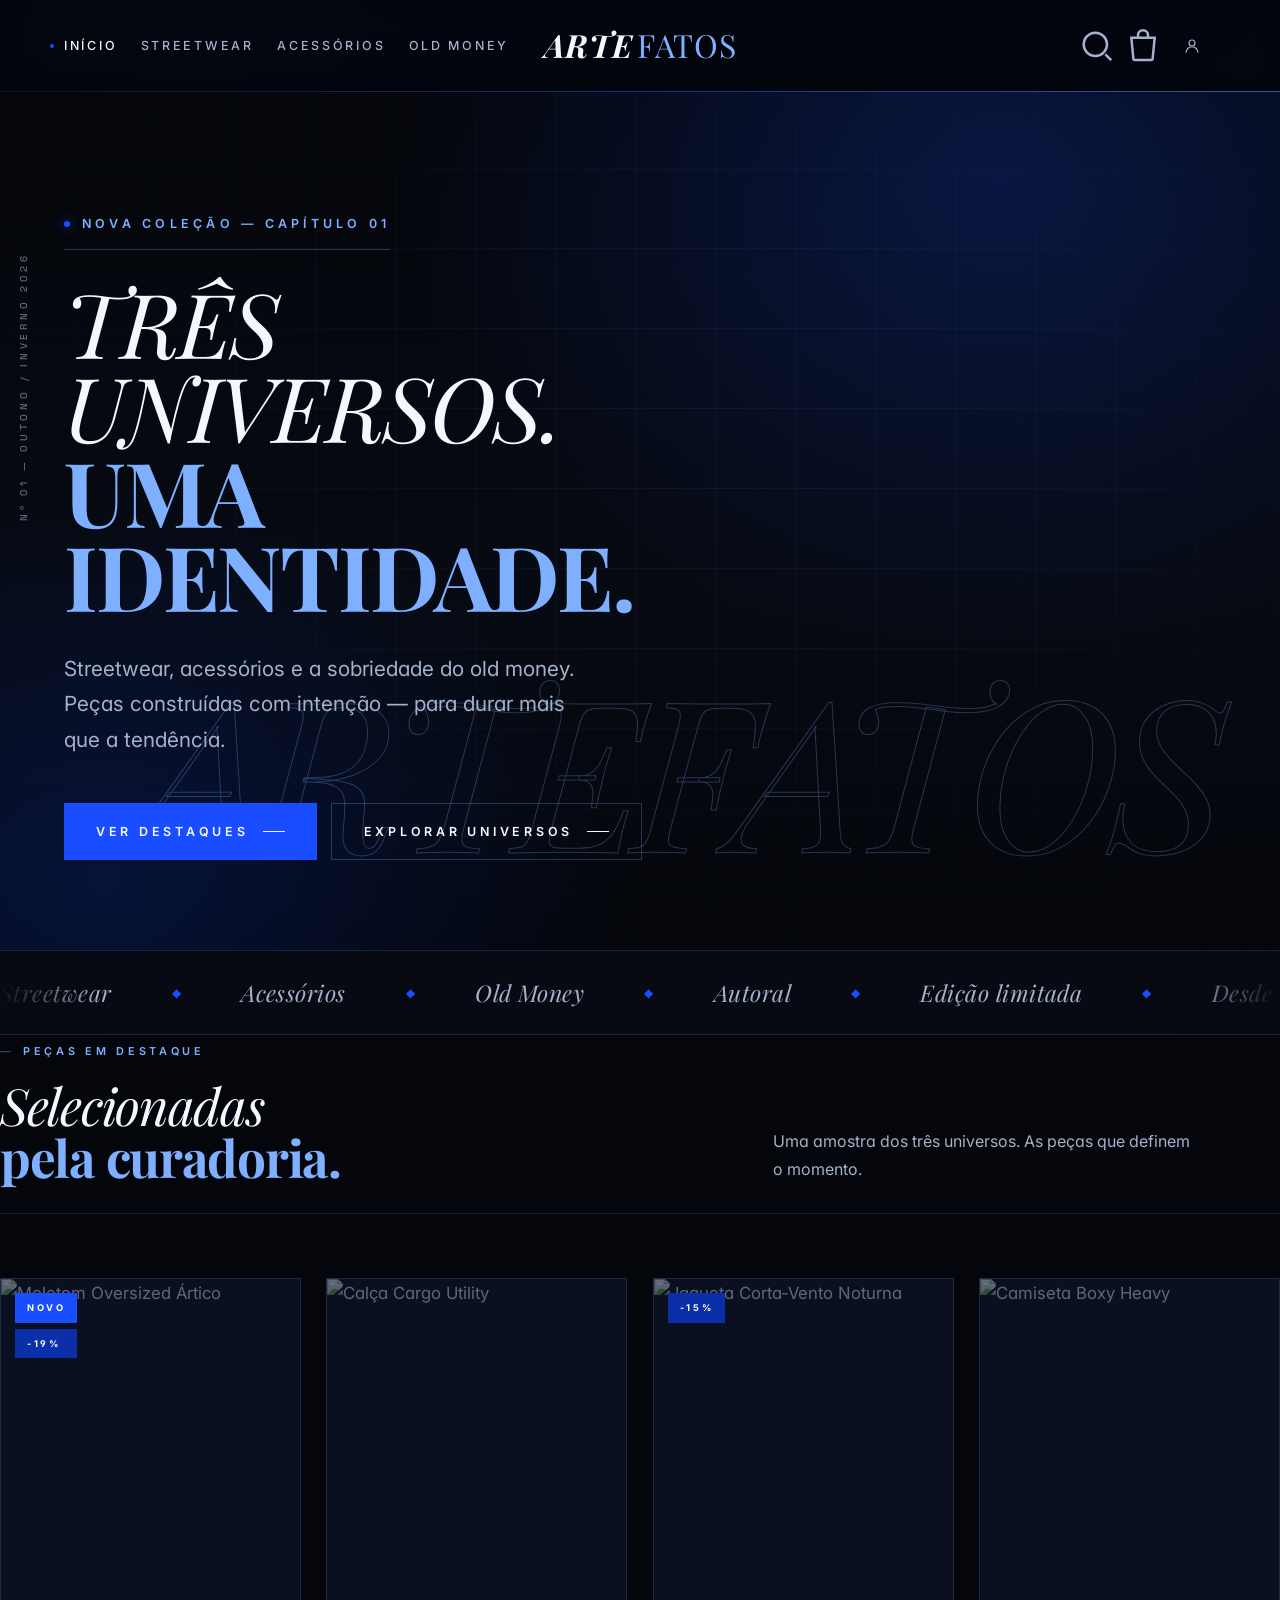
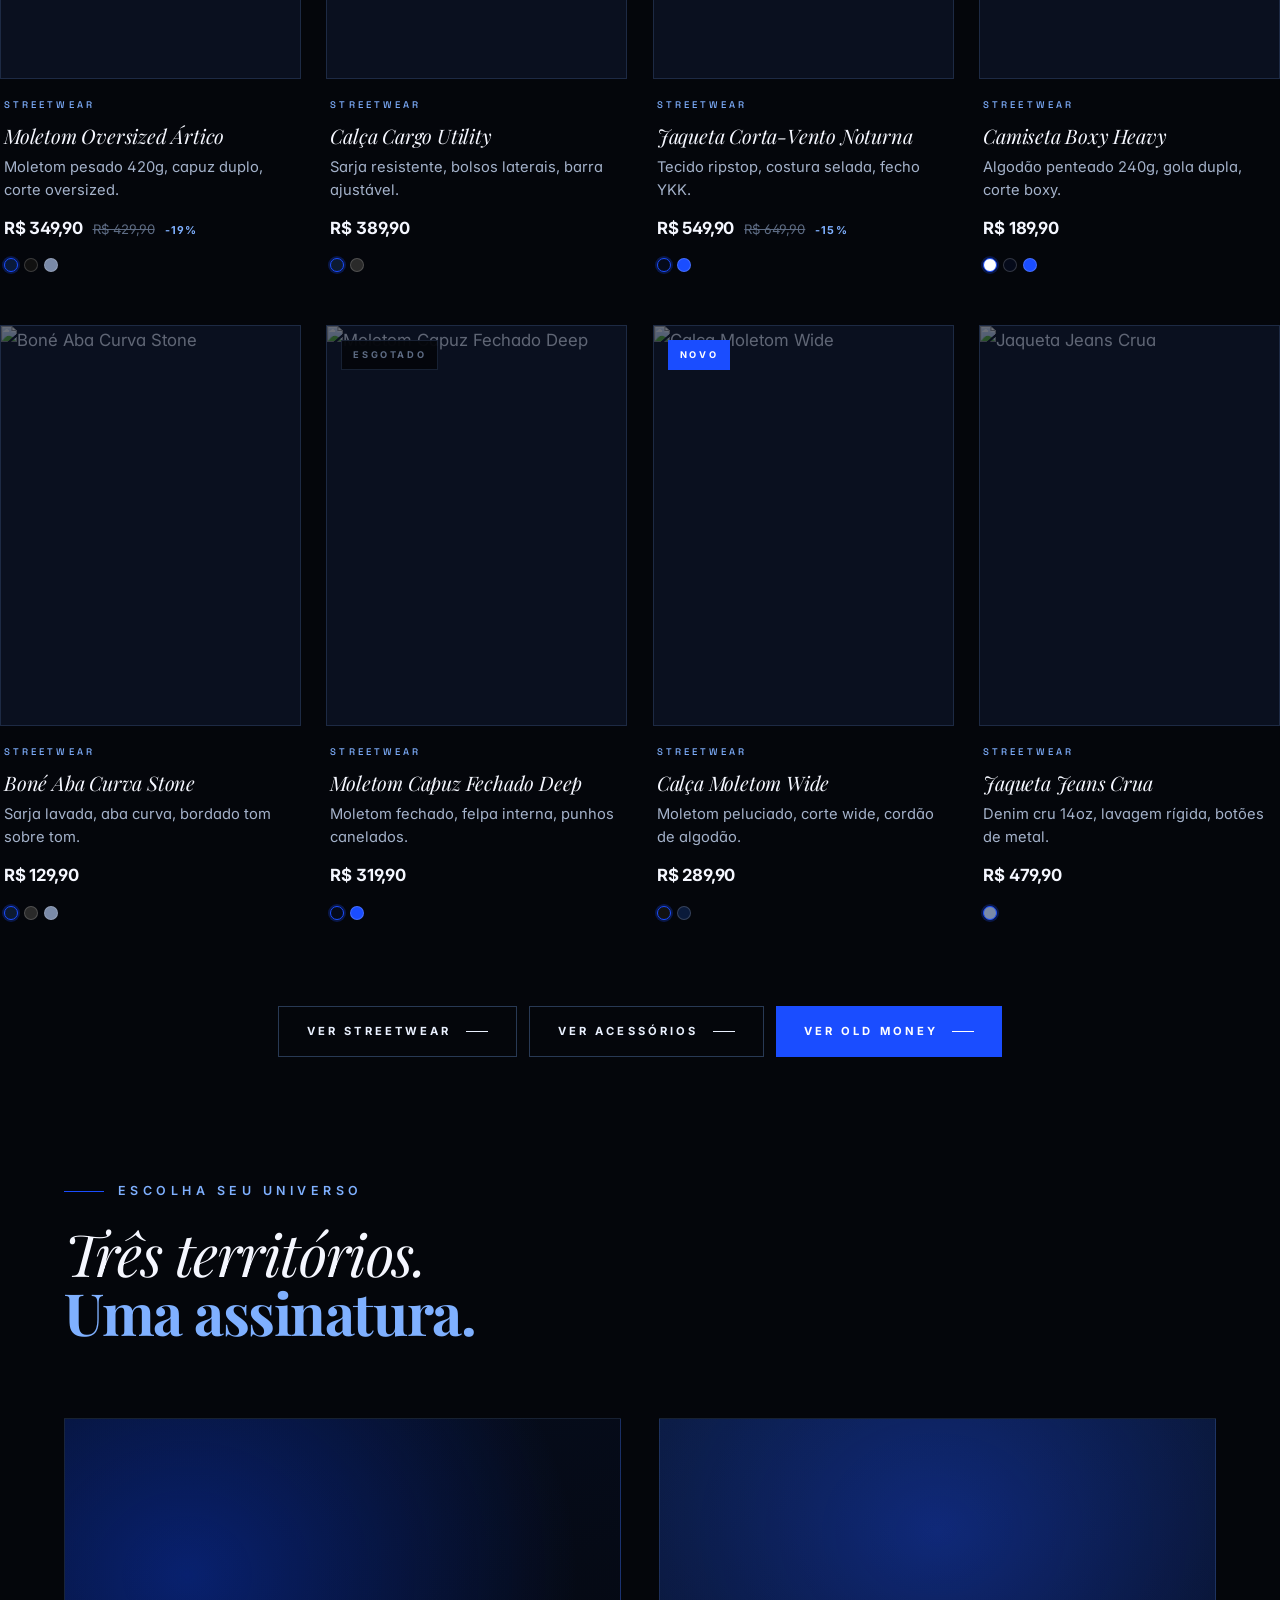
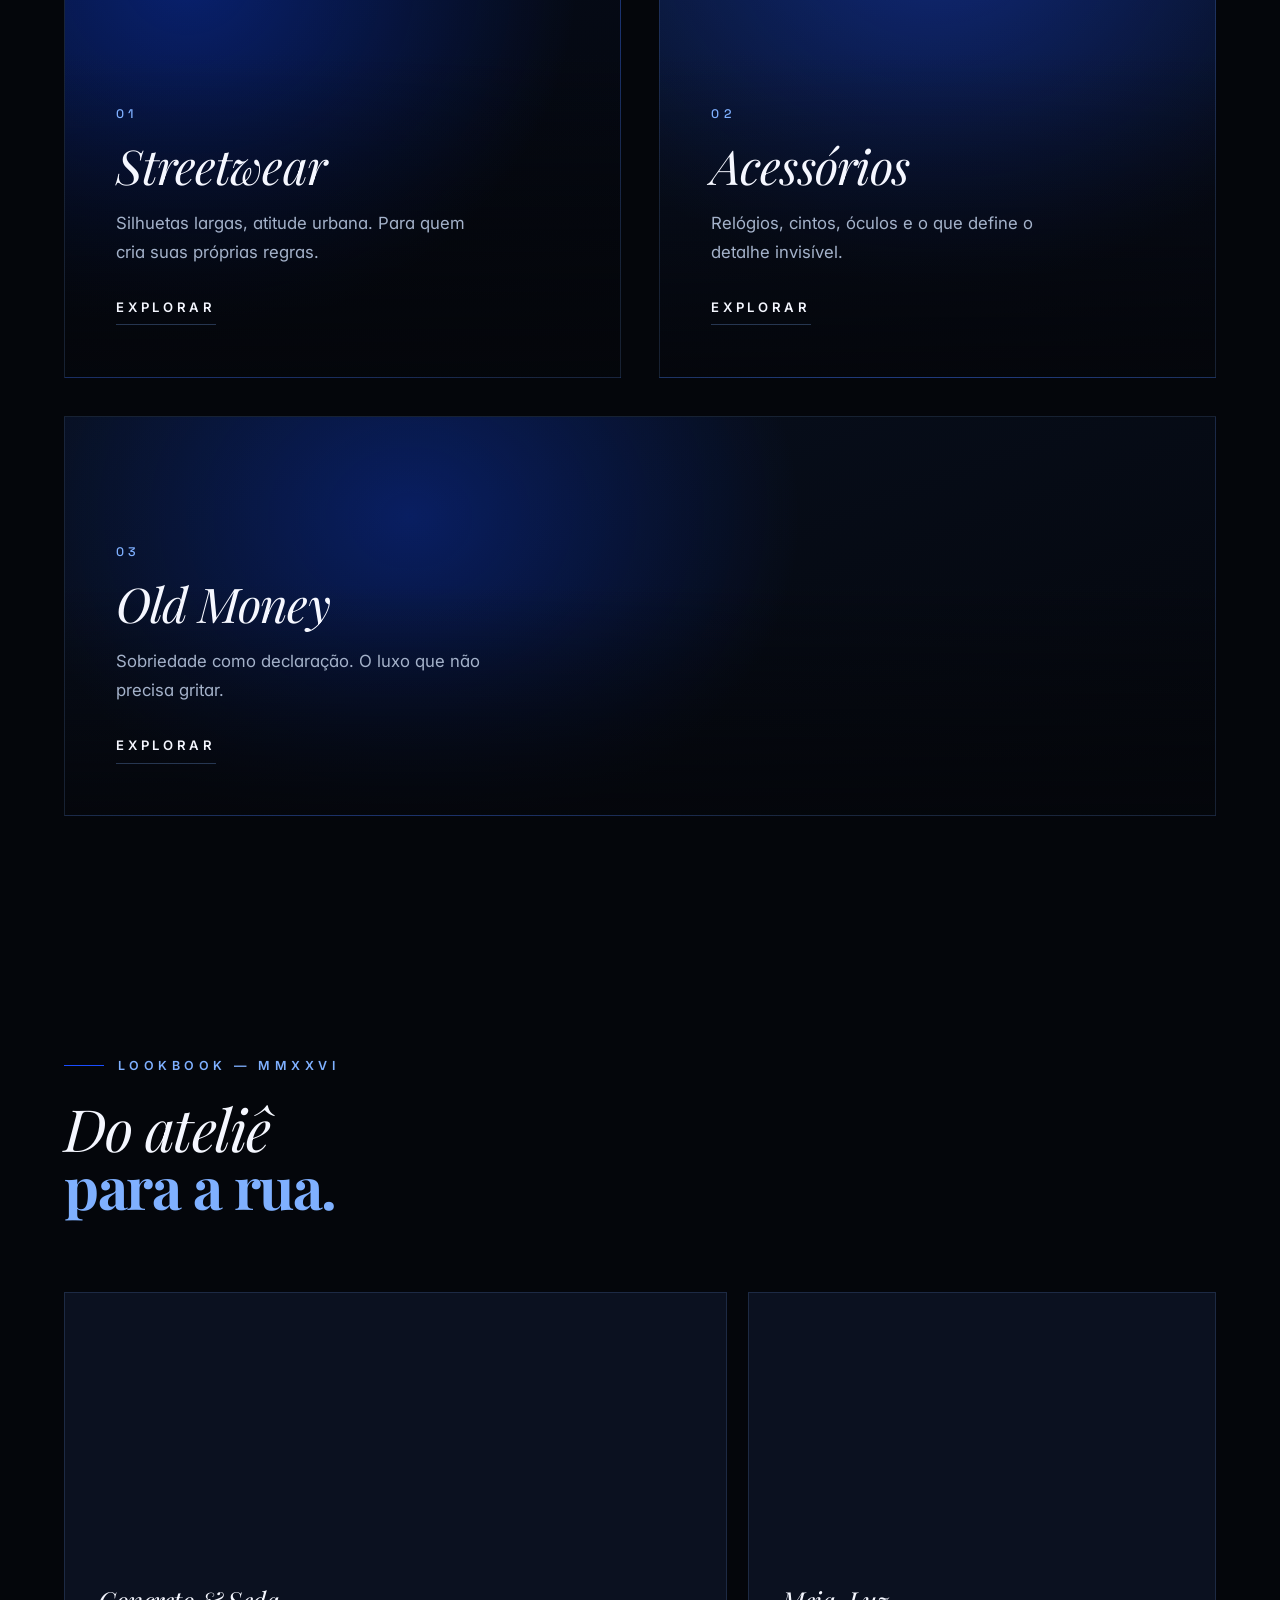
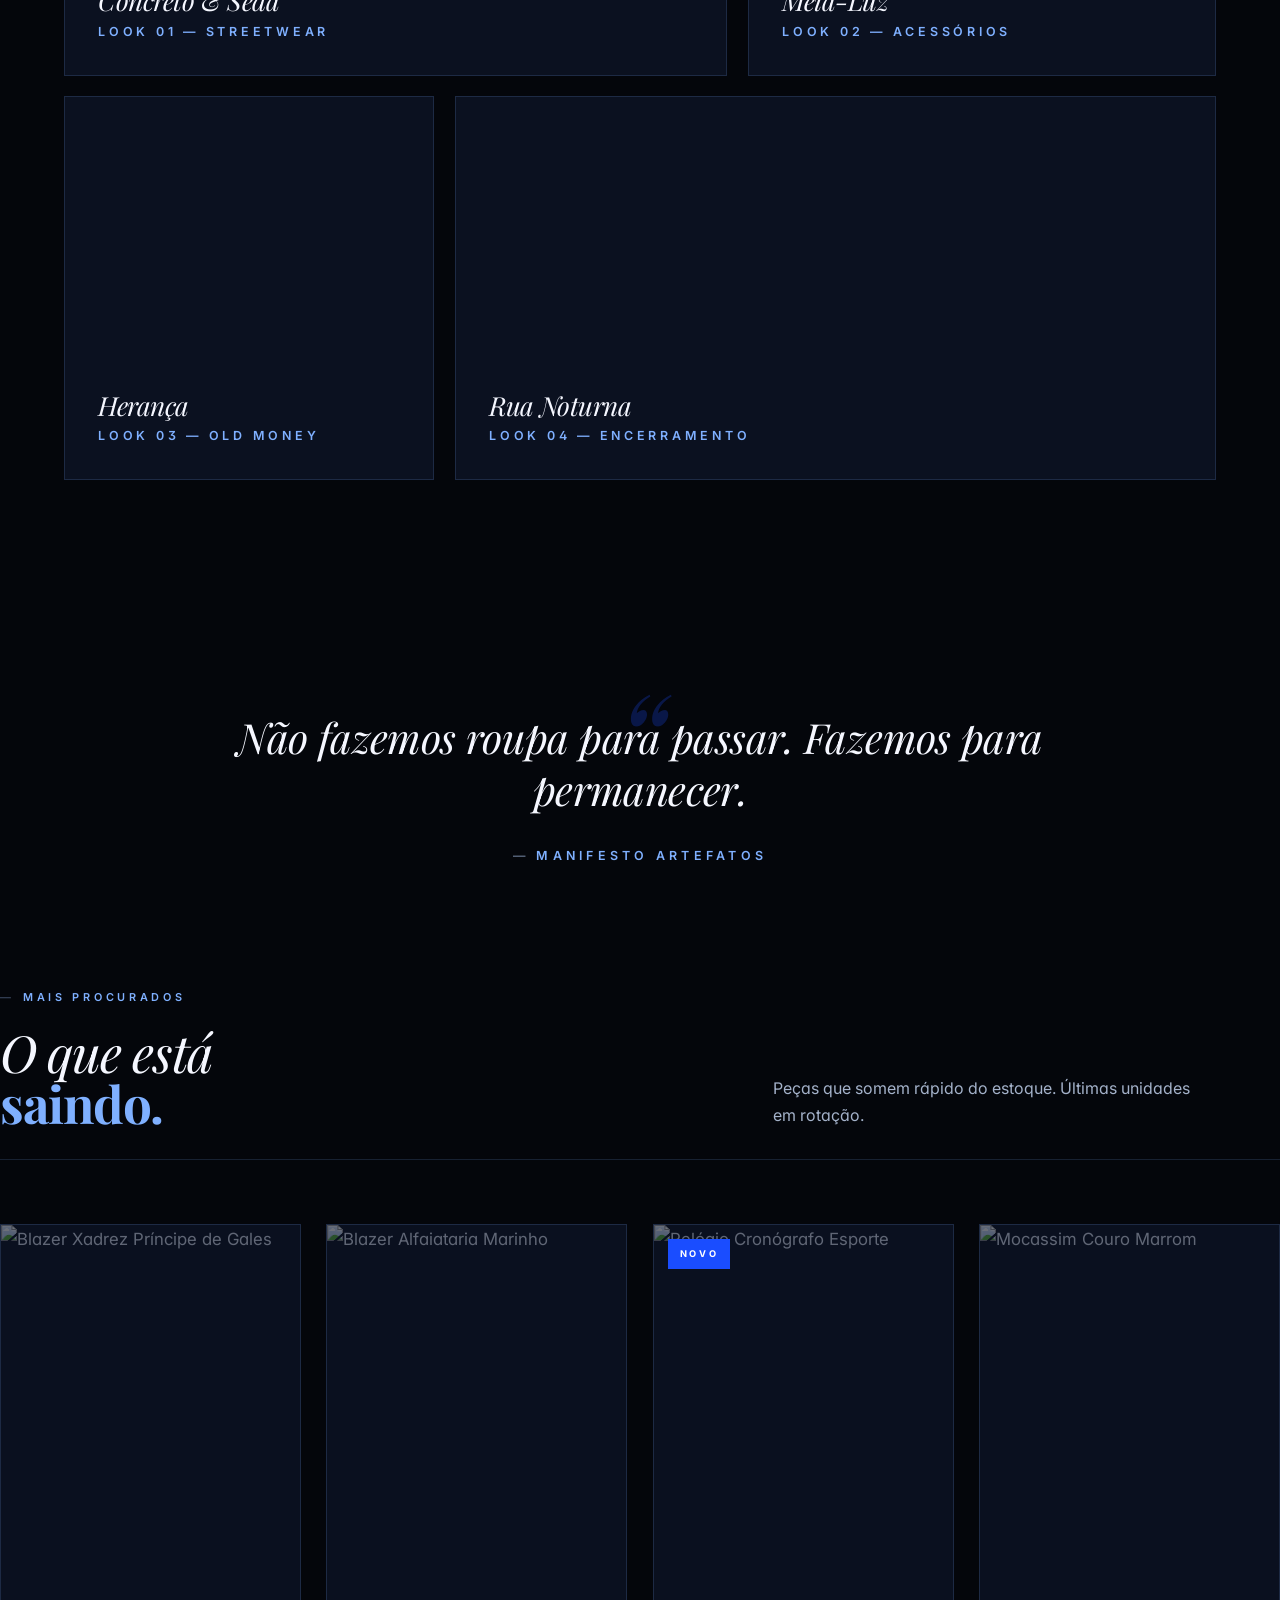
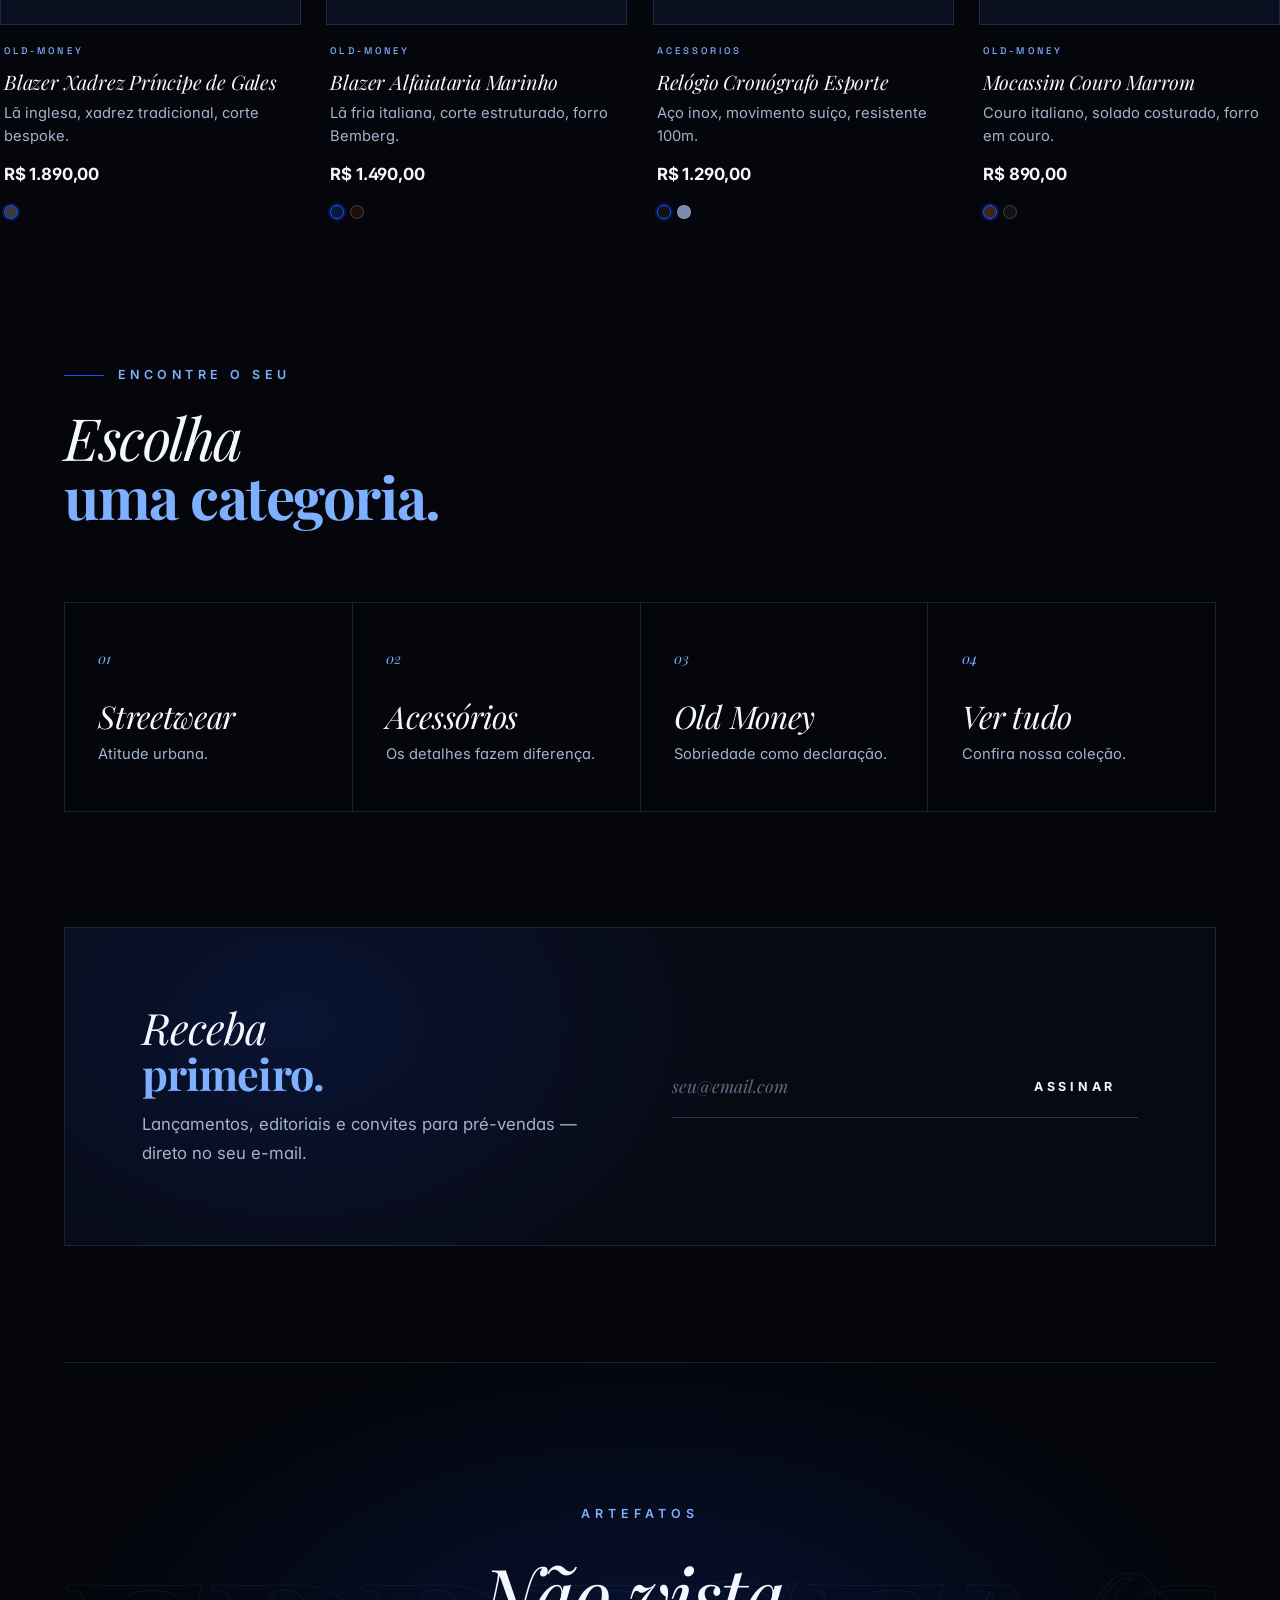
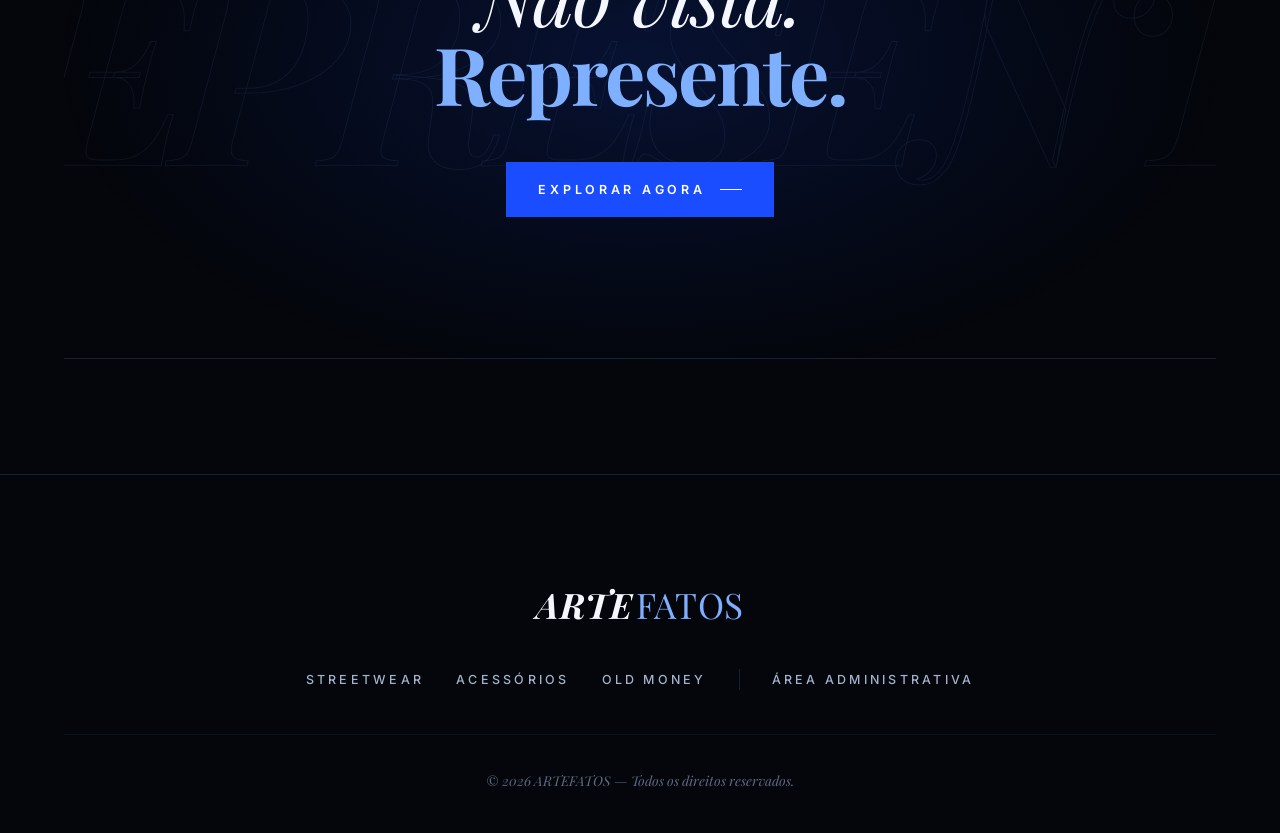
==== index.html @ ce5fb35c "Primeira versão do site" ====
<!DOCTYPE html>
<html lang="pt-BR">

<head>

    <meta charset="UTF-8">
    <meta name="viewport" content="width=device-width, initial-scale=1.0">

    <title>ARTEFATOS — Streetwear · Acessórios · Old Money</title>
    <meta name="description" content="ARTEFATOS. Três universos: streetwear urbano, acessórios que definem e a sobriedade do old money.">
    <meta name="keywords" content="streetwear, moda masculina, old money, acessórios, tênis, roupas, artefatos">
    <meta name="author" content="ARTEFATOS">
    <meta name="theme-color" content="#05070c">
    <meta name="robots" content="index, follow">

    <meta property="og:type" content="website">
    <meta property="og:title" content="ARTEFATOS — Streetwear · Acessórios · Old Money">
    <meta property="og:description" content="Três universos. Uma identidade.">
    <meta property="og:url" content="https://artefatoos.netlify.app/">
    <meta property="og:image" content="https://images.unsplash.com/photo-1490481651871-ab68de25d43d?w=1200&h=630&fit=crop">
    <meta property="og:image:width" content="1200">
    <meta property="og:image:height" content="630">
    <meta property="og:site_name" content="ARTEFATOS">
    <meta property="og:locale" content="pt_BR">

    <meta name="twitter:card" content="summary_large_image">
    <meta name="twitter:title" content="ARTEFATOS — Streetwear · Acessórios · Old Money">
    <meta name="twitter:description" content="Moda autoral para quem veste o que pensa.">
    <meta name="twitter:image" content="https://images.unsplash.com/photo-1490481651871-ab68de25d43d?w=1200&h=630&fit=crop">

    <link rel="icon" href="data:image/svg+xml,<svg xmlns='http://www.w3.org/2000/svg' viewBox='0 0 100 100'><rect width='100' height='100' fill='%231a4dff'/><text y='.9em' x='50%25' text-anchor='middle' font-size='70' font-family='Georgia,serif' font-style='italic' font-weight='700' fill='white'>A</text></svg>">

    <link rel="canonical" href="https://artefatoos.netlify.app/">

    <link rel="preconnect" href="https://fonts.googleapis.com">
    <link rel="preconnect" href="https://fonts.gstatic.com" crossorigin>

    <link
        href="https://fonts.googleapis.com/css2?family=Playfair+Display:ital,wght@0,400;0,500;0,700;0,900;1,400;1,700;1,900&family=Inter:wght@300;400;500;600;700;800;900&family=Space+Grotesk:wght@400;500;600;700&display=swap"
        rel="stylesheet"
    >

    <link rel="stylesheet" href="css/style.css">
    <link rel="stylesheet" href="css/produtos.css">
    <link rel="stylesheet" href="css/cliente.css">

</head>


<body>


<a href="#main" class="skip-link">Pular para o conteúdo</a>



<!-- HEADER -->
<header class="header" id="header">

    <nav class="nav" id="nav" aria-label="Navegação principal">

        <button class="nav-close" onclick="fecharMenu()" aria-label="Fechar menu">
            <svg viewBox="0 0 24 24" fill="none" stroke="currentColor" stroke-width="1.5" aria-hidden="true">
                <path d="M6 6l12 12M18 6L6 18"/>
            </svg>
        </button>

        <a href="index.html" class="active">Início</a>
        <a href="streetwear.html">Streetwear</a>
        <a href="acessorios.html">Acessórios</a>
        <a href="old-money.html">Old Money</a>

    </nav>


    <a href="index.html" class="logo" aria-label="ARTEFATOS — Página inicial">
        ARTE<span>FATOS</span>
    </a>


    <div class="header-actions">

        <button class="search-button" onclick="abrirBusca()" aria-label="Pesquisar">
            <svg viewBox="0 0 24 24" fill="none" stroke="currentColor" stroke-width="1.5" aria-hidden="true">
                <circle cx="11" cy="11" r="7"/>
                <path d="M20.5 20.5l-3.5-3.5"/>
            </svg>
        </button>


        <a href="carrinho.html" class="cart-button" aria-label="Abrir carrinho">
            <svg viewBox="0 0 24 24" fill="none" stroke="currentColor" stroke-width="1.5" aria-hidden="true">
                <path d="M5 7h14l-1.2 12.5a1 1 0 0 1-1 .9H7.2a1 1 0 0 1-1-.9L5 7z"/>
                <path d="M9 7V5.5A3 3 0 0 1 15 5.5V7"/>
            </svg>

            <span id="cart-count">0</span>
        </a>
  

        <a href="login.html" class="conta-button" aria-label="Minha conta" id="contaHeaderBtn">
    <svg viewBox="0 0 24 24" fill="none" stroke="currentColor" stroke-width="1.5" aria-hidden="true">
        <circle cx="12" cy="8" r="4"/>
        <path d="M4 21c0-4.4 3.6-8 8-8s8 3.6 8 8"/>
    </svg>
    <span class="conta-nome" id="contaNomeHeader"></span>
</a>


        <button class="menu-button" onclick="abrirMenu()" aria-label="Abrir menu">
            <svg viewBox="0 0 24 24" fill="none" stroke="currentColor" stroke-width="1.5" aria-hidden="true">
                <path d="M4 7h16M4 12h16M4 17h16"/>
            </svg>
        </button>

    </div>

</header>



<!-- BUSCA -->
<div class="search-overlay" id="searchOverlay" role="dialog" aria-modal="true" aria-label="Busca de produtos">

    <div class="search-box">

        <button class="close-search" onclick="fecharBusca()" aria-label="Fechar busca">
            <svg viewBox="0 0 24 24" fill="none" stroke="currentColor" stroke-width="1.5" aria-hidden="true">
                <path d="M6 6l12 12M18 6L6 18"/>
            </svg>
        </button>

        <p>O que você está procurando?</p>

        <input
            type="text"
            id="searchInput"
            placeholder="Moletom, relógio, mocassim..."
            autocomplete="off"
            spellcheck="false"
        >

        <button onclick="pesquisarProduto()">Buscar</button>

    </div>

</div>



<!-- MAIN -->
<main id="main">


    <section class="hero">

        <div class="hero-content">

            <p class="hero-small">
                NOVA COLEÇÃO — CAPÍTULO 01
            </p>

            <h1>
                TRÊS UNIVERSOS.
                <br>
                <span>UMA IDENTIDADE.</span>
            </h1>

            <p class="hero-description">
                Streetwear, acessórios e a sobriedade
                do old money. Peças construídas com
                intenção — para durar mais que a tendência.
            </p>

            <div class="hero-buttons">

                <a href="#destaques" class="btn-primary">
                    Ver destaques
                </a>

                <a href="#categorias" class="btn-secondary">
                    Explorar universos
                </a>

            </div>

        </div>

        <div class="hero-decoration" aria-hidden="true">
            <span>ARTEFATOS</span>
        </div>

    </section>



    <div class="ticker" aria-hidden="true">

        <div class="ticker-track">

            <span>Streetwear</span>
            <span>Acessórios</span>
            <span>Old Money</span>
            <span>Autoral</span>
            <span>Edição limitada</span>
            <span>Desde 2018</span>

            <span>Streetwear</span>
            <span>Acessórios</span>
            <span>Old Money</span>
            <span>Autoral</span>
            <span>Edição limitada</span>
            <span>Desde 2018</span>

        </div>

    </div>



    <section class="products" id="destaques">

        <header class="section-head">

            <div class="section-head-left">

                <span class="section-kicker">
                    <span>—</span>
                    PEÇAS EM DESTAQUE
                </span>

                <h2 class="section-title">
                    Selecionadas
                    <span>pela curadoria.</span>
                </h2>

            </div>

            <div class="section-head-right">

                <p>
                    Uma amostra dos três universos.
                    As peças que definem o momento.
                </p>

            </div>

        </header>

        <div
            class="products-grid"
            id="products-grid"
            data-limit="8"
            aria-live="polite"
        ></div>


        <div class="products-cta">

            <a href="streetwear.html" class="btn-secondary">
                Ver streetwear
            </a>

            <a href="acessorios.html" class="btn-secondary">
                Ver acessórios
            </a>

            <a href="old-money.html" class="btn-primary">
                Ver old money
            </a>

        </div>

    </section>



    <section class="categories" id="categorias">

        <div class="section-title">

            <p>ESCOLHA SEU UNIVERSO</p>

            <h2>
                Três territórios.
                <span>Uma assinatura.</span>
            </h2>

        </div>


        <div class="category-grid category-grid--three">

            <a href="streetwear.html" class="category-card street-card">

                <div class="category-content">

                    <span>01</span>

                    <h3>Streetwear</h3>

                    <p>
                        Silhuetas largas, atitude urbana.
                        Para quem cria suas próprias regras.
                    </p>

                    <strong>Explorar</strong>

                </div>

            </a>

            <a href="acessorios.html" class="category-card access-card">

                <div class="category-content">

                    <span>02</span>

                    <h3>Acessórios</h3>

                    <p>
                        Relógios, cintos, óculos e o que
                        define o detalhe invisível.
                    </p>

                    <strong>Explorar</strong>

                </div>

            </a>

            <a href="old-money.html" class="category-card old-card">

                <div class="category-content">

                    <span>03</span>

                    <h3>Old Money</h3>

                    <p>
                        Sobriedade como declaração.
                        O luxo que não precisa gritar.
                    </p>

                    <strong>Explorar</strong>

                </div>

            </a>

        </div>

    </section>



    <section class="lookbook" id="lookbook" aria-labelledby="lookbook-title">

        <div class="section-title">

            <p>LOOKBOOK — MMXXVI</p>

            <h2 id="lookbook-title">
                Do ateliê
                <span>para a rua.</span>
            </h2>

        </div>


        <div class="lookbook-grid">

            <article class="lookbook-item span-7">
                <h4>Concreto & Seda</h4>
                <small>LOOK 01 — STREETWEAR</small>
            </article>

            <article class="lookbook-item span-5">
                <h4>Meia-Luz</h4>
                <small>LOOK 02 — ACESSÓRIOS</small>
            </article>

            <article class="lookbook-item span-4">
                <h4>Herança</h4>
                <small>LOOK 03 — OLD MONEY</small>
            </article>

            <article class="lookbook-item span-8">
                <h4>Rua Noturna</h4>
                <small>LOOK 04 — ENCERRAMENTO</small>
            </article>

        </div>

    </section>



    <section class="pull-quote">

        <blockquote>
            Não fazemos roupa para passar.
            Fazemos para permanecer.
        </blockquote>

        <cite>Manifesto ARTEFATOS</cite>

    </section>



    <section class="products products-alt">

        <header class="section-head">

            <div class="section-head-left">

                <span class="section-kicker">
                    <span>—</span>
                    MAIS PROCURADOS
                </span>

                <h2 class="section-title">
                    O que está
                    <span>saindo.</span>
                </h2>

            </div>

            <div class="section-head-right">

                <p>
                    Peças que somem rápido do estoque.
                    Últimas unidades em rotação.
                </p>

            </div>

        </header>

        <div
            class="products-grid"
            id="products-grid-procurados"
            data-limit="4"
            data-ordem="preco-desc"
            aria-live="polite"
        ></div>

    </section>



    <section class="quick-categories">

        <div class="section-title">

            <p>ENCONTRE O SEU</p>

            <h2>
                Escolha
                <span>uma categoria.</span>
            </h2>

        </div>


        <div class="quick-grid">

            <a href="streetwear.html" class="quick-card">
                <span>01</span>
                <h3>Streetwear</h3>
                <p>Atitude urbana.</p>
            </a>

            <a href="acessorios.html" class="quick-card">
                <span>02</span>
                <h3>Acessórios</h3>
                <p>Os detalhes fazem diferença.</p>
            </a>

            <a href="old-money.html" class="quick-card">
                <span>03</span>
                <h3>Old Money</h3>
                <p>Sobriedade como declaração.</p>
            </a>

            <a href="#destaques" class="quick-card">
                <span>04</span>
                <h3>Ver tudo</h3>
                <p>Confira nossa coleção.</p>
            </a>

        </div>

    </section>



    <section class="newsletter">

        <div>

            <h3>
                Receba
                <span>primeiro.</span>
            </h3>

            <p>
                Lançamentos, editoriais e convites para
                pré-vendas — direto no seu e-mail.
            </p>

        </div>


        <form class="newsletter-form" id="newsletterForm">

            <input type="email" placeholder="seu@email.com" aria-label="Seu e-mail" required>

            <button type="submit">Assinar</button>

        </form>

    </section>



    <section class="final-cta">

        <div>

            <p>ARTEFATOS</p>

            <h2>
                Não vista.
                <span>Represente.</span>
            </h2>

            <a href="#destaques" class="btn-primary">
                Explorar agora
            </a>

        </div>

    </section>


</main>



<!-- FOOTER -->
<footer class="footer">

    <div class="footer-logo">
        ARTE<span>FATOS</span>
    </div>

    <nav class="footer-links" aria-label="Rodapé">
        <a href="streetwear.html">Streetwear</a>
        <a href="acessorios.html">Acessórios</a>
        <a href="old-money.html">Old Money</a>

        <a href="admin.html" class="admin-link">
            Área administrativa
        </a>
    </nav>

    <p>
        © 2026 ARTEFATOS — Todos os direitos reservados.
    </p>

</footer>



<script src="https://www.gstatic.com/firebasejs/10.7.0/firebase-app-compat.js"></script>
<script src="https://www.gstatic.com/firebasejs/10.7.0/firebase-firestore-compat.js"></script>
<script src="https://www.gstatic.com/firebasejs/10.7.0/firebase-auth-compat.js"></script>

<script src="js/firebase-config.js"></script>
<script src="js/firebase-service.js"></script>
<script src="js/products.js"></script>
<script src="js/cart.js"></script>
<script src="js/script.js"></script>

</body>

</html>
---- css/style.css ----
/* =========================================================
   ██████╗ ARTEFATOS — CSS COMPLETO
   ██╔══██╗  Moda editorial · Azul profundo & Preto
   ██████╔╝  Playfair Display + Inter + Space Grotesk
   ██╔══██╗  Versão 6.0 — limpo e sem conflitos
   ██████╔╝
   ╚═════╝
   ========================================================= */


/* =========================================================
   01. DESIGN TOKENS
   ========================================================= */
:root {

    --ink-0:      #04060b;
    --ink-1:      #070a12;
    --ink-2:      #0b1120;
    --ink-3:      #101a2e;
    --ink-4:      #17233d;

    --blue-0:     #0a2fa8;
    --blue-1:     #1a4dff;
    --blue-2:     #4d7cff;
    --blue-3:     #7fb0ff;
    --blue-4:     #b8d4ff;

    --paper-0:    #f5f7ff;
    --paper-1:    #e0e6f5;
    --paper-2:    #a4b2ca;
    --paper-3:    #5d6b83;
    --paper-4:    #38455c;

    --line-0:     rgba(127, 176, 255, .08);
    --line-1:     rgba(127, 176, 255, .16);
    --line-2:     rgba(127, 176, 255, .28);
    --line-3:     rgba(127, 176, 255, .45);
    --line-4:     rgba(127, 176, 255, .75);

    --halo-soft:  0 0 80px rgba(26, 77, 255, .18);
    --halo-mid:   0 0 60px rgba(26, 77, 255, .30);
    --halo-hard:  0 0 40px rgba(26, 77, 255, .50);

    --ff-display: 'Playfair Display', 'Times New Roman', Georgia, serif;
    --ff-sans:    'Inter', system-ui, -apple-system, 'Segoe UI', sans-serif;
    --ff-mono:    'Space Grotesk', 'JetBrains Mono', ui-monospace, monospace;

    --fs-nano:    clamp(0.60rem, 0.55rem + 0.20vw, 0.70rem);
    --fs-micro:   clamp(0.68rem, 0.62rem + 0.25vw, 0.78rem);
    --fs-label:   clamp(0.72rem, 0.66rem + 0.28vw, 0.82rem);
    --fs-small:   clamp(0.82rem, 0.76rem + 0.30vw, 0.92rem);
    --fs-body:    clamp(0.95rem, 0.88rem + 0.35vw, 1.05rem);
    --fs-lead:    clamp(1.10rem, 0.98rem + 0.50vw, 1.30rem);
    --fs-h4:      clamp(1.15rem, 1.00rem + 0.80vw, 1.50rem);
    --fs-h3:      clamp(1.50rem, 1.20rem + 1.40vw, 2.40rem);
    --fs-h2:      clamp(2.00rem, 1.40rem + 2.80vw, 4.00rem);
    --fs-h1:      clamp(2.60rem, 1.60rem + 5.00vw, 6.20rem);
    --fs-mega:    clamp(3.40rem, 1.60rem + 8.00vw, 9.00rem);
    --fs-giga:    clamp(5.00rem, 2.00rem + 14.0vw, 18.0rem);

    --gutter:     clamp(20px, 5vw, 96px);
    --gutter-y:   clamp(60px, 9vw, 140px);
    --header-h:   clamp(70px, 8vw, 92px);

    --space-1:    4px;
    --space-2:    8px;
    --space-3:    12px;
    --space-4:    16px;
    --space-5:    24px;
    --space-6:    32px;
    --space-7:    48px;
    --space-8:    64px;
    --space-9:    96px;

    --radius-0:    0px;
    --radius-1:    2px;
    --radius-pill: 999px;

    --ease-soft:    cubic-bezier(.22, 1, .36, 1);
    --ease-reveal:  cubic-bezier(.65, .05, .36, 1);
    --ease-back:    cubic-bezier(.34, 1.56, .64, 1);
    --ease-swift:   cubic-bezier(.16, 1, .30, 1);

    --t-fast:   .25s;
    --t-mid:    .45s;
    --t-slow:   .75s;
    --t-lazy:   1.20s;
}


/* =========================================================
   02. RESET & BASE
   ========================================================= */
*, *::before, *::after {
    margin: 0;
    padding: 0;
    box-sizing: border-box;
}

html {
    scroll-behavior: smooth;
    -webkit-text-size-adjust: 100%;
    text-size-adjust: 100%;
}

body {
    background: var(--ink-0);
    color: var(--paper-1);
    font-family: var(--ff-sans);
    font-size: var(--fs-body);
    font-weight: 400;
    line-height: 1.7;
    padding-top: var(--header-h);
    overflow-x: hidden;
    -webkit-font-smoothing: antialiased;
    -moz-osx-font-smoothing: grayscale;
    text-rendering: optimizeLegibility;
    font-feature-settings: "ss01" 1, "cv11" 1, "kern" 1, "liga" 1;
}

body::before {
    content: "";
    position: fixed;
    inset: 0;
    background:
        radial-gradient(1200px 800px at 15% -10%, rgba(26, 77, 255, .10), transparent 60%),
        radial-gradient(900px 700px at 105% 15%, rgba(10, 47, 168, .14), transparent 65%),
        radial-gradient(1100px 900px at 50% 120%, rgba(26, 77, 255, .07), transparent 70%);
    pointer-events: none;
    z-index: 0;
}

body::after {
    content: "";
    position: fixed;
    inset: 0;
    background-image: url("data:image/svg+xml;utf8,<svg xmlns='http://www.w3.org/2000/svg' width='160' height='160' viewBox='0 0 160 160'><filter id='n'><feTurbulence type='fractalNoise' baseFrequency='0.85' numOctaves='2' stitchTiles='stitch'/><feColorMatrix values='0 0 0 0 0.5 0 0 0 0 0.6 0 0 0 0 1 0 0 0 0.035 0'/></filter><rect width='160' height='160' filter='url(%23n)'/></svg>");
    opacity: .55;
    mix-blend-mode: overlay;
    pointer-events: none;
    z-index: 1;
}

body > * {
    position: relative;
    z-index: 2;
}

a { color: inherit; text-decoration: none; }

button {
    font-family: inherit;
    cursor: pointer;
    border: none;
    background: none;
    color: inherit;
}

img, picture, video, svg { max-width: 100%; display: block; }

input, textarea, select { font: inherit; color: inherit; }

ul, ol { list-style: none; }

::selection { background: var(--blue-1); color: #fff; }
::-moz-selection { background: var(--blue-1); color: #fff; }

::-webkit-scrollbar { width: 10px; height: 10px; }
::-webkit-scrollbar-track { background: var(--ink-0); border-left: 1px solid var(--line-0); }
::-webkit-scrollbar-thumb {
    background: linear-gradient(180deg, var(--blue-1), var(--blue-0));
    border: 2px solid var(--ink-0);
}
::-webkit-scrollbar-thumb:hover {
    background: linear-gradient(180deg, var(--blue-2), var(--blue-1));
}


/* =========================================================
   03. TIPOGRAFIA
   ========================================================= */
h1, h2, h3, h4, h5, h6 {
    font-family: var(--ff-display);
    font-weight: 400;
    line-height: 1;
    letter-spacing: -.02em;
    color: var(--paper-0);
}

h1 { font-size: var(--fs-h1); font-style: italic; }
h2 { font-size: var(--fs-h2); }
h3 { font-size: var(--fs-h3); }
h4 { font-size: var(--fs-h4); }

p { font-size: var(--fs-body); line-height: 1.75; color: var(--paper-2); }

strong, b { font-weight: 700; color: var(--paper-0); }

em, i { font-family: var(--ff-display); font-style: italic; }

code, kbd, samp { font-family: var(--ff-mono); font-size: .9em; }


/* =========================================================
   04. UTILITÁRIOS
   ========================================================= */
.skip-link {
    position: absolute;
    top: -100px;
    left: 20px;
    padding: 12px 20px;
    background: var(--blue-1);
    color: #fff;
    font-size: .8rem;
    font-weight: 600;
    letter-spacing: .2em;
    text-transform: uppercase;
    z-index: 9999;
    transition: top .3s var(--ease-soft);
}
.skip-link:focus { top: 20px; }

.reveal {
    opacity: 0;
    transform: translateY(48px);
    transition: opacity 1s var(--ease-reveal), transform 1s var(--ease-reveal);
}
.reveal.visible { opacity: 1; transform: translateY(0); }

.reveal-left {
    opacity: 0;
    transform: translateX(-60px);
    transition: all 1s var(--ease-reveal);
}
.reveal-left.visible { opacity: 1; transform: translateX(0); }

.reveal-right {
    opacity: 0;
    transform: translateX(60px);
    transition: all 1s var(--ease-reveal);
}
.reveal-right.visible { opacity: 1; transform: translateX(0); }

.reveal-mask { overflow: hidden; display: inline-block; vertical-align: bottom; }
.reveal-mask > span { display: inline-block; transform: translateY(105%); transition: transform 1.1s var(--ease-reveal); }
.reveal-mask.visible > span { transform: translateY(0); }

.reveal-delay-1 { transition-delay: .1s; }
.reveal-delay-2 { transition-delay: .2s; }
.reveal-delay-3 { transition-delay: .3s; }
.reveal-delay-4 { transition-delay: .4s; }
.reveal-delay-5 { transition-delay: .5s; }

.container { width: 100%; max-width: 1500px; margin: 0 auto; padding: 0 var(--gutter); }
.container-narrow { width: 100%; max-width: 900px; margin: 0 auto; padding: 0 var(--gutter); }

.divider-marker {
    display: flex;
    align-items: center;
    gap: 20px;
    padding: 0 var(--gutter);
    margin: var(--gutter-y) 0;
    color: var(--paper-3);
}
.divider-marker::before, .divider-marker::after {
    content: "";
    flex: 1;
    height: 1px;
    background: var(--line-1);
}
.divider-marker span {
    font-family: var(--ff-display);
    font-style: italic;
    font-size: .9rem;
    letter-spacing: .12em;
}

.link-underline { position: relative; display: inline-block; }
.link-underline::after {
    content: "";
    position: absolute;
    left: 0; bottom: -4px;
    width: 100%; height: 1px;
    background: currentColor;
    transform: scaleX(0);
    transform-origin: right;
    transition: transform .5s var(--ease-soft);
}
.link-underline:hover::after { transform: scaleX(1); transform-origin: left; }


/* =========================================================
   05. LOADER
   ========================================================= */
.loader {
    position: fixed;
    inset: 0;
    display: grid;
    place-items: center;
    background: var(--ink-0);
    z-index: 9998;
    transition: opacity .8s var(--ease-soft), visibility .8s var(--ease-soft);
}
.loader.done { opacity: 0; visibility: hidden; }
.loader-inner { text-align: center; }
.loader-brand {
    display: inline-flex;
    gap: 3px;
    font-family: var(--ff-display);
    font-style: italic;
    font-size: clamp(2rem, 5vw, 3rem);
    font-weight: 700;
    color: var(--paper-0);
    margin-bottom: 30px;
}
.loader-letter { opacity: 0; transform: translateY(20px); animation: loaderLetter .5s var(--ease-back) forwards; }
.loader-letter:nth-child(1) { animation-delay: .05s; }
.loader-letter:nth-child(2) { animation-delay: .10s; }
.loader-letter:nth-child(3) { animation-delay: .15s; }
.loader-letter:nth-child(4) { animation-delay: .20s; }
.loader-letter:nth-child(5) { animation-delay: .25s; }
.loader-letter:nth-child(6) { animation-delay: .30s; }
.loader-letter:nth-child(7) { animation-delay: .35s; }
.loader-letter:nth-child(8) { animation-delay: .40s; }
.loader-letter:nth-child(9) { animation-delay: .45s; }
@keyframes loaderLetter { to { opacity: 1; transform: translateY(0); } }
.loader-line { width: 200px; height: 1px; background: var(--line-1); margin: 0 auto 20px; overflow: hidden; }
.loader-line span { display: block; width: 0; height: 100%; background: var(--blue-1); animation: loaderLine 2s var(--ease-soft) forwards; }
@keyframes loaderLine { to { width: 100%; } }
.loader-meta {
    font-family: var(--ff-mono);
    font-size: .7rem;
    font-weight: 500;
    letter-spacing: .3em;
    color: var(--paper-3);
    text-transform: uppercase;
}


/* =========================================================
   06. CURSOR / HALO
   ========================================================= */
.cursor-halo {
    position: fixed;
    top: 0; left: 0;
    width: 360px; height: 360px;
    border-radius: 50%;
    background: radial-gradient(circle, rgba(26, 77, 255, .12), transparent 65%);
    pointer-events: none;
    transform: translate(-50%, -50%);
    mix-blend-mode: screen;
    z-index: 3;
    transition: opacity .4s var(--ease-soft);
}


/* =========================================================
   07. HEADER
   ========================================================= */
.header {
    position: fixed;
    top: 0; left: 0;
    width: 100%;
    height: var(--header-h);
    display: grid;
    grid-template-columns: 1fr auto 1fr;
    align-items: center;
    gap: 24px;
    padding: 0 var(--gutter);
    background: rgba(4, 6, 11, .82);
    backdrop-filter: blur(22px) saturate(140%);
    -webkit-backdrop-filter: blur(22px) saturate(140%);
    border-bottom: 1px solid var(--line-0);
    z-index: 200;
    transition: height .5s var(--ease-soft), background .5s var(--ease-soft), border-color .5s var(--ease-soft);
}

.header::after {
    content: "";
    position: absolute;
    left: 0; bottom: -1px;
    width: 100%; height: 1px;
    background: linear-gradient(90deg, transparent 0%, var(--blue-1) 25%, var(--blue-3) 50%, var(--blue-1) 75%, transparent 100%);
    background-size: 220% 100%;
    opacity: .5;
    animation: headerEnergy 8s linear infinite;
    pointer-events: none;
}

@keyframes headerEnergy { to { background-position: 220% 0; } }

.header.scrolled {
    height: 68px;
    background: rgba(4, 6, 11, .94);
    border-bottom-color: var(--line-1);
    box-shadow: 0 1px 0 rgba(127, 176, 255, .06), 0 20px 60px rgba(0, 0, 0, .55);
}

.logo {
    grid-column: 2;
    display: inline-flex;
    align-items: baseline;
    gap: 2px;
    font-family: var(--ff-display);
    font-size: clamp(1.5rem, 1rem + 1.4vw, 2rem);
    font-weight: 700;
    font-style: italic;
    letter-spacing: .02em;
    color: var(--paper-0);
    text-align: center;
    white-space: nowrap;
    transition: letter-spacing .6s var(--ease-soft), transform .5s var(--ease-soft);
}

.logo span {
    font-style: normal;
    font-weight: 400;
    color: var(--blue-3);
    padding-left: 3px;
    transition: color .4s var(--ease-soft);
}

.logo:hover { letter-spacing: .04em; transform: translateY(-1px); }
.logo:hover span { color: var(--blue-2); }

.nav {
    grid-column: 1;
    grid-row: 1;
    display: flex;
    align-items: center;
    gap: clamp(12px, 1.8vw, 28px);
}

.nav a {
    position: relative;
    display: inline-block;
    font-family: var(--ff-sans);
    font-size: var(--fs-micro);
    font-weight: 500;
    letter-spacing: .22em;
    text-transform: uppercase;
    color: var(--paper-2);
    padding: 8px 0;
    transition: color .35s var(--ease-soft), letter-spacing .5s var(--ease-soft);
}

.nav a::before {
    content: "";
    position: absolute;
    left: -14px; top: 50%;
    width: 4px; height: 4px;
    background: var(--blue-1);
    border-radius: 50%;
    transform: translateY(-50%) scale(0);
    transition: transform .5s var(--ease-back);
}

.nav a:hover { color: var(--paper-0); letter-spacing: .26em; }
.nav a:hover::before { transform: translateY(-50%) scale(1); }
.nav a.active { color: var(--paper-0); }
.nav a.active::before { transform: translateY(-50%) scale(1); }
.nav .nav-close { display: none; }

.header-actions {
    grid-column: 3;
    grid-row: 1;
    display: flex;
    align-items: center;
    justify-content: flex-end;
    gap: 4px;
}

.search-button,
.cart-button,
.menu-button {
    position: relative;
    width: 42px; height: 42px;
    display: grid;
    place-items: center;
    font-size: 1rem;
    color: var(--paper-2);
    border: 1px solid transparent;
    border-radius: 50%;
    transition: color .35s var(--ease-soft), background .35s var(--ease-soft), border-color .35s var(--ease-soft), transform .4s var(--ease-back);
}

.search-button:hover,
.cart-button:hover,
.menu-button:hover {
    color: var(--paper-0);
    background: rgba(127, 176, 255, .06);
    border-color: var(--line-2);
    transform: translateY(-2px);
}

#cart-count {
    position: absolute;
    top: 3px; right: 3px;
    min-width: 17px; height: 17px;
    display: grid;
    place-items: center;
    padding: 0 5px;
    font-family: var(--ff-mono);
    font-size: .58rem;
    font-weight: 700;
    letter-spacing: 0;
    color: #fff;
    background: var(--blue-1);
    border-radius: var(--radius-pill);
    box-shadow: 0 0 0 2px var(--ink-0);
    transition: transform .4s var(--ease-back);
}
#cart-count.bump { animation: cartBump .5s var(--ease-back); }
@keyframes cartBump {
    0%   { transform: scale(1); }
    40%  { transform: scale(1.4); }
    100% { transform: scale(1); }
}

.menu-button { display: none; }


/* =========================================================
   07.B BOTÃO DE CONTA — header
   ========================================================= */
.conta-wrap {
    position: relative;
    display: inline-block;
}

.conta-button {
    position: relative;   /* ← ADICIONADO: pra bolinha verde funcionar */
    display: flex;
    align-items: center;
    gap: 8px;
    height: 42px;
    padding: 0 14px;
    color: #a4b2ca;
    border: 1px solid transparent;
    border-radius: 99px;
    text-decoration: none;
    transition: all .35s cubic-bezier(.22, 1, .36, 1);
    white-space: nowrap;
}

.conta-button:hover {
    color: #f5f7ff;
    background: rgba(127, 176, 255, .06);
    border-color: rgba(127, 176, 255, .28);
}

.conta-button svg {
    width: 18px;
    height: 18px;
    flex-shrink: 0;
}

.conta-nome {
    display: none;
    font-family: var(--ff-sans);
    font-size: .78rem;
    font-weight: 600;
    letter-spacing: .04em;
    max-width: 100px;
    overflow: hidden;
    text-overflow: ellipsis;
    white-space: nowrap;
}

/* ↓↓↓ AQUI ESTÁ O FIX — antes era .conta-wrap.logado ↓↓↓ */
.conta-button.logado .conta-nome { display: inline; }

.conta-button.logado {
    color: #10b981;
    border-color: rgba(16, 185, 129, .3);
    background: rgba(16, 185, 129, .08);
}

.conta-button.logado:hover {
    color: #34d399;
    border-color: #10b981;
    background: rgba(16, 185, 129, .14);
}

.conta-button.logado::after {
    content: "";
    position: absolute;
    top: 4px;
    right: 4px;
    width: 8px;
    height: 8px;
    background: #10b981;
    border-radius: 50%;
    border: 2px solid #04060b;
    box-shadow: 0 0 8px #10b981;
}

/* --------- Dropdown da conta --------- */
.conta-dropdown {
    position: absolute;
    top: calc(100% + 12px);
    right: 0;
    min-width: 280px;
    padding: 6px;
    background: #070a12;
    border: 1px solid rgba(127, 176, 255, .28);
    border-radius: 12px;
    box-shadow:
        0 30px 80px rgba(0, 0, 0, .6),
        0 0 40px rgba(26, 77, 255, .1);
    opacity: 0;
    visibility: hidden;
    transform: translateY(-8px);
    transition: all .3s cubic-bezier(.22, 1, .36, 1);
    z-index: 300;
    pointer-events: none;
}

.conta-wrap.aberto .conta-dropdown {
    opacity: 1;
    visibility: visible;
    transform: translateY(0);
    pointer-events: auto;
}

.conta-dropdown-head {
    display: flex;
    align-items: center;
    gap: 12px;
    padding: 14px 12px;
    border-bottom: 1px solid rgba(127, 176, 255, .16);
    margin-bottom: 6px;
}

.conta-avatar {
    width: 42px;
    height: 42px;
    display: grid;
    place-items: center;
    background: linear-gradient(135deg, #1a4dff, #0a2fa8);
    color: #fff;
    font-family: var(--ff-display);
    font-size: 1.15rem;
    font-weight: 700;
    font-style: italic;
    border-radius: 50%;
    flex-shrink: 0;
    box-shadow: 0 4px 12px rgba(26, 77, 255, .35);
}

.conta-dropdown-head > div { min-width: 0; flex: 1; }

.conta-dropdown-head strong {
    display: block;
    font-family: var(--ff-sans);
    font-size: .88rem;
    font-weight: 600;
    color: #f5f7ff;
    margin-bottom: 2px;
    overflow: hidden;
    text-overflow: ellipsis;
    white-space: nowrap;
}

.conta-dropdown-head small {
    display: block;
    font-family: var(--ff-sans);
    font-size: .72rem;
    color: #5d6b83;
    overflow: hidden;
    text-overflow: ellipsis;
    white-space: nowrap;
}

.conta-dropdown ul { padding: 4px; list-style: none; margin: 0; }

.conta-dropdown ul li a {
    display: flex;
    align-items: center;
    gap: 10px;
    padding: 10px 12px;
    font-family: var(--ff-sans);
    font-size: .84rem;
    font-weight: 500;
    color: #a4b2ca;
    text-decoration: none;
    border-radius: 6px;
    transition: all .25s cubic-bezier(.22, 1, .36, 1);
}

.conta-dropdown ul li a:hover {
    color: #f5f7ff;
    background: #0b1120;
}

.conta-dropdown ul li a svg {
    width: 15px;
    height: 15px;
    color: #7fb0ff;
    flex-shrink: 0;
}

.conta-dropdown-foot {
    padding: 4px;
    border-top: 1px solid rgba(127, 176, 255, .16);
    margin-top: 6px;
}

.conta-dropdown-foot button {
    display: flex;
    align-items: center;
    gap: 10px;
    width: 100%;
    padding: 10px 12px;
    font-family: var(--ff-sans);
    font-size: .84rem;
    font-weight: 500;
    color: #ff6b6b;
    border-radius: 6px;
    transition: all .25s cubic-bezier(.22, 1, .36, 1);
    text-align: left;
    background: transparent;
    border: none;
    cursor: pointer;
}

.conta-dropdown-foot button:hover {
    background: rgba(239, 68, 68, .08);
    color: #ff8585;
}

.conta-dropdown-foot button svg {
    width: 15px;
    height: 15px;
    flex-shrink: 0;
}


/* =========================================================
   08. MENU MOBILE + BACKDROP
   ========================================================= */
.nav-backdrop {
    position: fixed;
    inset: 0;
    background: rgba(4, 6, 11, .72);
    backdrop-filter: blur(8px);
    -webkit-backdrop-filter: blur(8px);
    opacity: 0;
    visibility: hidden;
    z-index: 190;
    transition: opacity .5s var(--ease-soft), visibility .5s var(--ease-soft);
}
.nav-backdrop.active { opacity: 1; visibility: visible; }


/* =========================================================
   09. OVERLAY DE BUSCA
   ========================================================= */
.search-overlay {
    position: fixed;
    inset: 0;
    display: flex;
    align-items: center;
    justify-content: center;
    padding: var(--gutter);
    background: rgba(4, 6, 11, .94);
    backdrop-filter: blur(28px) saturate(140%);
    -webkit-backdrop-filter: blur(28px) saturate(140%);
    opacity: 0;
    visibility: hidden;
    z-index: 400;
    transition: opacity .55s var(--ease-soft), visibility .55s var(--ease-soft);
}
.search-overlay.open { opacity: 1; visibility: visible; }

.search-overlay::before {
    content: "BUSCAR";
    position: absolute;
    top: 50%; left: 50%;
    transform: translate(-50%, -50%);
    font-family: var(--ff-display);
    font-style: italic;
    font-weight: 700;
    font-size: clamp(8rem, 26vw, 32rem);
    line-height: .8;
    letter-spacing: -.05em;
    color: transparent;
    -webkit-text-stroke: 1px var(--line-0);
    pointer-events: none;
    user-select: none;
    opacity: .5;
}

.search-box {
    position: relative;
    width: min(760px, 100%);
    padding: clamp(32px, 5vw, 60px) 0;
    border-top: 1px solid var(--line-1);
    border-bottom: 1px solid var(--line-1);
    transform: translateY(24px);
    opacity: 0;
    transition: transform .7s var(--ease-soft) .05s, opacity .7s var(--ease-soft) .05s;
}
.search-overlay.open .search-box { transform: translateY(0); opacity: 1; }

.close-search {
    position: absolute;
    top: -68px; right: 0;
    width: 46px; height: 46px;
    display: grid;
    place-items: center;
    font-size: 1.5rem;
    line-height: 1;
    color: var(--paper-2);
    border: 1px solid var(--line-1);
    border-radius: 50%;
    transition: all .4s var(--ease-soft);
}
.close-search:hover {
    color: var(--paper-0);
    border-color: var(--blue-1);
    background: rgba(26, 77, 255, .1);
    transform: rotate(90deg);
}

.search-box p {
    font-family: var(--ff-display);
    font-size: clamp(1.4rem, 1rem + 1.4vw, 2rem);
    font-style: italic;
    font-weight: 400;
    color: var(--paper-2);
    margin-bottom: 30px;
}

.search-box input {
    width: 100%;
    padding: 16px 0;
    font-family: var(--ff-display);
    font-size: clamp(1.6rem, 1rem + 2.4vw, 2.6rem);
    font-style: italic;
    color: var(--paper-0);
    background: transparent;
    border: none;
    border-bottom: 1px solid var(--line-2);
    outline: none;
    transition: border-color .4s var(--ease-soft);
}
.search-box input::placeholder { color: var(--paper-3); font-style: italic; }
.search-box input:focus { border-bottom-color: var(--blue-1); }

.search-box > button:last-child {
    margin-top: 30px;
    padding: 12px 0;
    font-family: var(--ff-sans);
    font-size: var(--fs-label);
    font-weight: 600;
    letter-spacing: .3em;
    text-transform: uppercase;
    color: var(--paper-2);
    border-bottom: 1px solid transparent;
    transition: color .35s var(--ease-soft), border-color .35s var(--ease-soft), padding-left .35s var(--ease-soft);
}
.search-box > button:last-child:hover {
    color: var(--paper-0);
    border-bottom-color: var(--blue-1);
    padding-left: 12px;
}


/* =========================================================
   10. HERO
   ========================================================= */
.hero {
    position: relative;
    min-height: calc(100vh - var(--header-h));
    display: grid;
    grid-template-columns: minmax(0, 1.3fr) minmax(0, 1fr);
    align-items: end;
    gap: clamp(30px, 5vw, 80px);
    padding: clamp(60px, 9vw, 120px) var(--gutter) clamp(50px, 7vw, 100px);
    overflow: hidden;
    background:
        radial-gradient(1000px 800px at 78% 10%, rgba(26, 77, 255, .22), transparent 60%),
        radial-gradient(800px 600px at 8% 92%, rgba(10, 47, 168, .28), transparent 65%),
        linear-gradient(180deg, var(--ink-0) 0%, var(--ink-1) 60%, var(--ink-0) 100%);
}

.hero::before {
    content: "";
    position: absolute;
    inset: -4px;
    background-image:
        linear-gradient(var(--line-0) 1px, transparent 1px),
        linear-gradient(90deg, var(--line-0) 1px, transparent 1px);
    background-size: 80px 80px;
    -webkit-mask-image: radial-gradient(ellipse at 55% 40%, #000 0%, transparent 80%);
    mask-image: radial-gradient(ellipse at 55% 40%, #000 0%, transparent 80%);
    opacity: .9;
    animation: heroGridDrift 40s linear infinite;
    pointer-events: none;
}
@keyframes heroGridDrift { to { background-position: 80px 80px; } }

.hero::after {
    content: "Nº 01 — OUTONO / INVERNO 2026";
    position: absolute;
    left: 24px; top: 50%;
    transform: translateY(-50%) rotate(-90deg);
    transform-origin: left center;
    font-family: var(--ff-mono);
    font-size: .62rem;
    font-weight: 500;
    letter-spacing: .38em;
    text-transform: uppercase;
    color: var(--paper-3);
    white-space: nowrap;
    pointer-events: none;
}

.hero-content {
    position: relative;
    z-index: 3;
    max-width: 880px;
    animation: heroRise 1.1s var(--ease-soft) both;
}

@keyframes heroRise {
    from { opacity: 0; transform: translateY(40px); }
    to   { opacity: 1; transform: translateY(0); }
}

.hero-small {
    display: inline-flex;
    align-items: center;
    gap: 12px;
    font-family: var(--ff-sans);
    font-size: var(--fs-micro);
    font-weight: 600;
    letter-spacing: .34em;
    text-transform: uppercase;
    color: var(--blue-3);
    padding-bottom: 14px;
    margin-bottom: 30px;
    border-bottom: 1px solid var(--line-2);
    animation: heroRise 1.1s .1s var(--ease-soft) both;
}
.hero-small::before {
    content: "";
    width: 6px; height: 6px;
    background: var(--blue-1);
    border-radius: 50%;
    box-shadow: 0 0 12px var(--blue-1);
}

.hero h1 {
    font-family: var(--ff-display);
    font-size: var(--fs-h1);
    font-weight: 400;
    font-style: italic;
    line-height: .94;
    letter-spacing: -.025em;
    margin-bottom: 34px;
    color: var(--paper-0);
    animation: heroRise 1.1s .2s var(--ease-soft) both;
}
.hero h1 span { display: block; font-style: normal; font-weight: 700; color: var(--blue-3); }

.hero-description {
    max-width: 520px;
    font-family: var(--ff-sans);
    font-size: var(--fs-lead);
    line-height: 1.7;
    color: var(--paper-2);
    margin-bottom: 46px;
    animation: heroRise 1.1s .3s var(--ease-soft) both;
}

.hero-buttons {
    display: flex;
    flex-wrap: wrap;
    gap: 14px;
    animation: heroRise 1.1s .4s var(--ease-soft) both;
}

.btn-primary,
.btn-secondary {
    position: relative;
    display: inline-flex;
    align-items: center;
    gap: 14px;
    padding: 17px 32px;
    font-family: var(--ff-sans);
    font-size: var(--fs-micro);
    font-weight: 600;
    letter-spacing: .3em;
    text-transform: uppercase;
    border-radius: var(--radius-0);
    overflow: hidden;
    transition: color .4s var(--ease-soft), background .4s var(--ease-soft), border-color .4s var(--ease-soft), transform .5s var(--ease-back);
}

.btn-primary::after,
.btn-secondary::after {
    content: "";
    display: inline-block;
    width: 22px;
    height: 1px;
    background: currentColor;
    transition: width .5s var(--ease-soft);
}

.btn-primary { color: var(--paper-0); background: var(--blue-1); }
.btn-primary:hover { background: var(--blue-0); transform: translateY(-2px); }
.btn-primary:hover::after { width: 44px; }

.btn-secondary { color: var(--paper-0); background: transparent; border: 1px solid var(--line-2); }
.btn-secondary:hover { border-color: var(--blue-1); background: rgba(26, 77, 255, .08); transform: translateY(-2px); }
.btn-secondary:hover::after { width: 44px; }

.btn-block { width: 100%; justify-content: center; }

.hero-decoration {
    position: relative;
    z-index: 2;
    display: flex;
    align-items: flex-end;
    justify-content: flex-end;
    padding-bottom: 12px;
}
.hero-decoration span {
    font-family: var(--ff-display);
    font-size: var(--fs-giga);
    font-weight: 400;
    font-style: italic;
    line-height: .78;
    letter-spacing: -.05em;
    color: transparent;
    -webkit-text-stroke: 1px var(--line-2);
    user-select: none;
    pointer-events: none;
    animation: heroRise 1.3s .5s var(--ease-soft) both;
}


/* =========================================================
   11. TICKER
   ========================================================= */
.ticker {
    position: relative;
    display: flex;
    align-items: center;
    padding: 22px 0;
    background: var(--ink-1);
    border-top: 1px solid var(--line-1);
    border-bottom: 1px solid var(--line-1);
    overflow: hidden;
}
.ticker::before, .ticker::after {
    content: "";
    position: absolute;
    top: 0; bottom: 0;
    width: 100px;
    z-index: 2;
    pointer-events: none;
}
.ticker::before { left: 0; background: linear-gradient(90deg, var(--ink-1), transparent); }
.ticker::after { right: 0; background: linear-gradient(270deg, var(--ink-1), transparent); }

.ticker-track {
    display: flex;
    align-items: center;
    gap: 60px;
    white-space: nowrap;
    animation: tickerSlide 34s linear infinite;
}
.ticker:hover .ticker-track { animation-play-state: paused; }
.ticker-track > * {
    font-family: var(--ff-display);
    font-size: clamp(1rem, .8rem + .8vw, 1.5rem);
    font-style: italic;
    letter-spacing: .02em;
    color: var(--paper-2);
    display: inline-flex;
    align-items: center;
    gap: 60px;
}
.ticker-track > *::after {
    content: "◆";
    font-style: normal;
    font-size: .5em;
    color: var(--blue-1);
}
@keyframes tickerSlide { to { transform: translateX(-50%); } }


/* =========================================================
   12. TÍTULOS DE SEÇÃO
   ========================================================= */
.section-title { max-width: 1000px; margin: 0 0 clamp(48px, 6vw, 84px); }
.section-title > p {
    display: inline-flex;
    align-items: center;
    gap: 14px;
    font-family: var(--ff-sans);
    font-size: var(--fs-micro);
    font-weight: 600;
    letter-spacing: .36em;
    text-transform: uppercase;
    color: var(--blue-3);
    margin-bottom: 22px;
}
.section-title > p::before {
    content: "";
    width: 40px;
    height: 1px;
    background: var(--blue-1);
}
.section-title h2 {
    font-family: var(--ff-display);
    font-size: var(--fs-h2);
    font-weight: 400;
    font-style: italic;
    line-height: 1;
    letter-spacing: -.025em;
    color: var(--paper-0);
}
.section-title h2 span { display: block; font-style: normal; font-weight: 700; color: var(--blue-3); }


/* =========================================================
   13. CATEGORIAS PRINCIPAIS
   ========================================================= */
.categories { padding: var(--gutter-y) var(--gutter); position: relative; }

.category-grid {
    display: grid;
    grid-template-columns: repeat(3, 1fr);
    gap: clamp(20px, 3vw, 44px);
    max-width: 1500px;
    margin: 0 auto;
}

.category-card {
    position: relative;
    display: flex;
    flex-direction: column;
    justify-content: flex-end;
    min-height: clamp(400px, 46vw, 560px);
    padding: clamp(32px, 4vw, 56px);
    border: 1px solid var(--line-1);
    overflow: hidden;
    isolation: isolate;
    transition: border-color .6s var(--ease-soft), transform .8s var(--ease-soft);
}

.street-card {
    background:
        linear-gradient(180deg, transparent 42%, rgba(4, 6, 11, .92) 100%),
        radial-gradient(600px 550px at 22% 28%, rgba(10, 47, 168, .6), transparent 65%),
        linear-gradient(160deg, #060d1e 0%, #04060b 100%);
}
.access-card {
    background:
        linear-gradient(180deg, transparent 42%, rgba(4, 6, 11, .92) 100%),
        radial-gradient(650px 550px at 50% 20%, rgba(26, 77, 255, .38), transparent 65%),
        linear-gradient(160deg, #0a1730 0%, #05070f 100%);
}
.old-card {
    background:
        linear-gradient(180deg, transparent 42%, rgba(4, 6, 11, .92) 100%),
        radial-gradient(600px 500px at 30% 25%, rgba(10, 47, 168, .5), transparent 65%),
        linear-gradient(160deg, #081020 0%, #04060b 100%);
}

.category-card::before {
    content: "";
    position: absolute;
    inset: 0;
    background-image:
        repeating-linear-gradient(45deg, transparent 0, transparent 10px, rgba(127, 176, 255, .035) 10px, rgba(127, 176, 255, .035) 11px);
    opacity: 0;
    transition: opacity .6s var(--ease-soft);
    pointer-events: none;
    z-index: 1;
}

.category-card:hover { border-color: var(--line-3); transform: translateY(-6px); }
.category-card:hover::before { opacity: 1; }

.category-content { position: relative; z-index: 2; transition: transform .7s var(--ease-soft); }
.category-card:hover .category-content { transform: translateY(-10px); }

.category-content > span {
    display: inline-block;
    font-family: var(--ff-mono);
    font-size: var(--fs-micro);
    font-weight: 500;
    letter-spacing: .34em;
    text-transform: uppercase;
    color: var(--blue-3);
    margin-bottom: 16px;
}

.category-content h3 {
    font-family: var(--ff-display);
    font-size: clamp(1.8rem, 1.4rem + 2vw, 3rem);
    font-weight: 400;
    font-style: italic;
    line-height: 1;
    letter-spacing: -.02em;
    margin-bottom: 20px;
    color: var(--paper-0);
}

.category-content p {
    max-width: 380px;
    font-size: var(--fs-body);
    line-height: 1.7;
    color: var(--paper-2);
    margin-bottom: 26px;
}

.category-content strong {
    display: inline-flex;
    align-items: center;
    gap: 12px;
    font-size: var(--fs-label);
    font-weight: 600;
    letter-spacing: .28em;
    text-transform: uppercase;
    color: var(--paper-0);
    padding-bottom: 6px;
    border-bottom: 1px solid var(--line-2);
    transition: color .4s var(--ease-soft), border-color .4s var(--ease-soft), gap .5s var(--ease-soft);
}
.category-card:hover .category-content strong {
    color: var(--blue-3);
    border-bottom-color: var(--blue-1);
    gap: 22px;
}


/* =========================================================
   14. LOOKBOOK
   ========================================================= */
.lookbook { padding: var(--gutter-y) var(--gutter); }

.lookbook-grid {
    display: grid;
    grid-template-columns: repeat(12, 1fr);
    gap: clamp(14px, 1.6vw, 24px);
    max-width: 1500px;
    margin: 0 auto;
}

.lookbook-item {
    position: relative;
    display: flex;
    flex-direction: column;
    justify-content: flex-end;
    min-height: clamp(260px, 30vw, 420px);
    padding: clamp(22px, 2.6vw, 36px);
    overflow: hidden;
    border: 1px solid var(--line-1);
    background: var(--ink-2);
    transition: border-color .6s var(--ease-soft), transform .8s var(--ease-soft);
}
.lookbook-item:hover { border-color: var(--line-3); transform: translateY(-4px); }

.lookbook-item.span-3  { grid-column: span 3; }
.lookbook-item.span-4  { grid-column: span 4; }
.lookbook-item.span-5  { grid-column: span 5; }
.lookbook-item.span-6  { grid-column: span 6; }
.lookbook-item.span-7  { grid-column: span 7; }
.lookbook-item.span-8  { grid-column: span 8; }
.lookbook-item.span-12 { grid-column: span 12; }

.lookbook-item h4 {
    font-family: var(--ff-display);
    font-size: clamp(1.2rem, 1rem + .8vw, 1.7rem);
    font-style: italic;
    color: var(--paper-0);
    margin-bottom: 6px;
}
.lookbook-item small {
    font-family: var(--ff-sans);
    font-size: var(--fs-micro);
    font-weight: 600;
    letter-spacing: .3em;
    text-transform: uppercase;
    color: var(--blue-3);
}


/* =========================================================
   15. PULL-QUOTE
   ========================================================= */
.pull-quote {
    position: relative;
    max-width: 1100px;
    margin: var(--gutter-y) auto;
    padding: 0 var(--gutter);
    text-align: center;
}
.pull-quote::before {
    content: "\201C";
    position: absolute;
    top: -40px; left: 50%;
    transform: translateX(-50%);
    font-family: var(--ff-display);
    font-size: 8rem;
    font-style: italic;
    line-height: 1;
    color: var(--blue-1);
    opacity: .25;
}
.pull-quote blockquote {
    font-family: var(--ff-display);
    font-size: clamp(1.5rem, 1rem + 2vw, 3rem);
    font-style: italic;
    font-weight: 400;
    line-height: 1.25;
    letter-spacing: -.015em;
    color: var(--paper-0);
    margin-bottom: 30px;
}
.pull-quote cite {
    display: block;
    font-family: var(--ff-sans);
    font-size: var(--fs-micro);
    font-weight: 600;
    letter-spacing: .34em;
    text-transform: uppercase;
    font-style: normal;
    color: var(--blue-3);
}
.pull-quote cite::before { content: "— "; color: var(--paper-3); }


/* =========================================================
   16. CATEGORIAS RÁPIDAS
   ========================================================= */
.quick-categories { padding: var(--gutter-y) var(--gutter); }

.quick-grid {
    display: grid;
    grid-template-columns: repeat(auto-fit, minmax(240px, 1fr));
    max-width: 1500px;
    margin: 0 auto;
    border-top: 1px solid var(--line-1);
    border-left: 1px solid var(--line-1);
}

.quick-card {
    position: relative;
    padding: clamp(30px, 3.4vw, 48px) clamp(24px, 2.6vw, 40px);
    border-right: 1px solid var(--line-1);
    border-bottom: 1px solid var(--line-1);
    background: transparent;
    overflow: hidden;
    transition: background .5s var(--ease-soft);
}
.quick-card::before {
    content: "";
    position: absolute;
    left: 0; top: 0;
    width: 100%; height: 2px;
    background: var(--blue-1);
    transform: scaleX(0);
    transform-origin: left;
    transition: transform .7s var(--ease-soft);
}
.quick-card:hover { background: rgba(26, 77, 255, .05); }
.quick-card:hover::before { transform: scaleX(1); }
.quick-card span {
    display: block;
    font-family: var(--ff-display);
    font-size: .9rem;
    font-style: italic;
    font-weight: 400;
    color: var(--blue-3);
    margin-bottom: 30px;
    transition: transform .5s var(--ease-soft);
}
.quick-card:hover span { transform: translateX(6px); }
.quick-card h3 {
    font-family: var(--ff-display);
    font-size: clamp(1.4rem, 1rem + 1.2vw, 2rem);
    font-weight: 400;
    font-style: italic;
    letter-spacing: -.01em;
    margin-bottom: 10px;
    color: var(--paper-0);
    transition: color .4s var(--ease-soft);
}
.quick-card:hover h3 { color: var(--blue-3); }
.quick-card p { font-size: var(--fs-small); color: var(--paper-2); }


/* =========================================================
   17. GRID DE PRODUTOS
   ========================================================= */
.products-grid {
    display: grid;
    grid-template-columns: repeat(auto-fill, minmax(280px, 1fr));
    gap: clamp(20px, 2.4vw, 40px) clamp(16px, 2vw, 28px);
    max-width: 1500px;
    margin: 0 auto;
}

.product-card {
    position: relative;
    display: flex;
    flex-direction: column;
    background: transparent;
    border: none;
    overflow: hidden;
    isolation: isolate;
    transition: transform .7s var(--ease-soft);
    animation: productIn .7s var(--ease-soft) both;
}
.product-card:hover { transform: translateY(-4px); }

.product-card:nth-child(1)  { animation-delay: .00s; }
.product-card:nth-child(2)  { animation-delay: .05s; }
.product-card:nth-child(3)  { animation-delay: .10s; }
.product-card:nth-child(4)  { animation-delay: .15s; }
.product-card:nth-child(5)  { animation-delay: .20s; }
.product-card:nth-child(6)  { animation-delay: .25s; }
.product-card:nth-child(7)  { animation-delay: .30s; }
.product-card:nth-child(8)  { animation-delay: .35s; }
.product-card:nth-child(9)  { animation-delay: .40s; }
.product-card:nth-child(10) { animation-delay: .45s; }

@keyframes productIn {
    from { opacity: 0; transform: translateY(24px); }
    to   { opacity: 1; transform: translateY(0); }
}

.product-media {
    position: relative;
    aspect-ratio: 3 / 4;
    overflow: hidden;
    background: var(--ink-2);
    border: 1px solid var(--line-1);
    transition: border-color .5s var(--ease-soft);
}
.product-card:hover .product-media { border-color: var(--line-3); }

.product-media img,
.product-media .product-img {
    position: absolute;
    inset: 0;
    width: 100%; height: 100%;
    object-fit: cover;
    transition: opacity .6s var(--ease-soft), transform 1.2s var(--ease-soft);
}
.product-media .product-img--alt { opacity: 0; transform: scale(1.05); }
.product-card:hover .product-img--alt { opacity: 1; transform: scale(1); }
.product-card:hover .product-img--main { opacity: 0; transform: scale(1.04); }

.product-media::after {
    content: "";
    position: absolute;
    left: 0; right: 0; bottom: 0;
    height: 45%;
    background: linear-gradient(180deg, transparent, rgba(4, 6, 11, .65));
    opacity: 0;
    transition: opacity .5s var(--ease-soft);
    pointer-events: none;
    z-index: 1;
}
.product-card:hover .product-media::after { opacity: 1; }

.product-badges {
    position: absolute;
    top: 14px; left: 14px;
    display: flex;
    flex-direction: column;
    gap: 6px;
    z-index: 3;
}

.product-badge {
    display: inline-flex;
    align-items: center;
    gap: 6px;
    padding: 6px 11px;
    font-family: var(--ff-sans);
    font-size: .58rem;
    font-weight: 700;
    letter-spacing: .28em;
    text-transform: uppercase;
    color: var(--paper-0);
    background: rgba(4, 6, 11, .78);
    backdrop-filter: blur(10px);
    -webkit-backdrop-filter: blur(10px);
    border: 1px solid var(--line-2);
    border-radius: 0;
}
.product-badge--new { color: #fff; background: var(--blue-1); border-color: transparent; }
.product-badge--sale { color: #fff; background: var(--blue-0); border-color: transparent; }
.product-badge--out { color: var(--paper-3); background: rgba(4, 6, 11, .9); border-color: var(--line-1); }

.product-wish {
    position: absolute;
    top: 12px; right: 12px;
    width: 38px; height: 38px;
    display: grid;
    place-items: center;
    color: var(--paper-2);
    background: rgba(4, 6, 11, .6);
    backdrop-filter: blur(10px);
    -webkit-backdrop-filter: blur(10px);
    border: 1px solid var(--line-1);
    border-radius: 50%;
    cursor: pointer;
    opacity: 0;
    transform: translateY(-4px);
    transition: opacity .4s var(--ease-soft), transform .4s var(--ease-soft), color .3s var(--ease-soft), border-color .3s var(--ease-soft);
    z-index: 3;
}
.product-card:hover .product-wish { opacity: 1; transform: translateY(0); }
.product-wish:hover { color: var(--blue-3); border-color: var(--blue-2); }
.product-wish.active { color: var(--blue-1); border-color: var(--blue-1); }
.product-wish svg { width: 16px; height: 16px; }

/* -------- Container dos 2 botões de ação -------- */
.product-actions {
    position: absolute;
    left: 14px;
    right: 14px;
    bottom: 14px;
    display: grid;
    grid-template-columns: 1fr 1fr;
    gap: 6px;
    opacity: 0;
    transform: translateY(8px);
    transition: opacity .4s var(--ease-soft), transform .4s var(--ease-soft);
    z-index: 3;
}
.product-card:hover .product-actions {
    opacity: 1;
    transform: translateY(0);
}

.product-quick-add,
.product-buy-now {
    display: inline-flex;
    align-items: center;
    justify-content: center;
    gap: 6px;
    padding: 12px 10px;
    font-family: var(--ff-sans);
    font-size: .62rem;
    font-weight: 700;
    letter-spacing: .22em;
    text-transform: uppercase;
    border: none;
    cursor: pointer;
    white-space: nowrap;
    transition: background .3s var(--ease-soft), border-color .3s var(--ease-soft), color .3s var(--ease-soft);
}

.product-quick-add {
    color: var(--paper-0);
    background: rgba(4, 6, 11, .78);
    border: 1px solid rgba(127, 176, 255, .35);
    backdrop-filter: blur(8px);
    -webkit-backdrop-filter: blur(8px);
}
.product-quick-add:hover:not(:disabled) {
    background: rgba(127, 176, 255, .15);
    border-color: rgba(127, 176, 255, .7);
}
.product-quick-add:disabled,
.product-buy-now:disabled {
    opacity: .5;
    cursor: not-allowed;
}

.product-buy-now {
    color: #fff;
    background: var(--blue-1);
    border: 1px solid var(--blue-1);
}
.product-buy-now:hover:not(:disabled) {
    background: var(--blue-0);
    border-color: var(--blue-0);
}

.product-quick-add svg,
.product-buy-now svg {
    width: 13px;
    height: 13px;
}

.product-info {
    display: flex;
    flex-direction: column;
    gap: 8px;
    padding: 18px 4px 4px;
}

.product-cat {
    font-family: var(--ff-mono);
    font-size: .6rem;
    font-weight: 500;
    letter-spacing: .32em;
    text-transform: uppercase;
    color: var(--blue-3);
    margin-bottom: 2px;
}

.product-name {
    font-family: var(--ff-display);
    font-size: clamp(1rem, .9rem + .5vw, 1.25rem);
    font-weight: 400;
    font-style: italic;
    letter-spacing: -.01em;
    line-height: 1.25;
    color: var(--paper-0);
    transition: color .35s var(--ease-soft);
}
.product-card:hover .product-name { color: var(--blue-3); }
.product-name a { color: inherit; }

.product-desc {
    font-family: var(--ff-sans);
    font-size: var(--fs-small);
    line-height: 1.55;
    color: var(--paper-2);
    display: -webkit-box;
    -webkit-line-clamp: 2;
    -webkit-box-orient: vertical;
    overflow: hidden;
}

.product-price {
    display: flex;
    align-items: baseline;
    gap: 10px;
    margin-top: 4px;
}
.product-price strong {
    font-family: var(--ff-sans);
    font-size: 1.05rem;
    font-weight: 700;
    letter-spacing: -.01em;
    color: var(--paper-0);
}
.product-price s {
    font-family: var(--ff-sans);
    font-size: .82rem;
    font-weight: 400;
    color: var(--paper-3);
    text-decoration-thickness: 1px;
    text-underline-offset: 3px;
}
.product-price em {
    font-family: var(--ff-sans);
    font-size: .68rem;
    font-weight: 700;
    letter-spacing: .1em;
    text-transform: uppercase;
    font-style: normal;
    color: var(--blue-3);
}

.product-colors {
    display: flex;
    align-items: center;
    gap: 6px;
    margin-top: 8px;
}
.product-color {
    width: 14px; height: 14px;
    border-radius: 50%;
    border: 1px solid rgba(255, 255, 255, .18);
    cursor: pointer;
    transition: transform .3s var(--ease-soft), border-color .3s;
}
.product-color:hover { transform: scale(1.15); border-color: var(--blue-3); }
.product-color.active { border-color: var(--blue-1); box-shadow: 0 0 0 2px rgba(26, 77, 255, .25); }

.product-sizes {
    display: flex;
    gap: 4px;
    margin-top: 10px;
    opacity: 0;
    max-height: 0;
    overflow: hidden;
    transition: opacity .4s var(--ease-soft), max-height .4s var(--ease-soft), margin-top .4s var(--ease-soft);
}
.product-card:hover .product-sizes { opacity: 1; max-height: 40px; }

.product-size {
    width: 30px; height: 30px;
    display: grid;
    place-items: center;
    font-family: var(--ff-sans);
    font-size: .65rem;
    font-weight: 600;
    letter-spacing: .05em;
    color: var(--paper-2);
    background: transparent;
    border: 1px solid var(--line-1);
    cursor: pointer;
    transition: color .3s var(--ease-soft), border-color .3s var(--ease-soft), background .3s var(--ease-soft);
}
.product-size:hover { color: var(--paper-0); border-color: var(--line-3); }
.product-size.active { color: #fff; background: var(--blue-1); border-color: var(--blue-1); }

.product-skeleton {
    aspect-ratio: 3 / 4;
    background: linear-gradient(100deg, var(--ink-2) 0%, var(--ink-3) 50%, var(--ink-2) 100%);
    background-size: 200% 100%;
    animation: skeleton 1.6s linear infinite;
}
@keyframes skeleton { to { background-position: -200% 0; } }


/* =========================================================
   18. PÁGINA DE CATEGORIA
   ========================================================= */
.breadcrumb {
    display: flex;
    align-items: center;
    gap: 12px;
    padding: 22px var(--gutter) 0;
    font-family: var(--ff-sans);
    font-size: var(--fs-micro);
    font-weight: 500;
    letter-spacing: .22em;
    text-transform: uppercase;
    color: var(--paper-3);
}
.breadcrumb a { color: var(--paper-2); transition: color .35s var(--ease-soft); }
.breadcrumb a:hover { color: var(--blue-3); }
.breadcrumb span[aria-hidden] { color: var(--paper-4); }
.breadcrumb [aria-current] { color: var(--blue-3); }

.category-hero {
    position: relative;
    display: grid;
    grid-template-columns: minmax(0, 1.4fr) minmax(0, 1fr);
    align-items: end;
    gap: clamp(30px, 5vw, 80px);
    padding: clamp(70px, 10vw, 130px) var(--gutter) clamp(50px, 7vw, 90px);
    overflow: hidden;
    border-bottom: 1px solid var(--line-1);
}

.category-hero--street {
    background:
        radial-gradient(900px 700px at 78% 15%, rgba(26, 77, 255, .26), transparent 62%),
        radial-gradient(700px 500px at 8% 90%, rgba(10, 47, 168, .32), transparent 65%),
        linear-gradient(180deg, var(--ink-0) 0%, var(--ink-1) 100%);
}
.category-hero--access {
    background:
        radial-gradient(900px 700px at 78% 15%, rgba(26, 77, 255, .22), transparent 62%),
        radial-gradient(700px 500px at 8% 90%, rgba(10, 47, 168, .28), transparent 65%),
        linear-gradient(180deg, var(--ink-0) 0%, var(--ink-2) 100%);
}
.category-hero--old {
    background:
        radial-gradient(900px 700px at 78% 15%, rgba(10, 47, 168, .3), transparent 62%),
        radial-gradient(700px 500px at 8% 90%, rgba(26, 77, 255, .1), transparent 65%),
        linear-gradient(180deg, var(--ink-0) 0%, #06090f 100%);
}

.category-hero::before {
    content: "";
    position: absolute;
    inset: 0;
    background-image:
        linear-gradient(var(--line-0) 1px, transparent 1px),
        linear-gradient(90deg, var(--line-0) 1px, transparent 1px);
    background-size: 72px 72px;
    -webkit-mask-image: radial-gradient(ellipse at 55% 50%, #000, transparent 78%);
    mask-image: radial-gradient(ellipse at 55% 50%, #000, transparent 78%);
    pointer-events: none;
    opacity: .8;
}

.category-hero-mark {
    position: absolute;
    right: -2vw; bottom: -1vw;
    font-family: var(--ff-display);
    font-style: italic;
    font-weight: 900;
    font-size: clamp(7rem, 22vw, 22rem);
    line-height: .8;
    letter-spacing: -.06em;
    color: transparent;
    -webkit-text-stroke: 1px rgba(127, 176, 255, .1);
    user-select: none;
    pointer-events: none;
    white-space: nowrap;
}

.category-hero-content {
    position: relative;
    z-index: 2;
    max-width: 900px;
    animation: heroRise .9s var(--ease-soft) both;
}

.category-label {
    display: inline-flex;
    align-items: center;
    gap: 14px;
    font-family: var(--ff-sans);
    font-size: var(--fs-micro);
    font-weight: 600;
    letter-spacing: .34em;
    text-transform: uppercase;
    color: var(--blue-3);
    padding-bottom: 14px;
    margin-bottom: 28px;
    border-bottom: 1px solid var(--line-2);
}
.category-label span {
    font-family: var(--ff-display);
    font-style: italic;
    font-size: 1.1em;
    letter-spacing: 0;
    color: var(--blue-2);
}

.category-hero h1 {
    font-family: var(--ff-display);
    font-size: clamp(2.4rem, 1.4rem + 5vw, 5.6rem);
    font-weight: 400;
    font-style: italic;
    line-height: .96;
    letter-spacing: -.03em;
    color: var(--paper-0);
    margin-bottom: 30px;
}
.category-hero h1 em { display: block; font-style: normal; font-weight: 700; color: var(--blue-3); }
.category-hero p { max-width: 520px; font-size: var(--fs-lead); line-height: 1.7; color: var(--paper-2); }

.category-hero-meta {
    position: relative;
    z-index: 2;
    display: grid;
    grid-template-columns: repeat(3, 1fr);
    gap: clamp(16px, 2vw, 32px);
    padding-top: 28px;
    border-top: 1px solid var(--line-1);
    animation: heroRise .9s .2s var(--ease-soft) both;
}
.category-hero-meta > div { display: flex; flex-direction: column; gap: 6px; }
.category-hero-meta span {
    font-family: var(--ff-mono);
    font-size: var(--fs-nano);
    font-weight: 500;
    letter-spacing: .32em;
    text-transform: uppercase;
    color: var(--paper-3);
}
.category-hero-meta strong {
    font-family: var(--ff-display);
    font-size: clamp(1rem, .8rem + .8vw, 1.5rem);
    font-style: italic;
    font-weight: 400;
    letter-spacing: -.01em;
    color: var(--paper-0);
}

.category-products { padding: clamp(60px, 8vw, 110px) var(--gutter) var(--gutter-y); }

.category-heading {
    display: flex;
    flex-wrap: wrap;
    align-items: flex-end;
    justify-content: space-between;
    gap: 24px;
    margin-bottom: clamp(36px, 5vw, 60px);
    padding-bottom: 26px;
    border-bottom: 1px solid var(--line-1);
}
.category-heading .section-kicker {
    display: inline-flex;
    align-items: center;
    gap: 12px;
    font-family: var(--ff-sans);
    font-size: var(--fs-micro);
    font-weight: 600;
    letter-spacing: .34em;
    text-transform: uppercase;
    color: var(--blue-3);
    margin-bottom: 16px;
}
.category-heading .section-kicker span { color: var(--paper-4); letter-spacing: 0; }
.category-heading h2 {
    font-family: var(--ff-display);
    font-size: clamp(1.8rem, 1.2rem + 3vw, 3.6rem);
    font-weight: 400;
    font-style: italic;
    line-height: 1;
    letter-spacing: -.025em;
    color: var(--paper-0);
}
.category-heading h2 em { font-style: normal; font-weight: 700; color: var(--blue-3); }

.category-toolbar { display: flex; align-items: center; gap: 24px; }

.category-result-count {
    font-family: var(--ff-mono);
    font-size: var(--fs-micro);
    font-weight: 500;
    letter-spacing: .22em;
    text-transform: uppercase;
    color: var(--paper-3);
}

.category-sort {
    position: relative;
    display: inline-flex;
    align-items: center;
    gap: 10px;
    padding: 12px 0;
    border-bottom: 1px solid var(--line-1);
    transition: border-color .35s var(--ease-soft);
}
.category-sort:hover { border-bottom-color: var(--line-3); }
.category-sort > span {
    font-family: var(--ff-sans);
    font-size: var(--fs-micro);
    font-weight: 600;
    letter-spacing: .24em;
    text-transform: uppercase;
    color: var(--paper-3);
}
.category-sort select {
    appearance: none;
    -webkit-appearance: none;
    padding: 0 26px 0 0;
    font-family: var(--ff-sans);
    font-size: var(--fs-micro);
    font-weight: 600;
    letter-spacing: .18em;
    text-transform: uppercase;
    color: var(--paper-0);
    background: transparent;
    border: none;
    cursor: pointer;
    outline: none;
}
.category-sort select option { background: var(--ink-1); color: var(--paper-0); }
.category-sort svg {
    position: absolute;
    right: 0; top: 50%;
    transform: translateY(-50%);
    width: 14px; height: 14px;
    color: var(--paper-3);
    pointer-events: none;
    transition: color .35s var(--ease-soft);
}
.category-sort:hover svg { color: var(--blue-3); }


/* =========================================================
   19. EMPTY STATE
   ========================================================= */
.no-products {
    display: none;
    flex-direction: column;
    align-items: center;
    justify-content: center;
    gap: 18px;
    padding: clamp(60px, 10vw, 140px) 24px;
    text-align: center;
}
.no-products.show { display: flex; }
.no-products-mark {
    display: block;
    font-family: var(--ff-display);
    font-size: clamp(4rem, 8vw, 7rem);
    font-style: italic;
    color: var(--line-2);
    line-height: 1;
    margin-bottom: 10px;
}
.no-products h3 {
    font-family: var(--ff-display);
    font-size: clamp(1.4rem, 1rem + 1.6vw, 2.2rem);
    font-weight: 400;
    font-style: italic;
    line-height: 1.1;
    color: var(--paper-0);
}
.no-products h3 em { font-style: normal; font-weight: 700; color: var(--blue-3); }
.no-products p { max-width: 420px; font-size: var(--fs-body); color: var(--paper-2); margin-bottom: 10px; }
.no-products .btn-secondary { margin-top: 6px; }


/* =========================================================
   20. NEWSLETTER
   ========================================================= */
.newsletter {
    position: relative;
    display: grid;
    grid-template-columns: 1fr 1fr;
    gap: clamp(30px, 5vw, 80px);
    align-items: center;
    margin: 0 var(--gutter) var(--gutter-y);
    padding: clamp(40px, 6vw, 80px);
    border: 1px solid var(--line-1);
    background:
        radial-gradient(700px 500px at 20% 30%, rgba(26, 77, 255, .14), transparent 65%),
        var(--ink-1);
}
.newsletter h3 {
    font-family: var(--ff-display);
    font-size: clamp(1.6rem, 1.1rem + 2vw, 2.8rem);
    font-style: italic;
    font-weight: 400;
    line-height: 1.05;
    color: var(--paper-0);
    margin-bottom: 14px;
}
.newsletter h3 span { display: block; font-style: normal; font-weight: 700; color: var(--blue-3); }
.newsletter p { font-size: var(--fs-body); color: var(--paper-2); }

.newsletter-form {
    display: flex;
    align-items: stretch;
    gap: 0;
    border-bottom: 1px solid var(--line-2);
}
.newsletter-form input {
    flex: 1;
    padding: 16px 0;
    font-family: var(--ff-display);
    font-size: 1.1rem;
    font-style: italic;
    color: var(--paper-0);
    background: transparent;
    border: none;
    outline: none;
}
.newsletter-form input::placeholder { color: var(--paper-3); font-style: italic; }
.newsletter-form button {
    padding: 0 22px;
    font-family: var(--ff-sans);
    font-size: var(--fs-micro);
    font-weight: 700;
    letter-spacing: .3em;
    text-transform: uppercase;
    color: var(--paper-0);
    transition: color .35s var(--ease-soft);
}
.newsletter-form button:hover { color: var(--blue-3); }


/* =========================================================
   21. CTA FINAL
   ========================================================= */
.final-cta {
    position: relative;
    margin: 0 var(--gutter) var(--gutter-y);
    padding: clamp(80px, 11vw, 160px) clamp(30px, 6vw, 90px);
    text-align: center;
    border-top: 1px solid var(--line-1);
    border-bottom: 1px solid var(--line-1);
    overflow: hidden;
    background:
        radial-gradient(900px 500px at 50% 50%, rgba(26, 77, 255, .16), transparent 65%);
}
.final-cta::before {
    content: "REPRESENTE";
    position: absolute;
    top: 50%; left: 50%;
    transform: translate(-50%, -50%);
    font-family: var(--ff-display);
    font-style: italic;
    font-weight: 700;
    font-size: clamp(6rem, 20vw, 20rem);
    line-height: .8;
    letter-spacing: -.06em;
    color: transparent;
    -webkit-text-stroke: 1px var(--line-0);
    pointer-events: none;
    user-select: none;
    white-space: nowrap;
}
.final-cta > div { position: relative; z-index: 2; }
.final-cta p {
    font-family: var(--ff-sans);
    font-size: var(--fs-micro);
    font-weight: 600;
    letter-spacing: .4em;
    text-transform: uppercase;
    color: var(--blue-3);
    margin-bottom: 30px;
}
.final-cta h2 {
    font-family: var(--ff-display);
    font-size: clamp(2.2rem, 1.2rem + 5vw, 5rem);
    font-style: italic;
    font-weight: 400;
    line-height: .98;
    letter-spacing: -.025em;
    color: var(--paper-0);
    margin-bottom: 50px;
}
.final-cta h2 span { display: block; font-style: normal; font-weight: 700; color: var(--blue-3); }
.final-cta .btn-primary { background: var(--blue-1); color: #fff; }
.final-cta .btn-primary:hover { background: var(--blue-0); }


/* =========================================================
   22. FOOTER
   ========================================================= */
.footer {
    position: relative;
    padding: clamp(60px, 8vw, 100px) var(--gutter) 40px;
    border-top: 1px solid var(--line-1);
    background: var(--ink-0);
    text-align: center;
}
.footer-logo {
    display: inline-flex;
    align-items: baseline;
    gap: 3px;
    font-family: var(--ff-display);
    font-size: clamp(1.6rem, 1rem + 1.6vw, 2.2rem);
    font-weight: 700;
    font-style: italic;
    letter-spacing: .02em;
    color: var(--paper-0);
    margin-bottom: 34px;
    transition: letter-spacing .6s var(--ease-soft);
}
.footer-logo span { font-style: normal; font-weight: 400; color: var(--blue-3); }
.footer-logo:hover { letter-spacing: .04em; }

.footer-links {
    display: flex;
    flex-wrap: wrap;
    justify-content: center;
    align-items: center;
    gap: 12px 32px;
    margin-bottom: 44px;
}
.footer-links a {
    position: relative;
    font-family: var(--ff-sans);
    font-size: var(--fs-micro);
    font-weight: 500;
    letter-spacing: .26em;
    text-transform: uppercase;
    color: var(--paper-2);
    transition: color .35s var(--ease-soft);
}
.footer-links a:hover { color: var(--paper-0); }
.admin-link { padding-left: 32px; border-left: 1px solid var(--line-1); }
.admin-link:hover { color: var(--blue-3) !important; }

.footer > p {
    font-family: var(--ff-display);
    font-size: .85rem;
    font-style: italic;
    color: var(--paper-3);
    padding-top: 34px;
    border-top: 1px solid var(--line-0);
}


/* =========================================================
   23. ADMIN
   ========================================================= */
.admin-wrap { max-width: 1100px; margin: 0 auto; padding: 60px var(--gutter) 120px; }

.admin-head {
    margin-bottom: 50px;
    padding-bottom: 30px;
    border-bottom: 1px solid var(--line-1);
}
.admin-head h1 {
    font-family: var(--ff-display);
    font-size: clamp(2rem, 4vw, 3rem);
    font-style: italic;
    font-weight: 400;
    color: var(--paper-0);
    margin-bottom: 10px;
}
.admin-head p { color: var(--paper-2); max-width: 520px; }

.admin-form {
    display: grid;
    grid-template-columns: 1fr 1fr;
    gap: 24px;
    padding: 40px;
    border: 1px solid var(--line-1);
    background: var(--ink-1);
    margin-bottom: 60px;
}

.field { display: flex; flex-direction: column; gap: 8px; }
.field--full { grid-column: span 2; }
.field label {
    font-family: var(--ff-sans);
    font-size: .68rem;
    font-weight: 600;
    letter-spacing: .26em;
    text-transform: uppercase;
    color: var(--blue-3);
}
.field input, .field textarea, .field select {
    padding: 14px 16px;
    font-family: var(--ff-sans);
    font-size: .92rem;
    color: var(--paper-0);
    background: var(--ink-0);
    border: 1px solid var(--line-1);
    outline: none;
    transition: border-color .3s var(--ease-soft);
}
.field input:focus, .field textarea:focus, .field select:focus { border-color: var(--blue-1); }
.field textarea { min-height: 100px; resize: vertical; }

.admin-form button {
    grid-column: span 2;
    padding: 18px;
    font-family: var(--ff-sans);
    font-size: .72rem;
    font-weight: 700;
    letter-spacing: .3em;
    text-transform: uppercase;
    color: #fff;
    background: var(--blue-1);
    border: none;
    cursor: pointer;
    transition: background .3s var(--ease-soft);
}
.admin-form button:hover { background: var(--blue-0); }

.admin-list { display: flex; flex-direction: column; gap: 16px; }

.admin-item {
    display: grid;
    grid-template-columns: 80px 1fr auto;
    gap: 20px;
    align-items: center;
    padding: 18px;
    border: 1px solid var(--line-1);
    background: var(--ink-1);
}
.admin-item img { width: 80px; height: 100px; object-fit: cover; border: 1px solid var(--line-1); }
.admin-item h4 {
    font-family: var(--ff-display);
    font-style: italic;
    font-weight: 400;
    color: var(--paper-0);
    margin-bottom: 4px;
}
.admin-item small { font-family: var(--ff-mono); font-size: .7rem; letter-spacing: .12em; color: var(--paper-3); }
.admin-item button {
    padding: 10px 18px;
    font-size: .68rem;
    letter-spacing: .2em;
    text-transform: uppercase;
    color: var(--paper-2);
    border: 1px solid var(--line-1);
    background: transparent;
    cursor: pointer;
    transition: all .3s var(--ease-soft);
}
.admin-item button:hover { color: #ff6b6b; border-color: #ff6b6b; }

.admin-msg {
    margin-top: 24px;
    padding: 14px 20px;
    font-size: .85rem;
    display: none;
}
.admin-msg.show { display: block; animation: fadeUp .4s var(--ease-soft); }
.admin-msg.ok {
    background: rgba(26, 77, 255, .12);
    border: 1px solid var(--blue-1);
    color: var(--blue-3);
}


/* =========================================================
   24. TOAST
   ========================================================= */
.toast-stack {
    position: fixed;
    left: 50%;
    bottom: 30px;
    transform: translateX(-50%);
    display: flex;
    flex-direction: column;
    gap: 10px;
    z-index: 9999;
    pointer-events: none;
}

.toast {
    display: inline-flex;
    align-items: center;
    gap: 12px;
    padding: 14px 22px;
    background: var(--ink-3);
    border: 1px solid var(--line-2);
    border-left: 3px solid var(--blue-1);
    font-family: var(--ff-sans);
    font-size: .82rem;
    font-weight: 500;
    color: var(--paper-0);
    box-shadow: 0 20px 60px rgba(0, 0, 0, .6), 0 0 40px rgba(26, 77, 255, .2);
    animation: toastIn .4s var(--ease-back);
    transition: opacity .3s, transform .3s;
    pointer-events: auto;
}
.toast.success { border-left-color: #10b981; }
.toast.error   { border-left-color: #ef4444; }
.toast.warn    { border-left-color: #f59e0b; }
.toast svg { width: 16px; height: 16px; flex-shrink: 0; }

@keyframes toastIn {
    from { opacity: 0; transform: translateY(20px); }
    to   { opacity: 1; transform: translateY(0); }
}


/* =========================================================
   25. ANIMAÇÕES
   ========================================================= */
@keyframes fadeUp {
    from { opacity: 0; transform: translateY(24px); }
    to   { opacity: 1; transform: translateY(0); }
}
@keyframes fadeIn {
    from { opacity: 0; }
    to   { opacity: 1; }
}
@keyframes slowZoom {
    from { transform: scale(1); }
    to   { transform: scale(1.06); }
}
.bg-zoom { animation: slowZoom 12s ease-in-out infinite alternate; }


/* =========================================================
   26. CARRINHO — PÁGINA
   ========================================================= */
.cart-page {
    --_ink-0:      var(--ink-0,     #04060b);
    --_ink-1:      var(--ink-1,     #070a12);
    --_ink-2:      var(--ink-2,     #0b1120);
    --_blue-0:     var(--blue-0,    #0a2fa8);
    --_blue-1:     var(--blue-1,    #1a4dff);
    --_blue-2:     var(--blue-2,    #4d7cff);
    --_blue-3:     var(--blue-3,    #7fb0ff);
    --_paper-0:    var(--paper-0,   #f5f7ff);
    --_paper-1:    var(--paper-1,   #e0e6f5);
    --_paper-2:    var(--paper-2,   #a4b2ca);
    --_paper-3:    var(--paper-3,   #5d6b83);
    --_paper-4:    var(--paper-4,   #38455c);
    --_line-0:     var(--line-0,    rgba(127, 176, 255, .08));
    --_line-1:     var(--line-1,    rgba(127, 176, 255, .16));
    --_line-2:     var(--line-2,    rgba(127, 176, 255, .28));
    --_line-3:     var(--line-3,    rgba(127, 176, 255, .45));
    --_ff-display: var(--ff-display, 'Playfair Display', 'Times New Roman', Georgia, serif);
    --_ff-sans:    var(--ff-sans,    'Inter', system-ui, -apple-system, sans-serif);
    --_ff-mono:    var(--ff-mono,    'Space Grotesk', ui-monospace, monospace);
    --_ease:       var(--ease-soft,  cubic-bezier(.22, 1, .36, 1));

    box-sizing: border-box;
    width: 100%;
    max-width: 100%;
    padding: 40px clamp(20px, 5vw, 80px) 100px;
    font-family: var(--_ff-sans);
    font-size: 16px;
    line-height: 1.6;
    color: var(--_paper-1);
    background: var(--_ink-0);
}

.cart-page *, .cart-page *::before, .cart-page *::after { box-sizing: border-box; }

.cart-page .breadcrumb {
    display: flex;
    align-items: center;
    gap: 10px;
    margin-bottom: 40px;
    font-family: var(--_ff-sans);
    font-size: 11px;
    font-weight: 500;
    letter-spacing: .22em;
    text-transform: uppercase;
    color: var(--_paper-3);
}
.cart-page .breadcrumb a { color: var(--_paper-2); text-decoration: none; transition: color .3s var(--_ease); }
.cart-page .breadcrumb a:hover { color: var(--_blue-3); }
.cart-page .breadcrumb span[aria-hidden] { color: var(--_paper-4); }
.cart-page .breadcrumb [aria-current] { color: var(--_blue-3); }

.cart-page .cart-heading {
    max-width: 720px;
    margin: 0 0 60px;
    padding-bottom: 32px;
    border-bottom: 1px solid var(--_line-1);
}
.cart-page .cart-heading .category-label {
    display: inline-flex;
    align-items: center;
    gap: 12px;
    margin-bottom: 20px;
    font-family: var(--_ff-sans);
    font-size: 11px;
    font-weight: 600;
    letter-spacing: .34em;
    text-transform: uppercase;
    color: var(--_blue-3);
}
.cart-page .cart-heading .category-label span { color: var(--_paper-4); }
.cart-page .cart-heading h1 {
    margin: 0 0 18px;
    font-family: var(--_ff-display);
    font-size: clamp(2rem, 1.4rem + 3vw, 3.6rem);
    font-weight: 400;
    font-style: italic;
    line-height: 1;
    letter-spacing: -.02em;
    color: var(--_paper-0);
}
.cart-page .cart-heading h1 em { display: block; font-style: normal; font-weight: 700; color: var(--_blue-3); }
.cart-page .cart-heading p { max-width: 480px; margin: 0; font-family: var(--_ff-sans); font-size: 15px; line-height: 1.7; color: var(--_paper-2); }

.cart-page .cart-layout {
    display: grid;
    grid-template-columns: minmax(0, 1.6fr) minmax(280px, 1fr);
    gap: clamp(24px, 4vw, 60px);
    align-items: start;
    width: 100%;
    max-width: 1400px;
    margin: 0 auto;
}
.cart-page .cart-items-column { min-width: 0; }

.cart-page .cart-items {
    display: flex;
    flex-direction: column;
    margin: 0;
    padding: 0;
    border-top: 1px solid var(--_line-1);
}
.cart-page .cart-items:empty { display: none; }

.cart-page .cart-item {
    display: grid;
    grid-template-columns: 100px 1fr auto;
    gap: 20px;
    align-items: center;
    padding: 22px 0;
    border-bottom: 1px solid var(--_line-1);
}
.cart-page .cart-item-media {
    width: 100px; height: 125px;
    overflow: hidden;
    background: var(--_ink-2);
    border: 1px solid var(--_line-1);
}
.cart-page .cart-item-media img { width: 100%; height: 100%; object-fit: cover; display: block; }
.cart-page .cart-item-info { display: flex; flex-direction: column; gap: 6px; min-width: 0; }
.cart-page .cart-item-cat {
    font-family: var(--_ff-mono);
    font-size: 10px;
    font-weight: 500;
    letter-spacing: .3em;
    text-transform: uppercase;
    color: var(--_blue-3);
}
.cart-page .cart-item-name {
    margin: 0;
    font-family: var(--_ff-display);
    font-size: 18px;
    font-style: italic;
    font-weight: 400;
    line-height: 1.25;
    color: var(--_paper-0);
    overflow: hidden;
    text-overflow: ellipsis;
}
.cart-page .cart-item-price { font-family: var(--_ff-sans); font-size: 14px; font-weight: 600; color: var(--_paper-2); }
.cart-page .cart-item-actions { display: flex; flex-direction: column; align-items: flex-end; gap: 10px; }
.cart-page .cart-qty { display: inline-flex; align-items: center; border: 1px solid var(--_line-1); }
.cart-page .cart-qty button {
    width: 30px; height: 30px;
    display: grid;
    place-items: center;
    padding: 0;
    font-size: 14px;
    color: var(--_paper-2);
    background: transparent;
    border: none;
    cursor: pointer;
    transition: color .3s var(--_ease), background .3s var(--_ease);
}
.cart-page .cart-qty button:hover { color: var(--_paper-0); background: rgba(26, 77, 255, .1); }
.cart-page .cart-qty span {
    min-width: 30px;
    text-align: center;
    font-family: var(--_ff-mono);
    font-size: 12px;
    font-weight: 600;
    color: var(--_paper-0);
}
.cart-page .cart-item-remove {
    padding: 0;
    font-family: var(--_ff-sans);
    font-size: 10px;
    font-weight: 600;
    letter-spacing: .22em;
    text-transform: uppercase;
    color: var(--_paper-3);
    background: transparent;
    border: none;
    cursor: pointer;
    transition: color .3s var(--_ease);
}
.cart-page .cart-item-remove:hover { color: #ff6b6b; }

.cart-page .cart-empty {
    display: flex;
    flex-direction: column;
    align-items: flex-start;
    gap: 16px;
    padding: 60px 0;
}
.cart-page .cart-empty-mark {
    font-family: var(--_ff-display);
    font-size: 80px;
    font-style: italic;
    line-height: 1;
    color: var(--_line-2);
    margin-bottom: 8px;
}
.cart-page .cart-empty h2 {
    margin: 0;
    font-family: var(--_ff-display);
    font-size: clamp(1.6rem, 1.2rem + 1.6vw, 2.4rem);
    font-style: italic;
    font-weight: 400;
    line-height: 1.1;
    color: var(--_paper-0);
}
.cart-page .cart-empty h2 em { font-style: normal; font-weight: 700; color: var(--_blue-3); }
.cart-page .cart-empty p {
    max-width: 440px;
    margin: 0;
    font-family: var(--_ff-sans);
    font-size: 15px;
    line-height: 1.7;
    color: var(--_paper-2);
}
.cart-page .cart-empty-actions { display: flex; flex-wrap: wrap; gap: 10px; margin-top: 8px; }
.cart-page .cart-empty-actions .btn-primary,
.cart-page .cart-empty-actions .btn-secondary {
    display: inline-flex;
    align-items: center;
    padding: 14px 22px;
    font-family: var(--_ff-sans);
    font-size: 11px;
    font-weight: 600;
    letter-spacing: .24em;
    text-transform: uppercase;
    text-decoration: none;
    border-radius: 0;
    transition: all .3s var(--_ease);
}
.cart-page .cart-empty-actions .btn-primary { color: #fff; background: var(--_blue-1); }
.cart-page .cart-empty-actions .btn-primary:hover { background: var(--_blue-0); }
.cart-page .cart-empty-actions .btn-secondary { color: var(--_paper-0); background: transparent; border: 1px solid var(--_line-2); }
.cart-page .cart-empty-actions .btn-secondary:hover { border-color: var(--_blue-1); background: rgba(26, 77, 255, .08); }

.cart-page .cart-summary {
    position: sticky;
    top: 110px;
    padding: 28px;
    background: linear-gradient(180deg, var(--_ink-1), var(--_ink-2));
    border: 1px solid var(--_line-1);
}
.cart-page .cart-summary-content { display: flex; flex-direction: column; }
.cart-page .cart-summary-kicker {
    display: block;
    margin-bottom: 14px;
    font-family: var(--_ff-sans);
    font-size: 11px;
    font-weight: 600;
    letter-spacing: .32em;
    text-transform: uppercase;
    color: var(--_blue-3);
}
.cart-page .cart-summary-title {
    margin: 0 0 24px;
    padding-bottom: 22px;
    font-family: var(--_ff-display);
    font-size: 22px;
    font-style: italic;
    font-weight: 400;
    line-height: 1.15;
    color: var(--_paper-0);
    border-bottom: 1px solid var(--_line-1);
}
.cart-page .cart-summary-title em { font-style: normal; font-weight: 700; color: var(--_blue-3); }
.cart-page .cart-summary-row {
    display: flex;
    justify-content: space-between;
    align-items: baseline;
    gap: 14px;
    padding: 8px 0;
    font-family: var(--_ff-sans);
    font-size: 14px;
}
.cart-page .cart-summary-row > span { color: var(--_paper-2); }
.cart-page .cart-summary-row strong { color: var(--_paper-0); font-weight: 600; text-align: right; }
.cart-page .cart-summary-row--total { padding-top: 16px; font-size: 15px; }
.cart-page .cart-summary-row--total strong {
    font-family: var(--_ff-display);
    font-size: 22px;
    font-style: italic;
    font-weight: 700;
    color: var(--_paper-0);
}
.cart-page .cart-summary-divider { height: 1px; background: var(--_line-1); margin: 12px 0; }
.cart-page .cart-summary-info {
    margin: 18px 0 22px;
    font-family: var(--_ff-sans);
    font-size: 12px;
    line-height: 1.6;
    color: var(--_paper-3);
}
.cart-page .checkout-button {
    display: flex;
    align-items: center;
    justify-content: space-between;
    gap: 14px;
    width: 100%;
    padding: 18px 24px;
    font-family: var(--_ff-sans);
    font-size: 12px;
    font-weight: 700;
    letter-spacing: .28em;
    text-transform: uppercase;
    color: #fff;
    background: var(--_blue-1);
    border: none;
    border-radius: 0;
    cursor: pointer;
    transition: background .3s var(--_ease), transform .4s var(--_ease);
    margin-bottom: 16px;
}
.cart-page .checkout-button:hover { background: var(--_blue-0); }
.cart-page .checkout-button svg { width: 18px; height: 18px; }
.cart-page .continue-shopping {
    display: inline-block;
    font-family: var(--_ff-sans);
    font-size: 11px;
    font-weight: 600;
    letter-spacing: .24em;
    text-transform: uppercase;
    color: var(--_paper-2);
    text-decoration: none;
    transition: color .3s var(--_ease);
}
.cart-page .continue-shopping:hover { color: var(--_blue-3); }

.cart-page .pull-quote { max-width: 900px; margin: 100px auto 0; padding: 0 20px; text-align: center; }
.cart-page .pull-quote blockquote {
    margin: 0 0 20px;
    font-family: var(--_ff-display);
    font-size: clamp(1.4rem, 1rem + 1.4vw, 2rem);
    font-style: italic;
    font-weight: 400;
    line-height: 1.3;
    letter-spacing: -.01em;
    color: var(--_paper-0);
}
.cart-page .pull-quote cite {
    display: block;
    font-family: var(--_ff-sans);
    font-size: 11px;
    font-weight: 600;
    letter-spacing: .3em;
    text-transform: uppercase;
    font-style: normal;
    color: var(--_blue-3);
}
.cart-page .pull-quote cite::before { content: "— "; color: var(--_paper-4); }


/* =========================================================
   27. BUSCA E CHECKOUT
   ========================================================= */
.search-main,
.checkout-main {
    padding: clamp(30px, 4vw, 60px) clamp(20px, 5vw, 96px) clamp(80px, 10vw, 140px);
    max-width: 1500px;
    margin: 0 auto;
}

.search-main .breadcrumb,
.checkout-main .breadcrumb {
    display: flex;
    align-items: center;
    flex-wrap: wrap;
    gap: 10px;
    margin-bottom: clamp(30px, 4vw, 50px);
    font-family: var(--ff-sans);
    font-size: .7rem;
    font-weight: 500;
    letter-spacing: .22em;
    text-transform: uppercase;
    color: var(--paper-3);
}
.search-main .breadcrumb a,
.checkout-main .breadcrumb a { color: var(--paper-2); transition: color .3s; }
.search-main .breadcrumb a:hover,
.checkout-main .breadcrumb a:hover { color: var(--blue-3); }
.search-main .breadcrumb span[aria-hidden],
.checkout-main .breadcrumb span[aria-hidden] { color: var(--paper-4); }
.search-main .breadcrumb [aria-current],
.checkout-main .breadcrumb [aria-current] { color: var(--blue-3); }

.search-head,
.checkout-head {
    max-width: 720px;
    margin: 0 0 clamp(40px, 5vw, 60px);
    padding-bottom: 30px;
    border-bottom: 1px solid var(--line-1);
}
.search-head .category-label,
.checkout-head .category-label {
    display: inline-flex;
    align-items: center;
    gap: 12px;
    margin-bottom: 20px;
    font-family: var(--ff-sans);
    font-size: .68rem;
    font-weight: 600;
    letter-spacing: .34em;
    text-transform: uppercase;
    color: var(--blue-3);
}
.search-head .category-label span,
.checkout-head .category-label span { color: var(--paper-4); }
.search-head h1,
.checkout-head h1 {
    margin: 0 0 18px;
    font-family: var(--ff-display);
    font-size: clamp(2rem, 1.4rem + 3vw, 3.6rem);
    font-weight: 400;
    font-style: italic;
    line-height: 1.05;
    letter-spacing: -.02em;
    color: var(--paper-0);
}
.search-head h1 em,
.checkout-head h1 em { font-style: normal; font-weight: 700; color: var(--blue-3); word-break: break-word; }
.search-head p,
.checkout-head p { max-width: 480px; margin: 0; font-family: var(--ff-sans); font-size: 1rem; line-height: 1.7; color: var(--paper-2); }

.checkout-layout {
    display: grid;
    grid-template-columns: minmax(0, 1.5fr) minmax(320px, 1fr);
    gap: clamp(30px, 4vw, 70px);
    align-items: start;
}

.checkout-form { display: flex; flex-direction: column; gap: 30px; }

.checkout-step {
    padding: 32px;
    background: linear-gradient(180deg, var(--ink-1), var(--ink-2));
    border: 1px solid var(--line-1);
}
.step-head {
    display: flex;
    align-items: flex-start;
    gap: 20px;
    padding-bottom: 24px;
    margin-bottom: 26px;
    border-bottom: 1px solid var(--line-0);
}
.step-num {
    display: grid;
    place-items: center;
    width: 42px; height: 42px;
    font-family: var(--ff-display);
    font-size: 1.05rem;
    font-style: italic;
    color: var(--blue-3);
    border: 1px solid var(--line-2);
    border-radius: 50%;
    flex-shrink: 0;
}
.step-head h2 {
    margin: 0 0 4px;
    font-family: var(--ff-display);
    font-size: 1.35rem;
    font-weight: 400;
    font-style: italic;
    line-height: 1.1;
    color: var(--paper-0);
}
.step-head p { margin: 0; font-size: .85rem; color: var(--paper-2); }

.checkout-step .field { display: flex; flex-direction: column; gap: 8px; margin-bottom: 18px; }
.checkout-step .field:last-child { margin-bottom: 0; }
.checkout-step .field-row {
    display: flex;
    flex-wrap: wrap;
    gap: 16px;
    margin-bottom: 18px;
}
.checkout-step .field-row:last-child { margin-bottom: 0; }
.checkout-step .field-row .field { flex: 1 1 180px; margin-bottom: 0; }
.checkout-step .field-row .field-grow { flex: 2 1 260px; }
.checkout-step label {
    font-family: var(--ff-sans);
    font-size: .7rem;
    font-weight: 600;
    letter-spacing: .24em;
    text-transform: uppercase;
    color: var(--blue-3);
}
.checkout-step label span { color: #ef4444; margin-left: 2px; }
.checkout-step input,
.checkout-step select {
    padding: 14px 16px;
    font-family: var(--ff-sans);
    font-size: .92rem;
    color: var(--paper-0);
    background: var(--ink-0);
    border: 1px solid var(--line-1);
    border-radius: 0;
    outline: none;
    transition: border-color .3s;
}
.checkout-step input:focus,
.checkout-step select:focus { border-color: var(--blue-1); }
.checkout-step input::placeholder { color: var(--paper-3); }

.shipping-options { display: flex; flex-direction: column; gap: 10px; }
.shipping-option {
    display: flex;
    align-items: center;
    gap: 16px;
    padding: 16px 20px;
    background: var(--ink-0);
    border: 1px solid var(--line-1);
    cursor: pointer;
    transition: all .3s;
}
.shipping-option:hover { border-color: var(--line-2); }
.shipping-option:has(input:checked) { border-color: var(--blue-1); background: rgba(26, 77, 255, .06); }
.shipping-option input[type="radio"] {
    appearance: none;
    -webkit-appearance: none;
    width: 18px; height: 18px;
    border: 2px solid var(--line-2);
    border-radius: 50%;
    background: transparent;
    cursor: pointer;
    display: grid;
    place-items: center;
    flex-shrink: 0;
    transition: all .3s;
}
.shipping-option input[type="radio"]:checked { border-color: var(--blue-1); }
.shipping-option input[type="radio"]:checked::after {
    content: "";
    width: 8px; height: 8px;
    background: var(--blue-1);
    border-radius: 50%;
}
.shipping-info { flex: 1; min-width: 0; }
.shipping-info strong { display: block; font-family: var(--ff-sans); font-size: .92rem; font-weight: 600; color: var(--paper-0); }
.shipping-info small { display: block; font-size: .78rem; color: var(--paper-2); }
.shipping-price { font-family: var(--ff-sans); font-size: .88rem; font-weight: 700; color: var(--blue-3); flex-shrink: 0; }

.payment-methods {
    display: grid;
    grid-template-columns: repeat(3, 1fr);
    gap: 10px;
    margin-bottom: 24px;
}
.payment-method {
    display: flex;
    align-items: flex-start;
    gap: 12px;
    padding: 16px;
    background: var(--ink-0);
    border: 1px solid var(--line-1);
    cursor: pointer;
    transition: all .3s;
}
.payment-method:hover { border-color: var(--line-2); }
.payment-method:has(input:checked) { border-color: var(--blue-1); background: rgba(26, 77, 255, .06); }
.payment-method input[type="radio"] {
    appearance: none;
    -webkit-appearance: none;
    width: 16px; height: 16px;
    margin-top: 2px;
    border: 2px solid var(--line-2);
    border-radius: 50%;
    cursor: pointer;
    display: grid;
    place-items: center;
    flex-shrink: 0;
    transition: all .3s;
}
.payment-method input[type="radio"]:checked { border-color: var(--blue-1); }
.payment-method input[type="radio"]:checked::after {
    content: "";
    width: 7px; height: 7px;
    background: var(--blue-1);
    border-radius: 50%;
}
.payment-method > div { min-width: 0; }
.payment-method strong { display: block; font-family: var(--ff-sans); font-size: .85rem; font-weight: 600; color: var(--paper-0); margin-bottom: 2px; }
.payment-method small { display: block; font-size: .72rem; line-height: 1.4; color: var(--paper-2); }

.payment-detail { padding: 20px; background: var(--ink-2); border: 1px dashed var(--line-2); animation: fadeIn .4s ease; }
.payment-note { margin: 0; font-family: var(--ff-sans); font-size: .88rem; line-height: 1.7; color: var(--paper-2); }

.btn-finish-mobile {
    display: none;
    width: 100%;
    padding: 18px 24px;
    font-family: var(--ff-sans);
    font-size: .78rem;
    font-weight: 700;
    letter-spacing: .28em;
    text-transform: uppercase;
    color: #fff;
    background: var(--blue-1);
    border: none;
    cursor: pointer;
    transition: background .3s;
}
.btn-finish-mobile:hover { background: var(--blue-0); }

.checkout-summary { position: sticky; top: 110px; }
.summary-content {
    padding: 28px;
    background: linear-gradient(180deg, var(--ink-1), var(--ink-2));
    border: 1px solid var(--line-1);
}
.summary-items {
    display: flex;
    flex-direction: column;
    gap: 12px;
    max-height: 300px;
    overflow-y: auto;
    padding: 4px 0 16px;
    margin-bottom: 16px;
    border-bottom: 1px solid var(--line-1);
}
.summary-item {
    display: grid;
    grid-template-columns: 50px 1fr auto;
    gap: 12px;
    align-items: center;
    padding: 6px 0;
}
.summary-item-media {
    position: relative;
    width: 50px; height: 62px;
    background: var(--ink-2);
    border: 1px solid var(--line-1);
}
.summary-item-media img { width: 100%; height: 100%; object-fit: cover; }
.summary-item-qty {
    position: absolute;
    top: -6px; right: -6px;
    min-width: 20px; height: 20px;
    display: grid;
    place-items: center;
    padding: 0 5px;
    font-family: var(--ff-mono);
    font-size: .62rem;
    font-weight: 700;
    color: #fff;
    background: var(--blue-1);
    border-radius: 99px;
}
.summary-item-info { min-width: 0; }
.summary-item-info strong {
    display: block;
    font-family: var(--ff-display);
    font-size: .92rem;
    font-style: italic;
    font-weight: 400;
    color: var(--paper-0);
    overflow: hidden;
    text-overflow: ellipsis;
    white-space: nowrap;
}
.summary-item-info small {
    display: block;
    font-family: var(--ff-mono);
    font-size: .6rem;
    font-weight: 500;
    letter-spacing: .2em;
    text-transform: uppercase;
    color: var(--paper-3);
}
.summary-item-price {
    font-family: var(--ff-sans);
    font-size: .85rem;
    font-weight: 700;
    color: var(--paper-0);
    white-space: nowrap;
}
.summary-totals { display: flex; flex-direction: column; gap: 8px; margin-bottom: 22px; }
.summary-row {
    display: flex;
    justify-content: space-between;
    align-items: baseline;
    gap: 14px;
    font-family: var(--ff-sans);
    font-size: .88rem;
}
.summary-row span { color: var(--paper-2); }
.summary-row strong { color: var(--paper-0); font-weight: 600; text-align: right; }
.summary-row--discount strong { color: #10b981; }
.summary-divider { height: 1px; background: var(--line-1); margin: 6px 0; }
.summary-row--total { padding-top: 10px; font-size: .98rem; }
.summary-row--total strong {
    font-family: var(--ff-display);
    font-size: 1.35rem;
    font-style: italic;
    font-weight: 700;
    color: var(--paper-0);
}
.summary-info {
    margin: 20px 0 0;
    font-family: var(--ff-sans);
    font-size: .72rem;
    line-height: 1.6;
    color: var(--paper-3);
    text-align: center;
}

.checkout-success {
    position: fixed;
    inset: 0;
    display: grid;
    place-items: center;
    padding: 30px;
    background: rgba(4, 6, 11, .95);
    backdrop-filter: blur(20px);
    -webkit-backdrop-filter: blur(20px);
    opacity: 0;
    visibility: hidden;
    z-index: 700;
    transition: opacity .4s, visibility .4s;
}
.checkout-success.open { opacity: 1; visibility: visible; }
.success-box {
    max-width: 480px;
    padding: 50px 40px;
    text-align: center;
    background: linear-gradient(180deg, var(--ink-1), var(--ink-2));
    border: 1px solid var(--line-2);
    transform: translateY(20px);
    transition: transform .6s cubic-bezier(.22, 1, .36, 1);
}
.checkout-success.open .success-box { transform: translateY(0); }
.success-icon {
    display: grid;
    place-items: center;
    width: 72px; height: 72px;
    margin: 0 auto 24px;
    color: #10b981;
    border: 2px solid #10b981;
    border-radius: 50%;
    animation: pulseGreen 2s ease-in-out infinite;
}
.success-icon svg { width: 32px; height: 32px; }
@keyframes pulseGreen {
    0%, 100% { box-shadow: 0 0 0 0 rgba(16, 185, 129, .4); }
    50%      { box-shadow: 0 0 0 12px rgba(16, 185, 129, 0); }
}
.success-box h2 {
    margin: 0 0 16px;
    font-family: var(--ff-display);
    font-size: clamp(1.6rem, 1.2rem + 2vw, 2.4rem);
    font-weight: 400;
    font-style: italic;
    line-height: 1.1;
    color: var(--paper-0);
}
.success-box h2 em { font-style: normal; font-weight: 700; color: #10b981; }
.success-box p {
    margin: 0 0 30px;
    font-family: var(--ff-sans);
    font-size: .92rem;
    line-height: 1.7;
    color: var(--paper-2);
}
.success-code {
    padding: 20px;
    margin-bottom: 30px;
    background: var(--ink-0);
    border: 1px dashed var(--line-2);
}
.success-code span {
    display: block;
    font-family: var(--ff-mono);
    font-size: .68rem;
    font-weight: 500;
    letter-spacing: .28em;
    text-transform: uppercase;
    color: var(--paper-3);
    margin-bottom: 8px;
}
.success-code strong {
    font-family: var(--ff-display);
    font-size: 1.6rem;
    font-style: italic;
    font-weight: 700;
    color: var(--blue-3);
}
.success-box .btn-primary {
    display: inline-flex;
    align-items: center;
    gap: 12px;
    padding: 16px 32px;
    font-family: var(--ff-sans);
    font-size: .72rem;
    font-weight: 700;
    letter-spacing: .28em;
    text-transform: uppercase;
    color: #fff;
    background: var(--blue-1);
    text-decoration: none;
    transition: background .3s;
}
.success-box .btn-primary:hover { background: var(--blue-0); }


/* =========================================================
   28. MODAL PIX
   ========================================================= */
.pix-modal {
    position: fixed;
    inset: 0;
    display: grid;
    place-items: center;
    padding: 20px;
    opacity: 0;
    visibility: hidden;
    z-index: 800;
    transition: opacity .4s, visibility .4s;
}
.pix-modal.open { opacity: 1; visibility: visible; }
.pix-backdrop {
    position: absolute;
    inset: 0;
    background: rgba(4, 6, 11, .94);
    backdrop-filter: blur(20px);
    -webkit-backdrop-filter: blur(20px);
}
.pix-dialog {
    position: relative;
    width: 100%;
    max-width: 520px;
    max-height: 92vh;
    display: flex;
    flex-direction: column;
    padding: 32px;
    background: linear-gradient(180deg, var(--ink-1), var(--ink-2));
    border: 1px solid var(--line-2);
    box-shadow: 0 30px 80px rgba(0, 0, 0, .7);
    overflow-y: auto;
    transform: translateY(20px) scale(.98);
    transition: transform .5s cubic-bezier(.22, 1, .36, 1);
}
.pix-modal.open .pix-dialog { transform: translateY(0) scale(1); }
.pix-close {
    position: absolute;
    top: 16px; right: 16px;
    width: 38px; height: 38px;
    display: grid;
    place-items: center;
    color: var(--paper-2);
    background: transparent;
    border: 1px solid var(--line-1);
    border-radius: 50%;
    cursor: pointer;
    transition: all .3s;
}
.pix-close:hover {
    color: var(--paper-0);
    border-color: var(--blue-1);
    transform: rotate(90deg);
}
.pix-close svg { width: 16px; height: 16px; }

.pix-head {
    margin-bottom: 26px;
    padding-bottom: 22px;
    border-bottom: 1px solid var(--line-1);
}
.pix-kicker {
    display: inline-flex;
    align-items: center;
    gap: 10px;
    margin-bottom: 14px;
    font-family: var(--ff-mono);
    font-size: .66rem;
    font-weight: 500;
    letter-spacing: .32em;
    text-transform: uppercase;
    color: var(--blue-3);
}
.pix-dot {
    width: 8px; height: 8px;
    background: #10b981;
    border-radius: 50%;
    box-shadow: 0 0 12px #10b981;
    animation: pixPulse 1.6s ease-in-out infinite;
}
@keyframes pixPulse {
    0%, 100% { opacity: 1; }
    50%      { opacity: .35; }
}
.pix-head h2 {
    margin: 0;
    font-family: var(--ff-display);
    font-size: clamp(1.5rem, 1.2rem + 1.4vw, 2rem);
    font-weight: 400;
    font-style: italic;
    line-height: 1.05;
    letter-spacing: -.02em;
    color: var(--paper-0);
}
.pix-head h2 em { font-style: normal; font-weight: 700; color: var(--blue-3); }

.pix-body {
    display: grid;
    grid-template-columns: auto 1fr;
    gap: 24px;
    align-items: center;
    margin-bottom: 24px;
}
.pix-qr-wrap {
    position: relative;
    width: 200px; height: 200px;
    padding: 12px;
    background: var(--paper-0);
    display: grid;
    place-items: center;
    flex-shrink: 0;
}
.pix-qr-wrap canvas { width: 100% !important; height: 100% !important; display: block; }
.pix-qr-logo {
    position: absolute;
    top: 50%; left: 50%;
    width: 34px; height: 34px;
    transform: translate(-50%, -50%);
    display: grid;
    place-items: center;
    background: var(--blue-1);
    border-radius: 50%;
    border: 3px solid var(--paper-0);
    pointer-events: none;
}
.pix-qr-logo span {
    font-family: var(--ff-display);
    font-size: 1rem;
    font-weight: 700;
    font-style: italic;
    color: #fff;
}

.pix-info { display: flex; flex-direction: column; gap: 16px; min-width: 0; }
.pix-valor-row, .pix-countdown-row {
    display: flex;
    flex-direction: column;
    gap: 4px;
    padding-bottom: 12px;
    border-bottom: 1px solid var(--line-0);
}
.pix-valor-row > span, .pix-countdown-row > span {
    font-family: var(--ff-sans);
    font-size: .68rem;
    font-weight: 600;
    letter-spacing: .24em;
    text-transform: uppercase;
    color: var(--paper-3);
}
.pix-valor-row strong {
    font-family: var(--ff-display);
    font-size: 1.5rem;
    font-style: italic;
    font-weight: 700;
    color: var(--paper-0);
}
.pix-countdown-row strong {
    font-family: var(--ff-mono);
    font-size: 1.3rem;
    font-weight: 600;
    letter-spacing: .04em;
    color: var(--blue-3);
}
.pix-aviso {
    margin: 0;
    font-family: var(--ff-sans);
    font-size: .82rem;
    line-height: 1.6;
    color: var(--paper-2);
    transition: color .3s;
}

.pix-codigo-wrap {
    padding: 18px;
    margin-bottom: 22px;
    background: var(--ink-0);
    border: 1px dashed var(--line-2);
}
.pix-codigo-wrap label {
    display: block;
    margin-bottom: 10px;
    font-family: var(--ff-sans);
    font-size: .66rem;
    font-weight: 600;
    letter-spacing: .28em;
    text-transform: uppercase;
    color: var(--blue-3);
}
.pix-codigo-wrap code {
    display: block;
    padding: 10px 0;
    font-family: var(--ff-mono);
    font-size: .72rem;
    line-height: 1.5;
    color: var(--paper-2);
    word-break: break-all;
    max-height: 60px;
    overflow: hidden;
    margin-bottom: 12px;
}
.pix-copiar {
    display: inline-flex;
    align-items: center;
    gap: 10px;
    padding: 10px 16px;
    font-family: var(--ff-sans);
    font-size: .72rem;
    font-weight: 600;
    letter-spacing: .2em;
    text-transform: uppercase;
    color: var(--paper-0);
    background: transparent;
    border: 1px solid var(--line-2);
    cursor: pointer;
    transition: all .3s;
}
.pix-copiar:hover { border-color: var(--blue-1); background: rgba(26, 77, 255, .1); }
.pix-copiar.copied { border-color: #10b981; color: #10b981; background: rgba(16, 185, 129, .08); }
.pix-copiar svg { width: 14px; height: 14px; }

.pix-foot {
    display: grid;
    grid-template-columns: 1fr auto;
    gap: 10px;
    padding-top: 20px;
    border-top: 1px solid var(--line-1);
}
.pix-confirmar {
    padding: 16px 24px;
    font-family: var(--ff-sans);
    font-size: .74rem;
    font-weight: 700;
    letter-spacing: .28em;
    text-transform: uppercase;
    color: #fff;
    background: var(--blue-1);
    border: none;
    cursor: pointer;
    transition: background .3s;
}
.pix-confirmar:hover { background: var(--blue-0); }
.pix-confirmar:disabled { background: var(--paper-4); color: var(--paper-3); cursor: wait; }
.pix-cancelar {
    padding: 16px 22px;
    font-family: var(--ff-sans);
    font-size: .72rem;
    font-weight: 600;
    letter-spacing: .2em;
    text-transform: uppercase;
    color: var(--paper-2);
    background: transparent;
    border: 1px solid var(--line-1);
    cursor: pointer;
    transition: all .3s;
}
.pix-cancelar:hover { color: var(--paper-0); border-color: var(--line-2); }


/* =========================================================
   29. RESPONSIVO GERAL
   ========================================================= */
@media (max-width: 1280px) {
    .category-grid { grid-template-columns: repeat(2, 1fr); }
    .category-grid .category-card:last-child { grid-column: span 2; min-height: 400px; }
}

@media (max-width: 1080px) {
    .header { grid-template-columns: auto 1fr auto; }
    .logo { grid-column: 2; justify-self: center; }

    .nav {
        position: fixed;
        top: 0; right: 0;
        width: min(420px, 88vw);
        height: 100vh;
        flex-direction: column;
        align-items: flex-start;
        justify-content: center;
        gap: 4px;
        padding: 100px 40px;
        background: var(--ink-1);
        border-left: 1px solid var(--line-2);
        box-shadow: -50px 0 120px rgba(0, 0, 0, .85);
        transform: translateX(105%);
        transition: transform .65s var(--ease-soft);
        z-index: 195;
    }
    .nav.open { transform: translateX(0); }

    .nav a {
        width: 100%;
        font-family: var(--ff-display);
        font-size: 1.6rem;
        font-style: italic;
        font-weight: 400;
        letter-spacing: 0;
        text-transform: none;
        color: var(--paper-0);
        padding: 18px 0;
        border-bottom: 1px solid var(--line-0);
    }
    .nav a::before { display: none; }
    .nav a:hover { letter-spacing: 0; color: var(--blue-3); }
    .nav a.active { color: var(--blue-3); }

    .menu-button { display: grid; }

    .nav .nav-close {
        display: grid;
        position: absolute;
        top: 22px; right: 24px;
        width: 40px; height: 40px;
        place-items: center;
        font-size: 1.4rem;
        color: var(--paper-2);
        border: 1px solid var(--line-1);
        border-radius: 50%;
        transition: all .4s var(--ease-soft);
    }
    .nav .nav-close:hover {
        color: var(--paper-0);
        border-color: var(--blue-1);
        transform: rotate(90deg);
    }

    .hero { grid-template-columns: 1fr; }
    .hero-decoration { display: none; }
    .hero::after { display: none; }

    .category-grid { grid-template-columns: 1fr; }
    .category-grid .category-card:last-child { grid-column: auto; }
    .category-hero { grid-template-columns: 1fr; }
    .category-hero-mark { opacity: .5; }

    .newsletter { grid-template-columns: 1fr; }
}

@media (max-width: 720px) {
    .header { padding: 0 18px; }
    .logo { font-size: 1.35rem; }
    .header.scrolled .logo { font-size: 1.15rem; }

    .search-button, .cart-button, .menu-button {
        width: 38px; height: 38px; font-size: .92rem;
    }

    .conta-button { width: 38px; height: 38px; padding: 0; justify-content: center; }
    .conta-button svg { width: 16px; height: 16px; }
    .conta-nome { display: none !important; }
    .conta-dropdown { display: none; }

    .hero { min-height: auto; padding: 60px 18px 80px; }
    .hero-buttons { flex-direction: column; align-items: stretch; }
    .hero-buttons a { justify-content: space-between; }

    .quick-grid { border-left: none; }
    .quick-card { border-left: 1px solid var(--line-1); }

    .lookbook-grid { grid-template-columns: repeat(6, 1fr); }
    .lookbook-item.span-3,
    .lookbook-item.span-4,
    .lookbook-item.span-5,
    .lookbook-item.span-6,
    .lookbook-item.span-7 { grid-column: span 6; }

    .footer-links { gap: 10px 20px; }
    .admin-link { border-left: none; padding-left: 0; }
    .pull-quote::before { font-size: 5rem; top: -20px; }

    .breadcrumb { padding: 60px var(--gutter) 0;}
    .category-hero { padding: 60px 18px 60px; }
    .category-hero-meta { grid-template-columns: 1fr; gap: 18px; padding-top: 22px; }
    .category-hero-meta > div {
        flex-direction: row;
        align-items: baseline;
        justify-content: space-between;
        gap: 12px;
        padding-bottom: 12px;
        border-bottom: 1px solid var(--line-0);
    }
    .category-heading { flex-direction: column; align-items: flex-start; }
    .category-toolbar { width: 100%; justify-content: space-between; }

    .products-grid { grid-template-columns: repeat(2, 1fr); gap: 12px 10px; }
    .product-info { padding: 12px 2px 4px; gap: 4px; }
    .product-cat { font-size: .55rem; letter-spacing: .26em; }
    .product-name { font-size: .95rem; }
    .product-desc { display: none; }
    .product-price strong { font-size: .92rem; }
    .product-price s { font-size: .72rem; }
    .product-sizes { display: none; }
    .product-wish { opacity: 1; transform: none; width: 32px; height: 32px; }

    /* Botões de ação no mobile — sempre visíveis, empilhados */
    .product-actions {
        opacity: 1;
        transform: none;
        grid-template-columns: 1fr;
        gap: 4px;
        left: 8px;
        right: 8px;
        bottom: 8px;
    }
    .product-quick-add,
    .product-buy-now {
        padding: 10px 8px;
        font-size: .58rem;
        letter-spacing: .16em;
    }
    .product-quick-add svg,
    .product-buy-now svg { width: 12px; height: 12px; }

    .admin-form { grid-template-columns: 1fr; padding: 24px; }
    .field--full, .admin-form button { grid-column: span 1; }
    .admin-item { grid-template-columns: 60px 1fr; }
}

@media (max-width: 420px) {
    .logo { font-size: 1.15rem; }
    .logo span { display: none; }
    .ticker-track > * { font-size: 1rem; }
    .final-cta::before { font-size: clamp(4rem, 28vw, 12rem); }
}

@media (min-width: 1600px) {
    body { font-size: 17px; }
    .container { max-width: 1680px; }
}


/* =========================================================
   30. ACESSIBILIDADE
   ========================================================= */
:focus-visible {
    outline: 2px solid var(--blue-2);
    outline-offset: 4px;
    transition: outline-offset .2s var(--ease-soft);
}
:focus:not(:focus-visible) { outline: none; }

@media (prefers-reduced-motion: reduce) {
    *, *::before, *::after {
        animation-duration: .001ms !important;
        animation-iteration-count: 1 !important;
        transition-duration: .001ms !important;
        scroll-behavior: auto !important;
    }
    .reveal, .reveal-left, .reveal-right { opacity: 1; transform: none; }
    .reveal-mask > span { transform: none; }
    body::after { display: none; }
}


/* =========================================================
   31. PÁGINA DO PRODUTO — botão comprar agora
   ========================================================= */
.btn-buy-now {
    display: flex;
    align-items: center;
    justify-content: center;
    gap: 12px;
    width: 100%;
    padding: 18px 28px;
    margin-top: 6px;
    font-family: var(--ff-sans);
    font-size: .78rem;
    font-weight: 700;
    letter-spacing: .28em;
    text-transform: uppercase;
    color: #fff;
    background: var(--blue-1);
    border: none;
    cursor: pointer;
    transition: background .3s var(--ease-soft), transform .3s var(--ease-soft);
}

.btn-buy-now:hover {
    background: var(--blue-0);
    transform: translateY(-1px);
}

.btn-buy-now svg {
    width: 16px;
    height: 16px;
}

.btn-buy-now[disabled] {
    background: var(--paper-4);
    color: var(--paper-3);
    cursor: not-allowed;
    transform: none;
}

/* =========================================================
   32. CHECKOUT — RESUMO (correção de contexto)
   As classes .cart-summary-kicker e .cart-summary-title
   estavam presas dentro de .cart-page e não aplicavam
   em finalizar.html, que usa .checkout-summary / .summary-content.
   Estas regras genéricas resolvem em qualquer contexto.
   ========================================================= */

.cart-summary-kicker {
    display: block;
    margin-bottom: 14px;
    font-family: var(--ff-sans);
    font-size: 11px;
    font-weight: 600;
    letter-spacing: .32em;
    text-transform: uppercase;
    color: var(--blue-3);
}

.cart-summary-title {
    margin: 0 0 24px;
    padding-bottom: 22px;
    font-family: var(--ff-display);
    font-size: 22px;
    font-style: italic;
    font-weight: 400;
    line-height: 1.15;
    color: var(--paper-0);
    border-bottom: 1px solid var(--line-1);
}

.cart-summary-title em {
    font-style: normal;
    font-weight: 700;
    color: var(--blue-3);
}

/* Mantém o override específico do carrinho caso já exista */
.cart-page .cart-summary-kicker { /* nada muda aqui */ }
.cart-page .cart-summary-title  { /* nada muda aqui */ }    

/* =========================================================
   32. CHECKOUT — RESUMO (correção de contexto)
   As classes .cart-summary-kicker e .cart-summary-title
   estavam presas dentro de .cart-page e não aplicavam
   em finalizar.html (que usa .checkout-summary / .summary-content).
   Estas regras genéricas funcionam em qualquer contexto.
   ========================================================= */

.cart-summary-kicker {
    display: block;
    margin-bottom: 14px;
    font-family: var(--ff-sans);
    font-size: 11px;
    font-weight: 600;
    letter-spacing: .32em;
    text-transform: uppercase;
    color: var(--blue-3);
}

.cart-summary-title {
    margin: 0 0 24px;
    padding-bottom: 22px;
    font-family: var(--ff-display);
    font-size: 22px;
    font-style: italic;
    font-weight: 400;
    line-height: 1.15;
    color: var(--paper-0);
    border-bottom: 1px solid var(--line-1);
}

.cart-summary-title em {
    font-style: normal;
    font-weight: 700;
    color: var(--blue-3);
}
---- css/produtos.css ----
/* =========================================================
   PRODUTOS.CSS — Só o exclusivo da página produto.html
   + seção de destaque do index
   ========================================================= */

/* =========================================================
   SEÇÃO DE DESTAQUE (section-head + section-kicker + CTA)
   ========================================================= */

.section-head {
    display: grid;
    grid-template-columns: minmax(0, 1.4fr) minmax(0, 1fr);
    gap: clamp(30px, 5vw, 80px);
    align-items: end;
    max-width: 1500px;
    margin: 0 auto clamp(40px, 5vw, 70px);
    padding-bottom: 30px;
    border-bottom: 1px solid rgba(127, 176, 255, .16);
}

.section-kicker {
    display: inline-flex;
    align-items: center;
    gap: 12px;
    margin-bottom: 20px;
    font-family: 'Inter', system-ui, sans-serif;
    font-size: .68rem;
    font-weight: 600;
    letter-spacing: .34em;
    text-transform: uppercase;
    color: #7fb0ff;
}

.section-kicker span {
    color: #38455c;
    letter-spacing: 0;
}

.section-head .section-title {
    margin: 0;
    font-family: 'Playfair Display', Georgia, serif;
    font-size: clamp(1.8rem, 1.2rem + 2.6vw, 3.2rem);
    font-weight: 400;
    font-style: italic;
    line-height: 1;
    letter-spacing: -.025em;
    color: #f5f7ff;
}

.section-head .section-title span {
    display: block;
    font-style: normal;
    font-weight: 700;
    color: #7fb0ff;
}

.section-head-right p {
    margin: 0;
    font-family: 'Inter', system-ui, sans-serif;
    font-size: 1rem;
    line-height: 1.7;
    color: #a4b2ca;
    max-width: 420px;
}

.products-cta {
    display: flex;
    flex-wrap: wrap;
    justify-content: center;
    gap: 12px;
    margin-top: clamp(40px, 5vw, 70px);
}

.products-cta .btn-primary,
.products-cta .btn-secondary {
    display: inline-flex;
    align-items: center;
    gap: 14px;
    padding: 15px 28px;
    font-family: 'Inter', system-ui, sans-serif;
    font-size: .7rem;
    font-weight: 700;
    letter-spacing: .28em;
    text-transform: uppercase;
    text-decoration: none;
    border-radius: 0;
    transition: all .4s cubic-bezier(.22, 1, .36, 1);
}

.products-cta .btn-primary {
    color: #fff;
    background: #1a4dff;
}

.products-cta .btn-primary:hover {
    background: #0a2fa8;
    transform: translateY(-2px);
}

.products-cta .btn-secondary {
    color: #eaf1ff;
    background: transparent;
    border: 1px solid rgba(127, 176, 255, .3);
}

.products-cta .btn-secondary:hover {
    border-color: #1a4dff;
    background: rgba(26, 77, 255, .08);
    transform: translateY(-2px);
}

@media (max-width: 900px) {
    .section-head {
        grid-template-columns: 1fr;
        gap: 20px;
    }
}

@media (max-width: 720px) {
    .products-cta {
        flex-direction: column;
        align-items: stretch;
    }

    .products-cta a {
        justify-content: center;
    }
}


/* =========================================================
   PÁGINA PRODUTO — INDIVIDUAL
   ========================================================= */

.product-page {
    background: #04060b;
}

.product-main {
    padding: clamp(30px, 4vw, 60px) clamp(20px, 5vw, 96px) clamp(80px, 10vw, 140px);
}

/* BREADCRUMB */
.product-page .breadcrumb {
    display: flex;
    align-items: center;
    flex-wrap: wrap;
    gap: 10px;
    margin-bottom: clamp(30px, 4vw, 50px);
    font-family: 'Inter', system-ui, sans-serif;
    font-size: .7rem;
    font-weight: 500;
    letter-spacing: .22em;
    text-transform: uppercase;
    color: #5d6b83;
}

.product-page .breadcrumb a {
    color: #a4b2ca;
    transition: color .3s;
}

.product-page .breadcrumb a:hover {
    color: #7fb0ff;
}

.product-page .breadcrumb span[aria-hidden] {
    color: #38455c;
}

.product-page .breadcrumb [aria-current] {
    color: #7fb0ff;
}

/* LAYOUT */
.product-layout {
    display: grid;
    grid-template-columns: minmax(0, 1.35fr) minmax(0, 1fr);
    gap: clamp(30px, 5vw, 80px);
    align-items: start;
    max-width: 1500px;
    margin: 0 auto clamp(60px, 8vw, 120px);
}

/* GALERIA */
.product-gallery {
    display: grid;
    grid-template-columns: 90px 1fr;
    gap: clamp(12px, 1.6vw, 20px);
    position: sticky;
    top: calc(92px + 30px);
}

.gallery-thumbs {
    display: flex;
    flex-direction: column;
    gap: 10px;
}

.gallery-thumb {
    position: relative;
    aspect-ratio: 3 / 4;
    background: #0b1120;
    border: 1px solid rgba(127, 176, 255, .16);
    overflow: hidden;
    cursor: pointer;
    transition: border-color .3s;
    padding: 0;
}

.gallery-thumb img {
    width: 100%;
    height: 100%;
    object-fit: cover;
    display: block;
}

.gallery-thumb:hover {
    border-color: rgba(127, 176, 255, .45);
}

.gallery-thumb.active {
    border-color: #1a4dff;
    box-shadow: 0 0 0 1px #1a4dff;
}

.gallery-main {
    position: relative;
    aspect-ratio: 3 / 4;
    background: #0b1120;
    border: 1px solid rgba(127, 176, 255, .16);
    overflow: hidden;
}

.gallery-main img {
    width: 100%;
    height: 100%;
    object-fit: cover;
    display: block;
    transition: opacity .3s;
}

.gallery-zoom {
    position: absolute;
    bottom: 16px;
    right: 16px;
    display: inline-flex;
    align-items: center;
    gap: 8px;
    padding: 10px 16px;
    font-family: 'Inter', system-ui, sans-serif;
    font-size: .68rem;
    font-weight: 600;
    letter-spacing: .22em;
    text-transform: uppercase;
    color: #f5f7ff;
    background: rgba(4, 6, 11, .75);
    backdrop-filter: blur(12px);
    -webkit-backdrop-filter: blur(12px);
    border: 1px solid rgba(127, 176, 255, .3);
    cursor: pointer;
    transition: all .3s;
}

.gallery-zoom:hover {
    border-color: #1a4dff;
    background: rgba(26, 77, 255, .3);
}

.gallery-zoom svg {
    width: 14px;
    height: 14px;
}

/* DETALHE */
.product-detail {
    display: flex;
    flex-direction: column;
    gap: 26px;
    padding-top: 4px;
}

.detail-cat {
    font-family: 'Space Grotesk', ui-monospace, monospace;
    font-size: .68rem;
    font-weight: 500;
    letter-spacing: .34em;
    text-transform: uppercase;
    color: #7fb0ff;
}

.detail-title {
    margin: 0;
    font-family: 'Playfair Display', Georgia, serif;
    font-size: clamp(1.6rem, 1.2rem + 1.8vw, 2.6rem);
    font-weight: 400;
    font-style: italic;
    line-height: 1.08;
    letter-spacing: -.02em;
    color: #f5f7ff;
}

.detail-price-block {
    display: flex;
    flex-wrap: wrap;
    align-items: baseline;
    gap: 12px;
    padding-bottom: 22px;
    border-bottom: 1px solid rgba(127, 176, 255, .16);
}

.detail-price {
    font-family: 'Inter', system-ui, sans-serif;
    font-size: clamp(1.4rem, 1.1rem + 1vw, 1.85rem);
    font-weight: 700;
    letter-spacing: -.02em;
    color: #f5f7ff;
}

.detail-price-old {
    font-family: 'Inter', system-ui, sans-serif;
    font-size: 1rem;
    color: #5d6b83;
    text-decoration-thickness: 1px;
}

.detail-discount {
    padding: 3px 10px;
    font-family: 'Inter', system-ui, sans-serif;
    font-size: .66rem;
    font-weight: 700;
    letter-spacing: .12em;
    text-transform: uppercase;
    color: #fff;
    background: #1a4dff;
}

.detail-discount:empty { display: none; }

.detail-desc {
    margin: 0;
    font-family: 'Inter', system-ui, sans-serif;
    font-size: 1rem;
    line-height: 1.75;
    color: #a4b2ca;
}

.detail-field {
    display: flex;
    flex-direction: column;
    gap: 12px;
}

.detail-label-row {
    display: flex;
    align-items: center;
    justify-content: space-between;
    gap: 12px;
}

.detail-label {
    display: inline-flex;
    align-items: baseline;
    gap: 8px;
    font-family: 'Inter', system-ui, sans-serif;
    font-size: .72rem;
    font-weight: 600;
    letter-spacing: .26em;
    text-transform: uppercase;
    color: #7fb0ff;
}

.detail-label-value {
    font-family: 'Playfair Display', Georgia, serif;
    font-size: .95rem;
    font-weight: 400;
    font-style: italic;
    letter-spacing: 0;
    text-transform: none;
    color: #f5f7ff;
}

.detail-guide-link {
    font-family: 'Inter', system-ui, sans-serif;
    font-size: .68rem;
    font-weight: 600;
    letter-spacing: .18em;
    text-transform: uppercase;
    color: #a4b2ca;
    background: none;
    border: none;
    border-bottom: 1px solid transparent;
    cursor: pointer;
    transition: all .3s;
}

.detail-guide-link:hover {
    color: #7fb0ff;
    border-bottom-color: #1a4dff;
}

.detail-colors {
    display: flex;
    flex-wrap: wrap;
    gap: 10px;
}

.detail-color {
    width: 34px;
    height: 34px;
    border-radius: 50%;
    border: 2px solid transparent;
    outline: 1px solid rgba(127, 176, 255, .3);
    outline-offset: 2px;
    cursor: pointer;
    transition: all .3s;
    padding: 0;
}

.detail-color:hover { outline-color: rgba(127, 176, 255, .6); }
.detail-color.active { outline: 2px solid #1a4dff; outline-offset: 2px; transform: scale(1.05); }

.detail-sizes {
    display: flex;
    flex-wrap: wrap;
    gap: 8px;
}

.detail-size {
    min-width: 56px;
    height: 50px;
    padding: 0 16px;
    display: grid;
    place-items: center;
    font-family: 'Inter', system-ui, sans-serif;
    font-size: .78rem;
    font-weight: 600;
    letter-spacing: .08em;
    text-transform: uppercase;
    color: #a4b2ca;
    background: transparent;
    border: 1px solid rgba(127, 176, 255, .2);
    cursor: pointer;
    transition: all .3s;
}

.detail-size:hover { color: #f5f7ff; border-color: rgba(127, 176, 255, .5); }
.detail-size.active { color: #fff; background: #1a4dff; border-color: #1a4dff; }

.detail-qty {
    display: inline-flex;
    align-items: center;
    border: 1px solid rgba(127, 176, 255, .2);
    width: fit-content;
}

.detail-qty button {
    width: 46px;
    height: 46px;
    display: grid;
    place-items: center;
    color: #a4b2ca;
    background: transparent;
    border: none;
    cursor: pointer;
    transition: all .3s;
}

.detail-qty button:hover { color: #f5f7ff; background: rgba(26, 77, 255, .1); }
.detail-qty button svg { width: 16px; height: 16px; }

.detail-qty span {
    min-width: 46px;
    text-align: center;
    font-family: 'Space Grotesk', ui-monospace, monospace;
    font-size: .92rem;
    font-weight: 600;
    color: #f5f7ff;
}

.detail-actions {
    display: flex;
    gap: 10px;
    margin-top: 6px;
}

.btn-add-cart {
    flex: 1;
    display: inline-flex;
    align-items: center;
    justify-content: center;
    gap: 12px;
    padding: 20px 28px;
    font-family: 'Inter', system-ui, sans-serif;
    font-size: .78rem;
    font-weight: 700;
    letter-spacing: .28em;
    text-transform: uppercase;
    color: #fff;
    background: #1a4dff;
    border: none;
    cursor: pointer;
    transition: all .3s;
}

.btn-add-cart:hover { background: #0a2fa8; transform: translateY(-1px); }
.btn-add-cart svg { width: 16px; height: 16px; }
.btn-add-cart[disabled] { background: #38455c; color: #5d6b83; cursor: not-allowed; transform: none; }

.btn-wish-large {
    width: 62px;
    height: 62px;
    display: grid;
    place-items: center;
    color: #a4b2ca;
    background: transparent;
    border: 1px solid rgba(127, 176, 255, .2);
    cursor: pointer;
    transition: all .3s;
}

.btn-wish-large:hover { color: #7fb0ff; border-color: #4d7cff; }
.btn-wish-large.active { color: #1a4dff; border-color: #1a4dff; background: rgba(26, 77, 255, .12); }
.btn-wish-large svg { width: 22px; height: 22px; }

.detail-benefits {
    display: flex;
    flex-direction: column;
    gap: 0;
    list-style: none;
    padding: 0;
    margin: 6px 0 0;
    border-top: 1px solid rgba(127, 176, 255, .16);
}

.detail-benefits li {
    display: flex;
    align-items: flex-start;
    gap: 14px;
    padding: 16px 0;
    border-bottom: 1px solid rgba(127, 176, 255, .1);
}

.detail-benefits svg {
    width: 18px;
    height: 18px;
    color: #7fb0ff;
    flex-shrink: 0;
    margin-top: 2px;
}

.detail-benefits strong {
    display: block;
    font-family: 'Inter', system-ui, sans-serif;
    font-size: .85rem;
    font-weight: 600;
    color: #f5f7ff;
    margin-bottom: 2px;
}

.detail-benefits small {
    display: block;
    font-size: .78rem;
    color: #a4b2ca;
}

.detail-accordion {
    display: flex;
    flex-direction: column;
    margin-top: 8px;
    border-top: 1px solid rgba(127, 176, 255, .16);
}

.detail-accordion details {
    border-bottom: 1px solid rgba(127, 176, 255, .1);
}

.detail-accordion summary {
    display: flex;
    align-items: center;
    justify-content: space-between;
    padding: 18px 0;
    font-family: 'Inter', system-ui, sans-serif;
    font-size: .78rem;
    font-weight: 600;
    letter-spacing: .22em;
    text-transform: uppercase;
    color: #a4b2ca;
    cursor: pointer;
    list-style: none;
    transition: color .3s;
}

.detail-accordion summary::-webkit-details-marker { display: none; }
.detail-accordion summary:hover { color: #f5f7ff; }
.detail-accordion summary svg { width: 16px; height: 16px; color: #5d6b83; transition: transform .3s; }
.detail-accordion details[open] summary { color: #f5f7ff; }
.detail-accordion details[open] summary svg { transform: rotate(180deg); color: #7fb0ff; }

.accordion-content { padding: 0 0 20px; }

.accordion-content p {
    margin: 0;
    font-family: 'Inter', system-ui, sans-serif;
    font-size: .92rem;
    line-height: 1.75;
    color: #a4b2ca;
}

/* RELACIONADOS */
.related-products {
    max-width: 1500px;
    margin: 0 auto;
    padding-top: clamp(50px, 6vw, 90px);
    border-top: 1px solid rgba(127, 176, 255, .16);
}

.related-head {
    display: flex;
    align-items: flex-end;
    justify-content: space-between;
    gap: 30px;
    margin-bottom: clamp(30px, 4vw, 50px);
}

.related-head .section-kicker {
    display: inline-flex;
    align-items: center;
    gap: 12px;
    margin-bottom: 14px;
    font-family: 'Inter', system-ui, sans-serif;
    font-size: .68rem;
    font-weight: 600;
    letter-spacing: .34em;
    text-transform: uppercase;
    color: #7fb0ff;
}

.related-head .section-kicker span { color: #38455c; }

.related-head h2 {
    margin: 0;
    font-family: 'Playfair Display', Georgia, serif;
    font-size: clamp(1.6rem, 1.2rem + 2vw, 2.8rem);
    font-weight: 400;
    font-style: italic;
    line-height: 1;
    letter-spacing: -.025em;
    color: #f5f7ff;
}

.related-head h2 span {
    display: block;
    font-style: normal;
    font-weight: 700;
    color: #7fb0ff;
}

/* ZOOM OVERLAY */
.zoom-overlay {
    position: fixed;
    inset: 0;
    display: grid;
    place-items: center;
    padding: 40px;
    background: rgba(4, 6, 11, .96);
    backdrop-filter: blur(20px);
    -webkit-backdrop-filter: blur(20px);
    opacity: 0;
    visibility: hidden;
    cursor: zoom-out;
    z-index: 500;
    transition: opacity .4s, visibility .4s;
}

.zoom-overlay.open { opacity: 1; visibility: visible; }

.zoom-overlay img {
    max-width: 100%;
    max-height: 100%;
    object-fit: contain;
    transform: scale(.95);
    transition: transform .5s cubic-bezier(.22, 1, .36, 1);
}

.zoom-overlay.open img { transform: scale(1); }

.zoom-close {
    position: absolute;
    top: 24px;
    right: 24px;
    width: 44px;
    height: 44px;
    display: grid;
    place-items: center;
    color: #a4b2ca;
    background: rgba(4, 6, 11, .6);
    border: 1px solid rgba(127, 176, 255, .3);
    border-radius: 50%;
    cursor: pointer;
    transition: all .3s;
}

.zoom-close:hover {
    color: #f5f7ff;
    border-color: #1a4dff;
    transform: rotate(90deg);
}

.zoom-close svg { width: 18px; height: 18px; }

/* RESPONSIVO */
@media (max-width: 1080px) {
    .product-layout { grid-template-columns: 1fr; gap: 40px; }
    .product-gallery { position: static; }
}

@media (max-width: 720px) {
    .product-main { padding: 24px 18px 80px; }
    .product-gallery { grid-template-columns: 1fr; }
    .gallery-thumbs { order: 2; flex-direction: row; overflow-x: auto; gap: 8px; padding-bottom: 6px; }
    .gallery-thumb { flex: 0 0 70px; aspect-ratio: 3 / 4; }
    .gallery-main { order: 1; }
    .gallery-zoom span { display: none; }
    .gallery-zoom { padding: 10px; border-radius: 50%; }
    .detail-sizes { gap: 6px; }
    .detail-size { min-width: 48px; height: 44px; padding: 0 12px; font-size: .72rem; }
    .detail-actions { flex-direction: column-reverse; }
    .btn-wish-large { width: 100%; height: 52px; }
    .btn-add-cart { padding: 18px; }
    .related-head { flex-direction: column; align-items: flex-start; gap: 16px; }
}


/* =========================================================
   ⭐ AVALIAÇÕES — SEÇÃO COMPLETA (produto.html)
   ========================================================= */

/* ---- CONTAINER ---- */
.reviews-section {
    max-width: 1000px;
    margin: 0 auto;
    padding: clamp(50px, 6vw, 90px) clamp(20px, 5vw, 40px) 0;
    border-top: 1px solid rgba(127, 176, 255, .16);
}

/* ---- HEAD ---- */
.reviews-head {
    display: flex;
    align-items: flex-end;
    justify-content: space-between;
    gap: 30px;
    flex-wrap: wrap;
    padding-bottom: 30px;
    margin-bottom: 40px;
    border-bottom: 1px solid rgba(127, 176, 255, .16);
}

.reviews-head-left .section-kicker {
    display: inline-flex;
    align-items: center;
    gap: 12px;
    margin-bottom: 14px;
    font-family: 'Inter', system-ui, sans-serif;
    font-size: .68rem;
    font-weight: 600;
    letter-spacing: .34em;
    text-transform: uppercase;
    color: #7fb0ff;
}
.reviews-head-left .section-kicker span { color: #38455c; }

.reviews-head h2 {
    margin: 0;
    font-family: 'Playfair Display', Georgia, serif;
    font-size: clamp(1.5rem, 1.1rem + 1.8vw, 2.4rem);
    font-weight: 400;
    font-style: italic;
    line-height: 1.05;
    letter-spacing: -.02em;
    color: #f5f7ff;
}

.reviews-head h2 em {
    font-style: italic;
    font-weight: 400;
    color: #7fb0ff;
}

/* ---- RESUMO (média + total) ---- */
.reviews-summary {
    display: flex;
    align-items: center;
    gap: 20px;
}

.reviews-summary-nota {
    font-family: 'Playfair Display', Georgia, serif;
    font-size: clamp(2.4rem, 1.8rem + 2vw, 3.6rem);
    font-style: italic;
    font-weight: 700;
    line-height: 1;
    color: #f5f7ff;
    letter-spacing: -.03em;
}

.reviews-summary-info {
    display: flex;
    flex-direction: column;
    gap: 6px;
}

.reviews-summary-total {
    font-family: 'Inter', system-ui, sans-serif;
    font-size: .72rem;
    font-weight: 600;
    letter-spacing: .22em;
    text-transform: uppercase;
    color: #7fb0ff;
}

/* ---- ESTRELAS ---- */
.estrelas {
    display: inline-flex;
    align-items: center;
    gap: 3px;
    line-height: 1;
}

.estrela {
    width: 16px;
    height: 16px;
    color: #2d3748;
    flex-shrink: 0;
    transition: color .2s;
}

.estrela.cheia { color: #f59e0b; }
.estrela.meia  { color: #f59e0b; opacity: .55; }
.estrela-media { width: 18px; height: 18px; }

/* ---- FORM (escrever avaliação) ---- */
.review-form-wrap {
    padding: clamp(22px, 3vw, 32px);
    margin-bottom: 40px;
    background: linear-gradient(180deg, #070a12, #0b1120);
    border: 1px solid rgba(127, 176, 255, .16);
    border-radius: 4px;
}

.review-form-title {
    margin: 0 0 22px;
    font-family: 'Playfair Display', Georgia, serif;
    font-size: 1.4rem;
    font-style: italic;
    font-weight: 400;
    color: #f5f7ff;
}

.review-form-title em {
    font-style: italic;
    font-weight: 400;
    color: #7fb0ff;
}

.review-stars-pick {
    display: flex;
    gap: 6px;
    margin-bottom: 18px;
}

.review-star-pick {
    width: 34px;
    height: 34px;
    padding: 0;
    display: grid;
    place-items: center;
    background: none;
    border: none;
    cursor: pointer;
    color: #2d3748;
    transition: color .2s, transform .2s;
}

.review-star-pick svg {
    width: 100%;
    height: 100%;
    display: block;
}

.review-star-pick:hover,
.review-star-pick.hover,
.review-star-pick.active {
    color: #f59e0b;
    transform: scale(1.08);
}

#reviewTexto {
    width: 100%;
    min-height: 90px;
    padding: 14px 16px;
    background: #04060b;
    color: #f5f7ff;
    border: 1px solid rgba(127, 176, 255, .16);
    border-radius: 6px;
    font-family: 'Inter', system-ui, sans-serif;
    font-size: .92rem;
    line-height: 1.6;
    resize: vertical;
    outline: none;
    transition: border-color .3s;
}

#reviewTexto::placeholder { color: #38455c; }
#reviewTexto:focus { border-color: #1a4dff; background: #070a12; }

.review-form-actions {
    display: flex;
    align-items: center;
    justify-content: space-between;
    gap: 20px;
    margin-top: 18px;
    flex-wrap: wrap;
}

.review-form-actions .btn-primary {
    display: inline-flex;
    align-items: center;
    gap: 12px;
    padding: 14px 26px;
    font-family: 'Inter', system-ui, sans-serif;
    font-size: .72rem;
    font-weight: 700;
    letter-spacing: .24em;
    text-transform: uppercase;
    color: #fff;
    background: #1a4dff;
    border: none;
    cursor: pointer;
    transition: background .3s, transform .3s;
}

.review-form-actions .btn-primary:hover:not(:disabled) {
    background: #0a2fa8;
    transform: translateY(-1px);
}

.review-form-actions .btn-primary:disabled {
    opacity: .5;
    cursor: wait;
}

/* ---- MENSAGEM LOGIN ---- */
.review-login-msg {
    padding: 16px 20px;
    margin-bottom: 30px;
    background: rgba(26, 77, 255, .08);
    border: 1px dashed rgba(127, 176, 255, .28);
    color: #a4b2ca;
    font-family: 'Inter', system-ui, sans-serif;
    font-size: .88rem;
    text-align: center;
    border-radius: 4px;
}

.review-login-msg a {
    color: #7fb0ff;
    text-decoration: underline;
    text-underline-offset: 3px;
    transition: color .3s;
}

.review-login-msg a:hover { color: #4d7cff; }

/* ---- LISTA DE CARDS ---- */
.reviews-list {
    display: flex;
    flex-direction: column;
    gap: 14px;
}

.review-card {
    padding: 20px 22px;
    background: #070a12;
    border: 1px solid rgba(127, 176, 255, .16);
    border-radius: 4px;
    transition: border-color .3s;
}

.review-card:hover { border-color: rgba(127, 176, 255, .28); }

.review-card--minha {
    border-color: rgba(26, 77, 255, .5);
    background: linear-gradient(180deg, rgba(26, 77, 255, .06), rgba(26, 77, 255, .02));
}

.review-head {
    display: grid;
    grid-template-columns: 42px 1fr auto auto;
    gap: 14px;
    align-items: center;
    margin-bottom: 12px;
}

.review-avatar {
    width: 42px;
    height: 42px;
    display: grid;
    place-items: center;
    background: linear-gradient(135deg, #1a4dff, #0a2fa8);
    color: #fff;
    font-family: 'Playfair Display', Georgia, serif;
    font-style: italic;
    font-weight: 700;
    font-size: 1.1rem;
    border-radius: 50%;
    flex-shrink: 0;
    box-shadow: 0 4px 12px rgba(26, 77, 255, .3);
}

.review-info {
    display: flex;
    flex-direction: column;
    gap: 2px;
    min-width: 0;
}

.review-name {
    color: #f5f7ff;
    font-family: 'Inter', system-ui, sans-serif;
    font-weight: 600;
    font-size: .92rem;
    overflow: hidden;
    text-overflow: ellipsis;
    white-space: nowrap;
}

.review-tag {
    font-style: normal;
    font-size: .62rem;
    font-weight: 700;
    letter-spacing: .14em;
    text-transform: uppercase;
    padding: 2px 8px;
    margin-left: 6px;
    background: #1a4dff;
    color: #fff;
    border-radius: 99px;
    vertical-align: middle;
}

.review-date {
    color: #5d6b83;
    font-family: 'Inter', system-ui, sans-serif;
    font-size: .74rem;
}

.review-comentario {
    margin: 0;
    color: #a4b2ca;
    font-family: 'Inter', system-ui, sans-serif;
    font-size: .92rem;
    line-height: 1.7;
}

.review-delete {
    width: 30px;
    height: 30px;
    display: grid;
    place-items: center;
    background: transparent;
    border: 1px solid rgba(239, 68, 68, .3);
    border-radius: 50%;
    cursor: pointer;
    color: #ef4444;
    padding: 0;
    transition: all .25s;
}

.review-delete:hover {
    background: rgba(239, 68, 68, .12);
    border-color: #ef4444;
    transform: scale(1.05);
}

.review-delete svg {
    width: 14px;
    height: 14px;
    display: block;
}

/* ---- EMPTY ---- */
.reviews-empty {
    padding: 50px 20px;
    text-align: center;
    border: 1px dashed rgba(127, 176, 255, .16);
    border-radius: 4px;
}

.reviews-empty-mark {
    font-family: 'Playfair Display', Georgia, serif;
    font-style: italic;
    font-size: 3rem;
    line-height: 1;
    color: rgba(127, 176, 255, .3);
    margin-bottom: 12px;
}

.reviews-empty p {
    margin: 0;
    font-family: 'Inter', system-ui, sans-serif;
    font-size: .9rem;
    color: #a4b2ca;
}

/* ---- RATING NO HEADER DO PRODUTO ---- */
.product-rating {
    display: flex;
    align-items: center;
    gap: 10px;
    margin: 6px 0 12px;
}

.product-rating .estrelas { gap: 2px; }

.product-rating-nota {
    font-family: 'Inter', system-ui, sans-serif;
    font-size: .82rem;
    font-weight: 500;
    letter-spacing: .06em;
    color: #7fb0ff;
}

/* ---- RESPONSIVO ---- */
@media (max-width: 720px) {

    .reviews-head {
        flex-direction: column;
        align-items: flex-start;
        gap: 20px;
    }

    .reviews-summary { gap: 14px; }

    .reviews-summary-nota { font-size: 2.4rem; }

    .review-head {
        grid-template-columns: 38px 1fr auto;
        gap: 10px;
    }

    .review-head .estrelas { grid-column: 2 / -1; }

    .review-avatar { width: 38px; height: 38px; font-size: 1rem; }

    .review-form-actions { flex-direction: column; align-items: stretch; }
    .review-form-actions .btn-primary { width: 100%; justify-content: center; }

    .review-star-pick { width: 30px; height: 30px; }
}
---- css/cliente.css ----
/* =========================================================
   CLIENTE.CSS — Conta do cliente + Login/Cadastro
   v2 — com sidebar da conta + carrinho + auth
   ========================================================= */


/* =========================================================
   00. TOKENS LOCAIS
   ========================================================= */
:root {
    --_ink-0:      var(--ink-0,      #04060b);
    --_ink-1:      var(--ink-1,      #070a12);
    --_ink-2:      var(--ink-2,      #0b1120);
    --_blue-0:     var(--blue-0,     #0a2fa8);
    --_blue-1:     var(--blue-1,     #1a4dff);
    --_blue-2:     var(--blue-2,     #4d7cff);
    --_blue-3:     var(--blue-3,     #7fb0ff);
    --_paper-0:    var(--paper-0,    #f5f7ff);
    --_paper-1:    var(--paper-1,    #e0e6f5);
    --_paper-2:    var(--paper-2,    #a4b2ca);
    --_paper-3:    var(--paper-3,    #5d6b83);
    --_paper-4:    var(--paper-4,    #38455c);
    --_line-0:     var(--line-0,     rgba(127, 176, 255, .08));
    --_line-1:     var(--line-1,     rgba(127, 176, 255, .16));
    --_line-2:     var(--line-2,     rgba(127, 176, 255, .28));
    --_line-3:     var(--line-3,     rgba(127, 176, 255, .45));
    --_ff-display: var(--ff-display, 'Playfair Display', Georgia, serif);
    --_ff-sans:    var(--ff-sans,    'Inter', system-ui, sans-serif);
    --_ff-mono:    var(--ff-mono,    'Space Grotesk', ui-monospace, monospace);
    --_ease:       var(--ease-soft,  cubic-bezier(.22, 1, .36, 1));
}


/* =========================================================
   01. BASE DA PÁGINA CLIENTE
   ========================================================= */
body.cliente-page {
    background: var(--_ink-0);
    color: var(--_paper-1);
}

.cliente-main {
    min-height: calc(100vh - 90px);
    padding: clamp(30px, 5vw, 70px) clamp(20px, 5vw, 80px) clamp(60px, 8vw, 120px);
    max-width: 1400px;
    margin: 0 auto;
    width: 100%;
    box-sizing: border-box;
}

.cliente-main *,
.cliente-main *::before,
.cliente-main *::after {
    box-sizing: border-box;
}


/* =========================================================
   02. LOGIN / CADASTRO
   ========================================================= */
.auth-wrap {
    display: grid;
    grid-template-columns: minmax(0, 1fr) minmax(0, 1.05fr);
    gap: clamp(30px, 5vw, 80px);
    align-items: center;
    max-width: 1200px;
    margin: 0 auto;
}

.auth-form-wrap {
    width: 100%;
    max-width: 460px;
    margin: 0 auto;
}

.auth-kicker {
    display: inline-flex;
    align-items: center;
    gap: 12px;
    font-family: var(--_ff-sans);
    font-size: .68rem;
    font-weight: 600;
    letter-spacing: .34em;
    text-transform: uppercase;
    color: var(--_blue-3);
    margin-bottom: 22px;
}
.auth-kicker span { color: var(--_paper-4); letter-spacing: 0; }

.auth-title {
    font-family: var(--_ff-display);
    font-size: clamp(2rem, 1.4rem + 2.6vw, 3.2rem);
    font-style: italic;
    font-weight: 400;
    line-height: 1;
    letter-spacing: -.025em;
    color: var(--_paper-0);
    margin: 0 0 16px;
}
.auth-title em { display: block; font-style: normal; font-weight: 700; color: var(--_blue-3); }

.auth-sub {
    font-family: var(--_ff-sans);
    font-size: .95rem;
    line-height: 1.7;
    color: var(--_paper-2);
    margin: 0 0 32px;
    max-width: 400px;
}

.auth-tabs {
    display: flex;
    gap: 4px;
    padding: 4px;
    background: var(--_ink-1);
    border: 1px solid var(--_line-1);
    border-radius: 99px;
    margin-bottom: 30px;
}

.auth-tab {
    flex: 1;
    padding: 12px 20px;
    font-family: var(--_ff-sans);
    font-size: .76rem;
    font-weight: 600;
    letter-spacing: .12em;
    text-transform: uppercase;
    color: var(--_paper-2);
    background: transparent;
    border: none;
    border-radius: 99px;
    cursor: pointer;
    transition: all .25s var(--_ease);
}
.auth-tab:hover { color: var(--_paper-0); background: var(--_ink-2); }
.auth-tab.active {
    color: #fff;
    background: var(--_blue-1);
    box-shadow: 0 4px 12px rgba(26, 77, 255, .3);
}

.auth-form { display: flex; flex-direction: column; gap: 16px; }

.auth-field { display: flex; flex-direction: column; gap: 8px; }

.auth-field label {
    font-family: var(--_ff-sans);
    font-size: .68rem;
    font-weight: 600;
    letter-spacing: .22em;
    text-transform: uppercase;
    color: var(--_blue-3);
}

.auth-field input {
    padding: 15px 18px;
    font-family: var(--_ff-sans);
    font-size: .95rem;
    color: var(--_paper-0);
    background: var(--_ink-1);
    border: 1px solid var(--_line-1);
    border-radius: 8px;
    outline: none;
    transition: border-color .3s var(--_ease), background .3s var(--_ease);
}
.auth-field input::placeholder { color: var(--_paper-4); }
.auth-field input:focus { border-color: var(--_blue-1); background: var(--_ink-2); }

.auth-erro {
    font-family: var(--_ff-sans);
    font-size: .82rem;
    color: #ff8585;
    min-height: 16px;
    margin: -4px 0 0;
}

.auth-form .btn-primary {
    display: inline-flex;
    align-items: center;
    justify-content: space-between;
    gap: 14px;
    width: 100%;
    padding: 18px 26px;
    font-family: var(--_ff-sans);
    font-size: .76rem;
    font-weight: 700;
    letter-spacing: .28em;
    text-transform: uppercase;
    color: #fff;
    background: var(--_blue-1);
    border: none;
    border-radius: 0;
    cursor: pointer;
    transition: background .3s var(--_ease);
    margin-top: 6px;
}
.auth-form .btn-primary:hover { background: var(--_blue-0); }
.auth-form .btn-primary svg { width: 16px; height: 16px; }
.auth-form .btn-primary:disabled { opacity: .65; cursor: wait; }

.auth-forgot {
    display: block;
    text-align: center;
    font-family: var(--_ff-sans);
    font-size: .82rem;
    color: var(--_paper-2);
    text-decoration: none;
    padding: 6px 0;
    transition: color .3s var(--_ease);
}
.auth-forgot:hover { color: var(--_blue-3); }

.auth-terms {
    font-family: var(--_ff-sans);
    font-size: .76rem;
    line-height: 1.6;
    color: var(--_paper-3);
    text-align: center;
    margin: 8px 0 0;
}
.auth-terms a { color: var(--_blue-3); text-decoration: none; }

.auth-visual {
    position: relative;
    min-height: 560px;
    padding: 60px 50px;
    background:
        radial-gradient(700px 500px at 30% 20%, rgba(26, 77, 255, .22), transparent 65%),
        radial-gradient(600px 500px at 80% 90%, rgba(10, 47, 168, .25), transparent 65%),
        linear-gradient(160deg, var(--_ink-1) 0%, var(--_ink-0) 100%);
    border: 1px solid var(--_line-1);
    overflow: hidden;
    display: flex;
    align-items: center;
    border-radius: 4px;
}

.auth-visual::before {
    content: "";
    position: absolute;
    inset: 0;
    background-image:
        linear-gradient(var(--_line-0) 1px, transparent 1px),
        linear-gradient(90deg, var(--_line-0) 1px, transparent 1px);
    background-size: 60px 60px;
    -webkit-mask-image: radial-gradient(ellipse at 50% 50%, #000, transparent 80%);
    mask-image: radial-gradient(ellipse at 50% 50%, #000, transparent 80%);
    pointer-events: none;
}

.auth-visual-content { position: relative; z-index: 2; width: 100%; }

.auth-visual-mark {
    position: absolute;
    top: -6px;
    right: -14px;
    font-family: var(--_ff-display);
    font-size: 2.6rem;
    font-style: italic;
    font-weight: 700;
    letter-spacing: -.02em;
    color: transparent;
    -webkit-text-stroke: 1px var(--_line-2);
    pointer-events: none;
    user-select: none;
}

.auth-visual-text h2 {
    font-family: var(--_ff-display);
    font-size: clamp(1.8rem, 1.3rem + 2vw, 2.8rem);
    font-style: italic;
    font-weight: 400;
    line-height: 1.05;
    letter-spacing: -.02em;
    color: var(--_paper-0);
    margin: 0 0 36px;
}
.auth-visual-text h2 em { display: block; font-style: normal; font-weight: 700; color: var(--_blue-3); }

.auth-benefits {
    list-style: none;
    padding: 0;
    margin: 0;
    display: flex;
    flex-direction: column;
    gap: 18px;
}
.auth-benefits li {
    display: flex;
    align-items: flex-start;
    gap: 14px;
    font-family: var(--_ff-sans);
    font-size: .92rem;
    line-height: 1.5;
    color: var(--_paper-1);
}
.auth-benefits svg {
    width: 18px;
    height: 18px;
    color: var(--_blue-3);
    flex-shrink: 0;
    margin-top: 2px;
}


/* =========================================================
   03. MINHA CONTA — loading e não logado
   ========================================================= */
.conta-loading {
    display: flex;
    flex-direction: column;
    align-items: center;
    justify-content: center;
    gap: 20px;
    min-height: 60vh;
    padding: 60px 20px;
    text-align: center;
}

.conta-loading-spinner {
    width: 40px;
    height: 40px;
    border: 3px solid var(--_line-1);
    border-top-color: var(--_blue-1);
    border-radius: 50%;
    animation: spinnerConta .9s linear infinite;
}

@keyframes spinnerConta { to { transform: rotate(360deg); } }

.conta-loading p {
    font-family: var(--_ff-sans);
    font-size: .9rem;
    color: var(--_paper-2);
    margin: 0;
}

.conta-nao-logado {
    display: flex;
    flex-direction: column;
    align-items: center;
    justify-content: center;
    gap: 16px;
    min-height: 60vh;
    padding: 60px 20px;
    text-align: center;
}

.conta-nao-logado .empty-icon {
    display: grid;
    place-items: center;
    width: 76px;
    height: 76px;
    color: var(--_blue-3);
    background: rgba(26, 77, 255, .1);
    border: 1px solid var(--_line-2);
    border-radius: 50%;
    margin-bottom: 8px;
}

.conta-nao-logado .empty-icon svg { width: 30px; height: 30px; }

.conta-nao-logado h2 {
    font-family: var(--_ff-display);
    font-size: clamp(1.6rem, 1.2rem + 1.6vw, 2.4rem);
    font-style: italic;
    font-weight: 400;
    color: var(--_paper-0);
    margin: 0;
}

.conta-nao-logado p {
    font-family: var(--_ff-sans);
    font-size: .95rem;
    color: var(--_paper-2);
    max-width: 380px;
    margin: 0 0 16px;
}

.conta-nao-logado .btn-primary {
    display: inline-flex;
    align-items: center;
    gap: 12px;
    padding: 16px 32px;
    font-family: var(--_ff-sans);
    font-size: .72rem;
    font-weight: 700;
    letter-spacing: .28em;
    text-transform: uppercase;
    color: #fff;
    background: var(--_blue-1);
    text-decoration: none;
    transition: background .3s var(--_ease);
}
.conta-nao-logado .btn-primary:hover { background: var(--_blue-0); }


/* =========================================================
   04. CONTA WRAP + CABEÇALHO
   ========================================================= */
.conta-wrap {
    max-width: 1200px;
    margin: 0 auto;
    padding: 0;
}

.conta-head {
    display: flex;
    align-items: center;
    justify-content: space-between;
    gap: 20px;
    padding-bottom: 30px;
    margin-bottom: 30px;
    border-bottom: 1px solid var(--_line-1);
    flex-wrap: wrap;
}

.conta-head-user {
    display: flex;
    align-items: center;
    gap: 20px;
    min-width: 0;
}

.conta-avatar {
    width: 68px;
    height: 68px;
    display: grid;
    place-items: center;
    background: linear-gradient(135deg, var(--_blue-1), var(--_blue-0));
    color: #fff;
    font-family: var(--_ff-display);
    font-style: italic;
    font-size: 1.8rem;
    font-weight: 700;
    border-radius: 50%;
    flex-shrink: 0;
    box-shadow: 0 8px 24px rgba(26, 77, 255, .3);
}

.conta-head-info { min-width: 0; }

.conta-head-label {
    display: inline-block;
    font-family: var(--_ff-sans);
    font-size: .68rem;
    font-weight: 600;
    letter-spacing: .28em;
    text-transform: uppercase;
    color: var(--_blue-3);
    margin-bottom: 6px;
}

.conta-head h1 {
    font-family: var(--_ff-display);
    font-size: clamp(1.6rem, 1.2rem + 1.6vw, 2.2rem);
    font-style: italic;
    font-weight: 400;
    line-height: 1;
    color: var(--_paper-0);
    margin: 0 0 6px;
}
.conta-head h1 em { font-style: normal; font-weight: 700; color: var(--_blue-3); }

.conta-head-info > p {
    font-family: var(--_ff-mono);
    font-size: .78rem;
    color: var(--_paper-3);
    margin: 0;
    overflow: hidden;
    text-overflow: ellipsis;
}

.conta-logout {
    display: inline-flex;
    align-items: center;
    gap: 8px;
    padding: 10px 18px;
    font-family: var(--_ff-sans);
    font-size: .74rem;
    font-weight: 600;
    letter-spacing: .14em;
    text-transform: uppercase;
    color: #ff6b6b;
    background: transparent;
    border: 1px solid rgba(239, 68, 68, .25);
    border-radius: 99px;
    cursor: pointer;
    transition: all .3s var(--_ease);
    white-space: nowrap;
}
.conta-logout:hover {
    border-color: #ef4444;
    background: rgba(239, 68, 68, .08);
    color: #ff8585;
}
.conta-logout svg { width: 14px; height: 14px; }


/* =========================================================
   05. GRID: SIDEBAR + CONTEÚDO
   ========================================================= */
.conta-grid {
    display: grid;
    grid-template-columns: 260px minmax(0, 1fr);
    gap: clamp(24px, 3vw, 40px);
    align-items: start;
}

.conta-sidebar {
    position: sticky;
    top: 110px;
    display: flex;
    flex-direction: column;
    gap: 20px;
}

.conta-nav {
    display: flex;
    flex-direction: column;
    gap: 4px;
    padding: 10px;
    background: var(--_ink-1);
    border: 1px solid var(--_line-1);
    border-radius: 14px;
}

.conta-nav-item {
    display: flex;
    align-items: center;
    gap: 12px;
    padding: 12px 14px;
    font-family: var(--_ff-sans);
    font-size: .84rem;
    font-weight: 500;
    color: var(--_paper-2);
    background: transparent;
    border: none;
    border-radius: 8px;
    cursor: pointer;
    transition: all .25s var(--_ease);
    text-align: left;
    width: 100%;
}
.conta-nav-item svg {
    width: 18px;
    height: 18px;
    color: var(--_paper-3);
    flex-shrink: 0;
    transition: color .25s var(--_ease);
}
.conta-nav-item span { flex: 1; }

.conta-nav-item em {
    font-family: var(--_ff-mono);
    font-size: .66rem;
    font-style: normal;
    font-weight: 700;
    padding: 2px 8px;
    color: var(--_paper-3);
    background: var(--_ink-2);
    border-radius: 99px;
    transition: all .25s var(--_ease);
}

.conta-nav-item:hover {
    color: var(--_paper-0);
    background: var(--_ink-2);
}
.conta-nav-item:hover svg { color: var(--_blue-3); }

.conta-nav-item.active {
    color: #fff;
    background: var(--_blue-1);
    box-shadow: 0 4px 12px rgba(26, 77, 255, .3);
}
.conta-nav-item.active svg { color: #fff; }
.conta-nav-item.active em { color: var(--_blue-1); background: #fff; }


/* =========================================================
   06. SEÇÕES
   ========================================================= */
.conta-content { min-width: 0; }

.conta-section {
    display: none;
    animation: fadeUp .4s var(--_ease);
}
.conta-section.active { display: block; }

@keyframes fadeUp {
    from { opacity: 0; transform: translateY(12px); }
    to   { opacity: 1; transform: translateY(0); }
}

.conta-section-head { margin-bottom: 26px; }

.conta-section-head h2 {
    font-family: var(--_ff-display);
    font-size: clamp(1.4rem, 1.1rem + 1.4vw, 1.9rem);
    font-style: italic;
    font-weight: 400;
    color: var(--_paper-0);
    margin: 0 0 6px;
}

.conta-section-head p {
    font-size: .9rem;
    color: var(--_paper-2);
    margin: 0;
}


/* =========================================================
   07. FILTROS DE PEDIDOS
   ========================================================= */
.pedidos-filtros {
    display: flex;
    flex-wrap: wrap;
    gap: 8px;
    margin-bottom: 22px;
}

.pedido-filtro {
    display: inline-flex;
    align-items: center;
    gap: 8px;
    padding: 9px 16px;
    font-family: var(--_ff-sans);
    font-size: .74rem;
    font-weight: 600;
    color: var(--_paper-2);
    background: transparent;
    border: 1px solid var(--_line-1);
    border-radius: 99px;
    cursor: pointer;
    transition: all .25s var(--_ease);
    white-space: nowrap;
}
.pedido-filtro:hover { color: var(--_paper-0); border-color: var(--_line-3); }
.pedido-filtro.active {
    color: #fff;
    background: var(--_blue-1);
    border-color: var(--_blue-1);
}

.pedido-filtro em {
    font-family: var(--_ff-mono);
    font-size: .64rem;
    font-style: normal;
    font-weight: 700;
    padding: 1px 7px;
    background: var(--_ink-2);
    color: var(--_paper-3);
    border-radius: 99px;
    min-width: 20px;
    text-align: center;
}
.pedido-filtro.active em { background: rgba(255, 255, 255, .2); color: #fff; }


/* =========================================================
   08. CARDS DE PEDIDO + TIMELINE
   ========================================================= */
.pedidos-list {
    display: flex;
    flex-direction: column;
    gap: 16px;
}

.pedido-card {
    position: relative;
    background: var(--_ink-1);
    border: 1px solid var(--_line-1);
    border-radius: 14px;
    padding: 24px 26px;
    transition: border-color .3s var(--_ease);
}
.pedido-card:hover { border-color: var(--_line-2); }

.pedido-card--cancelado {
    border-color: rgba(239, 68, 68, .3);
    background: linear-gradient(180deg, var(--_ink-1), rgba(239, 68, 68, .03));
}

.pedido-head {
    display: flex;
    align-items: flex-start;
    justify-content: space-between;
    gap: 16px;
    padding-bottom: 18px;
    padding-right: 40px;
    margin-bottom: 20px;
    border-bottom: 1px solid var(--_line-0);
    flex-wrap: wrap;
}

.pedido-num {
    display: block;
    font-family: var(--_ff-mono);
    font-size: .88rem;
    font-weight: 700;
    color: var(--_paper-0);
    margin-bottom: 3px;
    letter-spacing: .04em;
}

.pedido-data {
    display: block;
    font-size: .74rem;
    color: var(--_paper-3);
}

.pedido-status {
    display: inline-flex;
    align-items: center;
    gap: 6px;
    padding: 6px 14px;
    font-family: var(--_ff-sans);
    font-size: .66rem;
    font-weight: 700;
    letter-spacing: .12em;
    text-transform: uppercase;
    border-radius: 99px;
    white-space: nowrap;
}
.pedido-status::before {
    content: "";
    width: 6px;
    height: 6px;
    border-radius: 50%;
    background: currentColor;
}
.pedido-status--info    { color: var(--_blue-3); background: rgba(26, 77, 255, .12); }
.pedido-status--success { color: #10b981;        background: rgba(16, 185, 129, .12); }
.pedido-status--warn    { color: #f59e0b;        background: rgba(245, 158, 11, .12); }
.pedido-status--danger  { color: #ef4444;        background: rgba(239, 68, 68, .12); }

.pedido-timeline {
    display: grid;
    grid-template-columns: repeat(4, 1fr);
    gap: 8px;
    margin: 22px 0;
    padding: 22px 0;
    border-top: 1px solid var(--_line-0);
    border-bottom: 1px solid var(--_line-0);
}

.timeline-passo {
    position: relative;
    display: flex;
    flex-direction: column;
    align-items: center;
    gap: 10px;
    text-align: center;
}

.timeline-passo::before {
    content: "";
    position: absolute;
    top: 14px;
    left: calc(-50% + 14px);
    right: calc(50% + 14px);
    height: 2px;
    background: var(--_line-1);
    transition: background .4s var(--_ease);
}
.timeline-passo:first-child::before { display: none; }
.timeline-passo.completo::before { background: var(--_blue-1); }

.timeline-icone {
    position: relative;
    width: 30px;
    height: 30px;
    display: grid;
    place-items: center;
    background: var(--_ink-2);
    border: 2px solid var(--_line-2);
    border-radius: 50%;
    color: var(--_paper-3);
    transition: all .4s var(--_ease);
    z-index: 1;
}

.timeline-passo.completo .timeline-icone {
    background: var(--_blue-1);
    border-color: var(--_blue-1);
    color: #fff;
    box-shadow: 0 0 12px rgba(26, 77, 255, .5);
}

.timeline-passo.atual .timeline-icone {
    background: #fff;
    border-color: var(--_blue-1);
    color: var(--_blue-1);
    box-shadow: 0 0 0 4px rgba(26, 77, 255, .2), 0 0 20px rgba(26, 77, 255, .4);
}

.timeline-icone svg { width: 14px; height: 14px; }

.timeline-label {
    font-family: var(--_ff-sans);
    font-size: .68rem;
    font-weight: 600;
    letter-spacing: .04em;
    color: var(--_paper-3);
    line-height: 1.3;
}
.timeline-passo.completo .timeline-label { color: var(--_paper-0); }
.timeline-passo.atual .timeline-label { color: var(--_blue-3); font-weight: 700; }

.pedido-itens {
    display: grid;
    grid-template-columns: repeat(auto-fill, minmax(220px, 1fr));
    gap: 12px;
    margin-bottom: 18px;
}

.pedido-item {
    display: flex;
    align-items: center;
    gap: 12px;
    padding: 10px;
    background: var(--_ink-0);
    border: 1px solid var(--_line-1);
    border-radius: 10px;
}
.pedido-item img {
    width: 48px;
    height: 60px;
    object-fit: cover;
    border-radius: 6px;
    background: var(--_ink-2);
    flex-shrink: 0;
}
.pedido-item > div { min-width: 0; }
.pedido-item strong {
    display: block;
    font-family: var(--_ff-sans);
    font-size: .84rem;
    font-weight: 600;
    color: var(--_paper-0);
    overflow: hidden;
    text-overflow: ellipsis;
    white-space: nowrap;
}
.pedido-item small {
    display: block;
    font-family: var(--_ff-mono);
    font-size: .7rem;
    color: var(--_paper-3);
    margin-top: 2px;
}

.pedido-mais { font-size: .82rem; color: var(--_paper-3); margin: 0; padding-left: 4px; }

.pedido-foot {
    display: flex;
    align-items: center;
    justify-content: space-between;
    padding-top: 18px;
    border-top: 1px solid var(--_line-0);
}
.pedido-foot span {
    font-family: var(--_ff-sans);
    font-size: .74rem;
    font-weight: 600;
    letter-spacing: .16em;
    text-transform: uppercase;
    color: var(--_paper-3);
}
.pedido-foot strong {
    font-family: var(--_ff-display);
    font-size: 1.4rem;
    font-style: italic;
    font-weight: 700;
    color: var(--_paper-0);
}

.pedido-aviso {
    display: flex;
    align-items: center;
    justify-content: space-between;
    gap: 16px;
    padding: 14px 18px;
    margin-top: 14px;
    border-radius: 10px;
    font-size: .88rem;
    flex-wrap: wrap;
}
.pedido-aviso--danger  { background: rgba(239, 68, 68, .08); border: 1px solid rgba(239, 68, 68, .25); color: #ff8585; }
.pedido-aviso--info    { background: rgba(127, 176, 255, .06); border: 1px solid rgba(127, 176, 255, .2); color: var(--_blue-3); }
.pedido-aviso--success { background: rgba(16, 185, 129, .08); border: 1px solid rgba(16, 185, 129, .25); color: #34d399; }
.pedido-aviso > div { display: flex; flex-direction: column; gap: 4px; flex: 1; min-width: 200px; }
.pedido-aviso strong { font-family: var(--_ff-sans); font-size: .9rem; font-weight: 600; color: inherit; }
.pedido-aviso small { font-size: .76rem; opacity: .85; }
.pedido-aviso svg { width: 18px; height: 18px; flex-shrink: 0; }

.btn-reembolso,
.btn-cancelar {
    display: inline-flex;
    align-items: center;
    gap: 8px;
    padding: 10px 18px;
    font-family: var(--_ff-sans);
    font-size: .68rem;
    font-weight: 700;
    letter-spacing: .16em;
    text-transform: uppercase;
    border-radius: 99px;
    cursor: pointer;
    transition: all .3s var(--_ease);
    white-space: nowrap;
}
.btn-reembolso {
    color: #fff;
    background: #ef4444;
    border: none;
}
.btn-reembolso:hover { background: #dc2626; transform: translateY(-1px); }
.btn-cancelar {
    color: var(--_paper-0);
    background: transparent;
    border: 1px solid rgba(239, 68, 68, .4);
}
.btn-cancelar:hover {
    background: rgba(239, 68, 68, .1);
    border-color: #ef4444;
    color: #ff8585;
}
.btn-reembolso svg,
.btn-cancelar svg { width: 14px; height: 14px; }

.pedido-remover {
    position: absolute;
    top: 20px;
    right: 20px;
    width: 32px;
    height: 32px;
    display: grid;
    place-items: center;
    color: var(--_paper-3);
    background: transparent;
    border: 1px solid var(--_line-1);
    border-radius: 50%;
    cursor: pointer;
    transition: all .25s var(--_ease);
}
.pedido-remover:hover {
    color: #ff6b6b;
    border-color: rgba(239, 68, 68, .4);
    background: rgba(239, 68, 68, .08);
}
.pedido-remover svg { width: 14px; height: 14px; }


/* =========================================================
   09. FAVORITOS
   ========================================================= */
.favoritos-list {
    display: grid;
    grid-template-columns: repeat(auto-fill, minmax(220px, 1fr));
    gap: 16px;
}

.favoritos-empty {
    grid-column: 1 / -1;
    display: flex;
    flex-direction: column;
    align-items: center;
    gap: 14px;
    padding: 60px 20px;
    text-align: center;
    border: 1px dashed var(--_line-1);
    border-radius: 14px;
}
.favoritos-empty-mark {
    font-family: var(--_ff-display);
    font-size: 3.5rem;
    font-style: italic;
    line-height: 1;
    color: var(--_line-2);
    margin-bottom: 6px;
}
.favoritos-empty h3 {
    font-family: var(--_ff-display);
    font-size: 1.4rem;
    font-style: italic;
    font-weight: 400;
    color: var(--_paper-0);
    margin: 0;
}
.favoritos-empty p {
    max-width: 340px;
    font-size: .9rem;
    color: var(--_paper-2);
    margin: 0 0 10px;
}
.favoritos-empty .btn-primary {
    display: inline-flex;
    padding: 14px 26px;
    font-family: var(--_ff-sans);
    font-size: .7rem;
    font-weight: 700;
    letter-spacing: .26em;
    text-transform: uppercase;
    color: #fff;
    background: var(--_blue-1);
    text-decoration: none;
    transition: background .3s var(--_ease);
}
.favoritos-empty .btn-primary:hover { background: var(--_blue-0); }


/* =========================================================
   10. CARRINHO (dentro de minha-conta)
   ========================================================= */
.carrinho-list { display: block; }

.carrinho-itens {
    display: flex;
    flex-direction: column;
    border-top: 1px solid var(--_line-1);
}

.carrinho-item {
    display: grid;
    grid-template-columns: 84px 1fr auto;
    gap: 16px;
    align-items: center;
    padding: 18px 0;
    border-bottom: 1px solid var(--_line-1);
}

.carrinho-item-media {
    width: 84px;
    height: 105px;
    overflow: hidden;
    background: var(--_ink-2);
    border: 1px solid var(--_line-1);
    border-radius: 8px;
    flex-shrink: 0;
}
.carrinho-item-media img {
    width: 100%;
    height: 100%;
    object-fit: cover;
    display: block;
}

.carrinho-item-info {
    display: flex;
    flex-direction: column;
    gap: 4px;
    min-width: 0;
}
.carrinho-item-cat {
    font-family: var(--_ff-mono);
    font-size: .62rem;
    font-weight: 500;
    letter-spacing: .3em;
    text-transform: uppercase;
    color: var(--_blue-3);
}
.carrinho-item-nome {
    font-family: var(--_ff-display);
    font-size: 1.05rem;
    font-style: italic;
    font-weight: 400;
    color: var(--_paper-0);
    margin: 0;
    line-height: 1.2;
}
.carrinho-item-nome a { color: inherit; text-decoration: none; }
.carrinho-item-nome a:hover { color: var(--_blue-3); }

.carrinho-item-qtd {
    font-family: var(--_ff-sans);
    font-size: .82rem;
    color: var(--_paper-3);
}

.carrinho-item-actions {
    display: flex;
    flex-direction: column;
    align-items: flex-end;
    gap: 10px;
    flex-shrink: 0;
}
.carrinho-item-subtotal {
    font-family: var(--_ff-sans);
    font-size: 1.02rem;
    font-weight: 700;
    color: var(--_paper-0);
    white-space: nowrap;
}
.carrinho-item-remover {
    padding: 0;
    font-family: var(--_ff-sans);
    font-size: .68rem;
    font-weight: 600;
    letter-spacing: .16em;
    text-transform: uppercase;
    color: var(--_paper-3);
    background: transparent;
    border: none;
    cursor: pointer;
    transition: color .3s var(--_ease);
}
.carrinho-item-remover:hover { color: #ff6b6b; }

.carrinho-rodape {
    display: flex;
    align-items: center;
    justify-content: space-between;
    gap: 20px;
    margin-top: 24px;
    padding-top: 24px;
    border-top: 1px solid var(--_line-1);
    flex-wrap: wrap;
}

.carrinho-total {
    display: flex;
    align-items: baseline;
    gap: 12px;
}
.carrinho-total span {
    font-family: var(--_ff-sans);
    font-size: .76rem;
    font-weight: 600;
    letter-spacing: .2em;
    text-transform: uppercase;
    color: var(--_paper-3);
}
.carrinho-total strong {
    font-family: var(--_ff-display);
    font-size: 1.5rem;
    font-style: italic;
    font-weight: 700;
    color: var(--_paper-0);
}

.carrinho-finalizar {
    display: inline-flex;
    align-items: center;
    gap: 12px;
    padding: 15px 28px;
    font-family: var(--_ff-sans);
    font-size: .72rem;
    font-weight: 700;
    letter-spacing: .26em;
    text-transform: uppercase;
    color: #fff;
    background: var(--_blue-1);
    text-decoration: none;
    transition: background .3s var(--_ease);
}
.carrinho-finalizar:hover { background: var(--_blue-0); }


/* =========================================================
   11. FORMULÁRIOS DA CONTA
   ========================================================= */
.conta-form {
    display: flex;
    flex-direction: column;
    gap: 20px;
    max-width: 620px;
}

.conta-field {
    display: flex;
    flex-direction: column;
    gap: 8px;
    flex: 1;
}

.conta-field-row {
    display: flex;
    flex-wrap: wrap;
    gap: 16px;
}
.conta-field-grow { flex: 2 1 240px; }

.conta-field label {
    font-family: var(--_ff-sans);
    font-size: .68rem;
    font-weight: 600;
    letter-spacing: .22em;
    text-transform: uppercase;
    color: var(--_blue-3);
}

.conta-field input {
    padding: 14px 16px;
    font-family: var(--_ff-sans);
    font-size: .95rem;
    color: var(--_paper-0);
    background: var(--_ink-1);
    border: 1px solid var(--_line-1);
    border-radius: 8px;
    outline: none;
    transition: border-color .3s var(--_ease), background .3s var(--_ease);
}
.conta-field input:focus { border-color: var(--_blue-1); background: var(--_ink-2); }
.conta-field input:disabled { color: var(--_paper-3); cursor: not-allowed; background: var(--_ink-2); }
.conta-field small { font-size: .74rem; color: var(--_paper-3); }

.conta-form-actions {
    display: flex;
    justify-content: flex-end;
    gap: 12px;
    padding-top: 6px;
    flex-wrap: wrap;
}

.conta-form .btn-primary,
.conta-form .btn-secondary {
    display: inline-flex;
    align-items: center;
    gap: 12px;
    padding: 15px 26px;
    font-family: var(--_ff-sans);
    font-size: .72rem;
    font-weight: 700;
    letter-spacing: .24em;
    text-transform: uppercase;
    cursor: pointer;
    transition: all .3s var(--_ease);
    border-radius: 0;
    align-self: flex-start;
    width: auto;
}
.conta-form .btn-primary {
    color: #fff;
    background: var(--_blue-1);
    border: none;
}
.conta-form .btn-primary:hover { background: var(--_blue-0); }
.conta-form .btn-secondary {
    color: var(--_paper-2);
    background: transparent;
    border: 1px solid var(--_line-1);
}
.conta-form .btn-secondary:hover { color: var(--_paper-0); border-color: var(--_line-3); }

.btn-ghost-sm {
    align-self: flex-start;
    padding: 9px 16px;
    font-family: var(--_ff-sans);
    font-size: .7rem;
    font-weight: 600;
    letter-spacing: .14em;
    text-transform: uppercase;
    color: var(--_blue-3);
    background: transparent;
    border: 1px solid var(--_line-2);
    border-radius: 8px;
    cursor: pointer;
    transition: all .3s var(--_ease);
}
.btn-ghost-sm:hover {
    color: var(--_paper-0);
    border-color: var(--_blue-1);
    background: rgba(26, 77, 255, .08);
}
.btn-ghost-sm.danger { color: #ff6b6b; border-color: rgba(239, 68, 68, .3); }
.btn-ghost-sm.danger:hover { border-color: #ef4444; background: rgba(239, 68, 68, .08); }


/* =========================================================
   12. ENDEREÇOS
   ========================================================= */
.enderecos-list {
    display: grid;
    grid-template-columns: repeat(auto-fill, minmax(280px, 1fr));
    gap: 14px;
    margin-bottom: 20px;
}

.endereco-card {
    padding: 20px;
    background: var(--_ink-1);
    border: 1px solid var(--_line-1);
    border-radius: 12px;
    transition: border-color .3s var(--_ease);
}
.endereco-card:hover { border-color: var(--_line-2); }

.endereco-info strong {
    display: block;
    font-family: var(--_ff-sans);
    font-size: .92rem;
    font-weight: 600;
    color: var(--_paper-0);
    margin-bottom: 6px;
}
.endereco-info p { font-size: .84rem; color: var(--_paper-2); margin: 0 0 4px; }
.endereco-info small {
    font-family: var(--_ff-mono);
    font-size: .72rem;
    color: var(--_paper-3);
}
.endereco-actions {
    display: flex;
    gap: 8px;
    margin-top: 14px;
    padding-top: 14px;
    border-top: 1px solid var(--_line-0);
}
.endereco-actions .btn-ghost-sm {
    flex: 1;
    justify-content: center;
    text-align: center;
    align-self: stretch;
}

.enderecos-empty {
    grid-column: 1 / -1;
    padding: 40px 20px;
    text-align: center;
    color: var(--_paper-3);
    border: 1px dashed var(--_line-1);
    border-radius: 12px;
}
.enderecos-empty p { margin: 0; font-size: .88rem; }

.btn-add-endereco {
    display: inline-flex;
    align-items: center;
    gap: 10px;
    padding: 12px 22px;
    font-family: var(--_ff-sans);
    font-size: .72rem;
    font-weight: 600;
    letter-spacing: .14em;
    text-transform: uppercase;
    color: var(--_paper-0);
    background: transparent;
    border: 1px dashed var(--_line-2);
    border-radius: 99px;
    cursor: pointer;
    transition: all .3s var(--_ease);
}
.btn-add-endereco:hover {
    border-color: var(--_blue-1);
    border-style: solid;
    background: rgba(26, 77, 255, .08);
}
.btn-add-endereco svg { width: 14px; height: 14px; }

.endereco-form { margin-top: 24px; }


/* =========================================================
   13. NOTIFICAÇÕES
   ========================================================= */
.notif-config {
    display: flex;
    flex-direction: column;
    gap: 12px;
    max-width: 700px;
}

.notif-opcao {
    display: grid;
    grid-template-columns: 48px 1fr auto;
    gap: 16px;
    align-items: center;
    padding: 18px 22px;
    background: var(--_ink-1);
    border: 1px solid var(--_line-1);
    border-radius: 12px;
    transition: border-color .3s var(--_ease);
}
.notif-opcao:hover { border-color: var(--_line-2); }

.notif-icon {
    width: 48px;
    height: 48px;
    display: grid;
    place-items: center;
    background: rgba(26, 77, 255, .1);
    color: var(--_blue-3);
    border-radius: 12px;
}
.notif-icon svg { width: 22px; height: 22px; }

.notif-text { min-width: 0; }
.notif-text strong {
    display: block;
    font-family: var(--_ff-sans);
    font-size: .92rem;
    font-weight: 600;
    color: var(--_paper-0);
    margin-bottom: 4px;
}
.notif-text small { display: block; font-size: .8rem; color: var(--_paper-2); line-height: 1.5; }
.notif-text small span { color: var(--_blue-3); font-weight: 600; }

.notif-badge {
    padding: 6px 14px;
    font-family: var(--_ff-sans);
    font-size: .64rem;
    font-weight: 700;
    letter-spacing: .12em;
    text-transform: uppercase;
    border-radius: 99px;
    white-space: nowrap;
}
.notif-badge.ativo { color: #10b981; background: rgba(16, 185, 129, .12); }

.btn-notificacoes {
    display: inline-flex;
    align-items: center;
    gap: 8px;
    padding: 10px 18px;
    font-family: var(--_ff-sans);
    font-size: .72rem;
    font-weight: 600;
    letter-spacing: .08em;
    color: var(--_paper-0);
    background: transparent;
    border: 1px solid var(--_line-2);
    border-radius: 99px;
    cursor: pointer;
    transition: all .3s var(--_ease);
    white-space: nowrap;
}
.btn-notificacoes:hover:not(:disabled) {
    border-color: var(--_blue-1);
    background: rgba(26, 77, 255, .08);
}
.btn-notificacoes:disabled { cursor: default; opacity: .95; }
.btn-notificacoes.ativo {
    color: #10b981;
    border-color: rgba(16, 185, 129, .4);
    background: rgba(16, 185, 129, .08);
}


/* =========================================================
   14. EMPTY STATE GENÉRICO
   ========================================================= */
.pedidos-empty {
    display: flex;
    flex-direction: column;
    align-items: center;
    gap: 14px;
    padding: 60px 20px;
    text-align: center;
    border: 1px dashed var(--_line-1);
    border-radius: 14px;
}
.pedidos-empty-mark {
    font-family: var(--_ff-display);
    font-size: 3.5rem;
    font-style: italic;
    line-height: 1;
    color: var(--_line-2);
    margin-bottom: 4px;
}
.pedidos-empty h3 {
    font-family: var(--_ff-display);
    font-size: 1.4rem;
    font-style: italic;
    font-weight: 400;
    color: var(--_paper-0);
    margin: 0;
}
.pedidos-empty p {
    max-width: 340px;
    font-size: .88rem;
    color: var(--_paper-2);
    margin: 0 0 10px;
}
.pedidos-empty .btn-primary {
    display: inline-flex;
    padding: 14px 26px;
    font-family: var(--_ff-sans);
    font-size: .7rem;
    font-weight: 700;
    letter-spacing: .26em;
    text-transform: uppercase;
    color: #fff;
    background: var(--_blue-1);
    text-decoration: none;
}
.pedidos-empty .btn-primary:hover { background: var(--_blue-0); }


/* =========================================================
   15. MODAL DE REEMBOLSO
   ========================================================= */
.reembolso-modal {
    position: fixed;
    inset: 0;
    display: grid;
    place-items: center;
    padding: 24px;
    z-index: 900;
    opacity: 0;
    visibility: hidden;
    pointer-events: none;
    transition: opacity .35s var(--_ease), visibility .35s var(--_ease);
}
.reembolso-modal.open {
    opacity: 1;
    visibility: visible;
    pointer-events: auto;
}

.reembolso-backdrop {
    position: absolute;
    inset: 0;
    background: rgba(4, 6, 11, .88);
    backdrop-filter: blur(12px);
    -webkit-backdrop-filter: blur(12px);
}

.reembolso-dialog {
    position: relative;
    width: 100%;
    max-width: 560px;
    max-height: 92vh;
    overflow-y: auto;
    padding: clamp(28px, 4vw, 40px);
    background: linear-gradient(180deg, var(--_ink-1), var(--_ink-2));
    border: 1px solid var(--_line-2);
    border-radius: 16px;
    box-shadow: 0 40px 100px rgba(0, 0, 0, .7);
    transform: translateY(20px) scale(.97);
    transition: transform .4s cubic-bezier(.22, 1, .36, 1);
}
.reembolso-modal.open .reembolso-dialog { transform: translateY(0) scale(1); }

.reembolso-close {
    position: absolute;
    top: 16px;
    right: 16px;
    width: 36px;
    height: 36px;
    display: grid;
    place-items: center;
    color: var(--_paper-3);
    background: transparent;
    border: 1px solid var(--_line-1);
    border-radius: 50%;
    cursor: pointer;
    transition: all .3s var(--_ease);
}
.reembolso-close:hover {
    color: var(--_paper-0);
    border-color: #ef4444;
    background: rgba(239, 68, 68, .1);
    transform: rotate(90deg);
}
.reembolso-close svg { width: 14px; height: 14px; }

.reembolso-head {
    padding-bottom: 24px;
    margin-bottom: 24px;
    border-bottom: 1px solid var(--_line-1);
}
.reembolso-kicker {
    display: inline-flex;
    align-items: center;
    gap: 10px;
    font-family: var(--_ff-sans);
    font-size: .66rem;
    font-weight: 600;
    letter-spacing: .3em;
    text-transform: uppercase;
    color: #ff8585;
    margin-bottom: 16px;
}
.reembolso-kicker span { color: var(--_paper-4); }

.reembolso-head h2 {
    font-family: var(--_ff-display);
    font-size: clamp(1.5rem, 1.2rem + 1.5vw, 2rem);
    font-style: italic;
    font-weight: 400;
    line-height: 1.1;
    color: var(--_paper-0);
    margin: 0 0 12px;
}
.reembolso-head h2 em { display: block; font-style: normal; font-weight: 700; color: var(--_blue-3); }

.reembolso-pedido { font-family: var(--_ff-sans); font-size: .82rem; color: var(--_paper-3); margin: 0; }
.reembolso-pedido strong { font-family: var(--_ff-mono); color: var(--_paper-0); font-weight: 700; }

.reembolso-body { display: flex; flex-direction: column; }

.reembolso-label {
    display: block;
    font-family: var(--_ff-sans);
    font-size: .72rem;
    font-weight: 600;
    letter-spacing: .22em;
    text-transform: uppercase;
    color: var(--_blue-3);
    margin-bottom: 12px;
}

.reembolso-motivos { display: flex; flex-direction: column; gap: 8px; }

.reembolso-motivo {
    position: relative;
    display: flex;
    align-items: flex-start;
    gap: 14px;
    padding: 14px 16px;
    background: var(--_ink-0);
    border: 1px solid var(--_line-1);
    border-radius: 10px;
    cursor: pointer;
    transition: all .25s var(--_ease);
}
.reembolso-motivo:hover { border-color: var(--_line-2); }
.reembolso-motivo input { position: absolute; opacity: 0; pointer-events: none; }

.reembolso-radio {
    width: 20px;
    height: 20px;
    flex-shrink: 0;
    margin-top: 2px;
    border: 2px solid var(--_line-2);
    border-radius: 50%;
    position: relative;
    transition: all .25s var(--_ease);
}
.reembolso-radio::after {
    content: "";
    position: absolute;
    inset: 4px;
    background: transparent;
    border-radius: 50%;
    transition: all .25s var(--_ease);
}
.reembolso-motivo input:checked ~ .reembolso-radio { border-color: var(--_blue-1); }
.reembolso-motivo input:checked ~ .reembolso-radio::after { background: var(--_blue-1); }
.reembolso-motivo:has(input:checked) {
    border-color: var(--_blue-1);
    background: rgba(26, 77, 255, .08);
    box-shadow: 0 0 0 3px rgba(26, 77, 255, .1);
}

.reembolso-motivo-texto { flex: 1; display: flex; flex-direction: column; gap: 3px; min-width: 0; }
.reembolso-motivo-texto strong {
    font-family: var(--_ff-sans);
    font-size: .92rem;
    font-weight: 600;
    color: var(--_paper-0);
}
.reembolso-motivo input:checked ~ .reembolso-motivo-texto strong { color: var(--_blue-3); }
.reembolso-motivo-texto small { font-family: var(--_ff-sans); font-size: .76rem; color: var(--_paper-3); line-height: 1.4; }

.reembolso-textarea {
    width: 100%;
    padding: 14px 16px;
    font-family: var(--_ff-sans);
    font-size: .92rem;
    line-height: 1.55;
    color: var(--_paper-0);
    background: var(--_ink-0);
    border: 1px solid var(--_line-1);
    border-radius: 10px;
    resize: vertical;
    outline: none;
    min-height: 90px;
}
.reembolso-textarea:focus { border-color: var(--_blue-1); background: var(--_ink-1); }
.reembolso-textarea::placeholder { color: var(--_paper-4); }

.reembolso-hint { display: block; margin-top: 10px; font-family: var(--_ff-sans); font-size: .76rem; color: var(--_paper-3); }
.reembolso-hint.erro { color: #ff8585; }
.reembolso-hint.ok { color: #10b981; }

.reembolso-foot {
    display: flex;
    gap: 10px;
    padding-top: 24px;
    margin-top: 24px;
    border-top: 1px solid var(--_line-1);
}
.reembolso-btn-cancelar,
.reembolso-btn-confirmar {
    flex: 1;
    padding: 15px 20px;
    font-family: var(--_ff-sans);
    font-size: .72rem;
    font-weight: 700;
    letter-spacing: .22em;
    text-transform: uppercase;
    border-radius: 8px;
    cursor: pointer;
    transition: all .3s var(--_ease);
}
.reembolso-btn-cancelar {
    color: var(--_paper-2);
    background: transparent;
    border: 1px solid var(--_line-1);
}
.reembolso-btn-cancelar:hover {
    color: var(--_paper-0);
    border-color: var(--_line-3);
    background: var(--_ink-2);
}
.reembolso-btn-confirmar {
    color: #fff;
    background: #ef4444;
    border: 1px solid #ef4444;
}
.reembolso-btn-confirmar:hover:not(:disabled) { background: #dc2626; }
.reembolso-btn-confirmar:disabled { opacity: .4; cursor: not-allowed; }


/* =========================================================
   16. RESPONSIVO
   ========================================================= */
@media (max-width: 1024px) {
    .conta-grid {
        grid-template-columns: 1fr;
    }
    .conta-sidebar {
        position: static;
    }
    .conta-nav {
        flex-direction: row;
        overflow-x: auto;
        scrollbar-width: none;
        padding: 6px;
    }
    .conta-nav::-webkit-scrollbar { display: none; }
    .conta-nav-item {
        flex: 0 0 auto;
        padding: 10px 16px;
        border-radius: 99px;
        white-space: nowrap;
    }
    .conta-nav-item em { display: none; }
}

@media (max-width: 900px) {
    .auth-wrap { grid-template-columns: 1fr; gap: 40px; }
    .auth-visual {
        order: -1;
        min-height: 280px;
        padding: 40px 32px;
    }
    .auth-visual-text h2 { font-size: 1.7rem; margin-bottom: 22px; }
    .auth-benefits li { font-size: .85rem; }
}

@media (max-width: 720px) {
    .cliente-main { padding: 24px 18px 60px; }

    .conta-head {
        flex-direction: column;
        align-items: stretch;
        gap: 16px;
    }
    .conta-head-user { gap: 14px; }
    .conta-avatar { width: 56px; height: 56px; font-size: 1.5rem; }
    .conta-head h1 { font-size: 1.5rem; }
    .conta-logout { align-self: flex-start; }

    .carrinho-item {
        grid-template-columns: 70px 1fr;
        gap: 12px;
        padding: 16px 0;
    }
    .carrinho-item-media { width: 70px; height: 88px; }
    .carrinho-item-actions {
        grid-column: 1 / -1;
        flex-direction: row;
        align-items: center;
        justify-content: space-between;
        padding-top: 10px;
        border-top: 1px solid var(--_line-0);
    }
    .carrinho-rodape { flex-direction: column; align-items: stretch; }
    .carrinho-finalizar { justify-content: center; }

    .notif-opcao { grid-template-columns: 40px 1fr; padding: 16px; }
    .notif-opcao .btn-notificacoes,
    .notif-opcao .notif-badge {
        grid-column: 1 / -1;
        justify-self: stretch;
        text-align: center;
        justify-content: center;
    }
    .notif-icon { width: 40px; height: 40px; }
    .notif-icon svg { width: 18px; height: 18px; }

    .conta-form-actions { flex-direction: column; }
    .conta-form-actions .btn-primary,
    .conta-form-actions .btn-secondary {
        width: 100%;
        justify-content: center;
    }

    .reembolso-dialog { padding: 24px 20px; border-radius: 12px; }
    .reembolso-foot { flex-direction: column; }

    .auth-title { font-size: 1.9rem; }
    .auth-tabs { padding: 3px; }
    .auth-tab { padding: 10px 14px; font-size: .7rem; letter-spacing: .08em; }
}
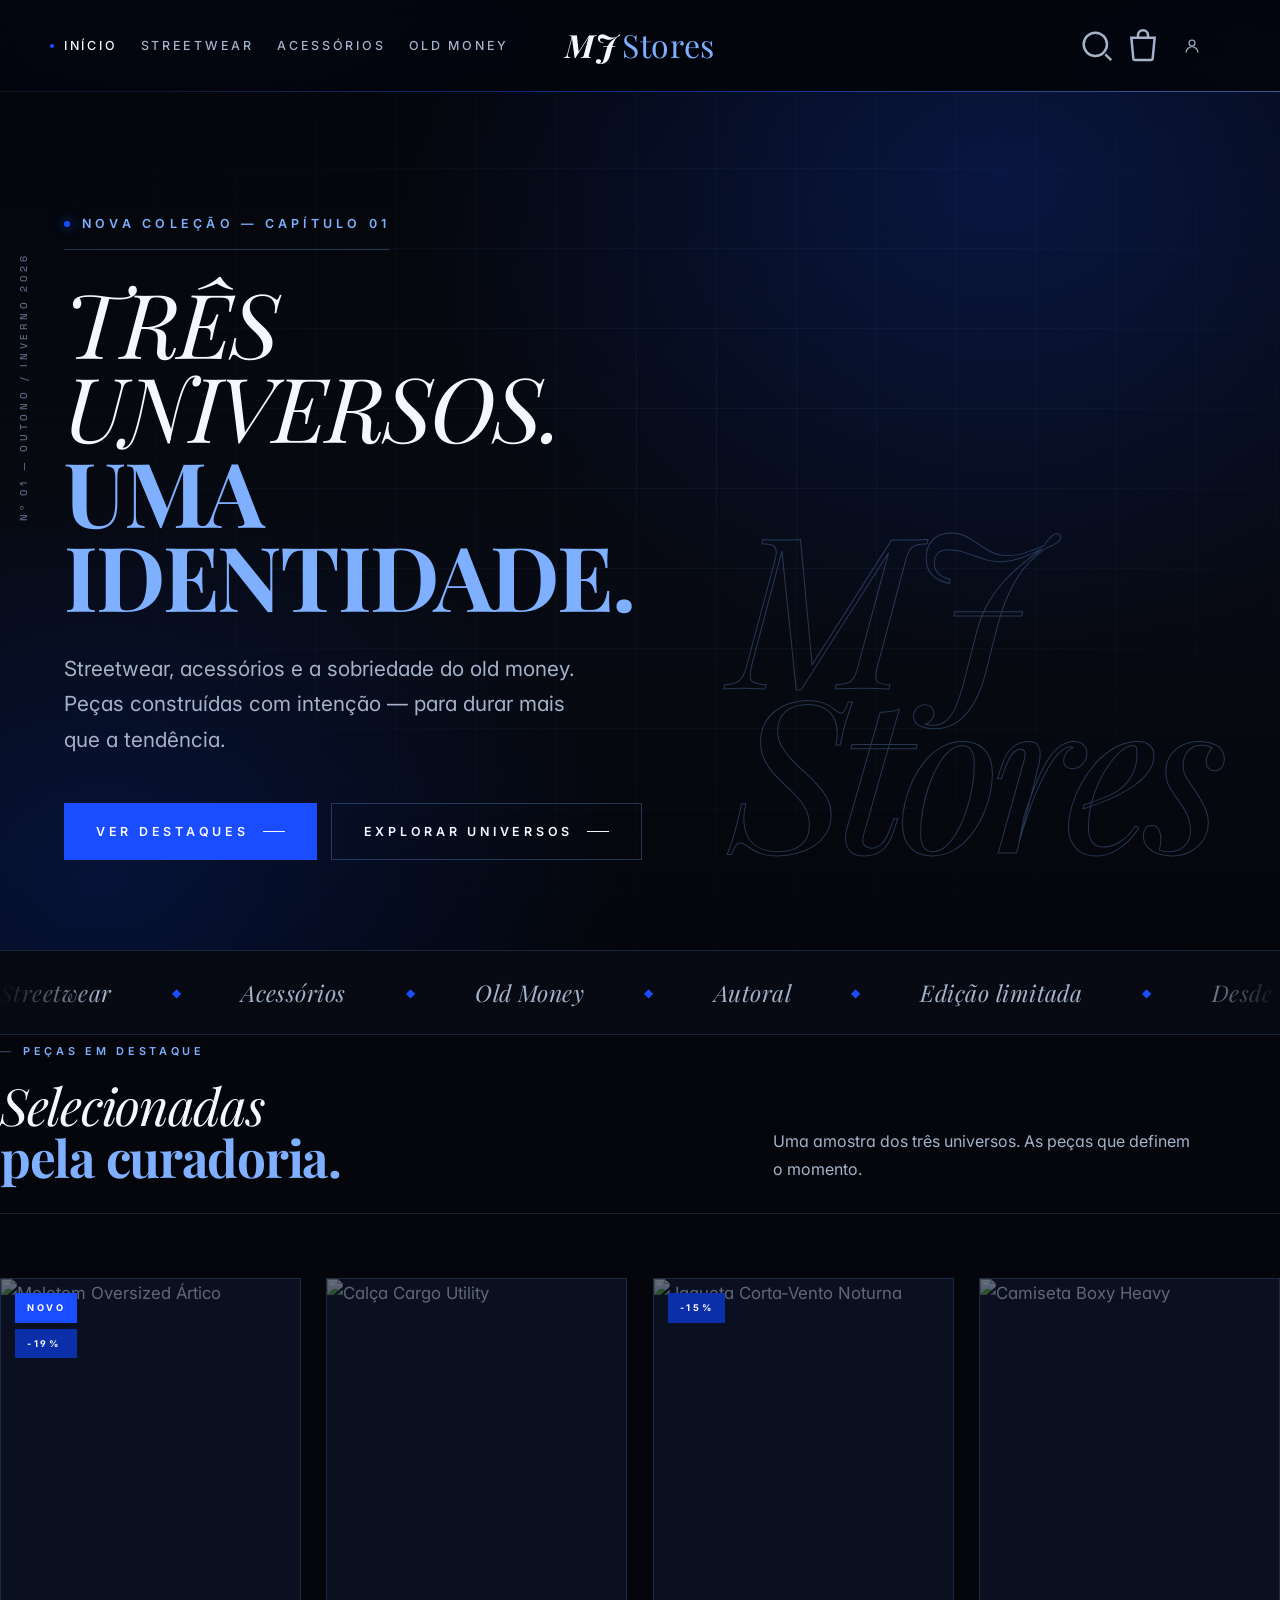
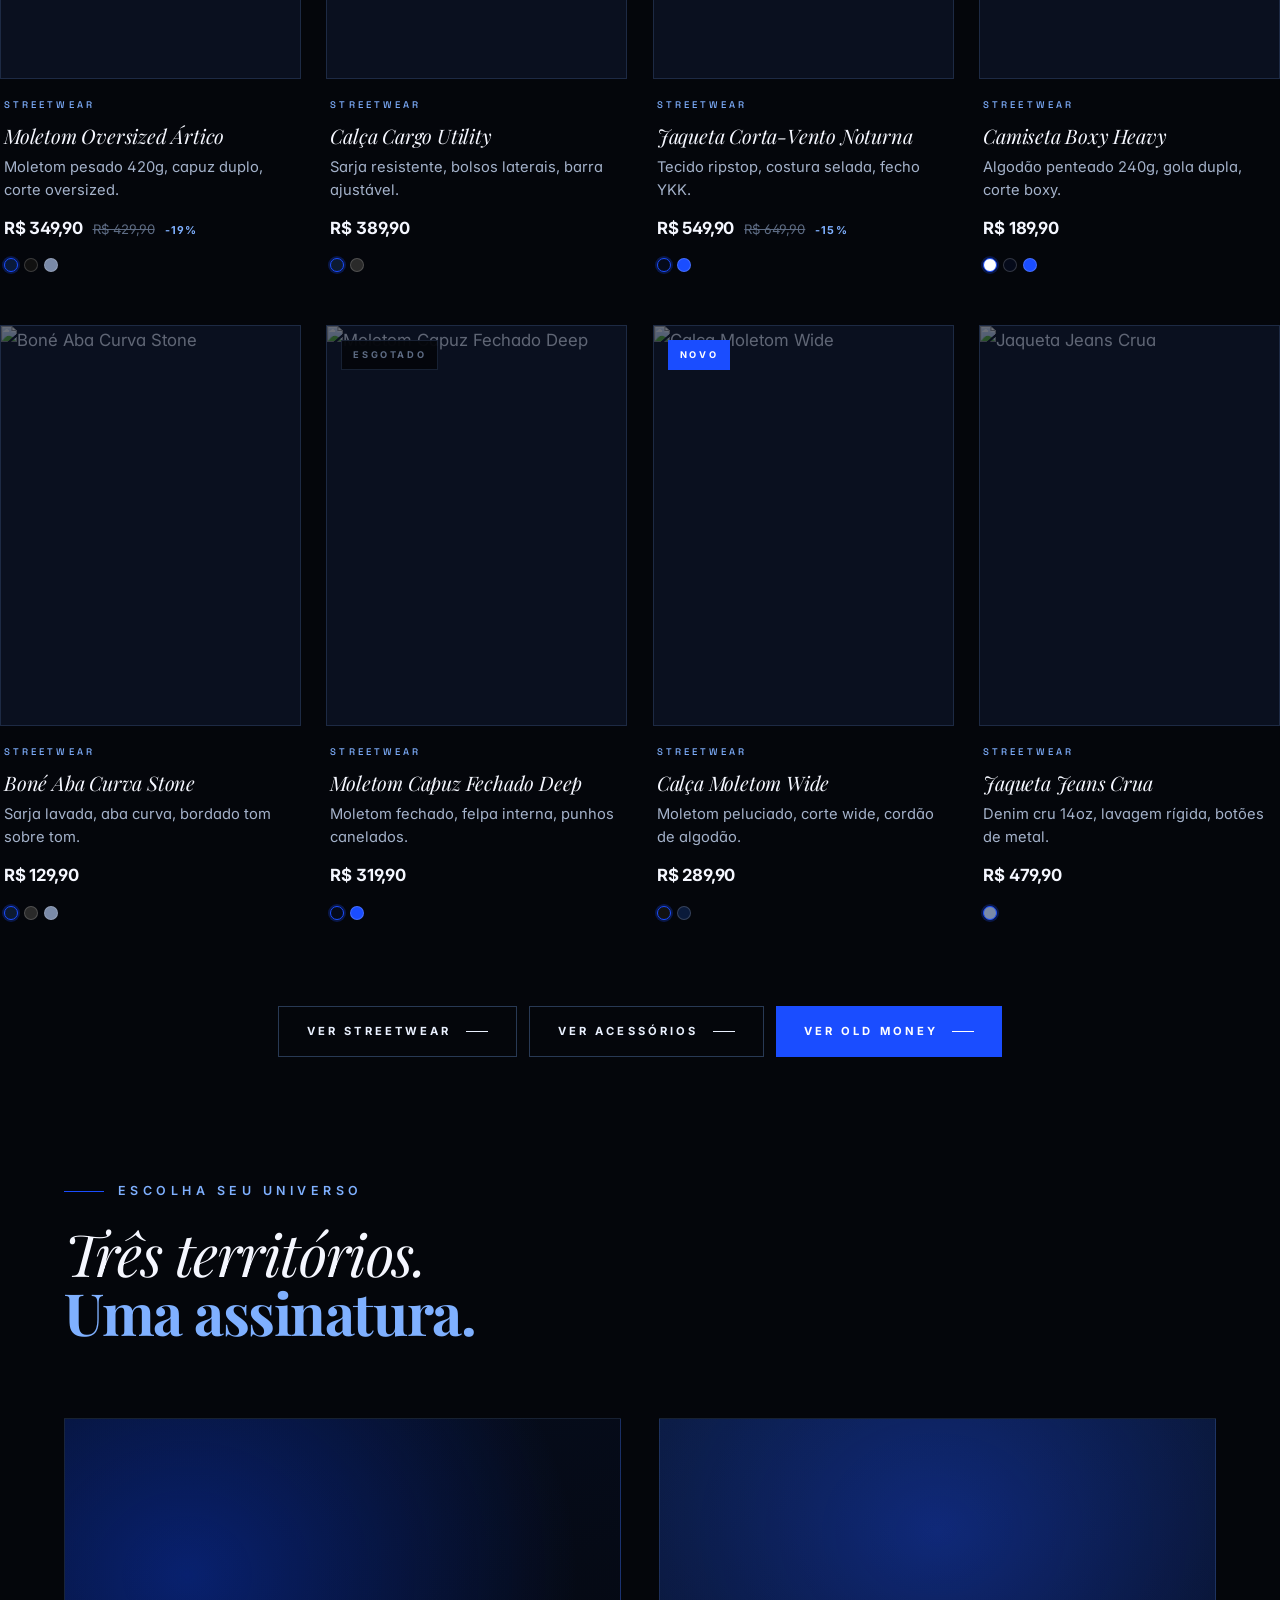
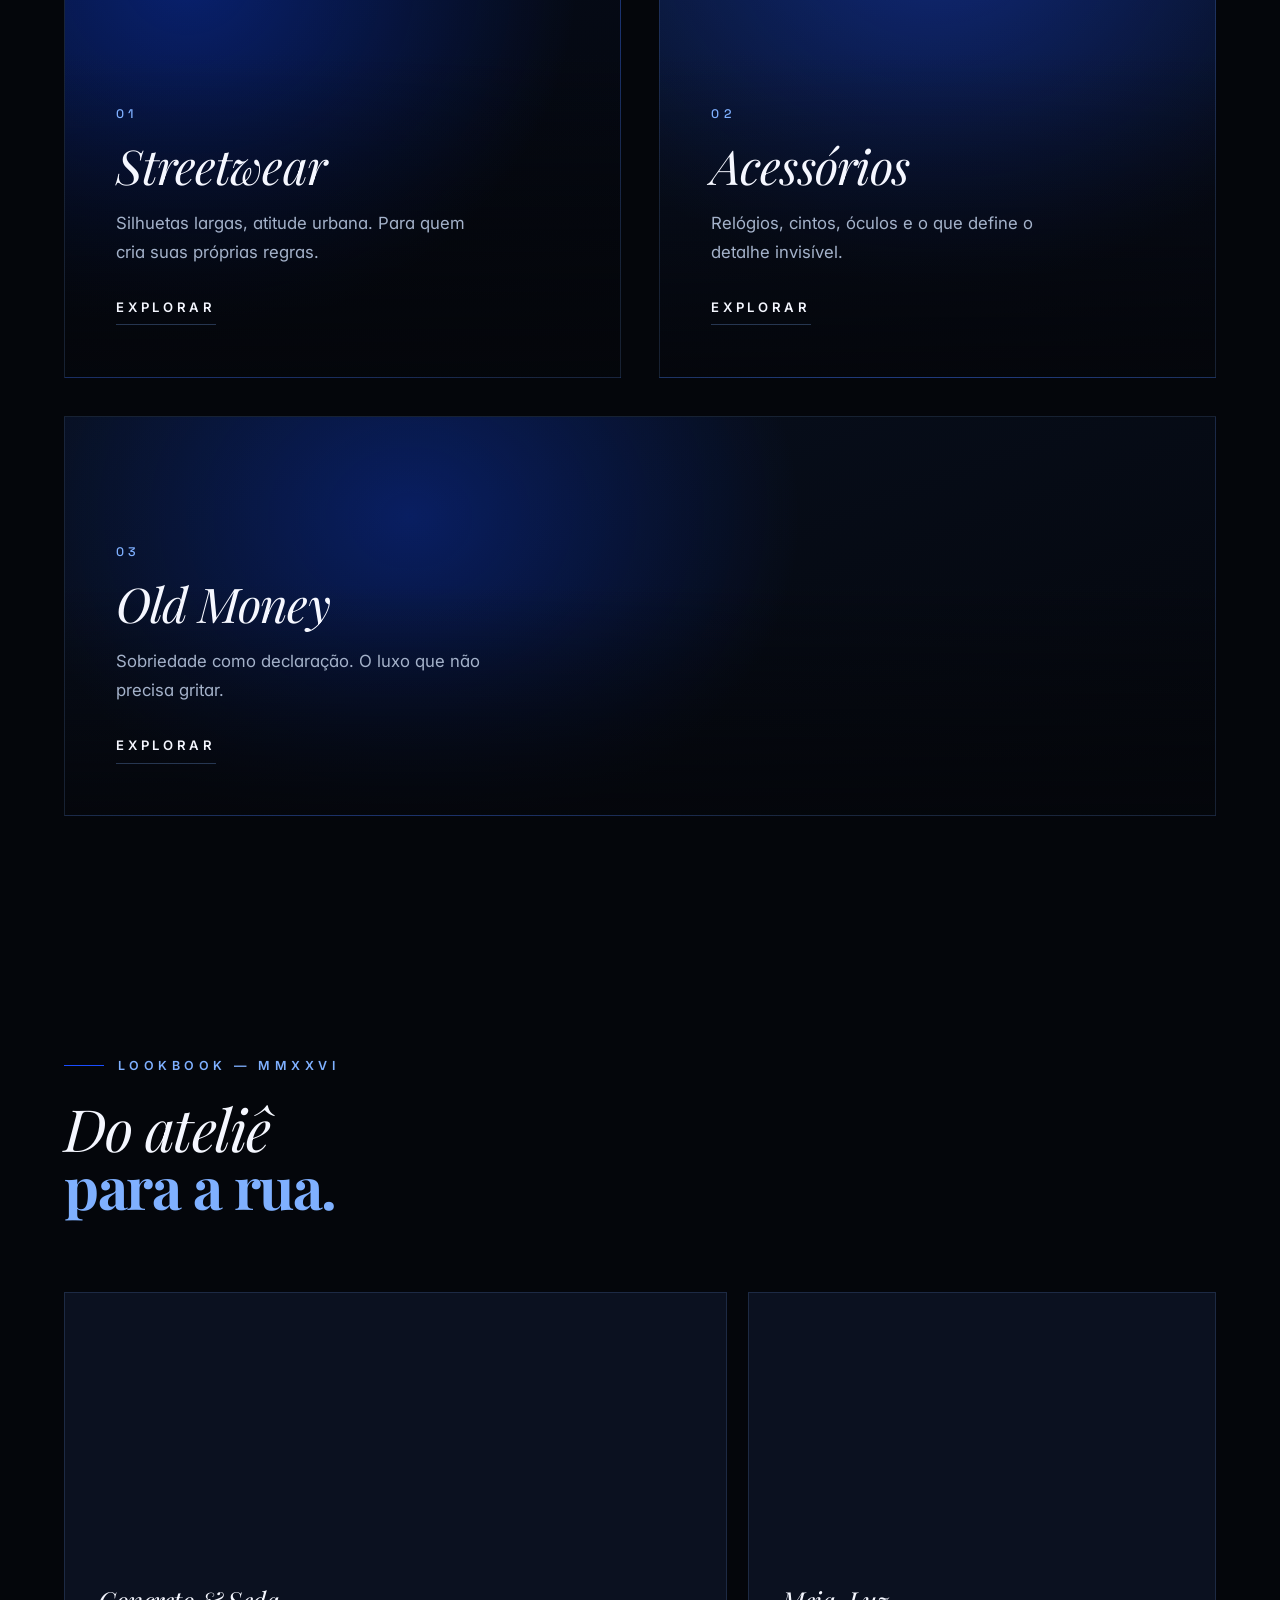
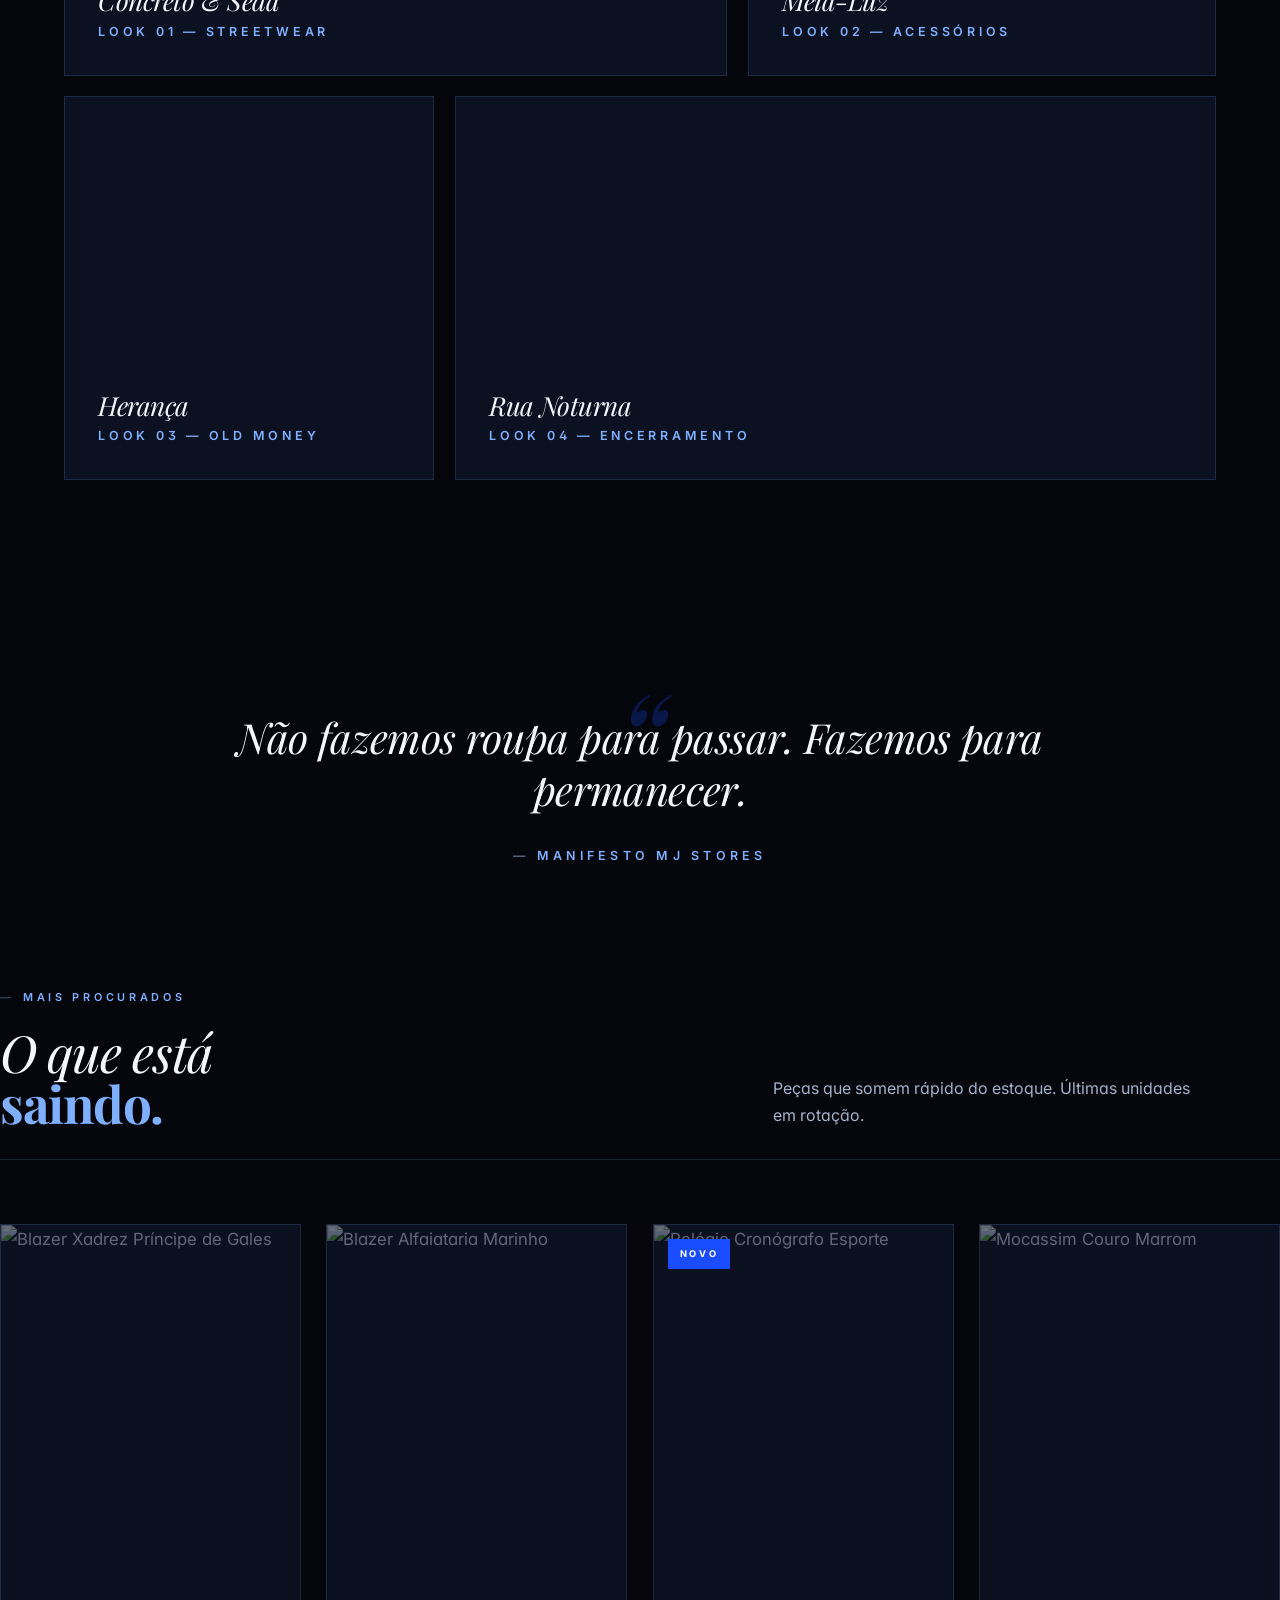
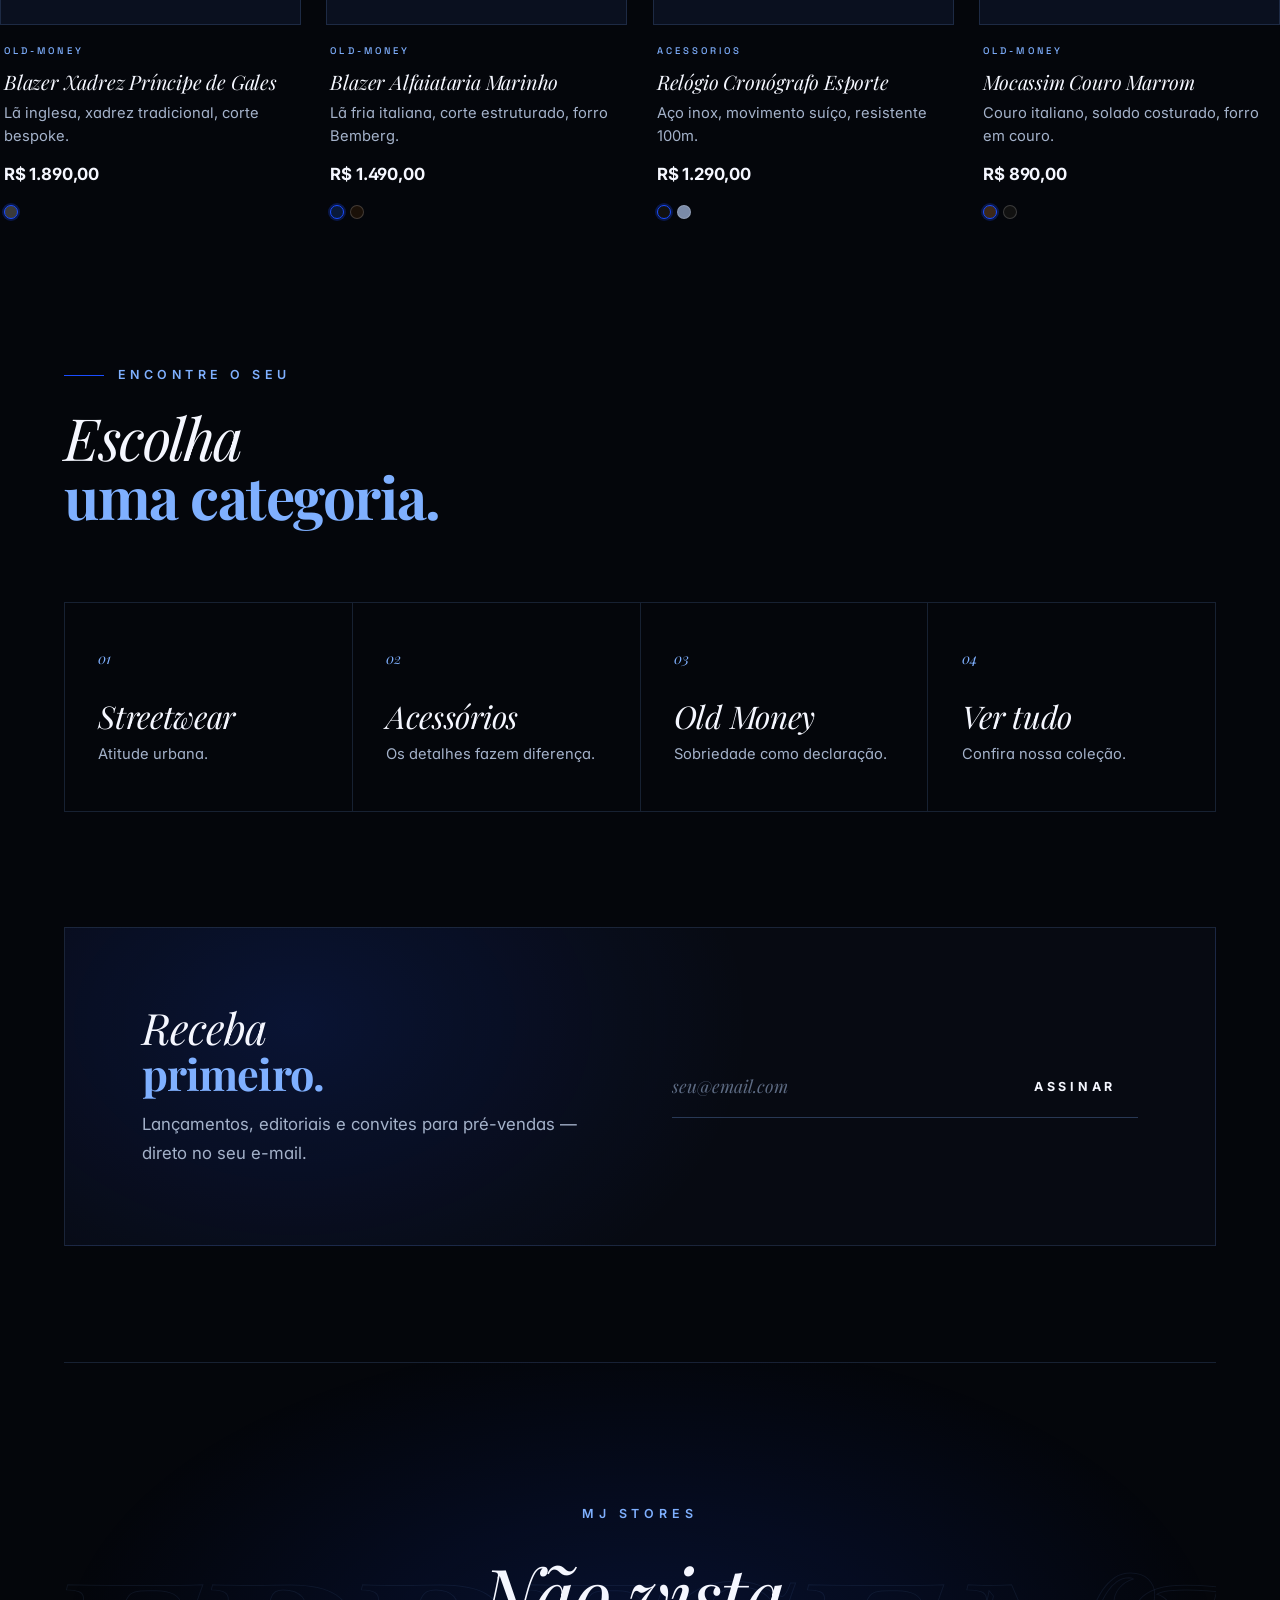
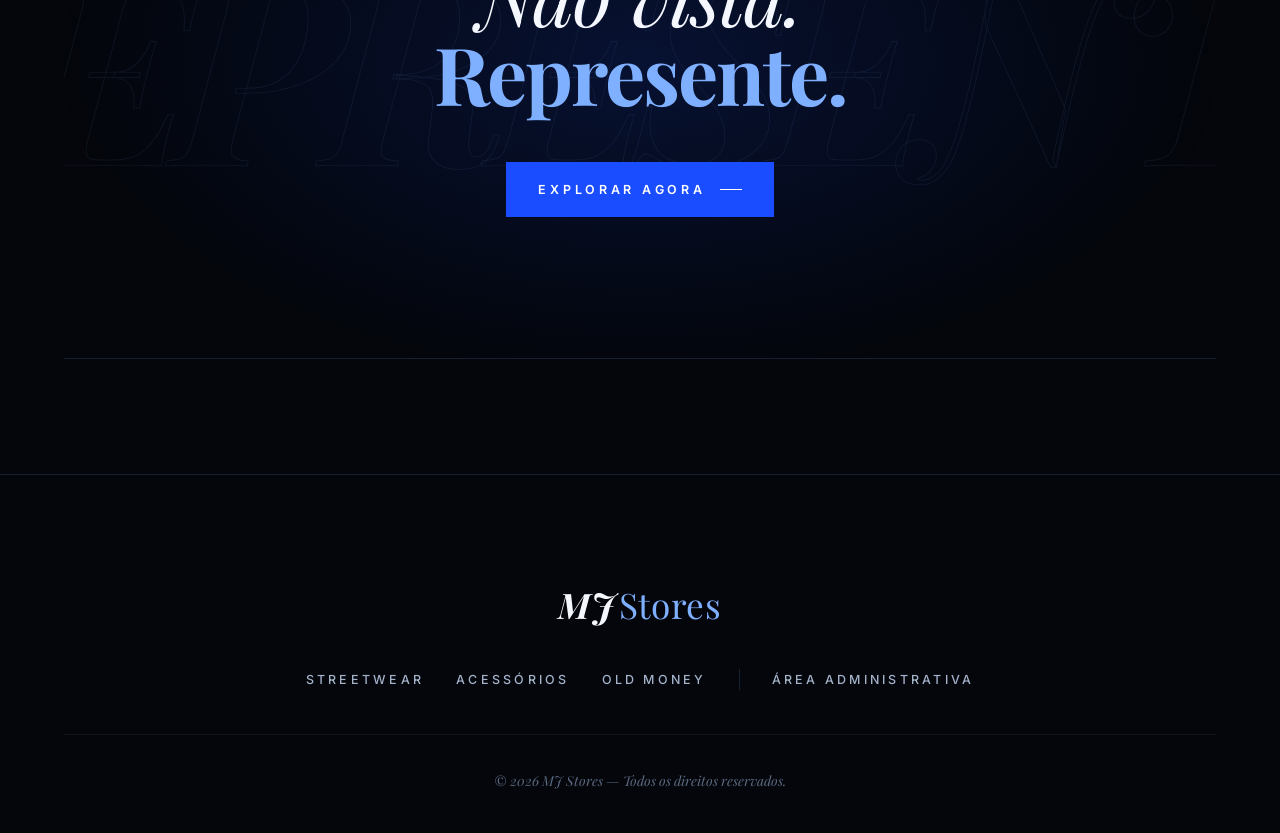
==== commit d9fd3a6d: "Logo atualizada para MJ Stores" ====
--- a/index.html
+++ b/index.html
@@ -1,589 +1,244 @@
 <!DOCTYPE html>
 <html lang="pt-BR">
-
 <head>
-
     <meta charset="UTF-8">
     <meta name="viewport" content="width=device-width, initial-scale=1.0">
-
-    <title>ARTEFATOS — Streetwear · Acessórios · Old Money</title>
-    <meta name="description" content="ARTEFATOS. Três universos: streetwear urbano, acessórios que definem e a sobriedade do old money.">
-    <meta name="keywords" content="streetwear, moda masculina, old money, acessórios, tênis, roupas, artefatos">
-    <meta name="author" content="ARTEFATOS">
+    <title>MJ Stores — Streetwear · Acessórios · Old Money</title>
+    <meta name="description" content="MJ Stores. Três universos: streetwear urbano, acessórios que definem e a sobriedade do old money.">
+    <meta name="keywords" content="streetwear, moda masculina, old money, acessórios, tênis, roupas, mj stores">
+    <meta name="author" content="MJ Stores">
     <meta name="theme-color" content="#05070c">
     <meta name="robots" content="index, follow">
 
     <meta property="og:type" content="website">
-    <meta property="og:title" content="ARTEFATOS — Streetwear · Acessórios · Old Money">
+    <meta property="og:title" content="MJ Stores — Streetwear · Acessórios · Old Money">
     <meta property="og:description" content="Três universos. Uma identidade.">
-    <meta property="og:url" content="https://artefatoos.netlify.app/">
+    <meta property="og:url" content="https://mjstoress.netlify.app/">
     <meta property="og:image" content="https://images.unsplash.com/photo-1490481651871-ab68de25d43d?w=1200&h=630&fit=crop">
     <meta property="og:image:width" content="1200">
     <meta property="og:image:height" content="630">
-    <meta property="og:site_name" content="ARTEFATOS">
+    <meta property="og:site_name" content="MJ Stores">
     <meta property="og:locale" content="pt_BR">
 
     <meta name="twitter:card" content="summary_large_image">
-    <meta name="twitter:title" content="ARTEFATOS — Streetwear · Acessórios · Old Money">
+    <meta name="twitter:title" content="MJ Stores — Streetwear · Acessórios · Old Money">
     <meta name="twitter:description" content="Moda autoral para quem veste o que pensa.">
     <meta name="twitter:image" content="https://images.unsplash.com/photo-1490481651871-ab68de25d43d?w=1200&h=630&fit=crop">
 
-    <link rel="icon" href="data:image/svg+xml,<svg xmlns='http://www.w3.org/2000/svg' viewBox='0 0 100 100'><rect width='100' height='100' fill='%231a4dff'/><text y='.9em' x='50%25' text-anchor='middle' font-size='70' font-family='Georgia,serif' font-style='italic' font-weight='700' fill='white'>A</text></svg>">
-
-    <link rel="canonical" href="https://artefatoos.netlify.app/">
+    <link rel="icon" href="data:image/svg+xml,<svg xmlns='http://www.w3.org/2000/svg' viewBox='0 0 100 100'><rect width='100' height='100' fill='%231a4dff'/><text y='.9em' x='50%25' text-anchor='middle' font-size='70' font-family='Georgia,serif' font-style='italic' font-weight='700' fill='white'>M</text></svg>">
+    <link rel="canonical" href="https://mjstoress.netlify.app/">
 
     <link rel="preconnect" href="https://fonts.googleapis.com">
     <link rel="preconnect" href="https://fonts.gstatic.com" crossorigin>
-
-    <link
-        href="https://fonts.googleapis.com/css2?family=Playfair+Display:ital,wght@0,400;0,500;0,700;0,900;1,400;1,700;1,900&family=Inter:wght@300;400;500;600;700;800;900&family=Space+Grotesk:wght@400;500;600;700&display=swap"
-        rel="stylesheet"
-    >
+    <link href="https://fonts.googleapis.com/css2?family=Playfair+Display:ital,wght@0,400;0,500;0,700;0,900;1,400;1,700;1,900&family=Inter:wght@300;400;500;600;700;800;900&family=Space+Grotesk:wght@400;500;600;700&display=swap" rel="stylesheet">
 
     <link rel="stylesheet" href="css/style.css">
     <link rel="stylesheet" href="css/produtos.css">
     <link rel="stylesheet" href="css/cliente.css">
-
 </head>
 
-
 <body>
 
-
 <a href="#main" class="skip-link">Pular para o conteúdo</a>
 
-
-
-<!-- HEADER -->
 <header class="header" id="header">
-
     <nav class="nav" id="nav" aria-label="Navegação principal">
-
         <button class="nav-close" onclick="fecharMenu()" aria-label="Fechar menu">
-            <svg viewBox="0 0 24 24" fill="none" stroke="currentColor" stroke-width="1.5" aria-hidden="true">
-                <path d="M6 6l12 12M18 6L6 18"/>
-            </svg>
-        </button>
-
+            <svg viewBox="0 0 24 24" fill="none" stroke="currentColor" stroke-width="1.5" aria-hidden="true"><path d="M6 6l12 12M18 6L6 18"/></svg>
+        </button>
         <a href="index.html" class="active">Início</a>
         <a href="streetwear.html">Streetwear</a>
         <a href="acessorios.html">Acessórios</a>
         <a href="old-money.html">Old Money</a>
-
     </nav>
 
-
-    <a href="index.html" class="logo" aria-label="ARTEFATOS — Página inicial">
-        ARTE<span>FATOS</span>
+    <a href="index.html" class="logo" aria-label="MJ Stores — Página inicial">
+        MJ<span> Stores</span>
     </a>
 
-
     <div class="header-actions">
-
         <button class="search-button" onclick="abrirBusca()" aria-label="Pesquisar">
-            <svg viewBox="0 0 24 24" fill="none" stroke="currentColor" stroke-width="1.5" aria-hidden="true">
-                <circle cx="11" cy="11" r="7"/>
-                <path d="M20.5 20.5l-3.5-3.5"/>
-            </svg>
-        </button>
-
+            <svg viewBox="0 0 24 24" fill="none" stroke="currentColor" stroke-width="1.5" aria-hidden="true"><circle cx="11" cy="11" r="7"/><path d="M20.5 20.5l-3.5-3.5"/></svg>
+        </button>
 
         <a href="carrinho.html" class="cart-button" aria-label="Abrir carrinho">
-            <svg viewBox="0 0 24 24" fill="none" stroke="currentColor" stroke-width="1.5" aria-hidden="true">
-                <path d="M5 7h14l-1.2 12.5a1 1 0 0 1-1 .9H7.2a1 1 0 0 1-1-.9L5 7z"/>
-                <path d="M9 7V5.5A3 3 0 0 1 15 5.5V7"/>
-            </svg>
-
+            <svg viewBox="0 0 24 24" fill="none" stroke="currentColor" stroke-width="1.5" aria-hidden="true"><path d="M5 7h14l-1.2 12.5a1 1 0 0 1-1 .9H7.2a1 1 0 0 1-1-.9L5 7z"/><path d="M9 7V5.5A3 3 0 0 1 15 5.5V7"/></svg>
             <span id="cart-count">0</span>
         </a>
-  
 
         <a href="login.html" class="conta-button" aria-label="Minha conta" id="contaHeaderBtn">
-    <svg viewBox="0 0 24 24" fill="none" stroke="currentColor" stroke-width="1.5" aria-hidden="true">
-        <circle cx="12" cy="8" r="4"/>
-        <path d="M4 21c0-4.4 3.6-8 8-8s8 3.6 8 8"/>
-    </svg>
-    <span class="conta-nome" id="contaNomeHeader"></span>
-</a>
-
+            <svg viewBox="0 0 24 24" fill="none" stroke="currentColor" stroke-width="1.5" aria-hidden="true"><circle cx="12" cy="8" r="4"/><path d="M4 21c0-4.4 3.6-8 8-8s8 3.6 8 8"/></svg>
+            <span class="conta-nome" id="contaNomeHeader"></span>
+        </a>
 
         <button class="menu-button" onclick="abrirMenu()" aria-label="Abrir menu">
-            <svg viewBox="0 0 24 24" fill="none" stroke="currentColor" stroke-width="1.5" aria-hidden="true">
-                <path d="M4 7h16M4 12h16M4 17h16"/>
-            </svg>
-        </button>
-
+            <svg viewBox="0 0 24 24" fill="none" stroke="currentColor" stroke-width="1.5" aria-hidden="true"><path d="M4 7h16M4 12h16M4 17h16"/></svg>
+        </button>
     </div>
-
 </header>
 
-
-
-<!-- BUSCA -->
 <div class="search-overlay" id="searchOverlay" role="dialog" aria-modal="true" aria-label="Busca de produtos">
-
     <div class="search-box">
-
         <button class="close-search" onclick="fecharBusca()" aria-label="Fechar busca">
-            <svg viewBox="0 0 24 24" fill="none" stroke="currentColor" stroke-width="1.5" aria-hidden="true">
-                <path d="M6 6l12 12M18 6L6 18"/>
-            </svg>
-        </button>
-
+            <svg viewBox="0 0 24 24" fill="none" stroke="currentColor" stroke-width="1.5" aria-hidden="true"><path d="M6 6l12 12M18 6L6 18"/></svg>
+        </button>
         <p>O que você está procurando?</p>
-
-        <input
-            type="text"
-            id="searchInput"
-            placeholder="Moletom, relógio, mocassim..."
-            autocomplete="off"
-            spellcheck="false"
-        >
-
+        <input type="text" id="searchInput" placeholder="Moletom, relógio, mocassim..." autocomplete="off" spellcheck="false">
         <button onclick="pesquisarProduto()">Buscar</button>
-
     </div>
-
 </div>
 
-
-
-<!-- MAIN -->
 <main id="main">
-
-
     <section class="hero">
-
         <div class="hero-content">
-
-            <p class="hero-small">
-                NOVA COLEÇÃO — CAPÍTULO 01
-            </p>
-
-            <h1>
-                TRÊS UNIVERSOS.
-                <br>
-                <span>UMA IDENTIDADE.</span>
-            </h1>
-
-            <p class="hero-description">
-                Streetwear, acessórios e a sobriedade
-                do old money. Peças construídas com
-                intenção — para durar mais que a tendência.
-            </p>
-
+            <p class="hero-small">NOVA COLEÇÃO — CAPÍTULO 01</p>
+            <h1>TRÊS UNIVERSOS.<br><span>UMA IDENTIDADE.</span></h1>
+            <p class="hero-description">Streetwear, acessórios e a sobriedade do old money. Peças construídas com intenção — para durar mais que a tendência.</p>
             <div class="hero-buttons">
-
-                <a href="#destaques" class="btn-primary">
-                    Ver destaques
-                </a>
-
-                <a href="#categorias" class="btn-secondary">
-                    Explorar universos
-                </a>
-
-            </div>
-
-        </div>
-
-        <div class="hero-decoration" aria-hidden="true">
-            <span>ARTEFATOS</span>
-        </div>
-
-    </section>
-
-
+                <a href="#destaques" class="btn-primary">Ver destaques</a>
+                <a href="#categorias" class="btn-secondary">Explorar universos</a>
+            </div>
+        </div>
+        <div class="hero-decoration" aria-hidden="true"><span>MJ Stores</span></div>
+    </section>
 
     <div class="ticker" aria-hidden="true">
-
         <div class="ticker-track">
-
-            <span>Streetwear</span>
-            <span>Acessórios</span>
-            <span>Old Money</span>
-            <span>Autoral</span>
-            <span>Edição limitada</span>
-            <span>Desde 2018</span>
-
-            <span>Streetwear</span>
-            <span>Acessórios</span>
-            <span>Old Money</span>
-            <span>Autoral</span>
-            <span>Edição limitada</span>
-            <span>Desde 2018</span>
-
-        </div>
-
+            <span>Streetwear</span><span>Acessórios</span><span>Old Money</span><span>Autoral</span><span>Edição limitada</span><span>Desde 2018</span>
+            <span>Streetwear</span><span>Acessórios</span><span>Old Money</span><span>Autoral</span><span>Edição limitada</span><span>Desde 2018</span>
+        </div>
     </div>
 
-
-
     <section class="products" id="destaques">
-
         <header class="section-head">
-
             <div class="section-head-left">
-
-                <span class="section-kicker">
-                    <span>—</span>
-                    PEÇAS EM DESTAQUE
-                </span>
-
-                <h2 class="section-title">
-                    Selecionadas
-                    <span>pela curadoria.</span>
-                </h2>
-
-            </div>
-
+                <span class="section-kicker"><span>—</span>PEÇAS EM DESTAQUE</span>
+                <h2 class="section-title">Selecionadas<span>pela curadoria.</span></h2>
+            </div>
             <div class="section-head-right">
-
-                <p>
-                    Uma amostra dos três universos.
-                    As peças que definem o momento.
-                </p>
-
-            </div>
-
+                <p>Uma amostra dos três universos. As peças que definem o momento.</p>
+            </div>
         </header>
-
-        <div
-            class="products-grid"
-            id="products-grid"
-            data-limit="8"
-            aria-live="polite"
-        ></div>
-
-
+        <div class="products-grid" id="products-grid" data-limit="8" aria-live="polite"></div>
         <div class="products-cta">
-
-            <a href="streetwear.html" class="btn-secondary">
-                Ver streetwear
+            <a href="streetwear.html" class="btn-secondary">Ver streetwear</a>
+            <a href="acessorios.html" class="btn-secondary">Ver acessórios</a>
+            <a href="old-money.html" class="btn-primary">Ver old money</a>
+        </div>
+    </section>
+
+    <section class="categories" id="categorias">
+        <div class="section-title">
+            <p>ESCOLHA SEU UNIVERSO</p>
+            <h2>Três territórios.<span>Uma assinatura.</span></h2>
+        </div>
+        <div class="category-grid category-grid--three">
+            <a href="streetwear.html" class="category-card street-card">
+                <div class="category-content">
+                    <span>01</span><h3>Streetwear</h3>
+                    <p>Silhuetas largas, atitude urbana. Para quem cria suas próprias regras.</p>
+                    <strong>Explorar</strong>
+                </div>
             </a>
-
-            <a href="acessorios.html" class="btn-secondary">
-                Ver acessórios
+            <a href="acessorios.html" class="category-card access-card">
+                <div class="category-content">
+                    <span>02</span><h3>Acessórios</h3>
+                    <p>Relógios, cintos, óculos e o que define o detalhe invisível.</p>
+                    <strong>Explorar</strong>
+                </div>
             </a>
-
-            <a href="old-money.html" class="btn-primary">
-                Ver old money
+            <a href="old-money.html" class="category-card old-card">
+                <div class="category-content">
+                    <span>03</span><h3>Old Money</h3>
+                    <p>Sobriedade como declaração. O luxo que não precisa gritar.</p>
+                    <strong>Explorar</strong>
+                </div>
             </a>
-
-        </div>
-
-    </section>
-
-
-
-    <section class="categories" id="categorias">
-
+        </div>
+    </section>
+
+    <section class="lookbook" id="lookbook" aria-labelledby="lookbook-title">
         <div class="section-title">
-
-            <p>ESCOLHA SEU UNIVERSO</p>
-
-            <h2>
-                Três territórios.
-                <span>Uma assinatura.</span>
-            </h2>
-
-        </div>
-
-
-        <div class="category-grid category-grid--three">
-
-            <a href="streetwear.html" class="category-card street-card">
-
-                <div class="category-content">
-
-                    <span>01</span>
-
-                    <h3>Streetwear</h3>
-
-                    <p>
-                        Silhuetas largas, atitude urbana.
-                        Para quem cria suas próprias regras.
-                    </p>
-
-                    <strong>Explorar</strong>
-
-                </div>
-
-            </a>
-
-            <a href="acessorios.html" class="category-card access-card">
-
-                <div class="category-content">
-
-                    <span>02</span>
-
-                    <h3>Acessórios</h3>
-
-                    <p>
-                        Relógios, cintos, óculos e o que
-                        define o detalhe invisível.
-                    </p>
-
-                    <strong>Explorar</strong>
-
-                </div>
-
-            </a>
-
-            <a href="old-money.html" class="category-card old-card">
-
-                <div class="category-content">
-
-                    <span>03</span>
-
-                    <h3>Old Money</h3>
-
-                    <p>
-                        Sobriedade como declaração.
-                        O luxo que não precisa gritar.
-                    </p>
-
-                    <strong>Explorar</strong>
-
-                </div>
-
-            </a>
-
-        </div>
-
-    </section>
-
-
-
-    <section class="lookbook" id="lookbook" aria-labelledby="lookbook-title">
-
+            <p>LOOKBOOK — MMXXVI</p>
+            <h2 id="lookbook-title">Do ateliê<span>para a rua.</span></h2>
+        </div>
+        <div class="lookbook-grid">
+            <article class="lookbook-item span-7"><h4>Concreto & Seda</h4><small>LOOK 01 — STREETWEAR</small></article>
+            <article class="lookbook-item span-5"><h4>Meia-Luz</h4><small>LOOK 02 — ACESSÓRIOS</small></article>
+            <article class="lookbook-item span-4"><h4>Herança</h4><small>LOOK 03 — OLD MONEY</small></article>
+            <article class="lookbook-item span-8"><h4>Rua Noturna</h4><small>LOOK 04 — ENCERRAMENTO</small></article>
+        </div>
+    </section>
+
+    <section class="pull-quote">
+        <blockquote>Não fazemos roupa para passar. Fazemos para permanecer.</blockquote>
+        <cite>Manifesto MJ Stores</cite>
+    </section>
+
+    <section class="products products-alt">
+        <header class="section-head">
+            <div class="section-head-left">
+                <span class="section-kicker"><span>—</span>MAIS PROCURADOS</span>
+                <h2 class="section-title">O que está<span>saindo.</span></h2>
+            </div>
+            <div class="section-head-right">
+                <p>Peças que somem rápido do estoque. Últimas unidades em rotação.</p>
+            </div>
+        </header>
+        <div class="products-grid" id="products-grid-procurados" data-limit="4" data-ordem="preco-desc" aria-live="polite"></div>
+    </section>
+
+    <section class="quick-categories">
         <div class="section-title">
-
-            <p>LOOKBOOK — MMXXVI</p>
-
-            <h2 id="lookbook-title">
-                Do ateliê
-                <span>para a rua.</span>
-            </h2>
-
-        </div>
-
-
-        <div class="lookbook-grid">
-
-            <article class="lookbook-item span-7">
-                <h4>Concreto & Seda</h4>
-                <small>LOOK 01 — STREETWEAR</small>
-            </article>
-
-            <article class="lookbook-item span-5">
-                <h4>Meia-Luz</h4>
-                <small>LOOK 02 — ACESSÓRIOS</small>
-            </article>
-
-            <article class="lookbook-item span-4">
-                <h4>Herança</h4>
-                <small>LOOK 03 — OLD MONEY</small>
-            </article>
-
-            <article class="lookbook-item span-8">
-                <h4>Rua Noturna</h4>
-                <small>LOOK 04 — ENCERRAMENTO</small>
-            </article>
-
-        </div>
-
-    </section>
-
-
-
-    <section class="pull-quote">
-
-        <blockquote>
-            Não fazemos roupa para passar.
-            Fazemos para permanecer.
-        </blockquote>
-
-        <cite>Manifesto ARTEFATOS</cite>
-
-    </section>
-
-
-
-    <section class="products products-alt">
-
-        <header class="section-head">
-
-            <div class="section-head-left">
-
-                <span class="section-kicker">
-                    <span>—</span>
-                    MAIS PROCURADOS
-                </span>
-
-                <h2 class="section-title">
-                    O que está
-                    <span>saindo.</span>
-                </h2>
-
-            </div>
-
-            <div class="section-head-right">
-
-                <p>
-                    Peças que somem rápido do estoque.
-                    Últimas unidades em rotação.
-                </p>
-
-            </div>
-
-        </header>
-
-        <div
-            class="products-grid"
-            id="products-grid-procurados"
-            data-limit="4"
-            data-ordem="preco-desc"
-            aria-live="polite"
-        ></div>
-
-    </section>
-
-
-
-    <section class="quick-categories">
-
-        <div class="section-title">
-
             <p>ENCONTRE O SEU</p>
-
-            <h2>
-                Escolha
-                <span>uma categoria.</span>
-            </h2>
-
-        </div>
-
-
+            <h2>Escolha<span>uma categoria.</span></h2>
+        </div>
         <div class="quick-grid">
-
-            <a href="streetwear.html" class="quick-card">
-                <span>01</span>
-                <h3>Streetwear</h3>
-                <p>Atitude urbana.</p>
-            </a>
-
-            <a href="acessorios.html" class="quick-card">
-                <span>02</span>
-                <h3>Acessórios</h3>
-                <p>Os detalhes fazem diferença.</p>
-            </a>
-
-            <a href="old-money.html" class="quick-card">
-                <span>03</span>
-                <h3>Old Money</h3>
-                <p>Sobriedade como declaração.</p>
-            </a>
-
-            <a href="#destaques" class="quick-card">
-                <span>04</span>
-                <h3>Ver tudo</h3>
-                <p>Confira nossa coleção.</p>
-            </a>
-
-        </div>
-
-    </section>
-
-
+            <a href="streetwear.html" class="quick-card"><span>01</span><h3>Streetwear</h3><p>Atitude urbana.</p></a>
+            <a href="acessorios.html" class="quick-card"><span>02</span><h3>Acessórios</h3><p>Os detalhes fazem diferença.</p></a>
+            <a href="old-money.html" class="quick-card"><span>03</span><h3>Old Money</h3><p>Sobriedade como declaração.</p></a>
+            <a href="#destaques" class="quick-card"><span>04</span><h3>Ver tudo</h3><p>Confira nossa coleção.</p></a>
+        </div>
+    </section>
 
     <section class="newsletter">
-
         <div>
-
-            <h3>
-                Receba
-                <span>primeiro.</span>
-            </h3>
-
-            <p>
-                Lançamentos, editoriais e convites para
-                pré-vendas — direto no seu e-mail.
-            </p>
-
-        </div>
-
-
+            <h3>Receba<span>primeiro.</span></h3>
+            <p>Lançamentos, editoriais e convites para pré-vendas — direto no seu e-mail.</p>
+        </div>
         <form class="newsletter-form" id="newsletterForm">
-
             <input type="email" placeholder="seu@email.com" aria-label="Seu e-mail" required>
-
             <button type="submit">Assinar</button>
-
         </form>
-
-    </section>
-
-
+    </section>
 
     <section class="final-cta">
-
         <div>
-
-            <p>ARTEFATOS</p>
-
-            <h2>
-                Não vista.
-                <span>Represente.</span>
-            </h2>
-
-            <a href="#destaques" class="btn-primary">
-                Explorar agora
-            </a>
-
-        </div>
-
-    </section>
-
-
+            <p>MJ STORES</p>
+            <h2>Não vista.<span>Represente.</span></h2>
+            <a href="#destaques" class="btn-primary">Explorar agora</a>
+        </div>
+    </section>
 </main>
 
-
-
-<!-- FOOTER -->
 <footer class="footer">
-
-    <div class="footer-logo">
-        ARTE<span>FATOS</span>
-    </div>
-
+    <div class="footer-logo">MJ<span> Stores</span></div>
     <nav class="footer-links" aria-label="Rodapé">
         <a href="streetwear.html">Streetwear</a>
         <a href="acessorios.html">Acessórios</a>
         <a href="old-money.html">Old Money</a>
-
-        <a href="admin.html" class="admin-link">
-            Área administrativa
-        </a>
+        <a href="admin.html" class="admin-link">Área administrativa</a>
     </nav>
-
-    <p>
-        © 2026 ARTEFATOS — Todos os direitos reservados.
-    </p>
-
+    <p>© 2026 MJ Stores — Todos os direitos reservados.</p>
 </footer>
-
-
 
 <script src="https://www.gstatic.com/firebasejs/10.7.0/firebase-app-compat.js"></script>
 <script src="https://www.gstatic.com/firebasejs/10.7.0/firebase-firestore-compat.js"></script>
 <script src="https://www.gstatic.com/firebasejs/10.7.0/firebase-auth-compat.js"></script>
-
 <script src="js/firebase-config.js"></script>
 <script src="js/firebase-service.js"></script>
 <script src="js/products.js"></script>
 <script src="js/cart.js"></script>
 <script src="js/script.js"></script>
-
 </body>
-
 </html>
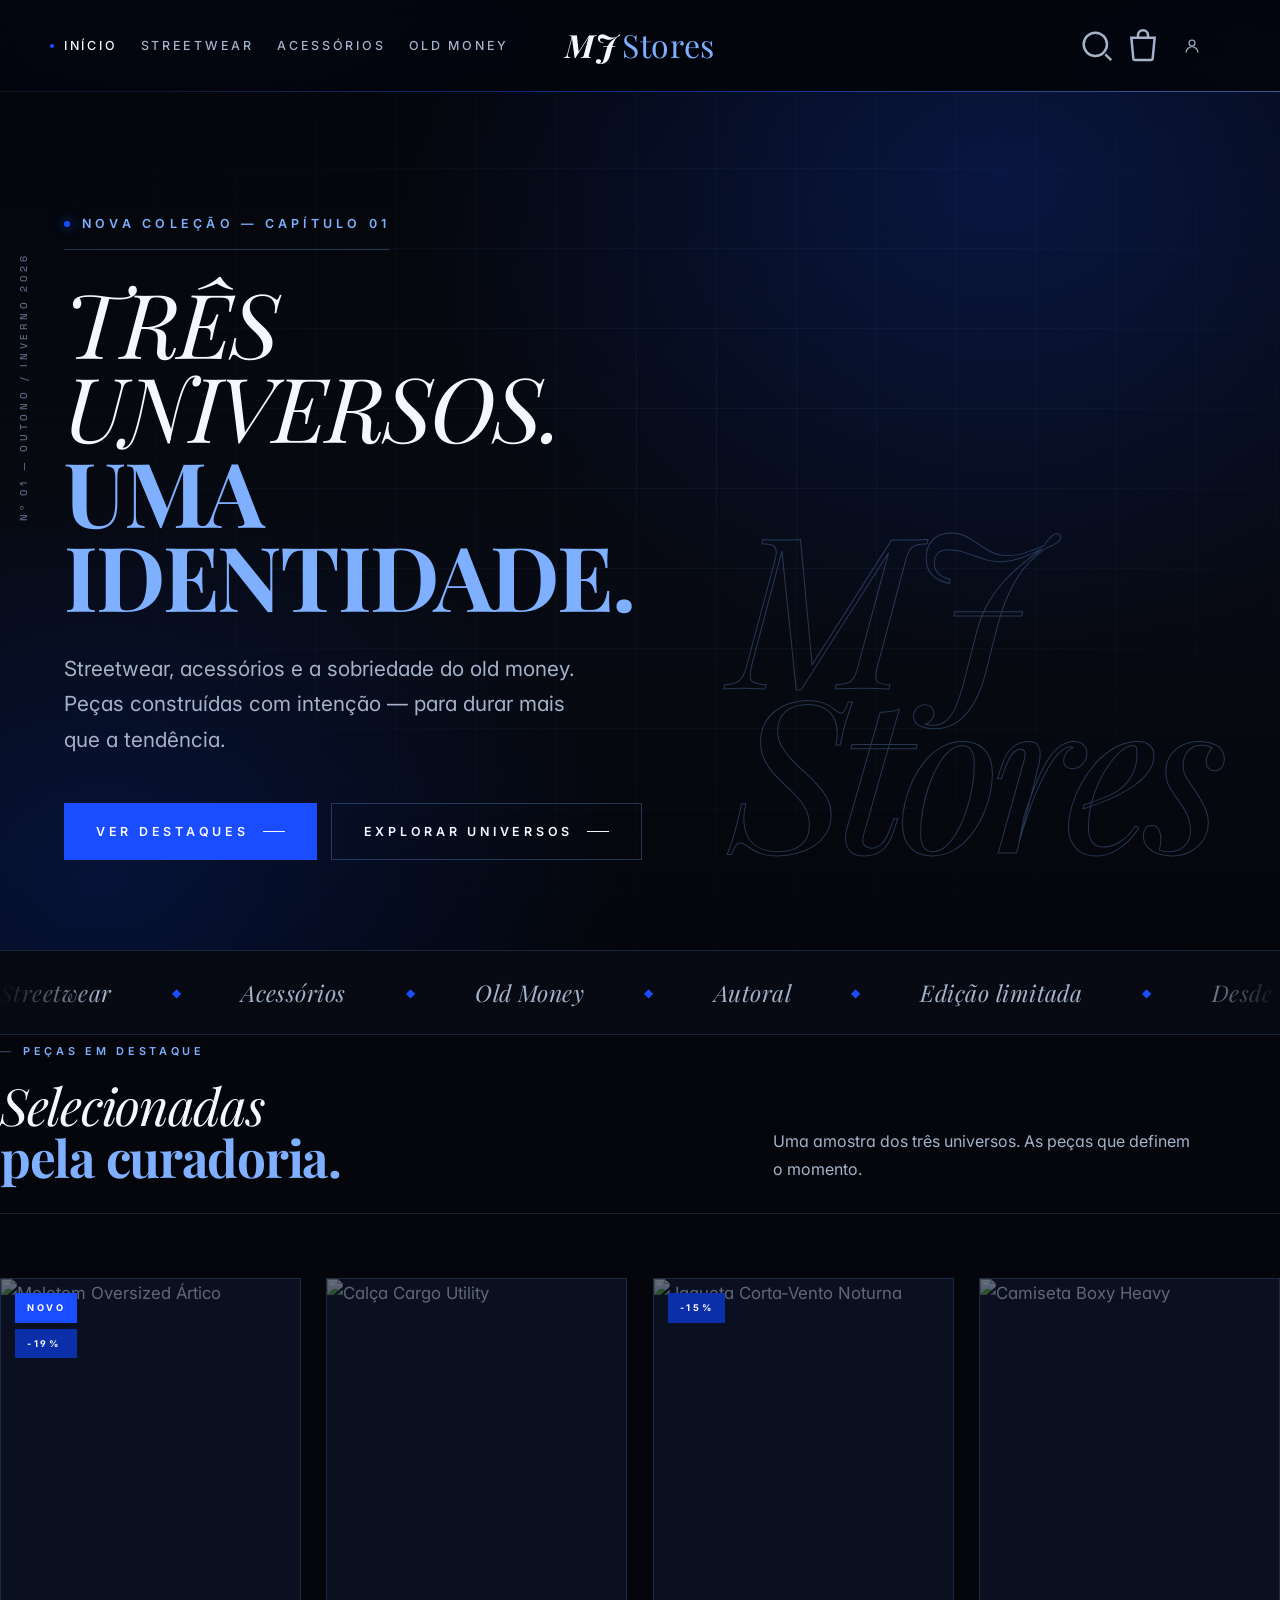
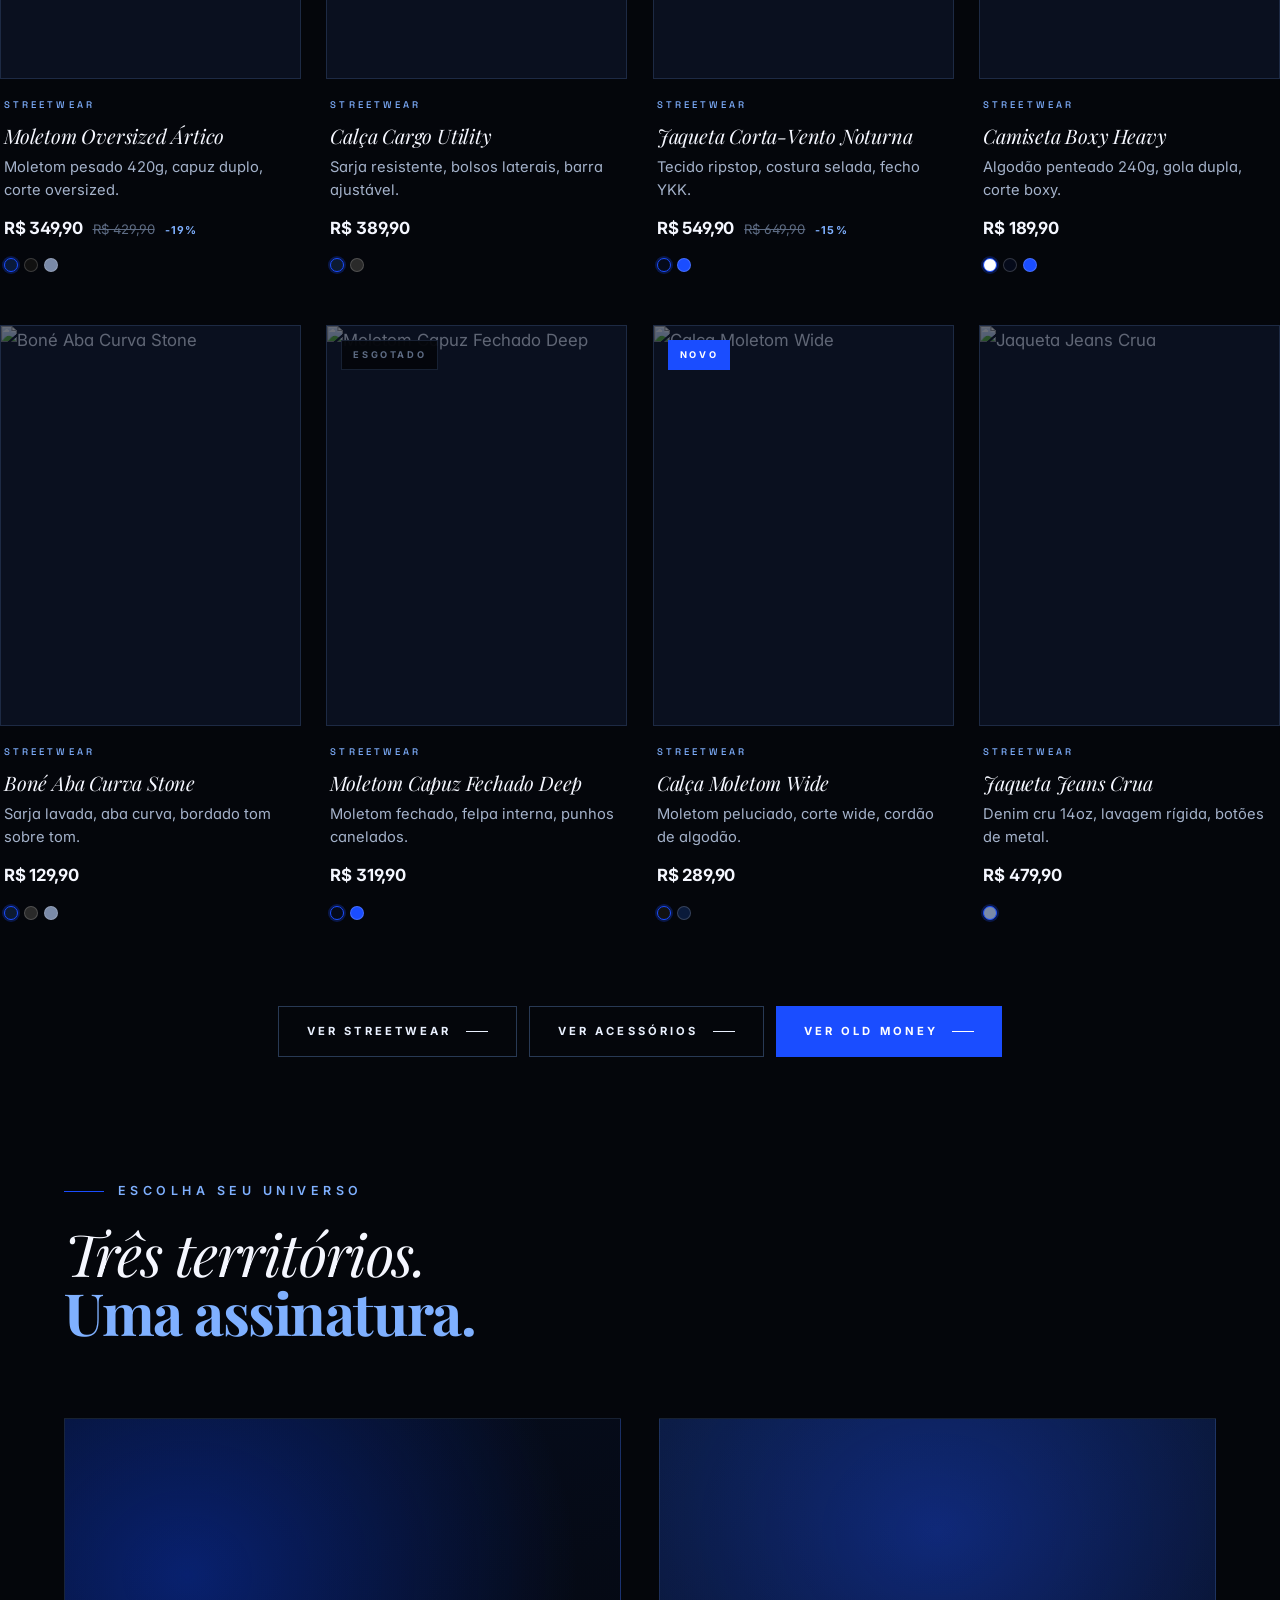
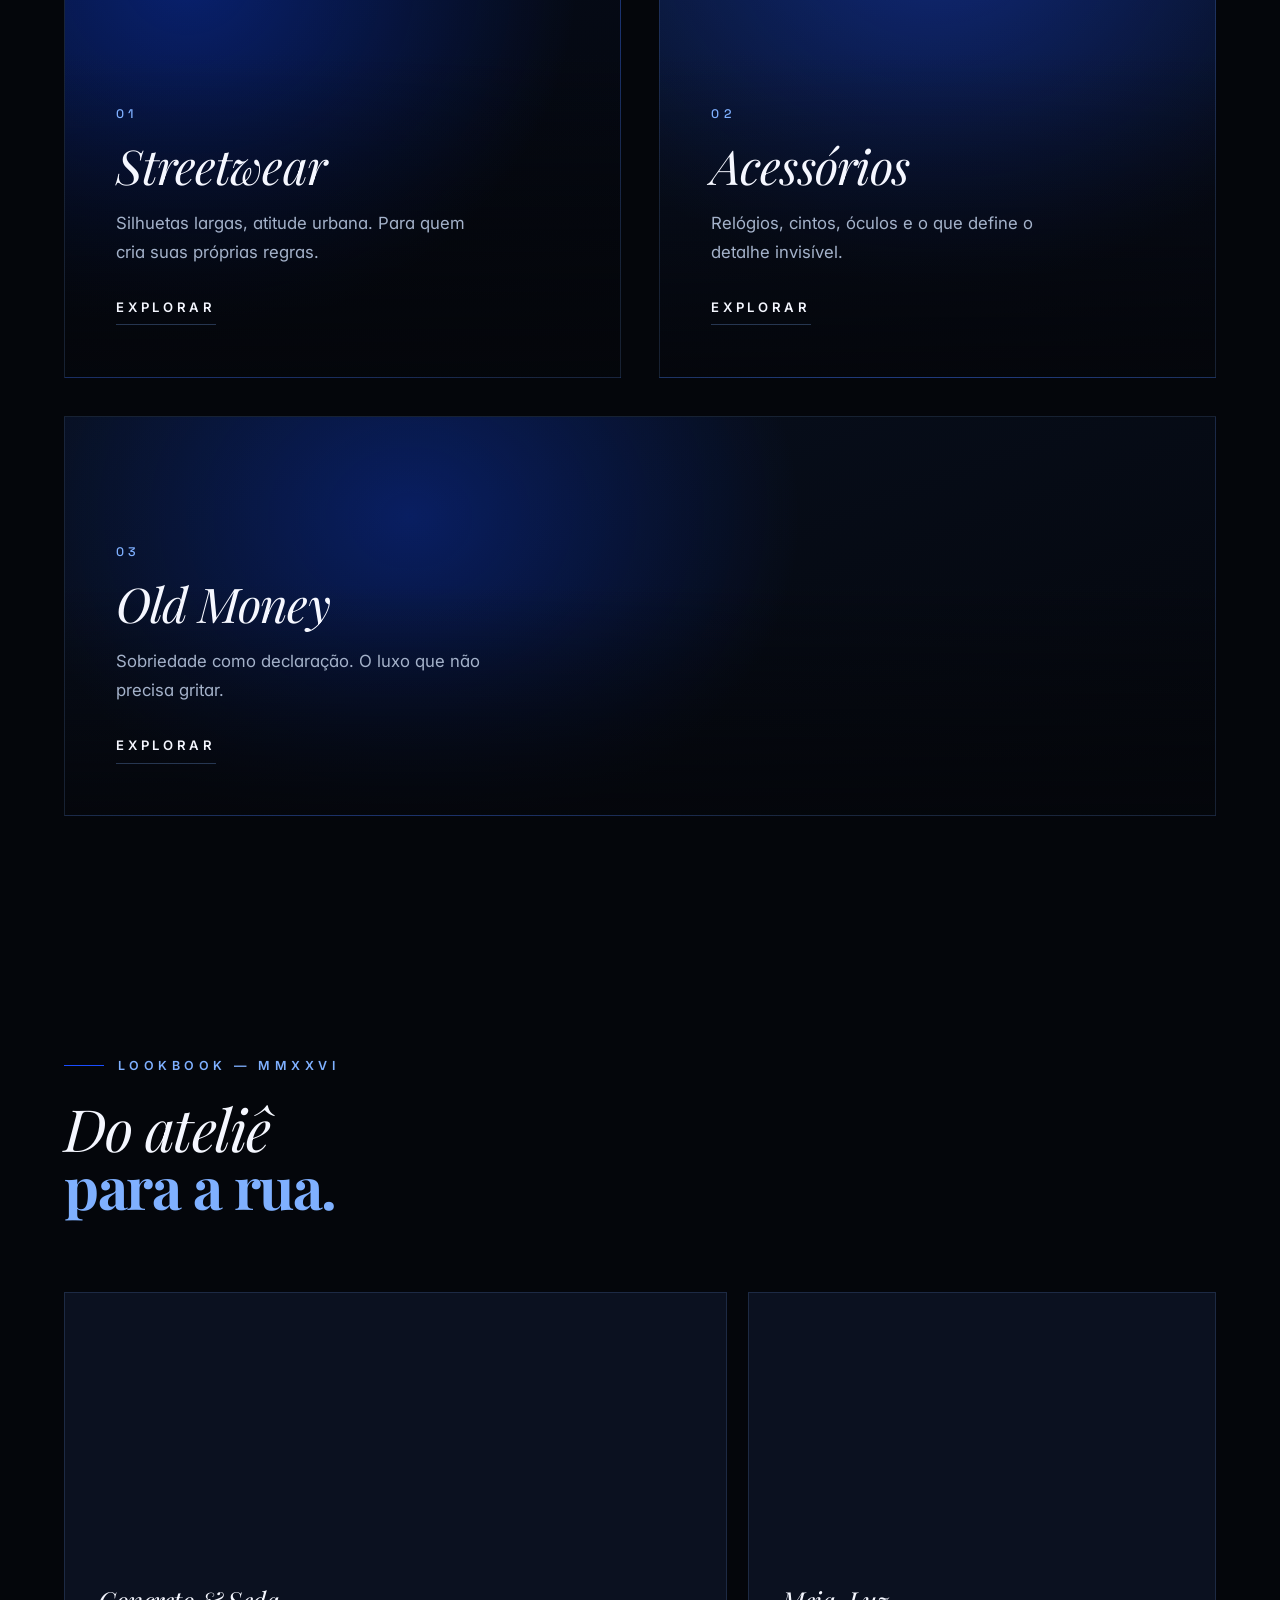
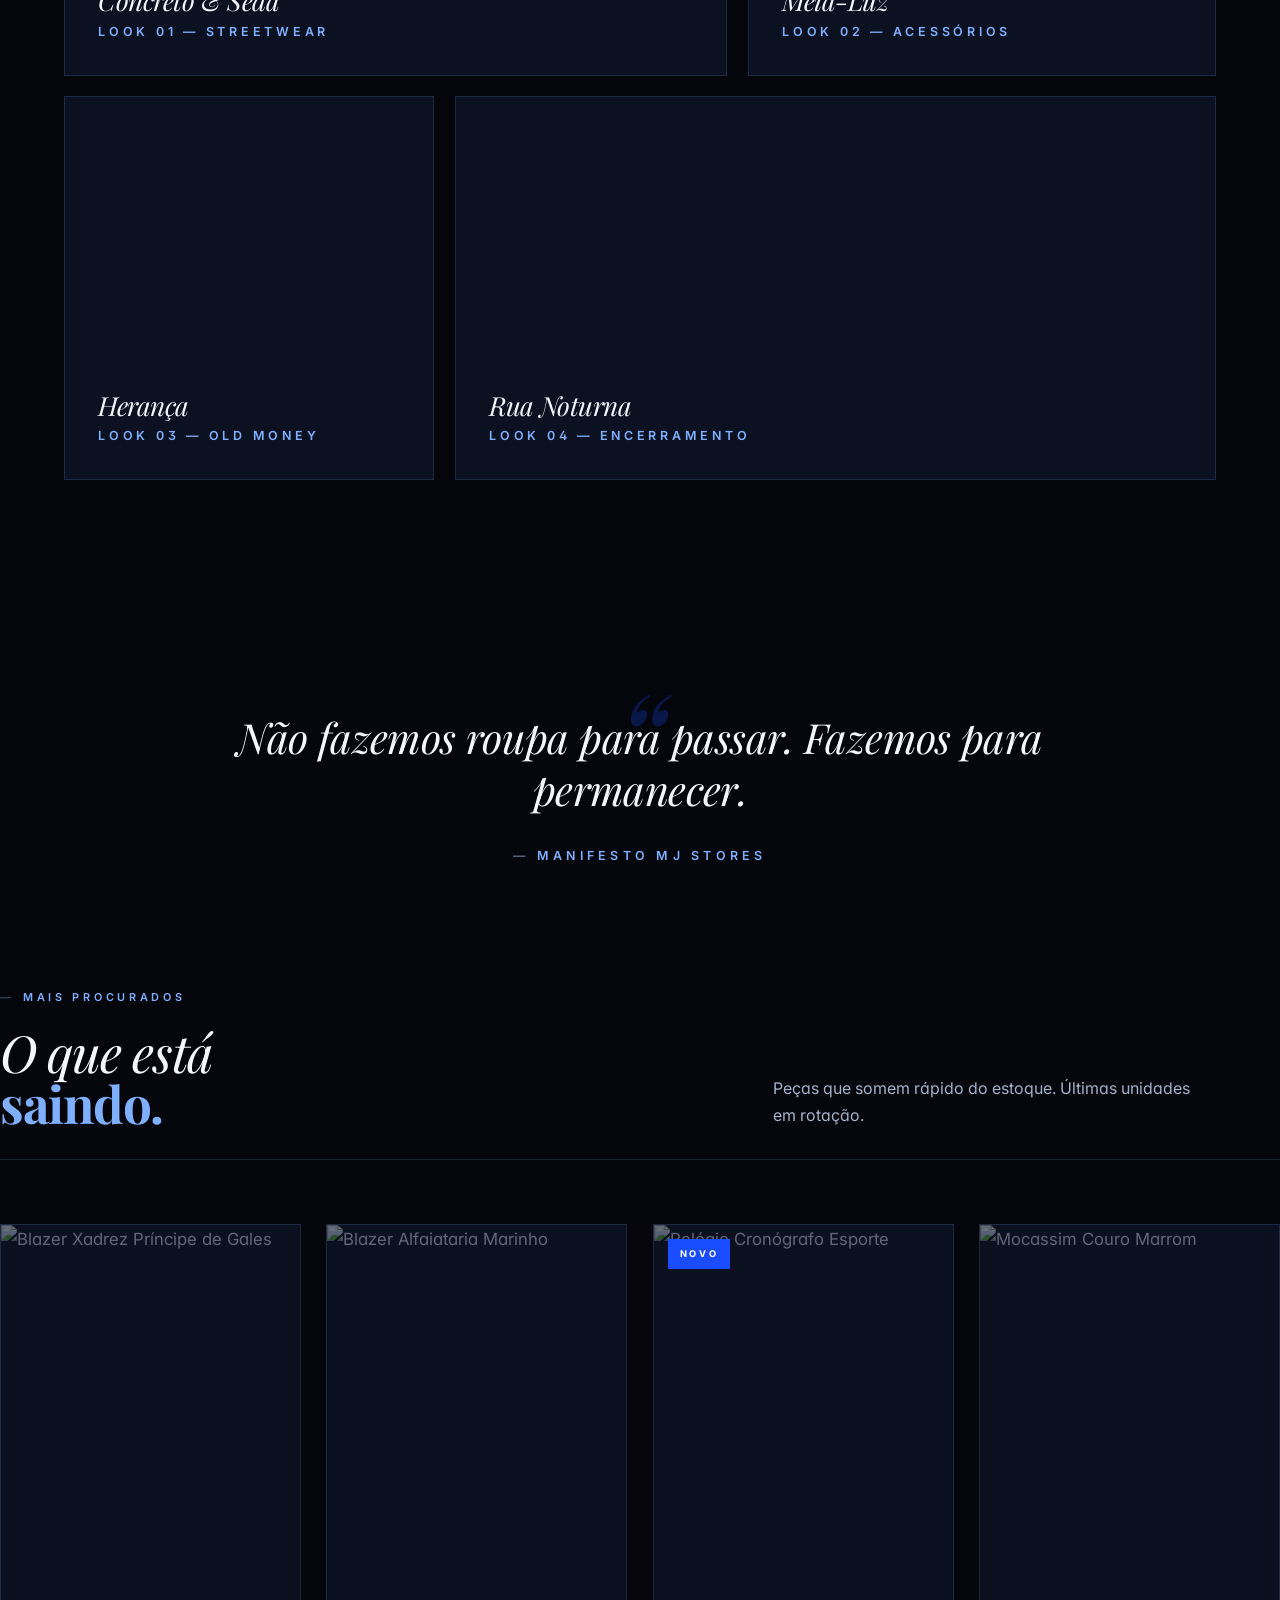
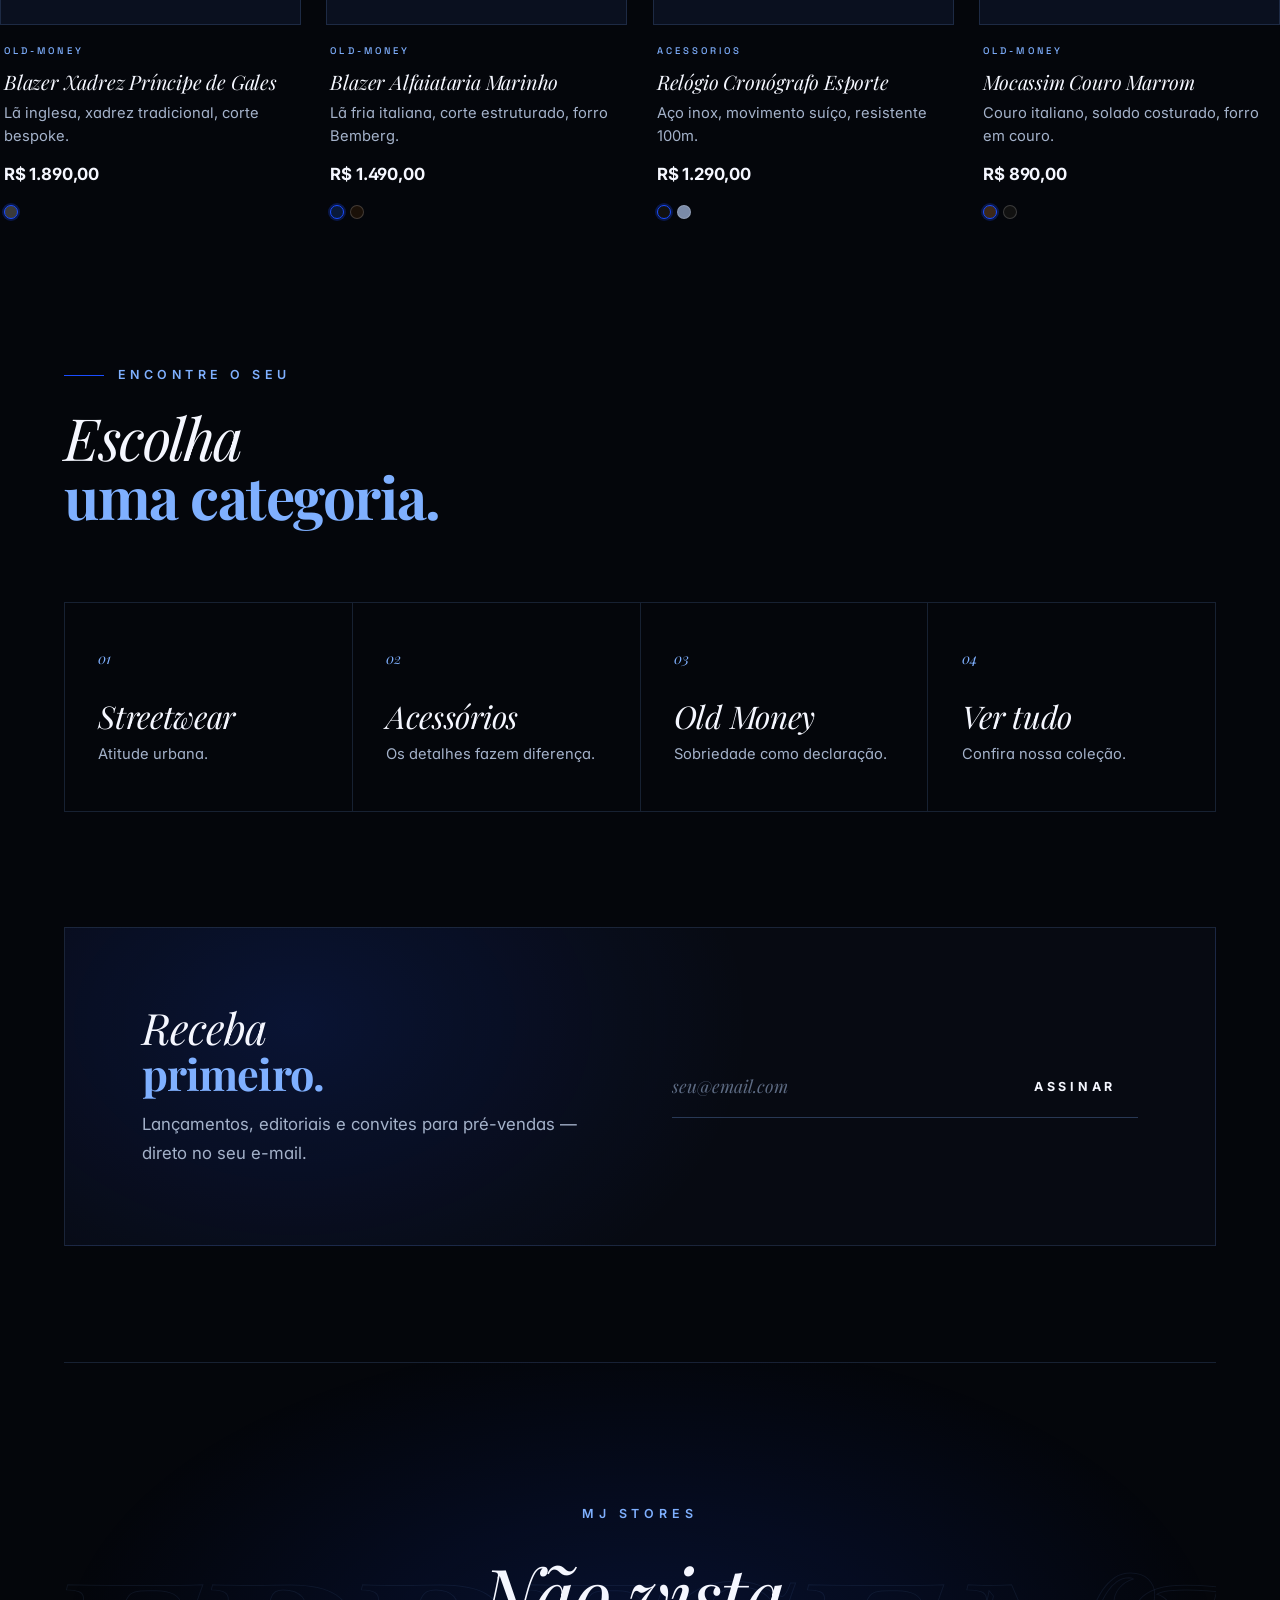
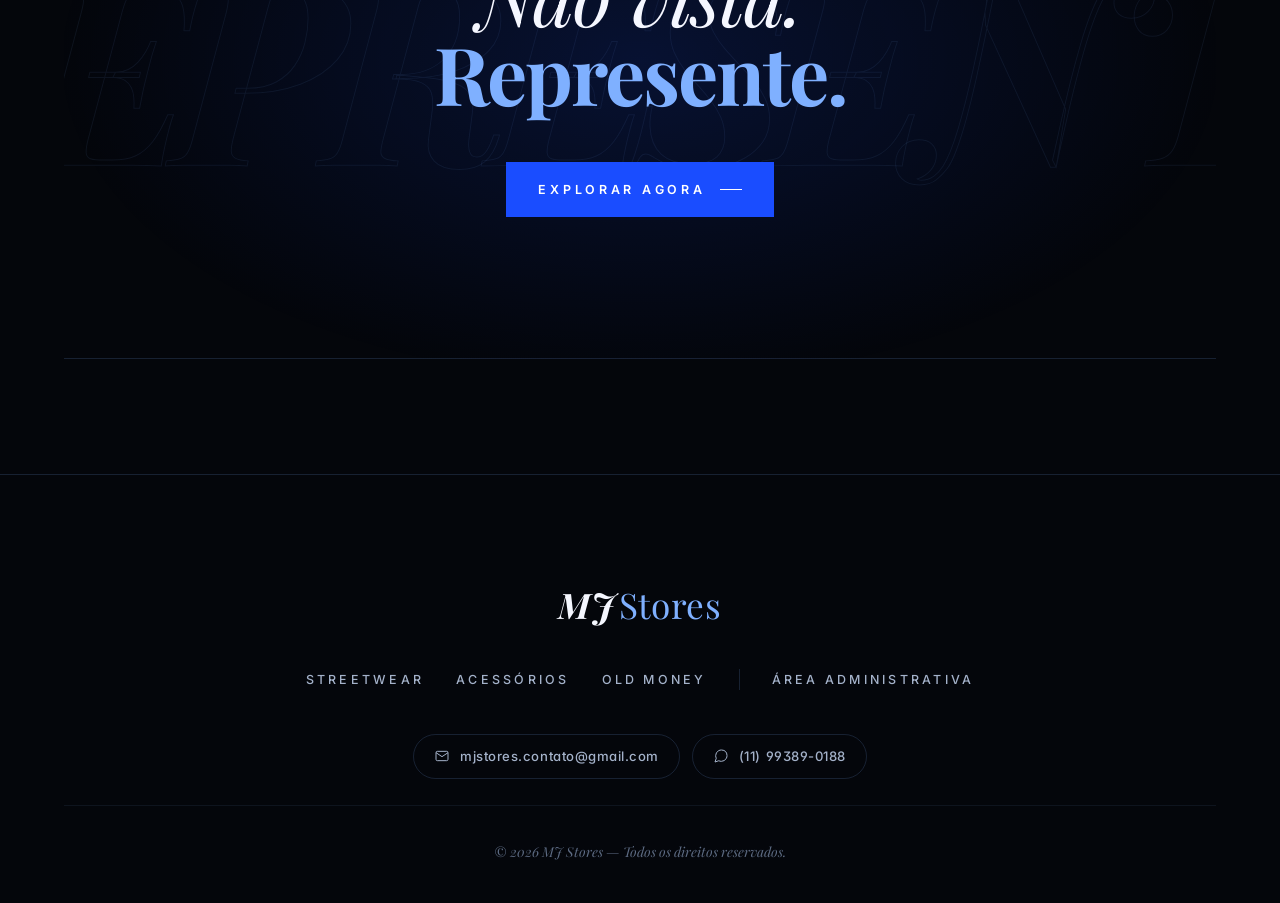
==== commit ce8b6c2d: "Adicionei e-mail e WhatsApp no footer" ====
--- a/index.html
+++ b/index.html
@@ -229,7 +229,24 @@
         <a href="old-money.html">Old Money</a>
         <a href="admin.html" class="admin-link">Área administrativa</a>
     </nav>
-    <p>© 2026 MJ Stores — Todos os direitos reservados.</p>
+    <div class="footer-contato">
+    <a href="mailto:mjstores.contato@gmail.com" class="footer-contato-link">
+        <svg viewBox="0 0 24 24" fill="none" stroke="currentColor" stroke-width="1.5">
+            <rect x="3" y="5" width="18" height="14" rx="2"/>
+            <path d="M3 7l9 6 9-6"/>
+        </svg>
+        <span>mjstores.contato@gmail.com</span>
+    </a>
+
+    <a href="https://wa.me/5511993890188" target="_blank" rel="noopener" class="footer-contato-link">
+        <svg viewBox="0 0 24 24" fill="none" stroke="currentColor" stroke-width="1.5">
+            <path d="M21 11.5a8.38 8.38 0 0 1-.9 3.8 8.5 8.5 0 0 1-7.6 4.7 8.38 8.38 0 0 1-3.8-.9L3 21l1.9-5.7a8.38 8.38 0 0 1-.9-3.8 8.5 8.5 0 0 1 4.7-7.6 8.38 8.38 0 0 1 3.8-.9h.5a8.48 8.48 0 0 1 8 8v.5z"/>
+        </svg>
+        <span>(11) 99389-0188</span>
+    </a>
+</div>
+
+<p>© 2026 MJ Stores — Todos os direitos reservados.</p>
 </footer>
 
 <script src="https://www.gstatic.com/firebasejs/10.7.0/firebase-app-compat.js"></script>
--- a/css/style.css
+++ b/css/style.css
@@ -3721,4 +3721,69 @@
     font-style: normal;
     font-weight: 700;
     color: var(--blue-3);
+}
+
+/* =========================================================
+   FOOTER — contatos (e-mail + WhatsApp)
+   ========================================================= */
+
+.footer-contato {
+    display: flex;
+    flex-wrap: wrap;
+    justify-content: center;
+    align-items: center;
+    gap: 12px;
+    margin: 0 0 26px;
+    padding: 0;
+}
+
+.footer-contato-link {
+    display: inline-flex;
+    align-items: center;
+    gap: 10px;
+    padding: 10px 20px;
+    font-family: var(--ff-sans);
+    font-size: .82rem;
+    font-weight: 500;
+    letter-spacing: .04em;
+    color: var(--paper-2);
+    background: transparent;
+    border: 1px solid var(--line-1);
+    border-radius: 99px;
+    text-decoration: none;
+    transition: all .35s var(--ease-soft);
+}
+
+.footer-contato-link:hover {
+    color: var(--blue-3);
+    border-color: var(--blue-2);
+    background: rgba(26, 77, 255, .06);
+    transform: translateY(-2px);
+}
+
+.footer-contato-link svg {
+    width: 16px;
+    height: 16px;
+    flex-shrink: 0;
+}
+
+/* Cor oficial do WhatsApp no hover */
+.footer-contato-link[href*="wa.me"]:hover {
+    color: #25D366;
+    border-color: rgba(37, 211, 102, .45);
+    background: rgba(37, 211, 102, .08);
+}
+
+/* Mobile */
+@media (max-width: 480px) {
+    .footer-contato {
+        flex-direction: column;
+        gap: 8px;
+    }
+    .footer-contato-link {
+        width: 100%;
+        justify-content: center;
+        font-size: .76rem;
+        padding: 9px 16px;
+    }
 }
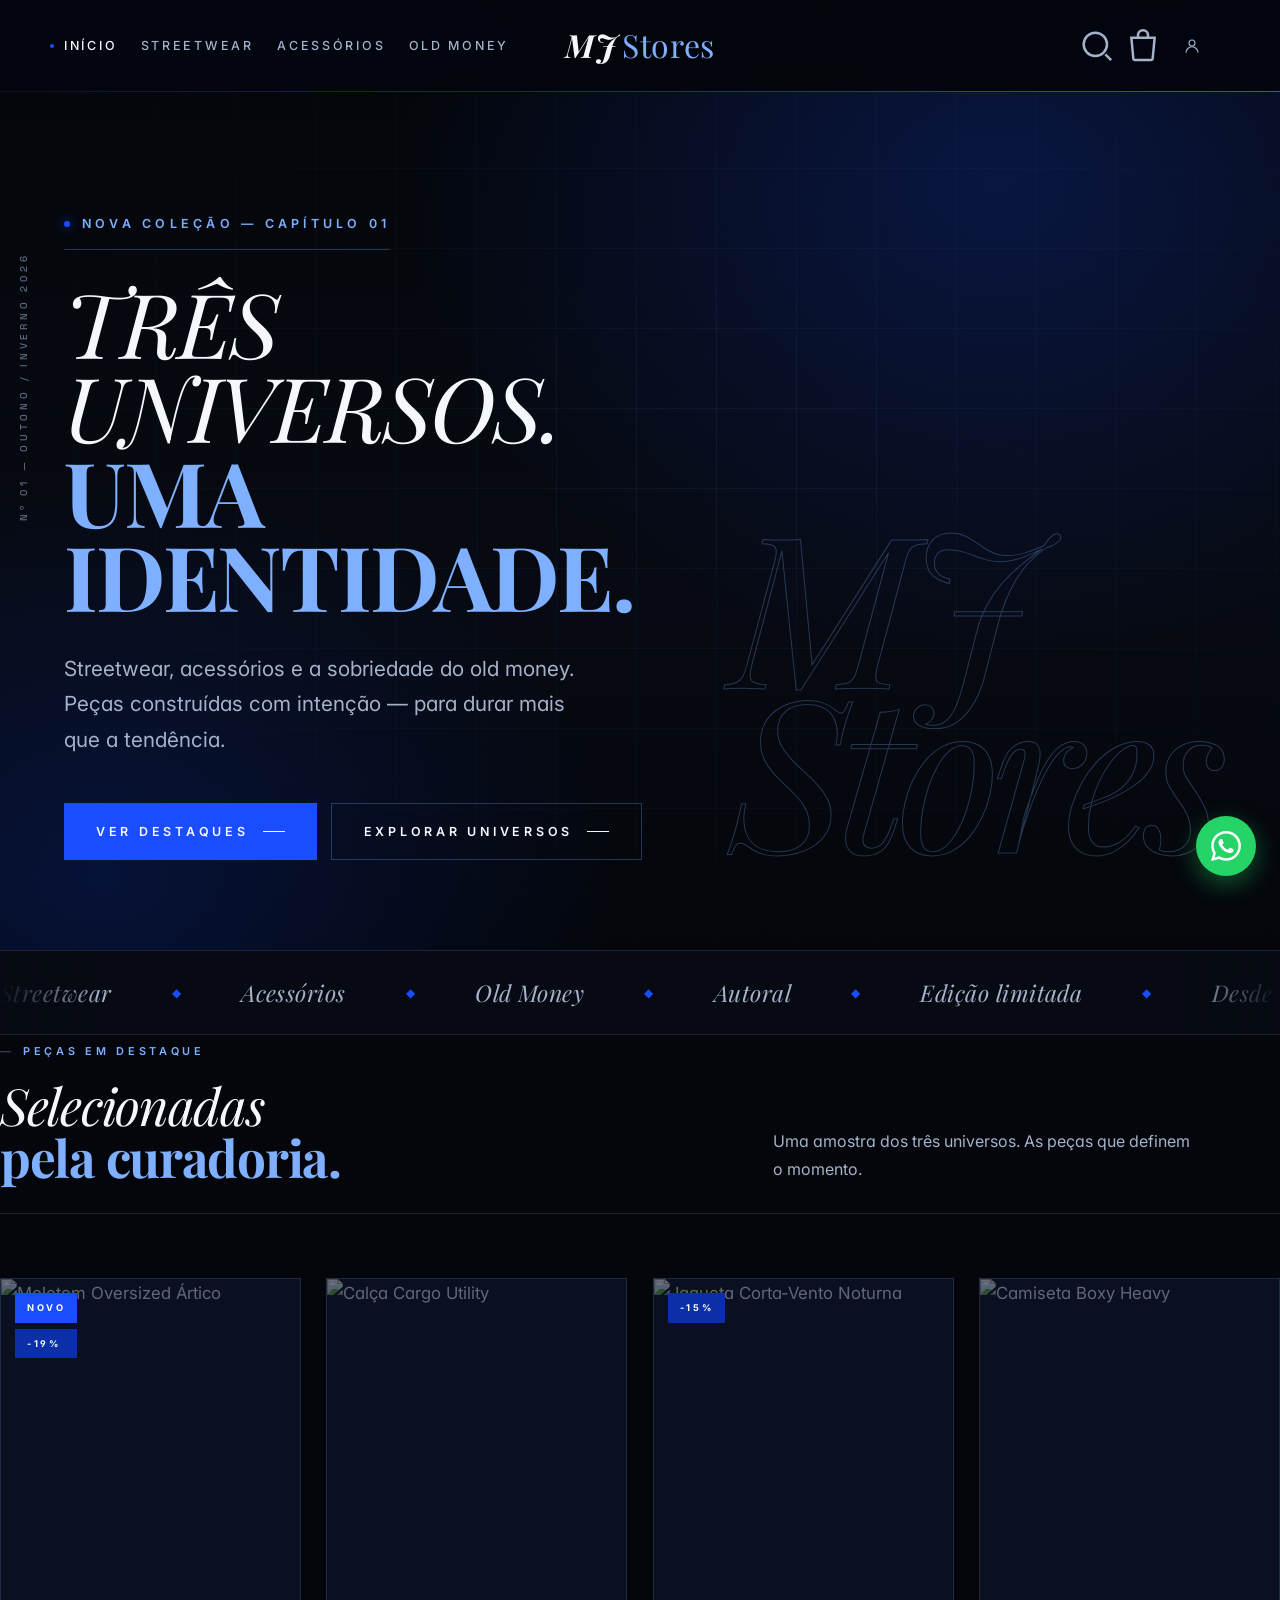
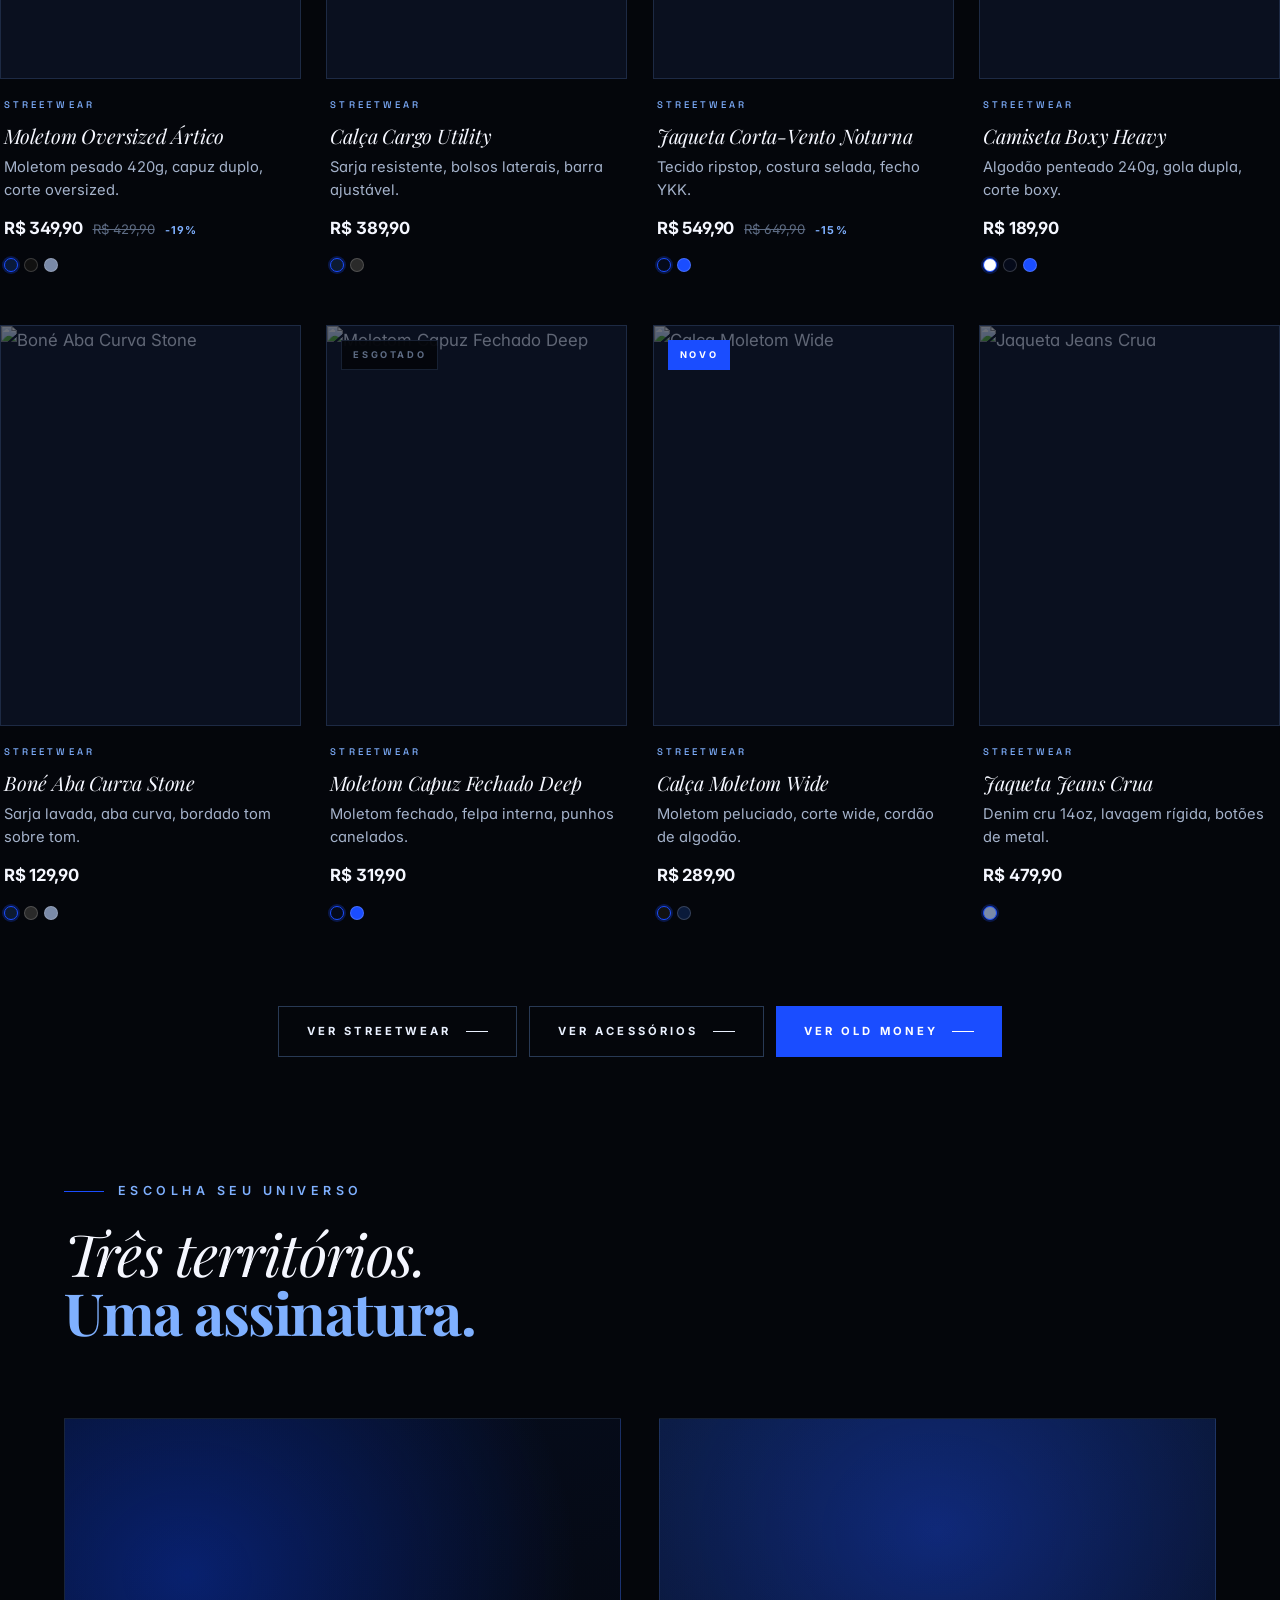
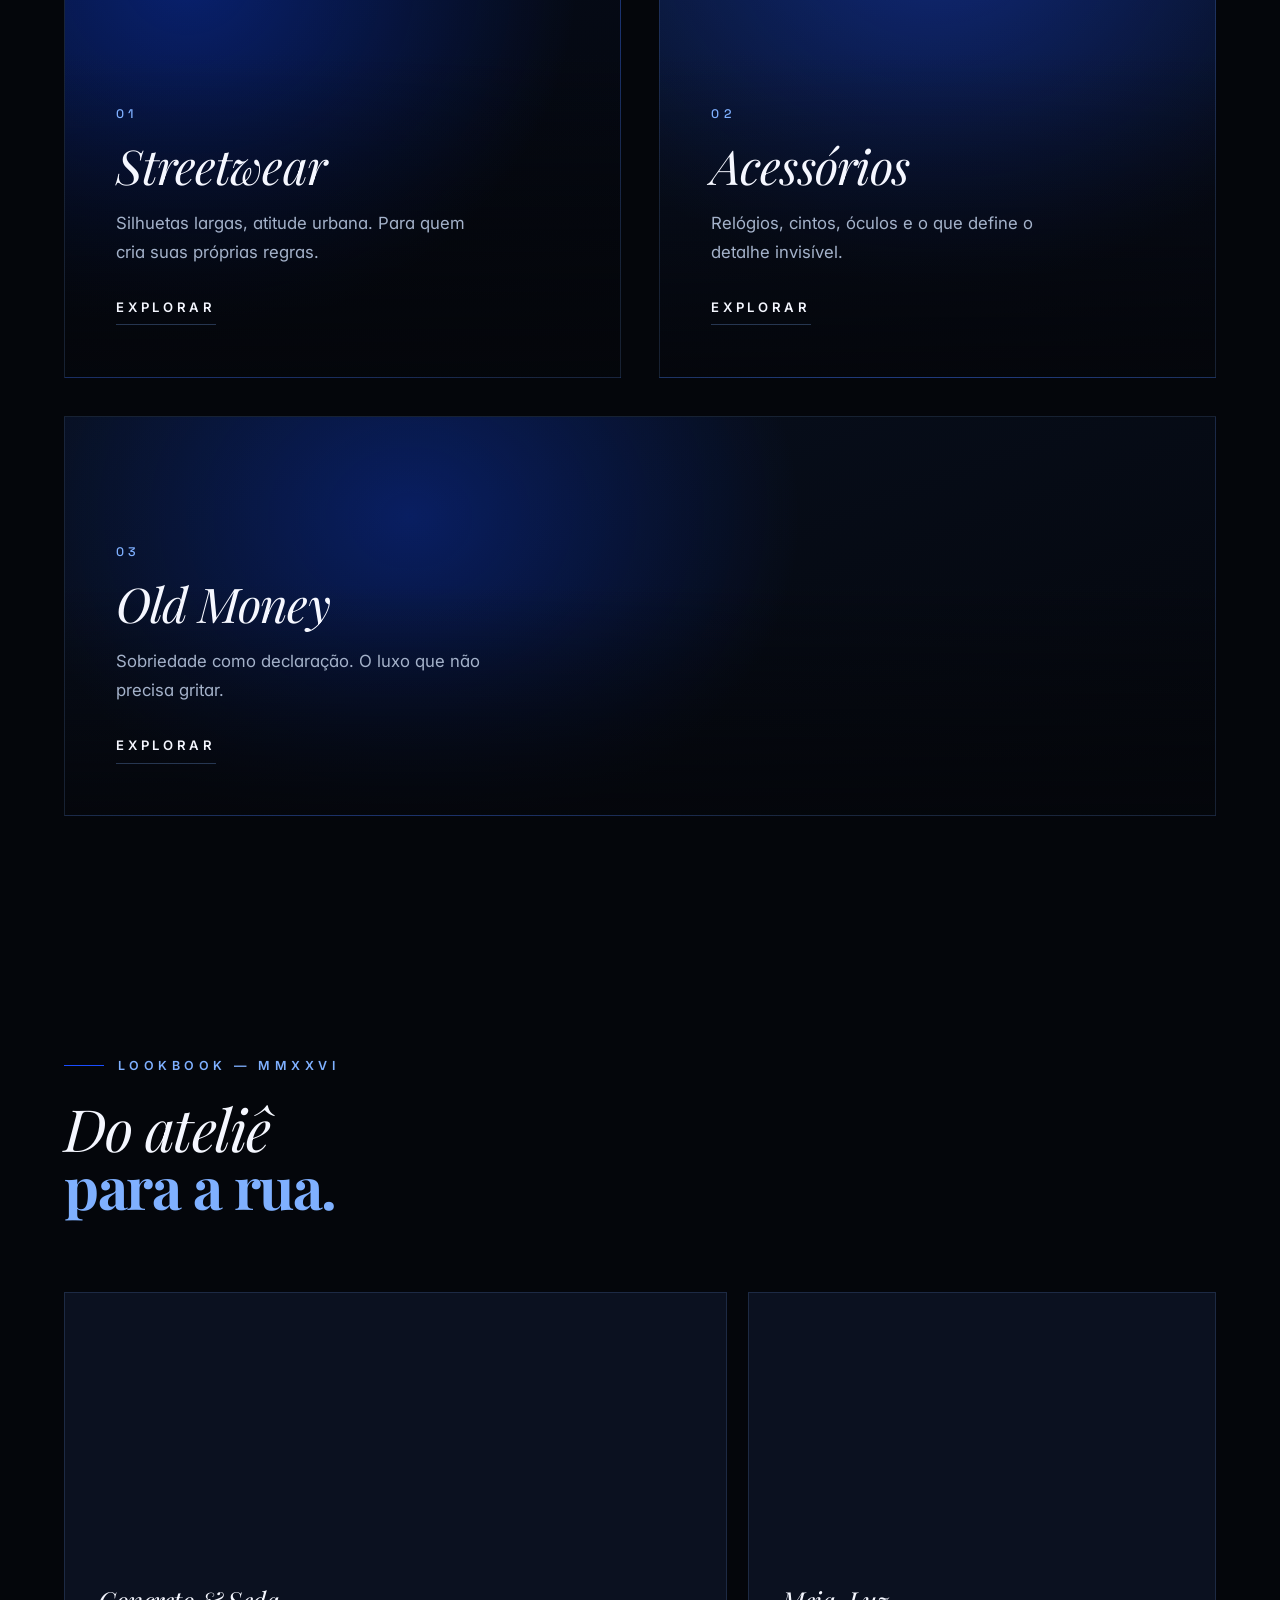
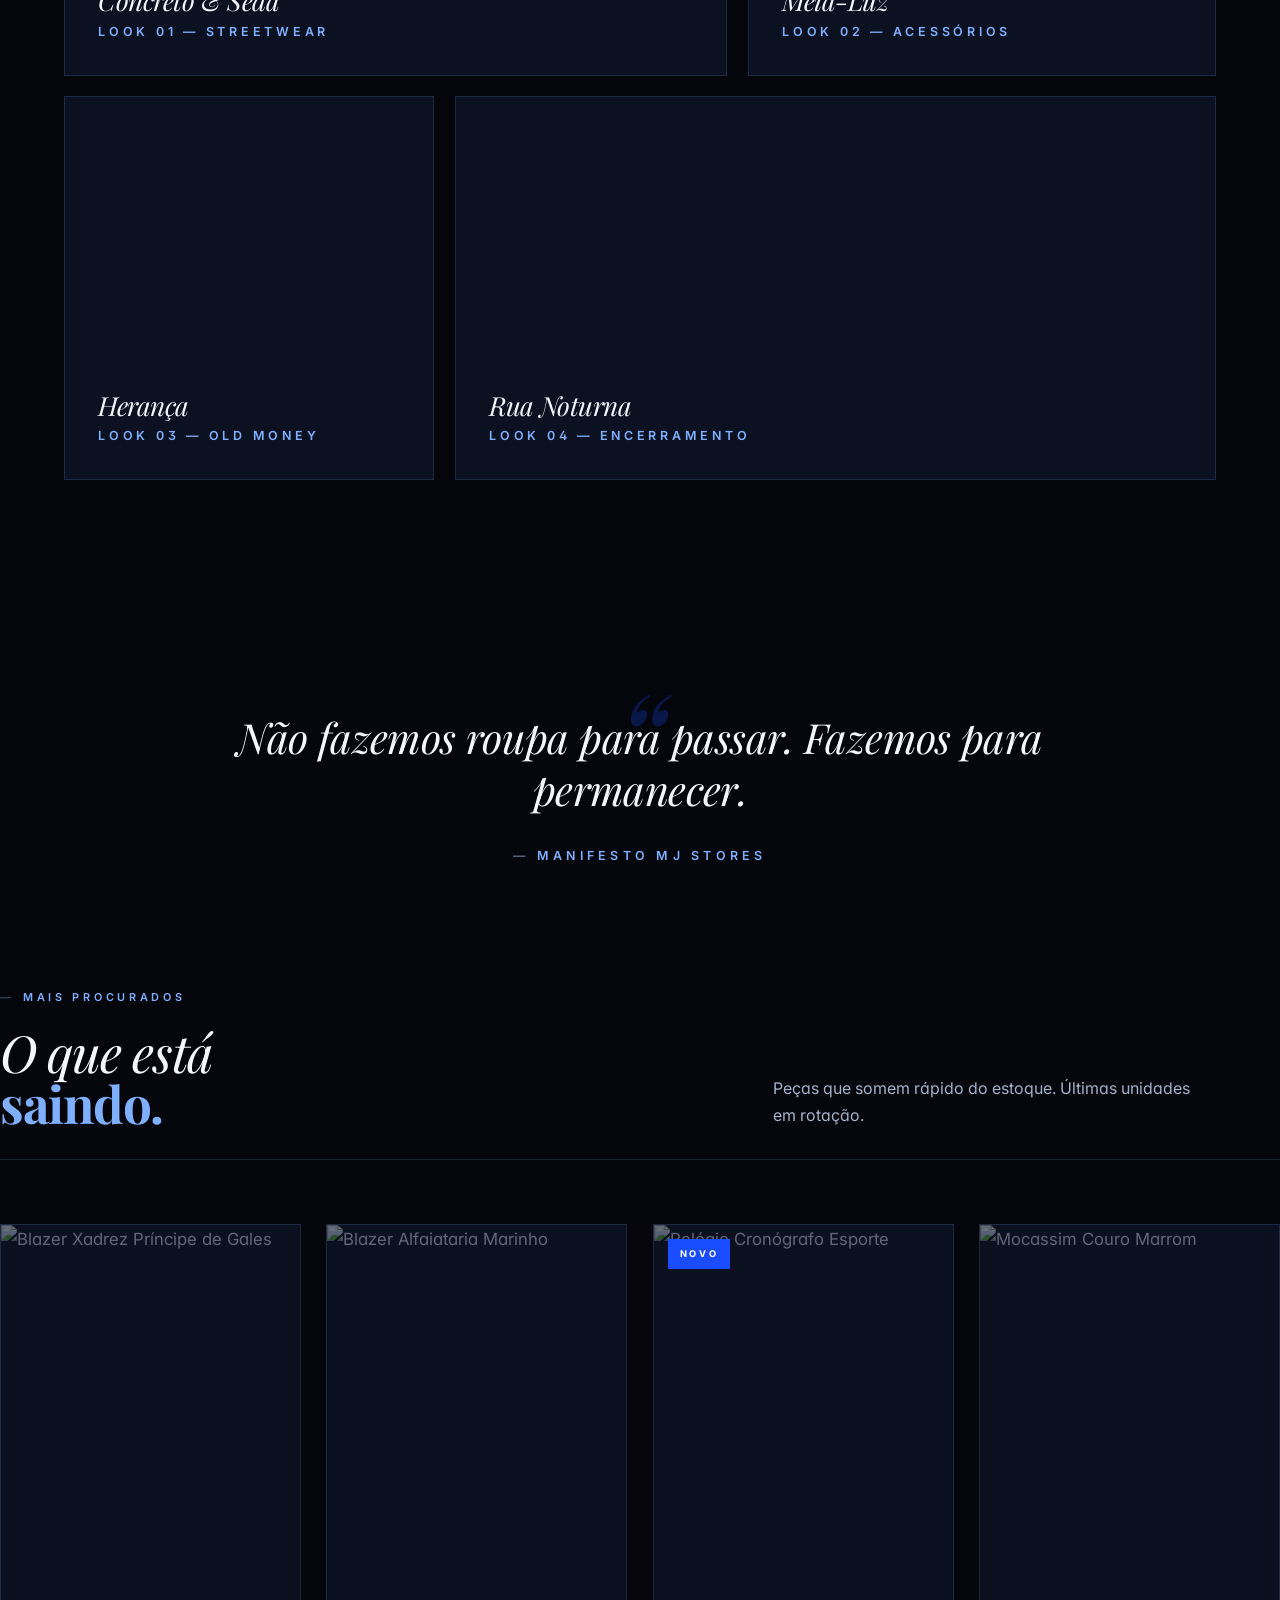
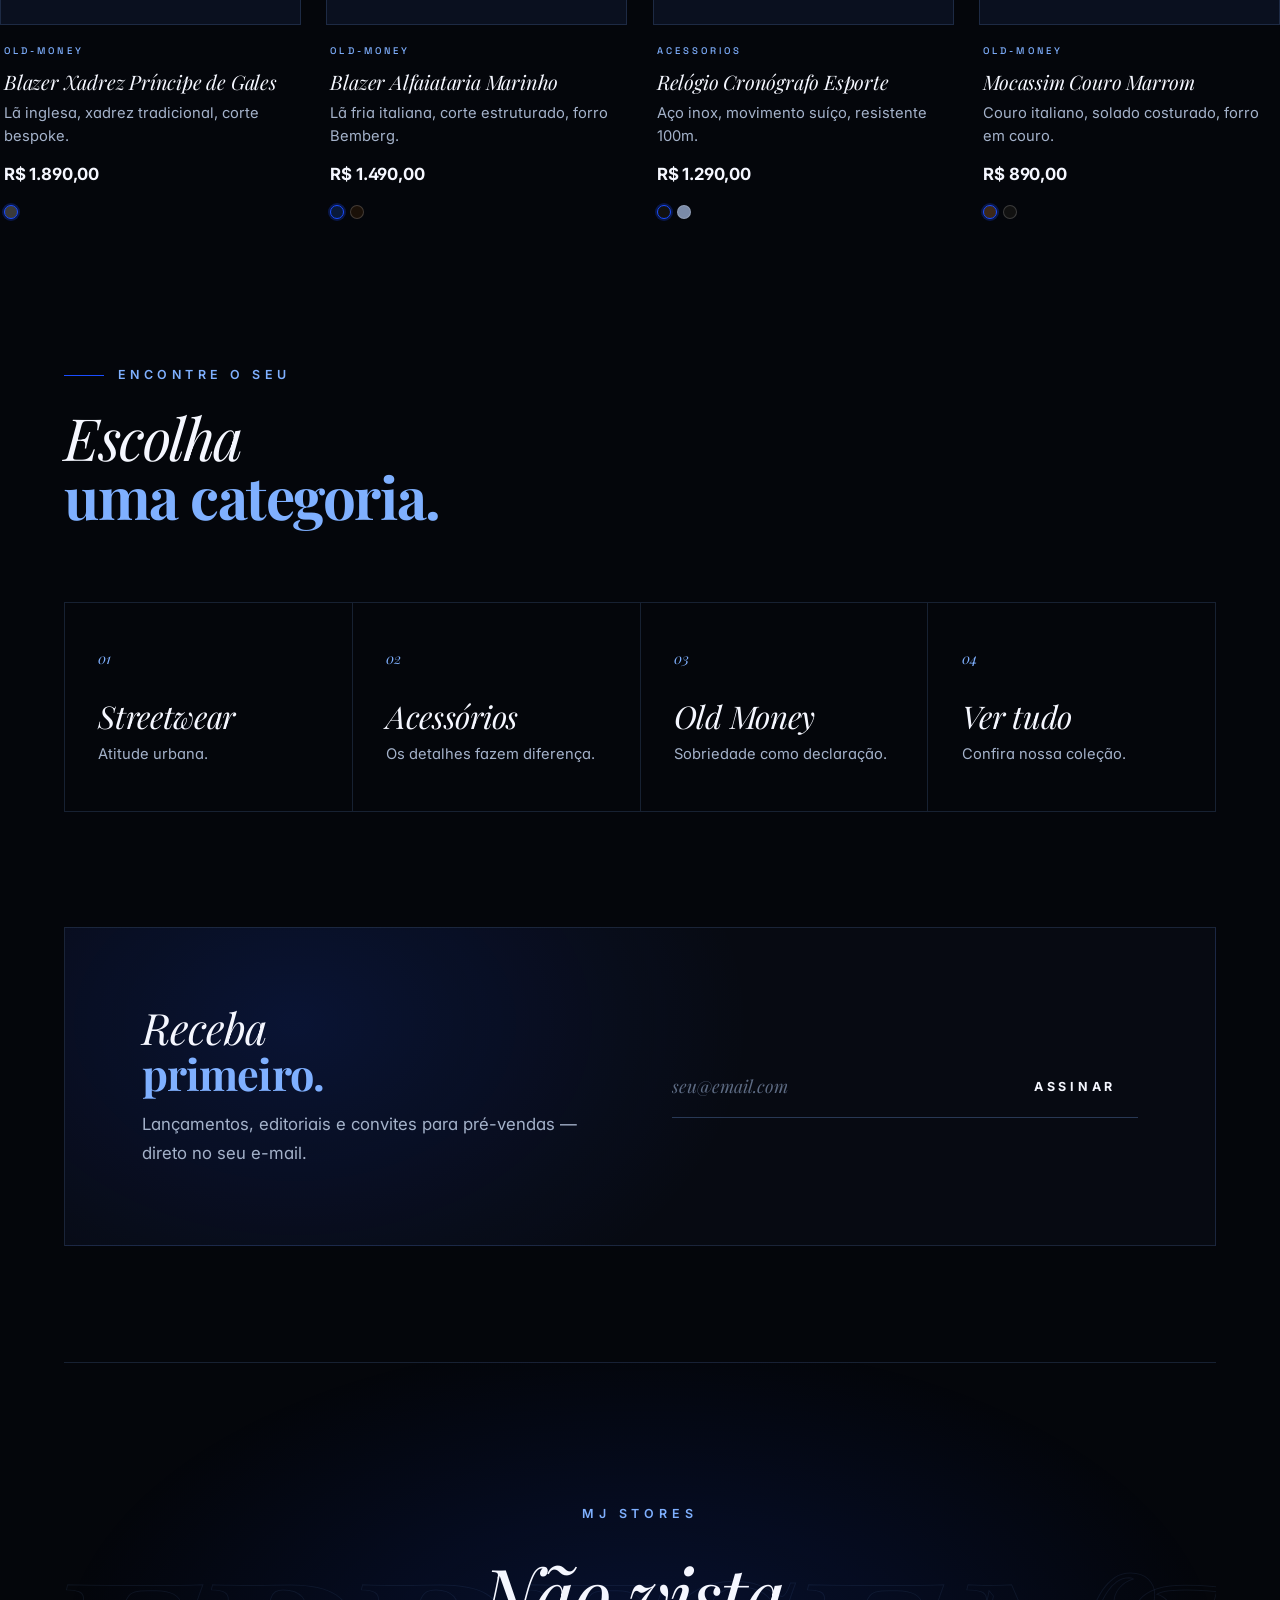
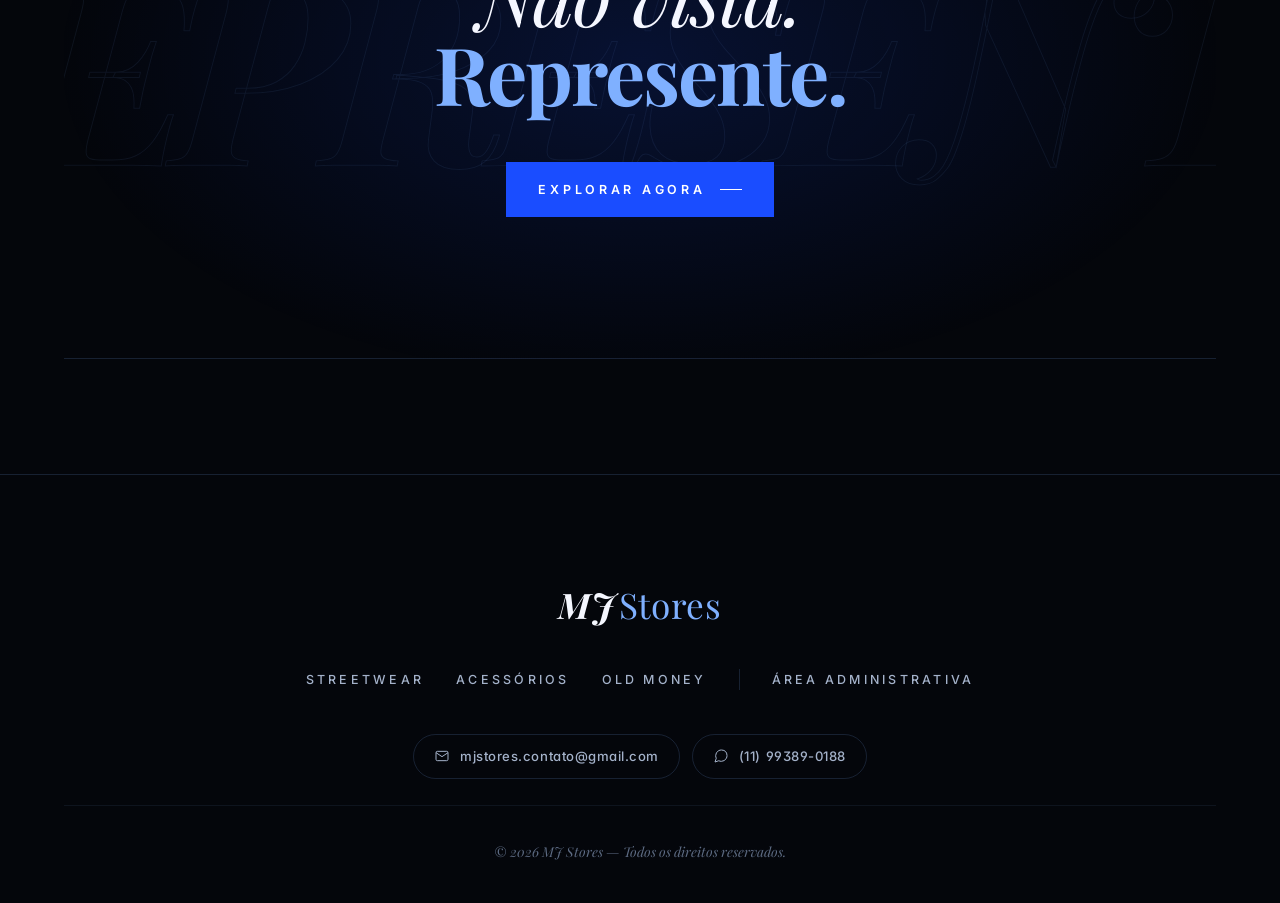
==== commit 45dd4cc2: "Botão do WatsApp agora funciona em todas as páginas" ====
--- a/index.html
+++ b/index.html
@@ -257,5 +257,6 @@
 <script src="js/products.js"></script>
 <script src="js/cart.js"></script>
 <script src="js/script.js"></script>
+<script src="js/whatsapp-float.js"></script>
 </body>
 </html>
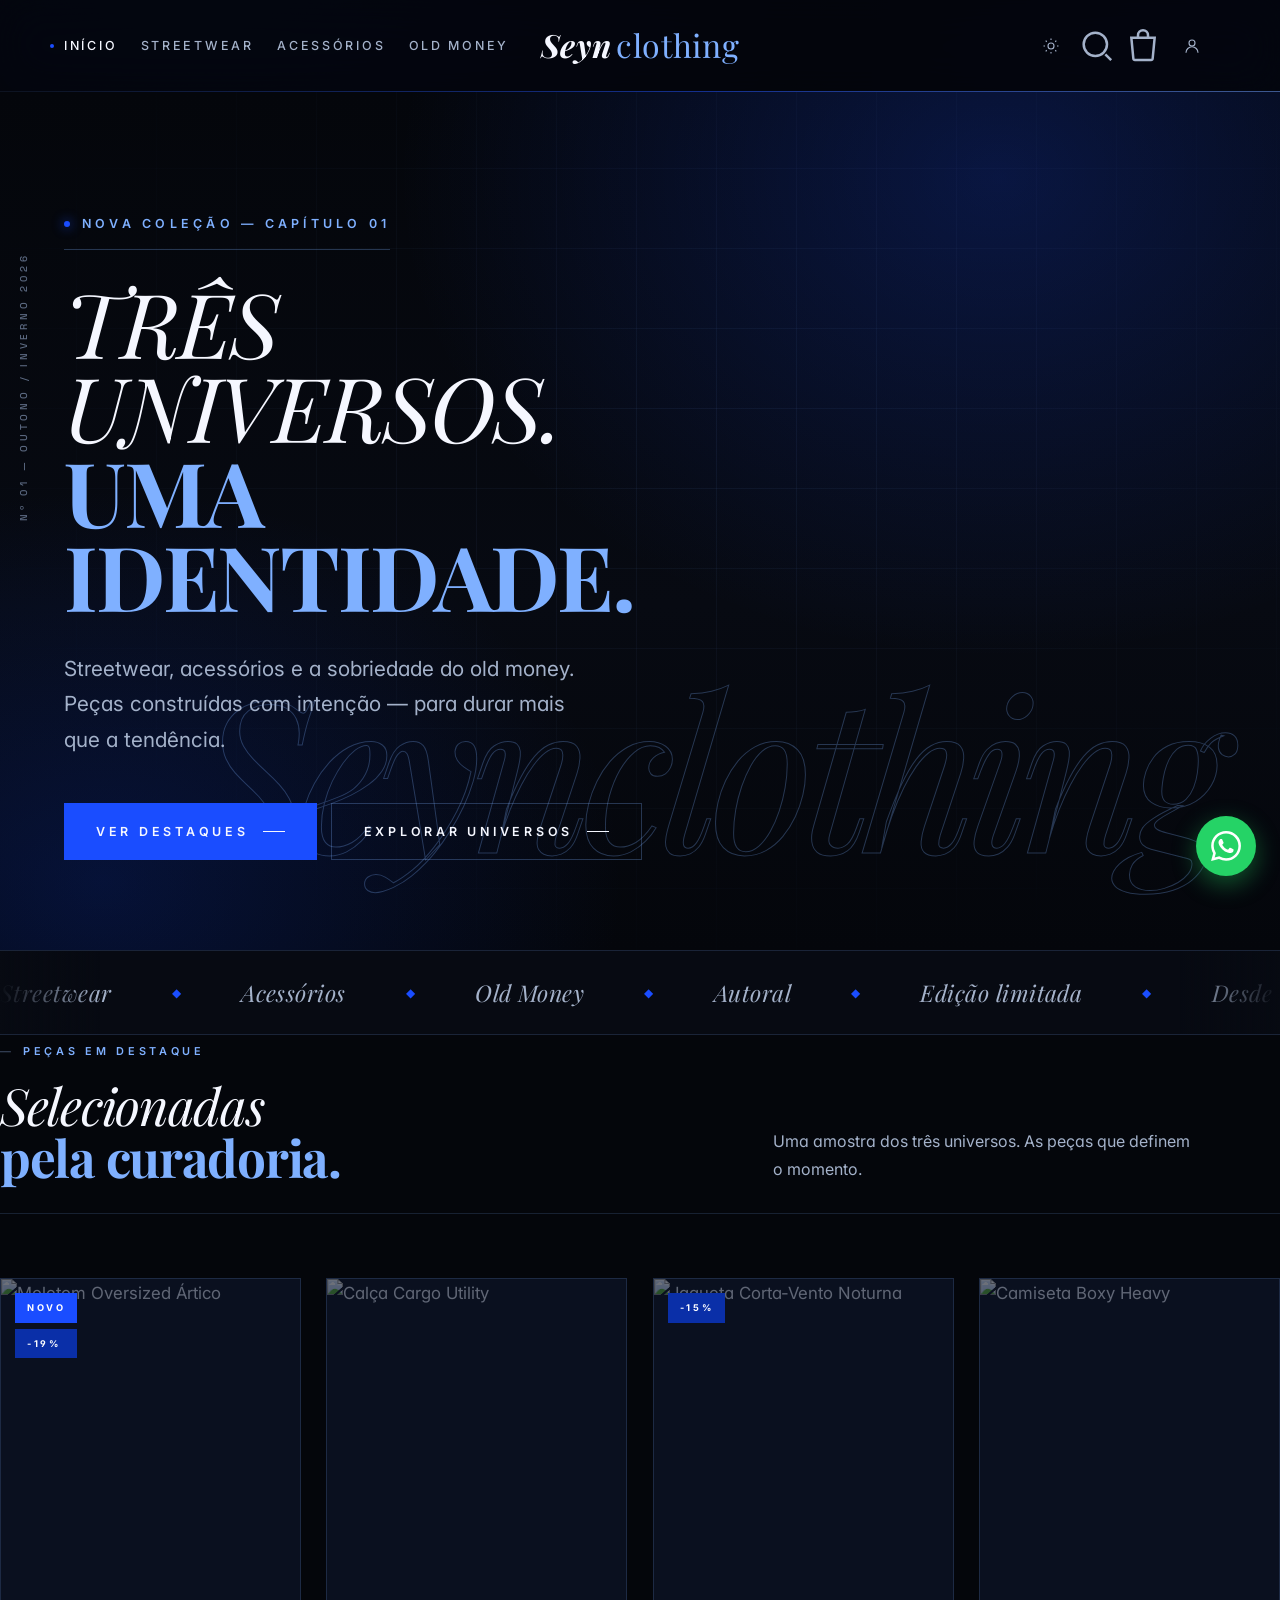
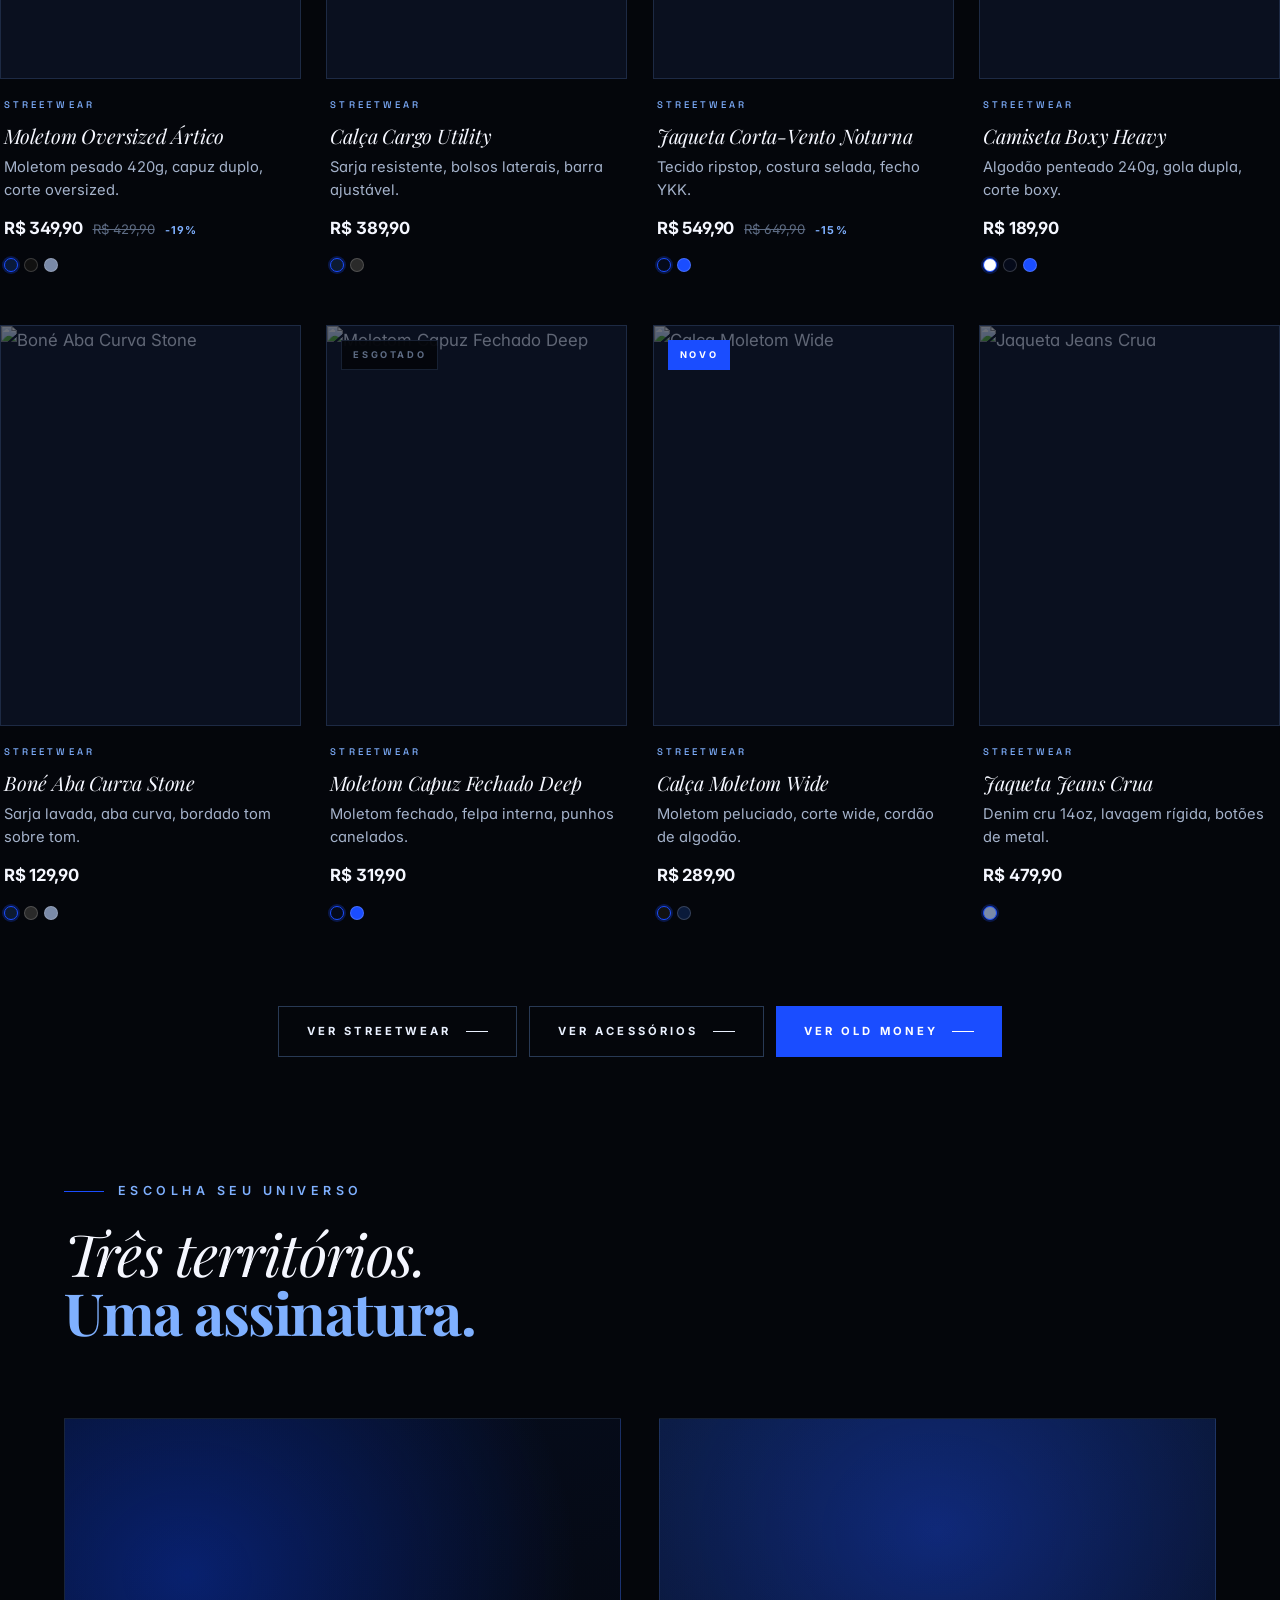
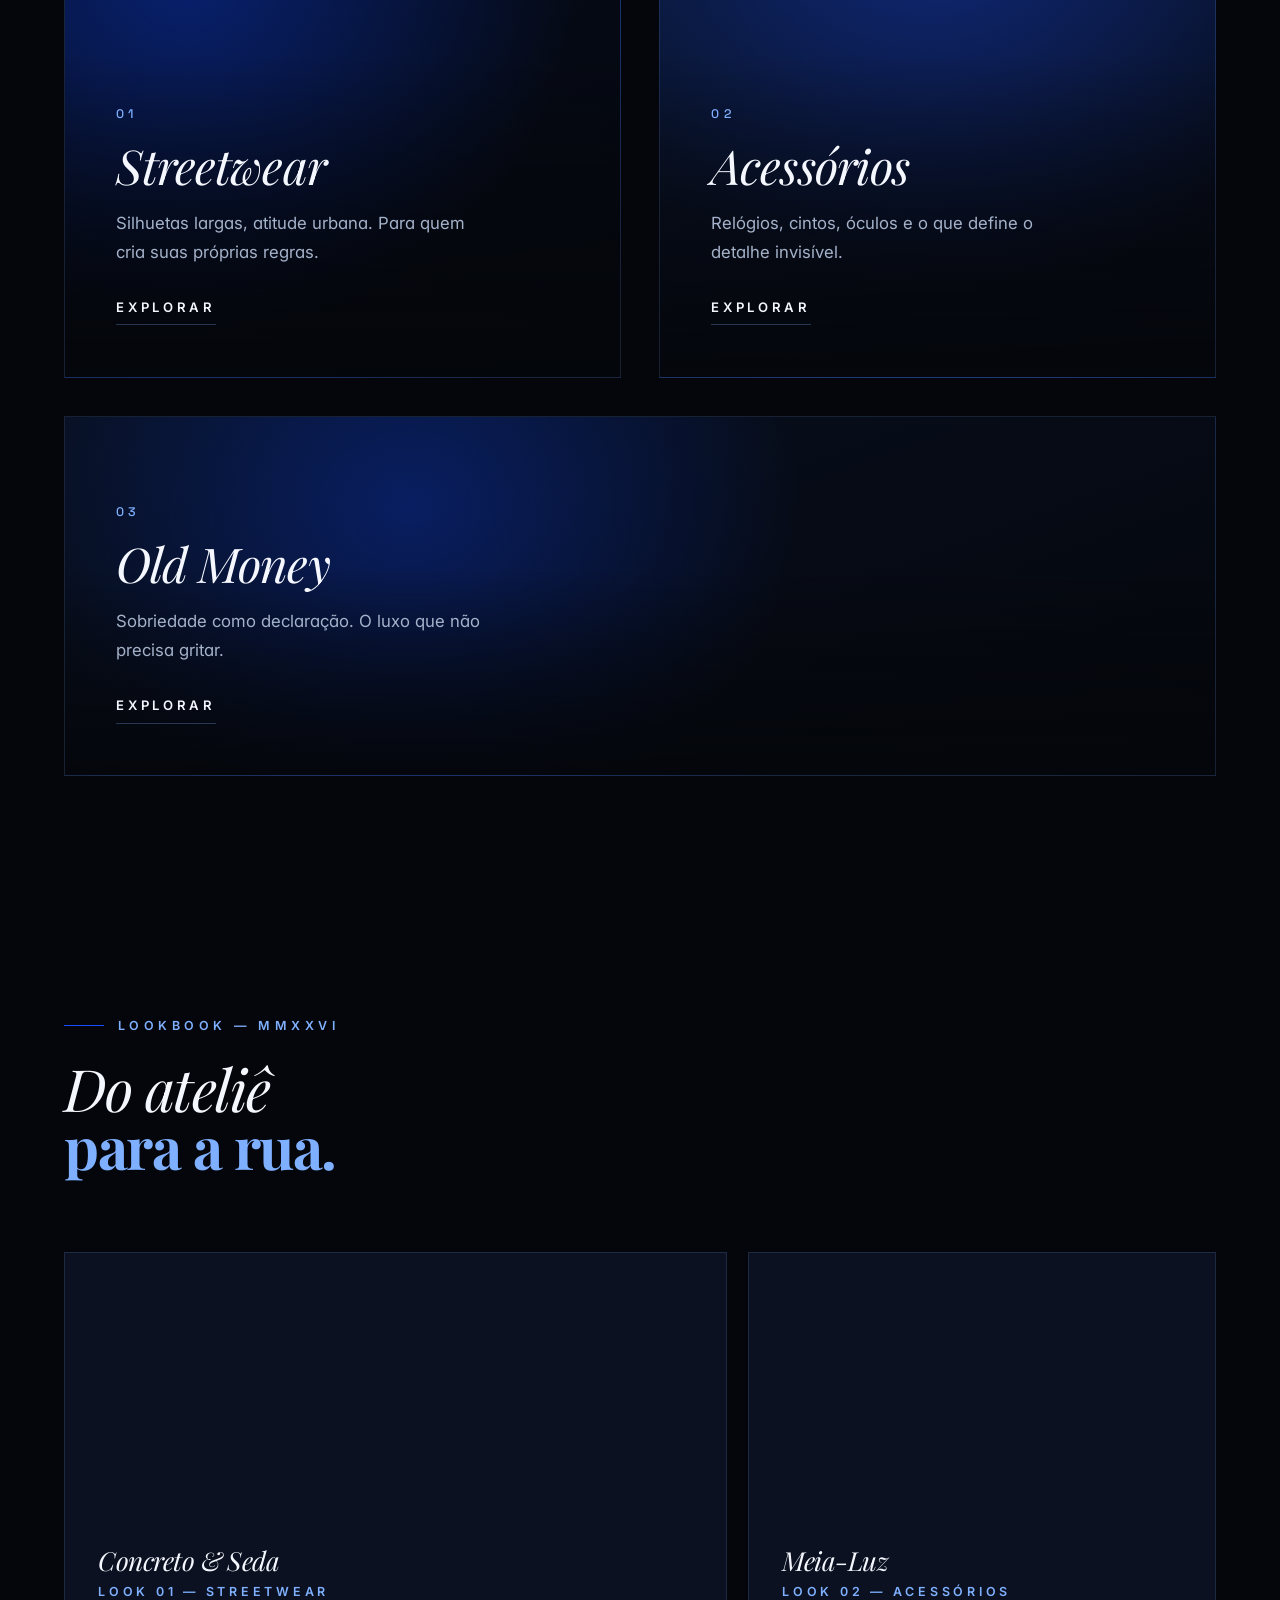
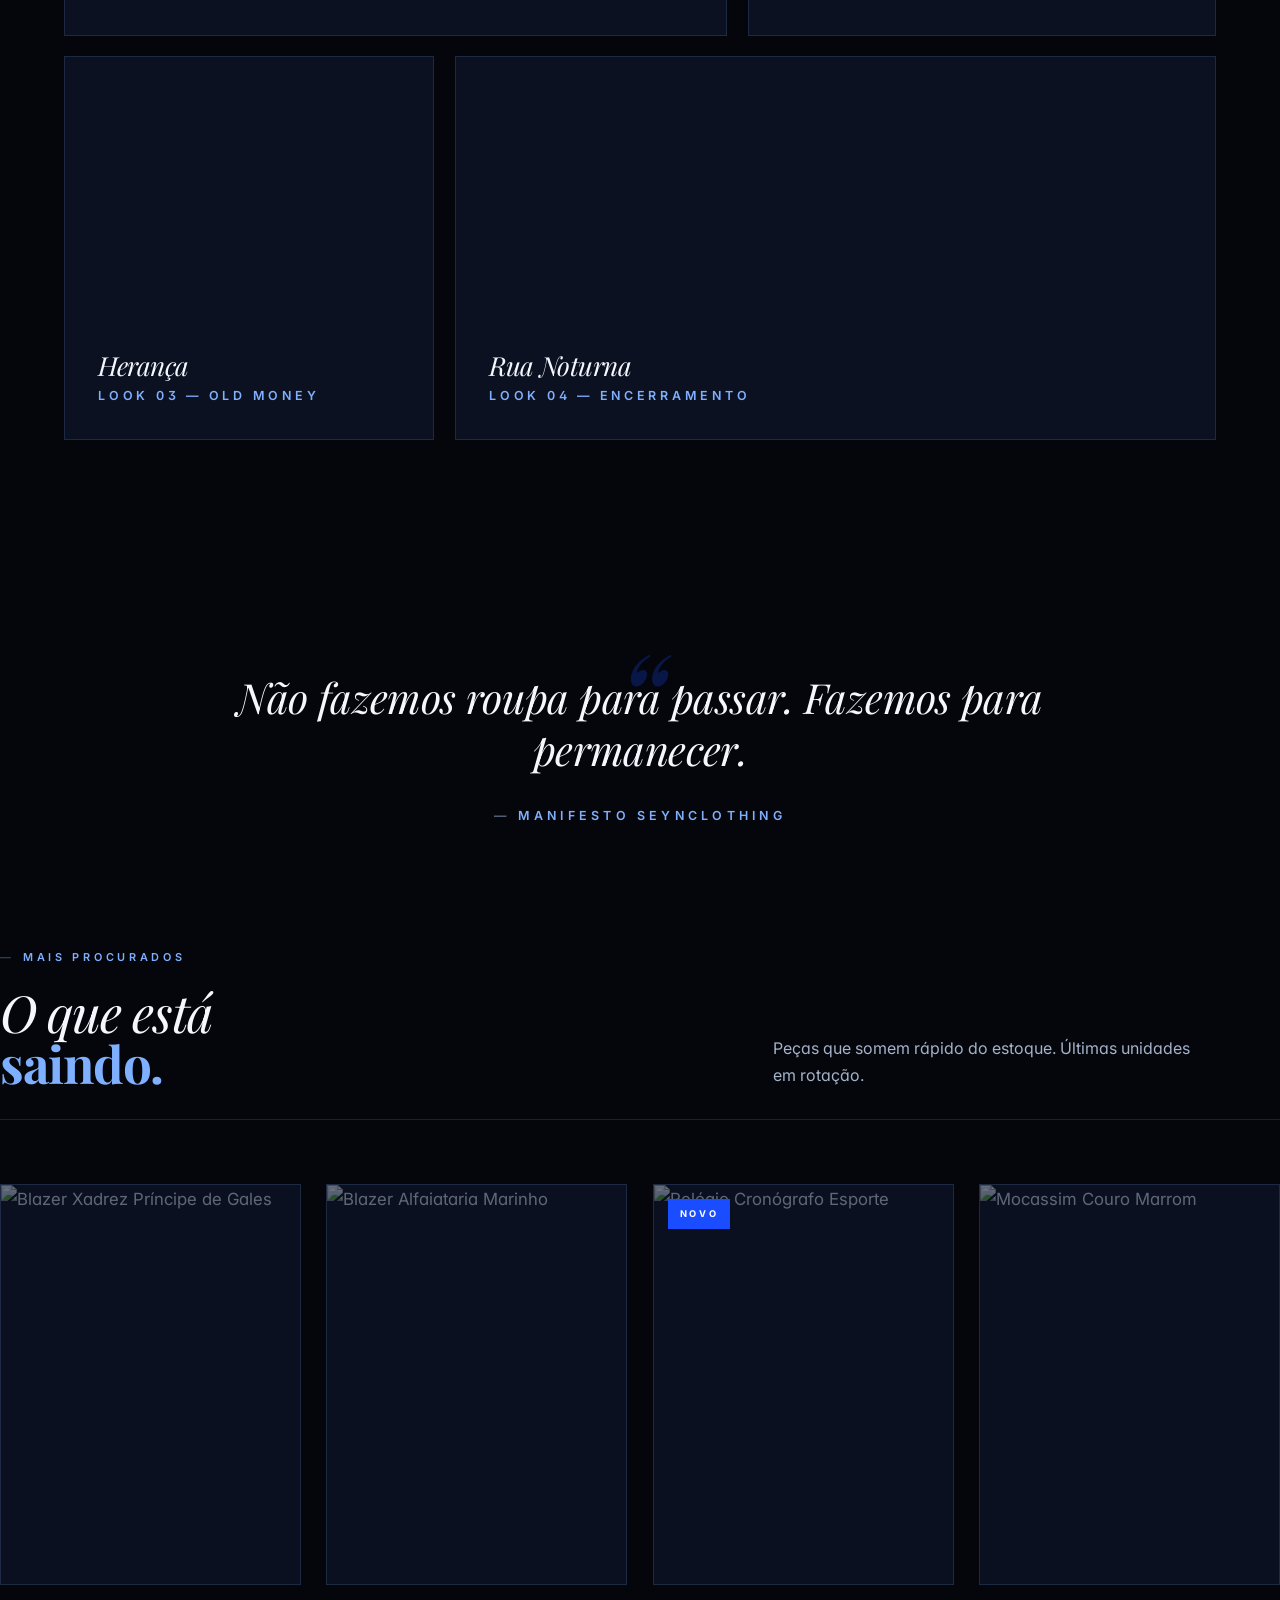
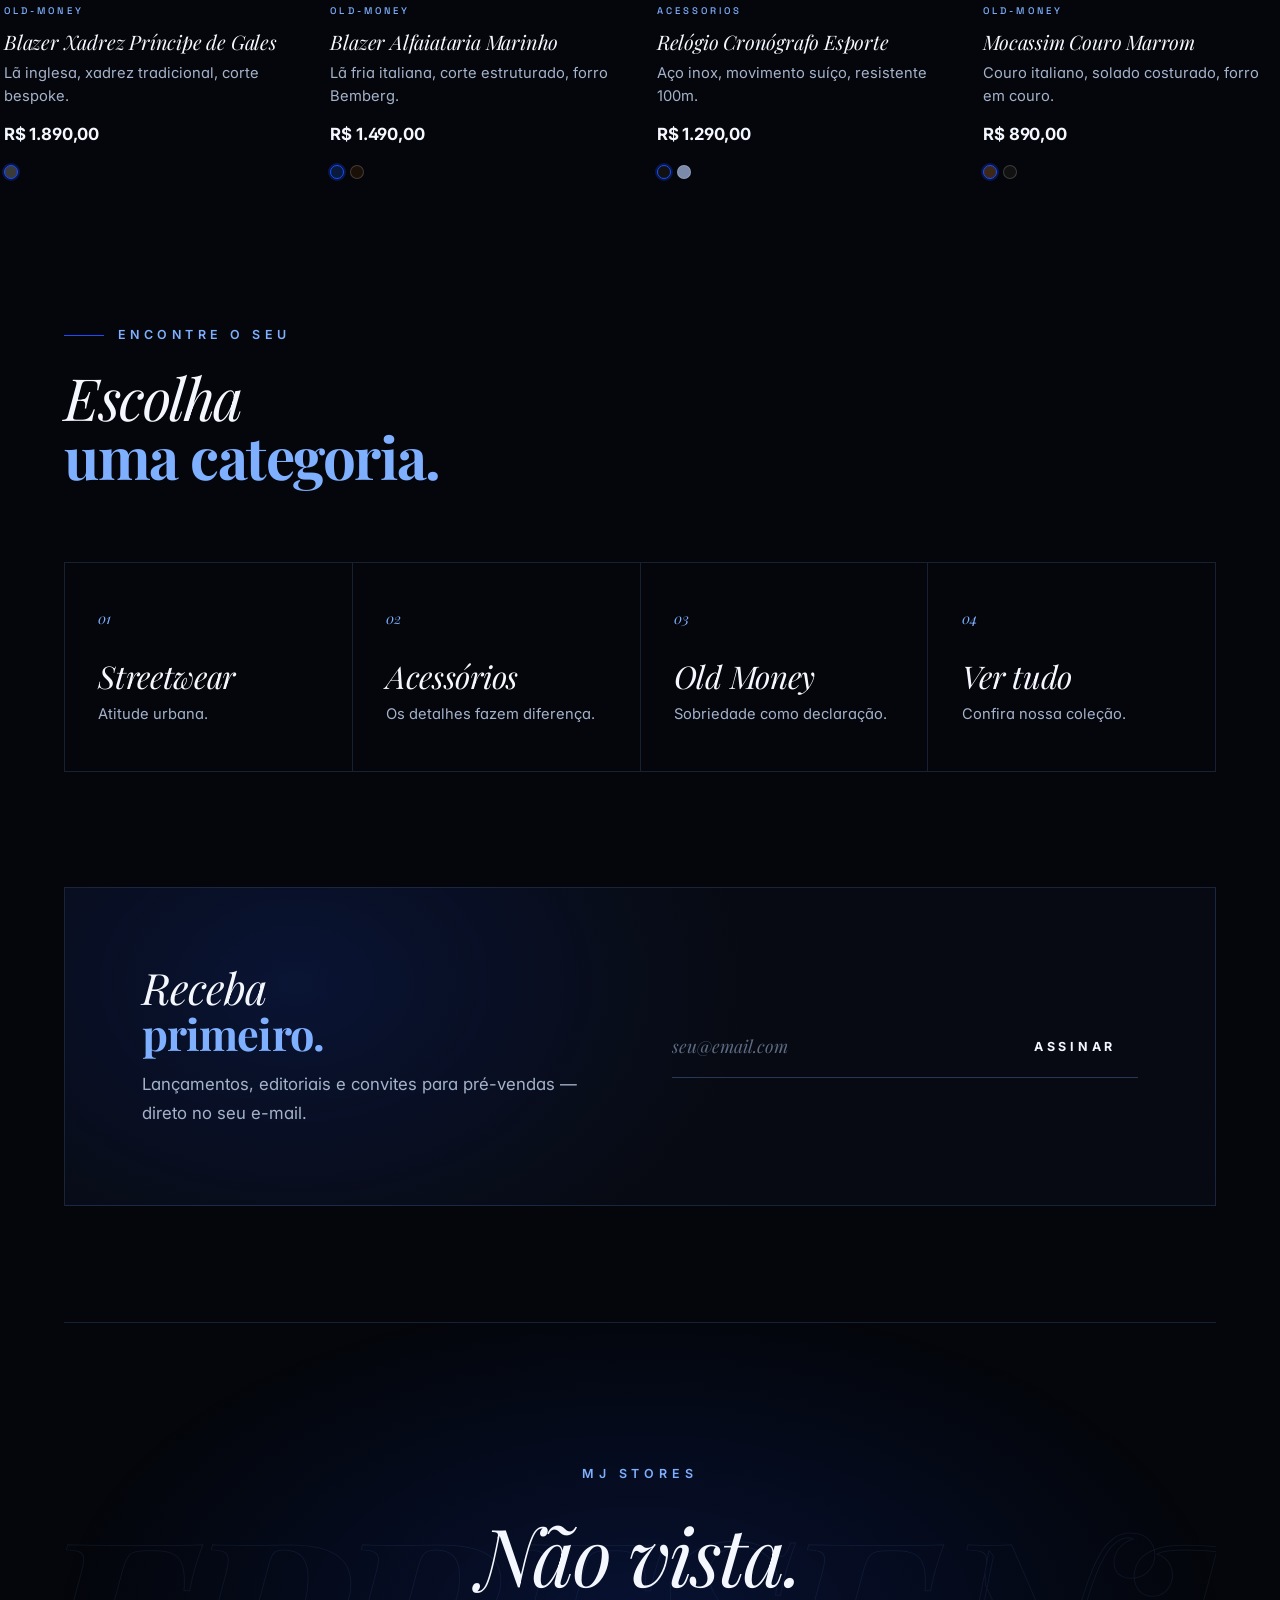
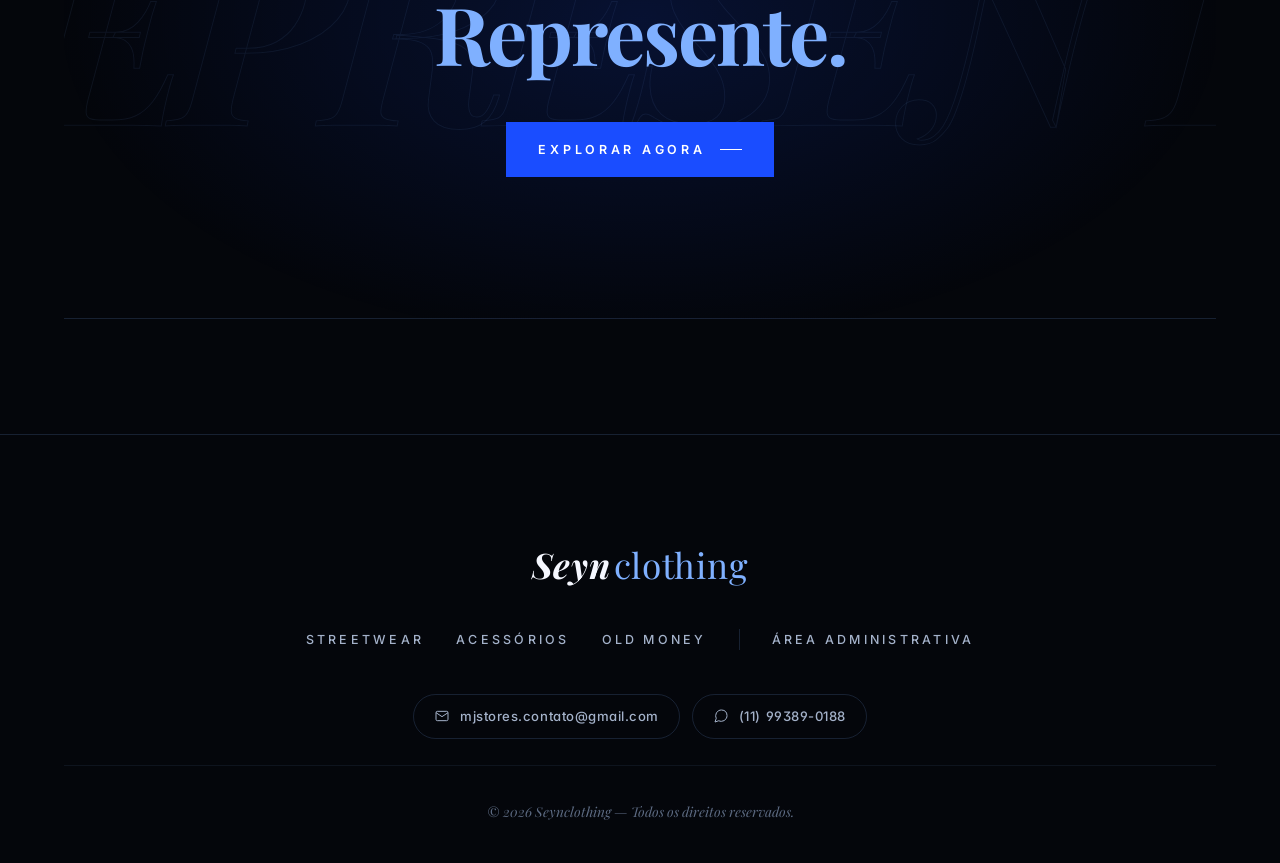
==== commit 295b996b: "rebrand: MJ Stores para Seynclothing + URL seynclothing.netlify.app" ====
--- a/index.html
+++ b/index.html
@@ -3,30 +3,30 @@
 <head>
     <meta charset="UTF-8">
     <meta name="viewport" content="width=device-width, initial-scale=1.0">
-    <title>MJ Stores — Streetwear · Acessórios · Old Money</title>
-    <meta name="description" content="MJ Stores. Três universos: streetwear urbano, acessórios que definem e a sobriedade do old money.">
+    <title>Seynclothing — Streetwear · Acessórios · Old Money</title>
+    <meta name="description" content="Seynclothing. Três universos: streetwear urbano, acessórios que definem e a sobriedade do old money.">
     <meta name="keywords" content="streetwear, moda masculina, old money, acessórios, tênis, roupas, mj stores">
-    <meta name="author" content="MJ Stores">
+    <meta name="author" content="Seynclothing">
     <meta name="theme-color" content="#05070c">
     <meta name="robots" content="index, follow">
 
     <meta property="og:type" content="website">
-    <meta property="og:title" content="MJ Stores — Streetwear · Acessórios · Old Money">
+    <meta property="og:title" content="Seynclothing — Streetwear · Acessórios · Old Money">
     <meta property="og:description" content="Três universos. Uma identidade.">
-    <meta property="og:url" content="https://mjstoress.netlify.app/">
+    <meta property="og:url" content="https://seynclothing.netlify.app/">
     <meta property="og:image" content="https://images.unsplash.com/photo-1490481651871-ab68de25d43d?w=1200&h=630&fit=crop">
     <meta property="og:image:width" content="1200">
     <meta property="og:image:height" content="630">
-    <meta property="og:site_name" content="MJ Stores">
+    <meta property="og:site_name" content="Seynclothing">
     <meta property="og:locale" content="pt_BR">
 
     <meta name="twitter:card" content="summary_large_image">
-    <meta name="twitter:title" content="MJ Stores — Streetwear · Acessórios · Old Money">
+    <meta name="twitter:title" content="Seynclothing — Streetwear · Acessórios · Old Money">
     <meta name="twitter:description" content="Moda autoral para quem veste o que pensa.">
     <meta name="twitter:image" content="https://images.unsplash.com/photo-1490481651871-ab68de25d43d?w=1200&h=630&fit=crop">
 
-    <link rel="icon" href="data:image/svg+xml,<svg xmlns='http://www.w3.org/2000/svg' viewBox='0 0 100 100'><rect width='100' height='100' fill='%231a4dff'/><text y='.9em' x='50%25' text-anchor='middle' font-size='70' font-family='Georgia,serif' font-style='italic' font-weight='700' fill='white'>M</text></svg>">
-    <link rel="canonical" href="https://mjstoress.netlify.app/">
+    <link rel="icon" href="data:image/svg+xml,<svg xmlns='http://www.w3.org/2000/svg' viewBox='0 0 100 100'><rect width='100' height='100' fill='%231a4dff'/><text y='.9em' x='50%25' text-anchor='middle' font-size='70' font-family='Georgia,serif' font-style='italic' font-weight='700' fill='white'>S</text></svg>">
+    <link rel="canonical" href="https://seynclothing.netlify.app/">
 
     <link rel="preconnect" href="https://fonts.googleapis.com">
     <link rel="preconnect" href="https://fonts.gstatic.com" crossorigin>
@@ -52,8 +52,8 @@
         <a href="old-money.html">Old Money</a>
     </nav>
 
-    <a href="index.html" class="logo" aria-label="MJ Stores — Página inicial">
-        MJ<span> Stores</span>
+    <a href="index.html" class="logo" aria-label="Seynclothing — Página inicial">
+        Seyn<span>clothing</span>
     </a>
 
     <div class="header-actions">
@@ -99,7 +99,7 @@
                 <a href="#categorias" class="btn-secondary">Explorar universos</a>
             </div>
         </div>
-        <div class="hero-decoration" aria-hidden="true"><span>MJ Stores</span></div>
+        <div class="hero-decoration" aria-hidden="true"><span>Seynclothing</span></div>
     </section>
 
     <div class="ticker" aria-hidden="true">
@@ -172,7 +172,7 @@
 
     <section class="pull-quote">
         <blockquote>Não fazemos roupa para passar. Fazemos para permanecer.</blockquote>
-        <cite>Manifesto MJ Stores</cite>
+        <cite>Manifesto Seynclothing</cite>
     </section>
 
     <section class="products products-alt">
@@ -222,7 +222,7 @@
 </main>
 
 <footer class="footer">
-    <div class="footer-logo">MJ<span> Stores</span></div>
+    <div class="footer-logo">Seyn<span>clothing</span></div>
     <nav class="footer-links" aria-label="Rodapé">
         <a href="streetwear.html">Streetwear</a>
         <a href="acessorios.html">Acessórios</a>
@@ -246,7 +246,7 @@
     </a>
 </div>
 
-<p>© 2026 MJ Stores — Todos os direitos reservados.</p>
+<p>© 2026 Seynclothing — Todos os direitos reservados.</p>
 </footer>
 
 <script src="https://www.gstatic.com/firebasejs/10.7.0/firebase-app-compat.js"></script>
--- a/css/style.css
+++ b/css/style.css
@@ -1,5 +1,5 @@
 /* =========================================================
-   ██████╗ ARTEFATOS — CSS COMPLETO
+   ██████╗ SEYNCLOTHING — CSS COMPLETO
    ██╔══██╗  Moda editorial · Azul profundo & Preto
    ██████╔╝  Playfair Display + Inter + Space Grotesk
    ██╔══██╗  Versão 6.0 — limpo e sem conflitos
@@ -529,7 +529,7 @@
 }
 
 .conta-button {
-    position: relative;   /* ← ADICIONADO: pra bolinha verde funcionar */
+    position: relative;
     display: flex;
     align-items: center;
     gap: 8px;
@@ -567,7 +567,6 @@
     white-space: nowrap;
 }
 
-/* ↓↓↓ AQUI ESTÁ O FIX — antes era .conta-wrap.logado ↓↓↓ */
 .conta-button.logado .conta-nome { display: inline; }
 
 .conta-button.logado {
@@ -595,7 +594,6 @@
     box-shadow: 0 0 8px #10b981;
 }
 
-/* --------- Dropdown da conta --------- */
 .conta-dropdown {
     position: absolute;
     top: calc(100% + 12px);
@@ -1525,7 +1523,6 @@
 .product-wish.active { color: var(--blue-1); border-color: var(--blue-1); }
 .product-wish svg { width: 16px; height: 16px; }
 
-/* -------- Container dos 2 botões de ação -------- */
 .product-actions {
     position: absolute;
     left: 14px;
@@ -3545,7 +3542,6 @@
     .product-sizes { display: none; }
     .product-wish { opacity: 1; transform: none; width: 32px; height: 32px; }
 
-    /* Botões de ação no mobile — sempre visíveis, empilhados */
     .product-actions {
         opacity: 1;
         transform: none;
@@ -3567,6 +3563,85 @@
     .admin-form { grid-template-columns: 1fr; padding: 24px; }
     .field--full, .admin-form button { grid-column: span 1; }
     .admin-item { grid-template-columns: 60px 1fr; }
+
+    /* Carrinho */
+    .cart-page { padding: 30px 18px 80px; }
+    .cart-page .cart-layout { grid-template-columns: 1fr; }
+    .cart-page .cart-summary { position: static; }
+    .cart-page .cart-item { grid-template-columns: 74px 1fr; gap: 14px; padding: 18px 0; }
+    .cart-page .cart-item-media { width: 74px; height: 92px; }
+    .cart-page .cart-item-actions {
+        grid-column: 1 / -1;
+        flex-direction: row;
+        align-items: center;
+        justify-content: space-between;
+    }
+    .cart-page .cart-heading { margin-bottom: 40px; padding-bottom: 24px; }
+    .cart-page .cart-summary { padding: 22px; }
+
+    /* Checkout */
+    .search-main,
+    .checkout-main { padding: 30px 18px 90px; }
+
+    .checkout-layout { grid-template-columns: 1fr; }
+    .checkout-summary { position: static; }
+    .checkout-step { padding: 24px 20px; }
+    .payment-methods { grid-template-columns: 1fr; }
+    .btn-finish-mobile { display: block; }
+    .checkout-form > .btn-primary { display: none; }
+    .summary-content { padding: 22px; }
+
+    /* PIX */
+    .pix-dialog { padding: 24px 20px; }
+    .pix-body { grid-template-columns: 1fr; justify-items: center; }
+    .pix-qr-wrap { width: 180px; height: 180px; }
+    .pix-info { width: 100%; }
+    .pix-foot { grid-template-columns: 1fr; }
+    .pix-confirmar { width: 100%; }
+
+    .success-box { padding: 40px 24px; }
+
+    .loader-brand { font-size: 1.8rem; }
+    .loader-line { width: 160px; }
+
+    .cursor-halo { display: none; }
+}
+
+@media (max-width: 520px) {
+    .hero h1 { font-size: clamp(2.2rem, 8vw, 3.2rem); }
+    .hero-small { font-size: .6rem; letter-spacing: .28em; }
+
+    .section-title h2 { font-size: clamp(1.8rem, 7vw, 2.6rem); }
+    .pull-quote blockquote { font-size: 1.35rem; }
+
+    .final-cta h2 { font-size: clamp(1.8rem, 7vw, 2.8rem); }
+
+    .footer-logo { font-size: 1.5rem; }
+    .footer-links a { font-size: .62rem; letter-spacing: .2em; }
+
+    .toast-stack { left: 16px; right: 16px; transform: none; bottom: 20px; }
+    .toast { width: 100%; }
+
+    .category-hero h1 { font-size: clamp(2rem, 8vw, 3rem); }
+    .category-hero-meta strong { font-size: .95rem; }
+
+    .cart-page .cart-heading h1 { font-size: clamp(1.7rem, 7vw, 2.4rem); }
+    .cart-page .cart-summary-title { font-size: 1.15rem; }
+    .cart-page .cart-summary-row--total strong { font-size: 1.3rem; }
+
+    .search-head h1,
+    .checkout-head h1 { font-size: clamp(1.7rem, 7vw, 2.4rem); }
+
+    .step-num { width: 36px; height: 36px; font-size: .95rem; }
+    .step-head h2 { font-size: 1.15rem; }
+
+    .success-icon { width: 60px; height: 60px; }
+    .success-icon svg { width: 26px; height: 26px; }
+    .success-code strong { font-size: 1.3rem; }
+
+    .pix-qr-wrap { width: 150px; height: 150px; }
+    .pix-valor-row strong { font-size: 1.2rem; }
+    .pix-countdown-row strong { font-size: 1.05rem; }
 }
 
 @media (max-width: 420px) {
@@ -3645,12 +3720,11 @@
     transform: none;
 }
 
+
 /* =========================================================
-   32. CHECKOUT — RESUMO (correção de contexto)
-   As classes .cart-summary-kicker e .cart-summary-title
-   estavam presas dentro de .cart-page e não aplicavam
-   em finalizar.html, que usa .checkout-summary / .summary-content.
-   Estas regras genéricas resolvem em qualquer contexto.
+   32. CHECKOUT — RESUMO (fora do contexto .cart-page)
+   Classes usadas em finalizar.html que antes só existiam
+   aninhadas dentro de .cart-page.
    ========================================================= */
 
 .cart-summary-kicker {
@@ -3682,49 +3756,9 @@
     color: var(--blue-3);
 }
 
-/* Mantém o override específico do carrinho caso já exista */
-.cart-page .cart-summary-kicker { /* nada muda aqui */ }
-.cart-page .cart-summary-title  { /* nada muda aqui */ }    
 
 /* =========================================================
-   32. CHECKOUT — RESUMO (correção de contexto)
-   As classes .cart-summary-kicker e .cart-summary-title
-   estavam presas dentro de .cart-page e não aplicavam
-   em finalizar.html (que usa .checkout-summary / .summary-content).
-   Estas regras genéricas funcionam em qualquer contexto.
-   ========================================================= */
-
-.cart-summary-kicker {
-    display: block;
-    margin-bottom: 14px;
-    font-family: var(--ff-sans);
-    font-size: 11px;
-    font-weight: 600;
-    letter-spacing: .32em;
-    text-transform: uppercase;
-    color: var(--blue-3);
-}
-
-.cart-summary-title {
-    margin: 0 0 24px;
-    padding-bottom: 22px;
-    font-family: var(--ff-display);
-    font-size: 22px;
-    font-style: italic;
-    font-weight: 400;
-    line-height: 1.15;
-    color: var(--paper-0);
-    border-bottom: 1px solid var(--line-1);
-}
-
-.cart-summary-title em {
-    font-style: normal;
-    font-weight: 700;
-    color: var(--blue-3);
-}
-
-/* =========================================================
-   FOOTER — contatos (e-mail + WhatsApp)
+   33. FOOTER — contatos (e-mail + WhatsApp)
    ========================================================= */
 
 .footer-contato {
@@ -3767,14 +3801,12 @@
     flex-shrink: 0;
 }
 
-/* Cor oficial do WhatsApp no hover */
 .footer-contato-link[href*="wa.me"]:hover {
     color: #25D366;
     border-color: rgba(37, 211, 102, .45);
     background: rgba(37, 211, 102, .08);
 }
 
-/* Mobile */
 @media (max-width: 480px) {
     .footer-contato {
         flex-direction: column;
@@ -3786,4 +3818,5374 @@
         font-size: .76rem;
         padding: 9px 16px;
     }
-}+}
+/* =========================================================
+   TEMA CLARO — v2 (corrigido e completo)
+   Substitui todas as seções anteriores de tema claro
+   ========================================================= */
+
+/* ---------------------------------------------------------
+   VARIÁVEIS
+   --------------------------------------------------------- */
+[data-tema="claro"] {
+    --ink-0: #f5f7ff;
+    --ink-1: #eef1f8;
+    --ink-2: #e5eaf5;
+    --ink-3: #dde3f0;
+    --ink-4: #ccd4e5;
+
+    --paper-0: #050810;
+    --paper-1: #0b1120;
+    --paper-2: #38455c;
+    --paper-3: #5d6b83;
+    --paper-4: #7a8aa8;
+
+    --line-0: rgba(10, 20, 50, .10);
+    --line-1: rgba(10, 20, 50, .18);
+    --line-2: rgba(10, 20, 50, .30);
+    --line-3: rgba(10, 20, 50, .45);
+    --line-4: rgba(10, 20, 50, .65);
+
+    --blue-3: #1a4dff;
+    --blue-4: #0a2fa8;
+}
+
+/* ---------------------------------------------------------
+   BASE / FUNDOS
+   --------------------------------------------------------- */
+[data-tema="claro"] body {
+    background: var(--ink-0);
+    color: var(--paper-1);
+}
+
+[data-tema="claro"] body::before {
+    background:
+        radial-gradient(1200px 800px at 15% -10%, rgba(26, 77, 255, .06), transparent 60%),
+        radial-gradient(900px 700px at 105% 15%, rgba(10, 47, 168, .04), transparent 65%),
+        radial-gradient(1100px 900px at 50% 120%, rgba(26, 77, 255, .04), transparent 70%);
+}
+
+[data-tema="claro"] body::after { opacity: .12; }
+
+/* ---------------------------------------------------------
+   HEADER
+   --------------------------------------------------------- */
+[data-tema="claro"] .header {
+    background: rgba(245, 247, 255, .85);
+    border-bottom-color: rgba(10, 20, 50, .08);
+}
+
+[data-tema="claro"] .header.scrolled {
+    background: rgba(245, 247, 255, .96);
+    box-shadow: 0 1px 0 rgba(10, 20, 50, .06), 0 20px 60px rgba(0, 0, 0, .08);
+}
+
+[data-tema="claro"] .header::after { opacity: .35; }
+
+/* ---------------------------------------------------------
+   NAV / MENU MOBILE
+   --------------------------------------------------------- */
+[data-tema="claro"] .nav-backdrop { background: rgba(245, 247, 255, .72); }
+
+[data-tema="claro"] .nav.open {
+    background: #eef1f8;
+    border-left-color: rgba(10, 20, 50, .2);
+}
+
+[data-tema="claro"] .nav a {
+    color: #050810;
+    border-bottom-color: rgba(10, 20, 50, .08);
+}
+
+[data-tema="claro"] .nav a:hover,
+[data-tema="claro"] .nav a.active { color: #1a4dff; }
+
+/* ---------------------------------------------------------
+   CONTA (botão + dropdown)  ← CORRIGIDO
+   --------------------------------------------------------- */
+[data-tema="claro"] .conta-button {
+    color: #38455c;
+    background: transparent;
+    border-color: transparent;
+}
+
+[data-tema="claro"] .conta-button:hover {
+    color: #050810;
+    background: rgba(26, 77, 255, .08);
+    border-color: rgba(26, 77, 255, .3);
+}
+
+[data-tema="claro"] .conta-button.logado {
+    color: #059669;
+    border-color: rgba(5, 150, 105, .35);
+    background: rgba(16, 185, 129, .1);
+}
+
+[data-tema="claro"] .conta-button.logado:hover {
+    color: #047857;
+    border-color: #059669;
+    background: rgba(16, 185, 129, .18);
+}
+
+[data-tema="claro"] .conta-button.logado::after {
+    border-color: #f5f7ff;
+}
+
+[data-tema="claro"] .conta-dropdown {
+    background: #ffffff;
+    border-color: rgba(10, 20, 50, .18);
+    box-shadow:
+        0 30px 80px rgba(0, 0, 0, .12),
+        0 0 40px rgba(26, 77, 255, .06);
+}
+
+[data-tema="claro"] .conta-dropdown-head {
+    border-bottom-color: rgba(10, 20, 50, .12);
+}
+
+[data-tema="claro"] .conta-dropdown-head strong {
+    color: #050810;
+}
+
+[data-tema="claro"] .conta-dropdown-head small {
+    color: #5d6b83;
+}
+
+[data-tema="claro"] .conta-dropdown ul li a {
+    color: #38455c;
+}
+
+[data-tema="claro"] .conta-dropdown ul li a:hover {
+    color: #050810;
+    background: #eef1f8;
+}
+
+[data-tema="claro"] .conta-dropdown ul li a svg {
+    color: #1a4dff;
+}
+
+[data-tema="claro"] .conta-dropdown-foot {
+    border-top-color: rgba(10, 20, 50, .12);
+}
+
+[data-tema="claro"] .conta-dropdown-foot button {
+    color: #dc2626;
+}
+
+[data-tema="claro"] .conta-dropdown-foot button:hover {
+    background: rgba(239, 68, 68, .08);
+    color: #b91c1c;
+}
+
+/* ---------------------------------------------------------
+   BOTÕES  ← CORREÇÃO CRÍTICA
+   --------------------------------------------------------- */
+[data-tema="claro"] .btn-primary {
+    color: #ffffff;
+}
+
+[data-tema="claro"] .btn-primary:hover {
+    color: #ffffff;
+}
+
+[data-tema="claro"] .btn-secondary {
+    color: #050810;
+    border-color: rgba(10, 20, 50, .35);
+    background: transparent;
+}
+
+[data-tema="claro"] .btn-secondary:hover {
+    background: rgba(26, 77, 255, .1);
+    border-color: #1a4dff;
+    color: #1a4dff;
+}
+
+[data-tema="claro"] .btn-ghost {
+    color: #38455c;
+    border-color: rgba(10, 20, 50, .28);
+}
+
+[data-tema="claro"] .btn-ghost:hover {
+    color: #050810;
+    background: #e5eaf5;
+    border-color: rgba(10, 20, 50, .45);
+}
+
+/* ---------------------------------------------------------
+   OVERLAYS / MODAIS
+   --------------------------------------------------------- */
+[data-tema="claro"] .search-overlay { background: rgba(245, 247, 255, .96); }
+
+[data-tema="claro"] .pix-backdrop {
+    background: rgba(10, 20, 50, .55);
+    backdrop-filter: blur(16px);
+    -webkit-backdrop-filter: blur(16px);
+}
+
+[data-tema="claro"] .checkout-success {
+    background: rgba(10, 20, 50, .55);
+    backdrop-filter: blur(16px);
+    -webkit-backdrop-filter: blur(16px);
+}
+
+[data-tema="claro"] .cursor-halo {
+    background: radial-gradient(circle, rgba(26, 77, 255, .08), transparent 65%);
+}
+
+/* ---------------------------------------------------------
+   HERO
+   --------------------------------------------------------- */
+[data-tema="claro"] .hero {
+    background:
+        radial-gradient(1000px 800px at 78% 10%, rgba(26, 77, 255, .14), transparent 60%),
+        radial-gradient(800px 600px at 8% 92%, rgba(10, 47, 168, .10), transparent 65%),
+        linear-gradient(180deg, var(--ink-0) 0%, var(--ink-1) 60%, var(--ink-0) 100%);
+}
+
+/* ---------------------------------------------------------
+   CATEGORIAS — cards
+   --------------------------------------------------------- */
+[data-tema="claro"] .street-card,
+[data-tema="claro"] .access-card,
+[data-tema="claro"] .old-card {
+    background:
+        linear-gradient(180deg, transparent 42%, rgba(245, 247, 255, .94) 100%),
+        radial-gradient(600px 550px at 22% 28%, rgba(26, 77, 255, .18), transparent 65%),
+        linear-gradient(160deg, #e5eaf5 0%, #f5f7ff 100%);
+}
+
+[data-tema="claro"] .category-card::before {
+    background-image:
+        repeating-linear-gradient(45deg,
+            transparent 0, transparent 10px,
+            rgba(10, 20, 50, .05) 10px, rgba(10, 20, 50, .05) 11px);
+}
+
+/* ---------------------------------------------------------
+   CATEGORY HERO
+   --------------------------------------------------------- */
+[data-tema="claro"] .category-hero--street,
+[data-tema="claro"] .category-hero--access,
+[data-tema="claro"] .category-hero--old {
+    background:
+        radial-gradient(900px 700px at 78% 15%, rgba(26, 77, 255, .12), transparent 62%),
+        radial-gradient(700px 500px at 8% 90%, rgba(10, 47, 168, .08), transparent 65%),
+        linear-gradient(180deg, var(--ink-0) 0%, var(--ink-1) 100%);
+}
+
+/* ---------------------------------------------------------
+   TICKER / NEWSLETTER / CTA
+   --------------------------------------------------------- */
+[data-tema="claro"] .newsletter,
+[data-tema="claro"] .ticker { background: var(--ink-1); }
+
+[data-tema="claro"] .ticker::before { background: linear-gradient(90deg, var(--ink-1), transparent); }
+[data-tema="claro"] .ticker::after  { background: linear-gradient(270deg, var(--ink-1), transparent); }
+
+[data-tema="claro"] .ticker-track > * { color: #38455c; }
+
+[data-tema="claro"] .final-cta {
+    background: radial-gradient(900px 500px at 50% 50%, rgba(26, 77, 255, .10), transparent 65%);
+}
+
+/* ---------------------------------------------------------
+   TEXTO DECORATIVO OUTLINE (stroke)  ← Boost de contraste
+   --------------------------------------------------------- */
+[data-tema="claro"] .search-overlay::before,
+[data-tema="claro"] .final-cta::before,
+[data-tema="claro"] .category-hero-mark {
+    -webkit-text-stroke: 1px rgba(10, 20, 50, .28);
+}
+
+[data-tema="claro"] .hero::after,
+[data-tema="claro"] .hero-decoration span {
+    -webkit-text-stroke: 1px rgba(10, 20, 50, .30);
+}
+
+/* ---------------------------------------------------------
+   PLACEHOLDERS
+   --------------------------------------------------------- */
+[data-tema="claro"] input::placeholder,
+[data-tema="claro"] textarea::placeholder {
+    color: rgba(10, 20, 50, .45);
+}
+
+/* ---------------------------------------------------------
+   AZUIS CLAROS → AZUIS ESCUROS (contraste)
+   --------------------------------------------------------- */
+[data-tema="claro"] .hero-small,
+[data-tema="claro"] .section-kicker,
+[data-tema="claro"] .section-title > p,
+[data-tema="claro"] .category-label,
+[data-tema="claro"] .category-content > span,
+[data-tema="claro"] .quick-card span,
+[data-tema="claro"] .lookbook-item small,
+[data-tema="claro"] .final-cta p,
+[data-tema="claro"] .pull-quote cite,
+[data-tema="claro"] .product-cat,
+[data-tema="claro"] .footer-links a:hover,
+[data-tema="claro"] .breadcrumb a,
+[data-tema="claro"] .breadcrumb [aria-current],
+[data-tema="claro"] .cart-summary-kicker,
+[data-tema="claro"] .summary-item-info small,
+[data-tema="claro"] .shipping-price,
+[data-tema="claro"] .pix-kicker,
+[data-tema="claro"] .pix-countdown-row strong {
+    color: #1a4dff;
+}
+
+/* ---------------------------------------------------------
+   PAPÉIS CLAROS → PAPÉIS ESCUROS
+   --------------------------------------------------------- */
+[data-tema="claro"] .nav a,
+[data-tema="claro"] .nav a.active,
+[data-tema="claro"] .category-content strong,
+[data-tema="claro"] .category-content h3,
+[data-tema="claro"] .pull-quote blockquote,
+[data-tema="claro"] .hero h1,
+[data-tema="claro"] .section-title h2,
+[data-tema="claro"] .lookbook-item h4,
+[data-tema="claro"] .quick-card h3,
+[data-tema="claro"] .newsletter h3,
+[data-tema="claro"] .product-name,
+[data-tema="claro"] .product-price strong,
+[data-tema="claro"] .detail-title,
+[data-tema="claro"] .detail-price,
+[data-tema="claro"] .detail-label-value,
+[data-tema="claro"] .cart-summary-title,
+[data-tema="claro"] .cart-summary-row strong,
+[data-tema="claro"] .summary-row strong,
+[data-tema="claro"] .summary-item-info strong,
+[data-tema="claro"] .checkout-head h1,
+[data-tema="claro"] .checkout-step h2,
+[data-tema="claro"] .footer-logo,
+[data-tema="claro"] .footer > p,
+[data-tema="claro"] .conta-head h1,
+[data-tema="claro"] .conta-section-head h2,
+[data-tema="claro"] .conta-head-info > p,
+[data-tema="claro"] .auth-title,
+[data-tema="claro"] .auth-visual-text h2,
+[data-tema="claro"] .pedido-num,
+[data-tema="claro"] .pedido-foot strong,
+[data-tema="claro"] .carrinho-item-nome,
+[data-tema="claro"] .carrinho-item-subtotal,
+[data-tema="claro"] .carrinho-total strong,
+[data-tema="claro"] .endereco-info strong,
+[data-tema="claro"] .notif-text strong,
+[data-tema="claro"] .review-name,
+[data-tema="claro"] .review-comentario,
+[data-tema="claro"] .reviews-summary-nota,
+[data-tema="claro"] .pix-head h2,
+[data-tema="claro"] .pix-valor-row strong,
+[data-tema="claro"] .reembolso-head h2,
+[data-tema="claro"] .modal-head h3,
+[data-tema="claro"] .step-head h2,
+[data-tema="claro"] .step-num,
+[data-tema="claro"] .field label,
+[data-tema="claro"] .checkout-step label {
+    color: #050810;
+}
+
+/* ---------------------------------------------------------
+   CINZAS CLAROS → CINZAS ESCUROS
+   --------------------------------------------------------- */
+[data-tema="claro"] .hero-description,
+[data-tema="claro"] .section-head-right p,
+[data-tema="claro"] .category-content p,
+[data-tema="claro"] .category-hero p,
+[data-tema="claro"] .newsletter p,
+[data-tema="claro"] .product-desc,
+[data-tema="claro"] .detail-desc,
+[data-tema="claro"] .summary-info,
+[data-tema="claro"] .cart-summary-info,
+[data-tema="claro"] .checkout-head p,
+[data-tema="claro"] .step-head p,
+[data-tema="claro"] .auth-sub,
+[data-tema="claro"] .payment-note,
+[data-tema="claro"] .shipping-info small,
+[data-tema="claro"] .summary-row span,
+[data-tema="claro"] .cart-summary-row > span,
+[data-tema="claro"] .conta-head-label,
+[data-tema="claro"] .conta-section-head p,
+[data-tema="claro"] .pedido-data,
+[data-tema="claro"] .pedido-foot span,
+[data-tema="claro"] .carrinho-item-qtd,
+[data-tema="claro"] .carrinho-item-cat,
+[data-tema="claro"] .endereco-info p,
+[data-tema="claro"] .endereco-info small,
+[data-tema="claro"] .notif-text small,
+[data-tema="claro"] .reviews-summary-total,
+[data-tema="claro"] .review-date,
+[data-tema="claro"] .pix-aviso,
+[data-tema="claro"] .footer-contato-link {
+    color: #38455c;
+}
+
+/* ---------------------------------------------------------
+   PAINÉIS / INPUTS / CARDS
+   --------------------------------------------------------- */
+[data-tema="claro"] .checkout-step,
+[data-tema="claro"] .summary-content,
+[data-tema="claro"] .cart-summary,
+[data-tema="claro"] .modal-dialog,
+[data-tema="claro"] .pix-dialog,
+[data-tema="claro"] .reembolso-dialog,
+[data-tema="claro"] .success-box {
+    background: #eef1f8;
+    border-color: rgba(10, 20, 50, .18);
+}
+
+[data-tema="claro"] input,
+[data-tema="claro"] textarea,
+[data-tema="claro"] select,
+[data-tema="claro"] .checkout-step input,
+[data-tema="claro"] .checkout-step select,
+[data-tema="claro"] .field input,
+[data-tema="claro"] .field textarea,
+[data-tema="claro"] .field select,
+[data-tema="claro"] .conta-field input,
+[data-tema="claro"] .auth-field input,
+[data-tema="claro"] .shipping-option,
+[data-tema="claro"] .payment-method {
+    background: #ffffff;
+    color: #050810;
+    border-color: rgba(10, 20, 50, .25);
+}
+
+[data-tema="claro"] input:hover,
+[data-tema="claro"] textarea:hover,
+[data-tema="claro"] select:hover { border-color: rgba(10, 20, 50, .4); }
+
+[data-tema="claro"] input:focus,
+[data-tema="claro"] textarea:focus,
+[data-tema="claro"] select:focus { border-color: #1a4dff; }
+
+[data-tema="claro"] select option {
+    background: #ffffff;
+    color: #050810;
+}
+
+[data-tema="claro"] .pedido-card,
+[data-tema="claro"] .endereco-card,
+[data-tema="claro"] .review-card,
+[data-tema="claro"] .carrinho-item,
+[data-tema="claro"] .notif-opcao,
+[data-tema="claro"] .conta-nav {
+    background: #eef1f8;
+    border-color: rgba(10, 20, 50, .15);
+}
+
+[data-tema="claro"] .review-card--minha {
+    background: linear-gradient(180deg, rgba(26, 77, 255, .08), rgba(26, 77, 255, .02));
+    border-color: rgba(26, 77, 255, .4);
+}
+
+[data-tema="claro"] .pix-codigo-wrap,
+[data-tema="claro"] .reembolso-motivo,
+[data-tema="claro"] .order-item,
+[data-tema="claro"] .order-totals,
+[data-tema="claro"] .success-code,
+[data-tema="claro"] .payment-detail {
+    background: #ffffff;
+    border-color: rgba(10, 20, 50, .12);
+}
+
+[data-tema="claro"] .reembolso-textarea,
+[data-tema="claro"] #reembolsoModalObs {
+    background: #ffffff !important;
+    color: #050810 !important;
+    border-color: rgba(10, 20, 50, .18) !important;
+}
+
+/* QR PIX — fundo branco obrigatório  ← NOVO */
+[data-tema="claro"] .pix-qr-wrap {
+    background: #ffffff;
+    box-shadow: 0 0 0 1px rgba(10, 20, 50, .15) inset;
+}
+
+[data-tema="claro"] .pix-qr-logo { border-color: #ffffff; }
+
+/* ---------------------------------------------------------
+   AUTH (login)
+   --------------------------------------------------------- */
+[data-tema="claro"] .auth-visual {
+    background:
+        radial-gradient(700px 500px at 30% 20%, rgba(26, 77, 255, .1), transparent 65%),
+        linear-gradient(160deg, #eef1f8 0%, #f5f7ff 100%);
+    border-color: rgba(10, 20, 50, .12);
+}
+
+[data-tema="claro"] .auth-benefits li { color: #38455c; }
+
+[data-tema="claro"] .auth-tabs {
+    background: #eef1f8;
+    border-color: rgba(10, 20, 50, .12);
+}
+
+[data-tema="claro"] .auth-tab { color: #5d6b83; }
+
+[data-tema="claro"] .auth-tab:hover {
+    color: #050810;
+    background: #e5eaf5;
+}
+
+/* ---------------------------------------------------------
+   TOAST
+   --------------------------------------------------------- */
+[data-tema="claro"] .toast {
+    background: #ffffff;
+    border-color: rgba(10, 20, 50, .15);
+    color: #050810;
+    box-shadow: 0 20px 60px rgba(0, 0, 0, .12), 0 0 40px rgba(26, 77, 255, .1);
+}
+
+/* ---------------------------------------------------------
+   BUSCA
+   --------------------------------------------------------- */
+[data-tema="claro"] .search-box input {
+    color: #050810;
+    border-bottom-color: rgba(10, 20, 50, .25);
+}
+
+[data-tema="claro"] .search-box > button:last-child { color: #38455c; }
+[data-tema="claro"] .search-box > button:last-child:hover { color: #050810; }
+
+/* ---------------------------------------------------------
+   BREADCRUMB
+   --------------------------------------------------------- */
+[data-tema="claro"] .breadcrumb { color: #5d6b83; }
+[data-tema="claro"] .breadcrumb a { color: #38455c; }
+
+/* ---------------------------------------------------------
+   FOOTER
+   --------------------------------------------------------- */
+[data-tema="claro"] .footer {
+    background: #eef1f8;
+    border-top-color: rgba(10, 20, 50, .12);
+}
+
+[data-tema="claro"] .footer > p {
+    border-top-color: rgba(10, 20, 50, .12);
+}
+
+[data-tema="claro"] .footer-contato-link {
+    color: #38455c;
+    border-color: rgba(10, 20, 50, .25);
+}
+
+[data-tema="claro"] .footer-contato-link:hover {
+    color: #1a4dff;
+    border-color: #1a4dff;
+    background: rgba(26, 77, 255, .08);
+}
+
+[data-tema="claro"] .footer-contato-link[href*="wa.me"]:hover {
+    color: #128C7E;
+    background: rgba(37, 211, 102, .1);
+    border-color: rgba(37, 211, 102, .5);
+}
+
+/* ---------------------------------------------------------
+   CARDS DE PRODUTO
+   --------------------------------------------------------- */
+[data-tema="claro"] .product-media::after {
+    background: linear-gradient(180deg, transparent, rgba(245, 247, 255, .55));
+}
+
+[data-tema="claro"] .product-card:hover .product-media {
+    border-color: rgba(10, 20, 50, .35);
+}
+
+[data-tema="claro"] .product-card:hover .product-name { color: #1a4dff; }
+
+[data-tema="claro"] .product-quick-add {
+    background: rgba(255, 255, 255, .9);
+    color: #050810;
+    border-color: rgba(26, 77, 255, .35);
+}
+
+[data-tema="claro"] .product-quick-add:hover:not(:disabled) {
+    background: rgba(26, 77, 255, .1);
+    border-color: rgba(26, 77, 255, .7);
+}
+
+[data-tema="claro"] .product-badge {
+    background: rgba(255, 255, 255, .9);
+    color: #050810;
+    border-color: rgba(10, 20, 50, .2);
+}
+
+[data-tema="claro"] .product-badge--new,
+[data-tema="claro"] .product-badge--sale {
+    color: #fff;
+    border-color: transparent;
+}
+
+[data-tema="claro"] .product-badge--out {
+    background: rgba(255, 255, 255, .95);
+    color: #5d6b83;
+    border-color: rgba(10, 20, 50, .15);
+}
+
+[data-tema="claro"] .product-skeleton {
+    background: linear-gradient(100deg, #e5eaf5 0%, #dde3f0 50%, #e5eaf5 100%);
+    background-size: 200% 100%;
+}
+
+/* ---------------------------------------------------------
+   FAVORITOS (coração)
+   --------------------------------------------------------- */
+[data-tema="claro"] .product-wish {
+    color: #38455c;
+    background: rgba(255, 255, 255, .9);
+    border-color: rgba(10, 20, 50, .15);
+}
+
+[data-tema="claro"] .product-wish:hover {
+    color: #1a4dff;
+    background: #ffffff;
+    border-color: #1a4dff;
+}
+
+[data-tema="claro"] .product-wish.active {
+    color: #1a4dff;
+    background: rgba(26, 77, 255, .1);
+    border-color: #1a4dff;
+}
+
+[data-tema="claro"] .product-wish.active svg { fill: #1a4dff; }
+
+[data-tema="claro"] .btn-wish-large {
+    color: #38455c;
+    background: rgba(255, 255, 255, .9);
+    border-color: rgba(10, 20, 50, .18);
+}
+
+[data-tema="claro"] .btn-wish-large:hover {
+    color: #1a4dff;
+    background: #ffffff;
+    border-color: #4d7cff;
+}
+
+[data-tema="claro"] .btn-wish-large.active {
+    color: #1a4dff;
+    background: rgba(26, 77, 255, .1);
+    border-color: #1a4dff;
+}
+
+[data-tema="claro"] .btn-wish-large.active svg { fill: #1a4dff; }
+
+/* ---------------------------------------------------------
+   BOTÕES SECUNDÁRIOS / GHOST / ESPECÍFICOS
+   --------------------------------------------------------- */
+[data-tema="claro"] .cart-page .cart-qty { border-color: rgba(10, 20, 50, .28); }
+[data-tema="claro"] .cart-page .cart-qty button { color: #38455c; }
+[data-tema="claro"] .cart-page .cart-qty button:hover {
+    color: #050810;
+    background: rgba(26, 77, 255, .1);
+}
+
+[data-tema="claro"] .detail-size {
+    color: #38455c;
+    border-color: rgba(10, 20, 50, .28);
+}
+
+[data-tema="claro"] .detail-size:hover {
+    color: #050810;
+    border-color: rgba(10, 20, 50, .5);
+}
+
+[data-tema="claro"] .pedido-filtro {
+    color: #38455c;
+    border-color: rgba(10, 20, 50, .25);
+}
+
+[data-tema="claro"] .pedido-filtro:hover {
+    color: #050810;
+    border-color: rgba(10, 20, 50, .45);
+}
+
+[data-tema="claro"] .btn-add-endereco {
+    color: #050810;
+    border-color: rgba(10, 20, 50, .35);
+}
+
+[data-tema="claro"] .btn-add-endereco:hover {
+    border-color: #1a4dff;
+    background: rgba(26, 77, 255, .08);
+    color: #1a4dff;
+}
+
+[data-tema="claro"] .btn-notificacoes {
+    color: #050810;
+    border-color: rgba(10, 20, 50, .28);
+}
+
+[data-tema="claro"] .btn-notificacoes:hover:not(:disabled) {
+    border-color: #1a4dff;
+    background: rgba(26, 77, 255, .08);
+}
+
+/* ---------------------------------------------------------
+   LINHAS / SEPARADORES
+   --------------------------------------------------------- */
+[data-tema="claro"] .summary-divider,
+[data-tema="claro"] .cart-summary-divider,
+[data-tema="claro"] .panel-head,
+[data-tema="claro"] .modal-section,
+[data-tema="claro"] .step-head,
+[data-tema="claro"] .conta-head,
+[data-tema="claro"] .conta-section-head,
+[data-tema="claro"] .table td,
+[data-tema="claro"] .table th,
+[data-tema="claro"] .quick-grid,
+[data-tema="claro"] .quick-card {
+    border-color: rgba(10, 20, 50, .18);
+}
+
+/* ---------------------------------------------------------
+   SCROLLBAR
+   --------------------------------------------------------- */
+[data-tema="claro"] ::-webkit-scrollbar-thumb {
+    background: rgba(10, 20, 50, .25);
+    border-color: var(--ink-0);
+}
+
+[data-tema="claro"] ::-webkit-scrollbar-thumb:hover {
+    background: rgba(10, 20, 50, .4);
+}
+
+[data-tema="claro"] ::-webkit-scrollbar-track {
+    border-left-color: rgba(10, 20, 50, .08);
+}
+
+/* ---------------------------------------------------------
+   BOTÃO DE TEMA
+   --------------------------------------------------------- */
+.theme-button {
+    position: relative;
+    width: 42px;
+    height: 42px;
+    display: grid;
+    place-items: center;
+    color: var(--paper-2);
+    background: none;
+    border: 1px solid transparent;
+    border-radius: 50%;
+    cursor: pointer;
+    transition: all .35s cubic-bezier(.22, 1, .36, 1);
+}
+
+.theme-button:hover {
+    color: var(--paper-0);
+    background: rgba(127, 176, 255, .06);
+    border-color: var(--line-2);
+    transform: translateY(-2px);
+}
+
+[data-tema="claro"] .theme-button:hover {
+    background: rgba(26, 77, 255, .08);
+}
+
+.theme-button svg {
+    width: 18px;
+    height: 18px;
+    transition: transform .4s cubic-bezier(.34, 1.56, .64, 1);
+}
+
+.theme-button:hover svg { transform: rotate(20deg); }
+
+.theme-button .icone-sol { display: block; }
+.theme-button .icone-lua { display: none; }
+
+[data-tema="claro"] .theme-button .icone-sol { display: none; }
+[data-tema="claro"] .theme-button .icone-lua { display: block; }
+
+@media (max-width: 720px) {
+    .theme-button { width: 38px; height: 38px; }
+    .theme-button svg { width: 16px; height: 16px; }
+}
+
+/* ---------------------------------------------------------
+   TRANSIÇÕES SUAVES AO TROCAR TEMA
+   --------------------------------------------------------- */
+[data-tema] body,
+[data-tema] .header,
+[data-tema] .footer,
+[data-tema] .product-card,
+[data-tema] .cart-item,
+[data-tema] .pedido-card,
+[data-tema] .conta-button,
+[data-tema] .btn-primary,
+[data-tema] .btn-secondary {
+    transition:
+        background-color .35s ease,
+        color .35s ease,
+        border-color .35s ease;
+}
+
+/* =========================================================
+   FIM — SEYNCLOTHING CSS v6.0 (tema claro v2)
+   ========================================================= */
+   /* =========================================================
+   TEMA CLARO — v3 SUPER FIX (LEGIBILIDADE MÁXIMA)
+   Cola no FINAL do arquivo CSS — sobrescreve tudo acima
+   ========================================================= */
+
+/* ---------------------------------------------------------
+   1. PALETA CLARA REFORÇADA — contraste alto
+   --------------------------------------------------------- */
+[data-tema="claro"] {
+    --ink-0: #ffffff;
+    --ink-1: #f7f9fc;
+    --ink-2: #eef2f8;
+    --ink-3: #e2e8f0;
+    --ink-4: #cbd5e1;
+
+    --paper-0: #000000;   /* títulos: preto puro */
+    --paper-1: #111827;   /* texto principal */
+    --paper-2: #1f2937;   /* corpo/secundário */
+    --paper-3: #374151;   /* apoio */
+    --paper-4: #4b5563;   /* detalhe */
+
+    --line-0: rgba(0, 0, 0, .10);
+    --line-1: rgba(0, 0, 0, .18);
+    --line-2: rgba(0, 0, 0, .30);
+    --line-3: rgba(0, 0, 0, .45);
+    --line-4: rgba(0, 0, 0, .65);
+
+    --blue-0: #0a2fa8;
+    --blue-1: #1a4dff;
+    --blue-2: #3b6aff;
+    --blue-3: #0a2fa8;   /* ← textos "azuis" ficam ESCUROS */
+    --blue-4: #0a2fa8;
+}
+
+/* ---------------------------------------------------------
+   2. BASE / BODY
+   --------------------------------------------------------- */
+[data-tema="claro"] body {
+    background: #ffffff;
+    color: #1f2937;
+}
+
+[data-tema="claro"] body::before {
+    background:
+        radial-gradient(1200px 800px at 15% -10%, rgba(26, 77, 255, .05), transparent 60%),
+        radial-gradient(900px 700px at 105% 15%, rgba(10, 47, 168, .03), transparent 65%),
+        radial-gradient(1100px 900px at 50% 120%, rgba(26, 77, 255, .03), transparent 70%);
+}
+
+[data-tema="claro"] body::after { opacity: .04; }
+
+/* ---------------------------------------------------------
+   3. TIPOGRAFIA FORÇADA
+   --------------------------------------------------------- */
+[data-tema="claro"] h1,
+[data-tema="claro"] h2,
+[data-tema="claro"] h3,
+[data-tema="claro"] h4,
+[data-tema="claro"] h5,
+[data-tema="claro"] h6 {
+    color: #000000;
+}
+
+[data-tema="claro"] p,
+[data-tema="claro"] li,
+[data-tema="claro"] small,
+[data-tema="claro"] dt,
+[data-tema="claro"] dd {
+    color: #1f2937;
+}
+
+[data-tema="claro"] strong,
+[data-tema="claro"] b {
+    color: #000000;
+}
+
+[data-tema="claro"] em,
+[data-tema="claro"] i,
+[data-tema="claro"] cite,
+[data-tema="claro"] blockquote {
+    color: #111827;
+}
+
+[data-tema="claro"] code,
+[data-tema="claro"] kbd,
+[data-tema="claro"] samp {
+    color: #111827;
+}
+
+/* ---------------------------------------------------------
+   4. HEADER
+   --------------------------------------------------------- */
+[data-tema="claro"] .header {
+    background: rgba(255, 255, 255, .92);
+    border-bottom-color: rgba(0, 0, 0, .08);
+}
+
+[data-tema="claro"] .header.scrolled {
+    background: rgba(255, 255, 255, .98);
+    border-bottom-color: rgba(0, 0, 0, .12);
+    box-shadow: 0 1px 0 rgba(0, 0, 0, .05), 0 20px 60px rgba(0, 0, 0, .08);
+}
+
+[data-tema="claro"] .logo {
+    color: #000000;
+}
+
+[data-tema="claro"] .logo span {
+    color: #1a4dff;
+}
+
+[data-tema="claro"] .nav a {
+    color: #1f2937;
+}
+
+[data-tema="claro"] .nav a:hover,
+[data-tema="claro"] .nav a.active {
+    color: #000000;
+}
+
+[data-tema="claro"] .search-button,
+[data-tema="claro"] .cart-button,
+[data-tema="claro"] .menu-button {
+    color: #374151;
+}
+
+[data-tema="claro"] .search-button:hover,
+[data-tema="claro"] .cart-button:hover,
+[data-tema="claro"] .menu-button:hover {
+    color: #000000;
+    background: rgba(26, 77, 255, .08);
+    border-color: rgba(26, 77, 255, .3);
+}
+
+[data-tema="claro"] #cart-count {
+    color: #ffffff;
+    background: #1a4dff;
+    box-shadow: 0 0 0 2px #ffffff;
+}
+
+/* ---------------------------------------------------------
+   5. BOTÃO DE CONTA — CORREÇÃO CRÍTICA
+   --------------------------------------------------------- */
+[data-tema="claro"] .conta-button {
+    color: #1f2937 !important;
+    background: transparent;
+    border-color: rgba(0, 0, 0, .15);
+}
+
+[data-tema="claro"] .conta-button svg {
+    color: #1f2937;
+    stroke: currentColor;
+}
+
+[data-tema="claro"] .conta-nome {
+    color: #1f2937 !important;
+}
+
+[data-tema="claro"] .conta-button:hover {
+    color: #000000 !important;
+    background: rgba(26, 77, 255, .1);
+    border-color: #1a4dff;
+}
+
+[data-tema="claro"] .conta-button.logado {
+    color: #047857 !important;
+    border-color: rgba(4, 120, 87, .5);
+    background: rgba(16, 185, 129, .12);
+}
+
+[data-tema="claro"] .conta-button.logado .conta-nome {
+    color: #047857 !important;
+}
+
+[data-tema="claro"] .conta-button.logado::after {
+    border-color: #ffffff;
+    background: #059669;
+    box-shadow: 0 0 8px #059669;
+}
+
+/* Dropdown da conta — fundo BRANCO */
+[data-tema="claro"] .conta-dropdown {
+    background: #ffffff;
+    border-color: rgba(0, 0, 0, .12);
+    box-shadow:
+        0 30px 80px rgba(0, 0, 0, .15),
+        0 0 40px rgba(26, 77, 255, .06);
+}
+
+[data-tema="claro"] .conta-dropdown-head {
+    border-bottom-color: rgba(0, 0, 0, .1);
+}
+
+[data-tema="claro"] .conta-dropdown-head strong {
+    color: #000000 !important;
+}
+
+[data-tema="claro"] .conta-dropdown-head small {
+    color: #4b5563 !important;
+}
+
+[data-tema="claro"] .conta-dropdown ul li a {
+    color: #1f2937 !important;
+}
+
+[data-tema="claro"] .conta-dropdown ul li a:hover {
+    color: #000000 !important;
+    background: #eef2f8;
+}
+
+[data-tema="claro"] .conta-dropdown ul li a svg {
+    color: #1a4dff;
+    stroke: currentColor;
+}
+
+[data-tema="claro"] .conta-dropdown-foot {
+    border-top-color: rgba(0, 0, 0, .1);
+}
+
+[data-tema="claro"] .conta-dropdown-foot button {
+    color: #dc2626 !important;
+}
+
+[data-tema="claro"] .conta-dropdown-foot button:hover {
+    background: rgba(239, 68, 68, .1);
+    color: #991b1b !important;
+}
+
+/* ---------------------------------------------------------
+   6. HERO
+   --------------------------------------------------------- */
+[data-tema="claro"] .hero {
+    background:
+        radial-gradient(1000px 800px at 78% 10%, rgba(26, 77, 255, .12), transparent 60%),
+        radial-gradient(800px 600px at 8% 92%, rgba(10, 47, 168, .08), transparent 65%),
+        linear-gradient(180deg, #ffffff 0%, #f7f9fc 60%, #ffffff 100%);
+}
+
+[data-tema="claro"] .hero-small {
+    color: #0a2fa8 !important;
+    border-bottom-color: rgba(0, 0, 0, .2);
+}
+
+[data-tema="claro"] .hero h1 {
+    color: #000000 !important;
+}
+
+[data-tema="claro"] .hero h1 span {
+    color: #1a4dff !important;
+}
+
+[data-tema="claro"] .hero-description {
+    color: #1f2937 !important;
+}
+
+[data-tema="claro"] .hero::after {
+    color: #6b7280;
+}
+
+[data-tema="claro"] .hero-decoration span {
+    -webkit-text-stroke: 1px rgba(0, 0, 0, .35);
+}
+
+/* ---------------------------------------------------------
+   7. BOTÕES — CORREÇÃO CRÍTICA
+   --------------------------------------------------------- */
+[data-tema="claro"] .btn-primary {
+    color: #ffffff !important;
+    background: #1a4dff;
+}
+
+[data-tema="claro"] .btn-primary:hover {
+    color: #ffffff !important;
+    background: #0a2fa8;
+}
+
+[data-tema="claro"] .btn-secondary {
+    color: #000000 !important;
+    border-color: rgba(0, 0, 0, .35);
+    background: transparent;
+}
+
+[data-tema="claro"] .btn-secondary:hover {
+    background: rgba(26, 77, 255, .1);
+    border-color: #1a4dff;
+    color: #1a4dff !important;
+}
+
+[data-tema="claro"] .btn-buy-now {
+    color: #ffffff !important;
+    background: #1a4dff;
+}
+
+[data-tema="claro"] .btn-buy-now:hover {
+    background: #0a2fa8;
+}
+
+[data-tema="claro"] .btn-buy-now[disabled] {
+    background: #cbd5e1;
+    color: #64748b !important;
+}
+
+/* ---------------------------------------------------------
+   8. TICKER / DIVISORES
+   --------------------------------------------------------- */
+[data-tema="claro"] .ticker {
+    background: #f7f9fc;
+    border-color: rgba(0, 0, 0, .1);
+}
+
+[data-tema="claro"] .ticker::before { background: linear-gradient(90deg, #f7f9fc, transparent); }
+[data-tema="claro"] .ticker::after  { background: linear-gradient(270deg, #f7f9fc, transparent); }
+
+[data-tema="claro"] .ticker-track > * {
+    color: #1f2937 !important;
+}
+
+[data-tema="claro"] .ticker-track > *::after {
+    color: #1a4dff;
+}
+
+[data-tema="claro"] .divider-marker {
+    color: #4b5563;
+}
+
+/* ---------------------------------------------------------
+   9. SECTION TITLES
+   --------------------------------------------------------- */
+[data-tema="claro"] .section-title > p,
+[data-tema="claro"] .section-kicker {
+    color: #0a2fa8 !important;
+}
+
+[data-tema="claro"] .section-title h2 {
+    color: #000000 !important;
+}
+
+[data-tema="claro"] .section-title h2 span {
+    color: #1a4dff !important;
+}
+
+/* ---------------------------------------------------------
+   10. CATEGORIAS
+   --------------------------------------------------------- */
+[data-tema="claro"] .street-card,
+[data-tema="claro"] .access-card,
+[data-tema="claro"] .old-card {
+    background:
+        linear-gradient(180deg, transparent 42%, rgba(255, 255, 255, .96) 100%),
+        radial-gradient(600px 550px at 22% 28%, rgba(26, 77, 255, .14), transparent 65%),
+        linear-gradient(160deg, #eef2f8 0%, #ffffff 100%);
+}
+
+[data-tema="claro"] .category-card {
+    border-color: rgba(0, 0, 0, .12);
+}
+
+[data-tema="claro"] .category-card::before {
+    background-image:
+        repeating-linear-gradient(45deg,
+            transparent 0, transparent 10px,
+            rgba(0, 0, 0, .05) 10px, rgba(0, 0, 0, .05) 11px);
+}
+
+[data-tema="claro"] .category-content > span {
+    color: #0a2fa8 !important;
+}
+
+[data-tema="claro"] .category-content h3 {
+    color: #000000 !important;
+}
+
+[data-tema="claro"] .category-content p {
+    color: #1f2937 !important;
+}
+
+[data-tema="claro"] .category-content strong {
+    color: #000000 !important;
+    border-bottom-color: rgba(0, 0, 0, .3);
+}
+
+[data-tema="claro"] .category-card:hover .category-content strong {
+    color: #0a2fa8 !important;
+    border-bottom-color: #1a4dff;
+}
+
+/* ---------------------------------------------------------
+   11. LOOKBOOK / QUICK CATEGORIES / PULL-QUOTE
+   --------------------------------------------------------- */
+[data-tema="claro"] .lookbook-item {
+    background: #f7f9fc;
+    border-color: rgba(0, 0, 0, .12);
+}
+
+[data-tema="claro"] .lookbook-item h4 {
+    color: #000000 !important;
+}
+
+[data-tema="claro"] .lookbook-item small {
+    color: #0a2fa8 !important;
+}
+
+[data-tema="claro"] .quick-card {
+    border-color: rgba(0, 0, 0, .12);
+}
+
+[data-tema="claro"] .quick-card span {
+    color: #0a2fa8 !important;
+}
+
+[data-tema="claro"] .quick-card h3 {
+    color: #000000 !important;
+}
+
+[data-tema="claro"] .quick-card:hover h3 {
+    color: #1a4dff !important;
+}
+
+[data-tema="claro"] .quick-card p {
+    color: #1f2937 !important;
+}
+
+[data-tema="claro"] .pull-quote blockquote {
+    color: #000000 !important;
+}
+
+[data-tema="claro"] .pull-quote cite {
+    color: #0a2fa8 !important;
+}
+
+[data-tema="claro"] .pull-quote::before {
+    color: #1a4dff;
+    opacity: .35;
+}
+
+/* ---------------------------------------------------------
+   12. CARDS DE PRODUTO
+   --------------------------------------------------------- */
+[data-tema="claro"] .product-media {
+    background: #eef2f8;
+    border-color: rgba(0, 0, 0, .12);
+}
+
+[data-tema="claro"] .product-card:hover .product-media {
+    border-color: rgba(0, 0, 0, .35);
+}
+
+[data-tema="claro"] .product-media::after {
+    background: linear-gradient(180deg, transparent, rgba(255, 255, 255, .7));
+}
+
+[data-tema="claro"] .product-badge {
+    background: rgba(255, 255, 255, .95);
+    color: #000000 !important;
+    border-color: rgba(0, 0, 0, .18);
+}
+
+[data-tema="claro"] .product-badge--new,
+[data-tema="claro"] .product-badge--sale {
+    color: #ffffff !important;
+    background: #1a4dff;
+    border-color: transparent;
+}
+
+[data-tema="claro"] .product-badge--out {
+    background: rgba(255, 255, 255, .95);
+    color: #4b5563 !important;
+    border-color: rgba(0, 0, 0, .15);
+}
+
+[data-tema="claro"] .product-wish {
+    color: #374151 !important;
+    background: rgba(255, 255, 255, .95);
+    border-color: rgba(0, 0, 0, .15);
+}
+
+[data-tema="claro"] .product-wish:hover {
+    color: #1a4dff !important;
+    background: #ffffff;
+    border-color: #1a4dff;
+}
+
+[data-tema="claro"] .product-wish.active {
+    color: #1a4dff !important;
+    background: rgba(26, 77, 255, .1);
+    border-color: #1a4dff;
+}
+
+[data-tema="claro"] .product-wish.active svg { fill: #1a4dff; }
+
+[data-tema="claro"] .product-quick-add {
+    color: #000000 !important;
+    background: rgba(255, 255, 255, .95);
+    border-color: rgba(0, 0, 0, .25);
+}
+
+[data-tema="claro"] .product-quick-add:hover:not(:disabled) {
+    background: rgba(26, 77, 255, .1);
+    border-color: #1a4dff;
+    color: #1a4dff !important;
+}
+
+[data-tema="claro"] .product-quick-add svg,
+[data-tema="claro"] .product-buy-now svg {
+    stroke: currentColor;
+}
+
+[data-tema="claro"] .product-buy-now {
+    color: #ffffff !important;
+    background: #1a4dff;
+    border-color: #1a4dff;
+}
+
+[data-tema="claro"] .product-buy-now:hover:not(:disabled) {
+    background: #0a2fa8;
+    border-color: #0a2fa8;
+}
+
+[data-tema="claro"] .product-cat {
+    color: #0a2fa8 !important;
+}
+
+[data-tema="claro"] .product-name {
+    color: #000000 !important;
+}
+
+[data-tema="claro"] .product-card:hover .product-name {
+    color: #1a4dff !important;
+}
+
+[data-tema="claro"] .product-desc {
+    color: #1f2937 !important;
+}
+
+[data-tema="claro"] .product-price strong {
+    color: #000000 !important;
+}
+
+[data-tema="claro"] .product-price s {
+    color: #4b5563 !important;
+}
+
+[data-tema="claro"] .product-price em {
+    color: #0a2fa8 !important;
+}
+
+[data-tema="claro"] .product-color {
+    border-color: rgba(0, 0, 0, .25);
+}
+
+[data-tema="claro"] .product-size {
+    color: #1f2937 !important;
+    border-color: rgba(0, 0, 0, .22);
+}
+
+[data-tema="claro"] .product-size:hover {
+    color: #000000 !important;
+    border-color: rgba(0, 0, 0, .5);
+}
+
+[data-tema="claro"] .product-size.active {
+    color: #ffffff !important;
+    background: #1a4dff;
+    border-color: #1a4dff;
+}
+
+[data-tema="claro"] .product-skeleton {
+    background: linear-gradient(100deg, #eef2f8 0%, #e2e8f0 50%, #eef2f8 100%);
+    background-size: 200% 100%;
+}
+
+/* ---------------------------------------------------------
+   13. BREADCRUMB / CATEGORIA
+   --------------------------------------------------------- */
+[data-tema="claro"] .breadcrumb {
+    color: #4b5563 !important;
+}
+
+[data-tema="claro"] .breadcrumb a {
+    color: #1f2937 !important;
+}
+
+[data-tema="claro"] .breadcrumb a:hover {
+    color: #1a4dff !important;
+}
+
+[data-tema="claro"] .breadcrumb [aria-current] {
+    color: #0a2fa8 !important;
+}
+
+[data-tema="claro"] .category-label {
+    color: #0a2fa8 !important;
+    border-bottom-color: rgba(0, 0, 0, .2);
+}
+
+[data-tema="claro"] .category-label span {
+    color: #1a4dff !important;
+}
+
+[data-tema="claro"] .category-hero h1 {
+    color: #000000 !important;
+}
+
+[data-tema="claro"] .category-hero h1 em {
+    color: #1a4dff !important;
+}
+
+[data-tema="claro"] .category-hero p {
+    color: #1f2937 !important;
+}
+
+[data-tema="claro"] .category-hero--street,
+[data-tema="claro"] .category-hero--access,
+[data-tema="claro"] .category-hero--old {
+    background:
+        radial-gradient(900px 700px at 78% 15%, rgba(26, 77, 255, .1), transparent 62%),
+        radial-gradient(700px 500px at 8% 90%, rgba(10, 47, 168, .06), transparent 65%),
+        linear-gradient(180deg, #ffffff 0%, #f7f9fc 100%);
+}
+
+[data-tema="claro"] .category-hero-mark {
+    -webkit-text-stroke: 1px rgba(0, 0, 0, .25);
+}
+
+[data-tema="claro"] .category-hero-meta {
+    border-top-color: rgba(0, 0, 0, .15);
+}
+
+[data-tema="claro"] .category-hero-meta span {
+    color: #4b5563 !important;
+}
+
+[data-tema="claro"] .category-hero-meta strong {
+    color: #000000 !important;
+}
+
+[data-tema="claro"] .category-result-count {
+    color: #4b5563 !important;
+}
+
+[data-tema="claro"] .category-sort > span {
+    color: #4b5563 !important;
+}
+
+[data-tema="claro"] .category-sort select {
+    color: #000000 !important;
+}
+
+[data-tema="claro"] .category-sort select option {
+    background: #ffffff;
+    color: #000000;
+}
+
+[data-tema="claro"] .category-sort svg {
+    color: #4b5563;
+}
+
+/* ---------------------------------------------------------
+   14. NO PRODUCTS / EMPTY
+   --------------------------------------------------------- */
+[data-tema="claro"] .no-products-mark {
+    color: rgba(0, 0, 0, .2);
+}
+
+[data-tema="claro"] .no-products h3 {
+    color: #000000 !important;
+}
+
+[data-tema="claro"] .no-products h3 em {
+    color: #1a4dff !important;
+}
+
+[data-tema="claro"] .no-products p {
+    color: #1f2937 !important;
+}
+
+/* ---------------------------------------------------------
+   15. NEWSLETTER / FINAL CTA
+   --------------------------------------------------------- */
+[data-tema="claro"] .newsletter {
+    background:
+        radial-gradient(700px 500px at 20% 30%, rgba(26, 77, 255, .1), transparent 65%),
+        #f7f9fc;
+    border-color: rgba(0, 0, 0, .12);
+}
+
+[data-tema="claro"] .newsletter h3 {
+    color: #000000 !important;
+}
+
+[data-tema="claro"] .newsletter h3 span {
+    color: #1a4dff !important;
+}
+
+[data-tema="claro"] .newsletter p {
+    color: #1f2937 !important;
+}
+
+[data-tema="claro"] .newsletter-form {
+    border-bottom-color: rgba(0, 0, 0, .25);
+}
+
+[data-tema="claro"] .newsletter-form input {
+    color: #000000 !important;
+}
+
+[data-tema="claro"] .newsletter-form input::placeholder {
+    color: #6b7280 !important;
+}
+
+[data-tema="claro"] .newsletter-form button {
+    color: #000000 !important;
+}
+
+[data-tema="claro"] .newsletter-form button:hover {
+    color: #1a4dff !important;
+}
+
+[data-tema="claro"] .final-cta {
+    background: radial-gradient(900px 500px at 50% 50%, rgba(26, 77, 255, .08), transparent 65%);
+    border-color: rgba(0, 0, 0, .12);
+}
+
+[data-tema="claro"] .final-cta::before {
+    -webkit-text-stroke: 1px rgba(0, 0, 0, .2);
+}
+
+[data-tema="claro"] .final-cta p {
+    color: #0a2fa8 !important;
+}
+
+[data-tema="claro"] .final-cta h2 {
+    color: #000000 !important;
+}
+
+[data-tema="claro"] .final-cta h2 span {
+    color: #1a4dff !important;
+}
+
+/* ---------------------------------------------------------
+   16. FOOTER
+   --------------------------------------------------------- */
+[data-tema="claro"] .footer {
+    background: #f7f9fc;
+    border-top-color: rgba(0, 0, 0, .12);
+}
+
+[data-tema="claro"] .footer-logo {
+    color: #000000 !important;
+}
+
+[data-tema="claro"] .footer-logo span {
+    color: #1a4dff !important;
+}
+
+[data-tema="claro"] .footer-links a {
+    color: #1f2937 !important;
+}
+
+[data-tema="claro"] .footer-links a:hover {
+    color: #1a4dff !important;
+}
+
+[data-tema="claro"] .admin-link {
+    border-left-color: rgba(0, 0, 0, .15);
+}
+
+[data-tema="claro"] .admin-link:hover {
+    color: #0a2fa8 !important;
+}
+
+[data-tema="claro"] .footer > p {
+    color: #4b5563 !important;
+    border-top-color: rgba(0, 0, 0, .1);
+}
+
+[data-tema="claro"] .footer-contato-link {
+    color: #1f2937 !important;
+    border-color: rgba(0, 0, 0, .25);
+}
+
+[data-tema="claro"] .footer-contato-link:hover {
+    color: #1a4dff !important;
+    border-color: #1a4dff;
+    background: rgba(26, 77, 255, .08);
+}
+
+[data-tema="claro"] .footer-contato-link[href*="wa.me"]:hover {
+    color: #128C7E !important;
+    background: rgba(37, 211, 102, .12);
+    border-color: rgba(18, 140, 126, .5);
+}
+
+[data-tema="claro"] .footer-contato-link svg {
+    stroke: currentColor;
+}
+
+/* ---------------------------------------------------------
+   17. FORMS / INPUTS (leitura)
+   --------------------------------------------------------- */
+[data-tema="claro"] input,
+[data-tema="claro"] textarea,
+[data-tema="claro"] select,
+[data-tema="claro"] .field input,
+[data-tema="claro"] .field textarea,
+[data-tema="claro"] .field select,
+[data-tema="claro"] .checkout-step input,
+[data-tema="claro"] .checkout-step select,
+[data-tema="claro"] .conta-field input,
+[data-tema="claro"] .auth-field input {
+    background: #ffffff;
+    color: #000000 !important;
+    border-color: rgba(0, 0, 0, .25);
+}
+
+[data-tema="claro"] input::placeholder,
+[data-tema="claro"] textarea::placeholder {
+    color: #6b7280 !important;
+}
+
+[data-tema="claro"] input:focus,
+[data-tema="claro"] textarea:focus,
+[data-tema="claro"] select:focus {
+    border-color: #1a4dff;
+    outline: none;
+}
+
+[data-tema="claro"] select option {
+    background: #ffffff;
+    color: #000000;
+}
+
+[data-tema="claro"] .field label,
+[data-tema="claro"] .checkout-step label {
+    color: #0a2fa8 !important;
+}
+
+[data-tema="claro"] .field label span,
+[data-tema="claro"] .checkout-step label span {
+    color: #dc2626 !important;
+}
+
+/* ---------------------------------------------------------
+   18. CARRINHO
+   --------------------------------------------------------- */
+[data-tema="claro"] .cart-page {
+    background: #ffffff;
+    color: #1f2937;
+}
+
+[data-tema="claro"] .cart-page .cart-heading h1 {
+    color: #000000 !important;
+}
+
+[data-tema="claro"] .cart-page .cart-heading h1 em {
+    color: #1a4dff !important;
+}
+
+[data-tema="claro"] .cart-page .cart-heading p {
+    color: #1f2937 !important;
+}
+
+[data-tema="claro"] .cart-page .cart-item {
+    border-bottom-color: rgba(0, 0, 0, .12);
+}
+
+[data-tema="claro"] .cart-page .cart-item-media {
+    background: #eef2f8;
+    border-color: rgba(0, 0, 0, .12);
+}
+
+[data-tema="claro"] .cart-page .cart-item-cat {
+    color: #0a2fa8 !important;
+}
+
+[data-tema="claro"] .cart-page .cart-item-name {
+    color: #000000 !important;
+}
+
+[data-tema="claro"] .cart-page .cart-item-price {
+    color: #1f2937 !important;
+}
+
+[data-tema="claro"] .cart-page .cart-qty {
+    border-color: rgba(0, 0, 0, .25);
+}
+
+[data-tema="claro"] .cart-page .cart-qty button {
+    color: #1f2937 !important;
+}
+
+[data-tema="claro"] .cart-page .cart-qty button:hover {
+    color: #000000 !important;
+    background: rgba(26, 77, 255, .12);
+}
+
+[data-tema="claro"] .cart-page .cart-qty span {
+    color: #000000 !important;
+}
+
+[data-tema="claro"] .cart-page .cart-item-remove {
+    color: #4b5563 !important;
+}
+
+[data-tema="claro"] .cart-page .cart-item-remove:hover {
+    color: #dc2626 !important;
+}
+
+[data-tema="claro"] .cart-page .cart-summary {
+    background: #f7f9fc;
+    border-color: rgba(0, 0, 0, .12);
+}
+
+[data-tema="claro"] .cart-page .cart-summary-kicker {
+    color: #0a2fa8 !important;
+}
+
+[data-tema="claro"] .cart-page .cart-summary-title {
+    color: #000000 !important;
+    border-bottom-color: rgba(0, 0, 0, .12);
+}
+
+[data-tema="claro"] .cart-page .cart-summary-title em {
+    color: #1a4dff !important;
+}
+
+[data-tema="claro"] .cart-page .cart-summary-row > span {
+    color: #1f2937 !important;
+}
+
+[data-tema="claro"] .cart-page .cart-summary-row strong {
+    color: #000000 !important;
+}
+
+[data-tema="claro"] .cart-page .cart-summary-row--total strong {
+    color: #000000 !important;
+}
+
+[data-tema="claro"] .cart-page .cart-summary-divider {
+    background: rgba(0, 0, 0, .12);
+}
+
+[data-tema="claro"] .cart-page .cart-summary-info {
+    color: #4b5563 !important;
+}
+
+[data-tema="claro"] .cart-page .checkout-button {
+    color: #ffffff !important;
+    background: #1a4dff;
+}
+
+[data-tema="claro"] .cart-page .checkout-button:hover {
+    background: #0a2fa8;
+}
+
+[data-tema="claro"] .cart-page .continue-shopping {
+    color: #1f2937 !important;
+}
+
+[data-tema="claro"] .cart-page .continue-shopping:hover {
+    color: #1a4dff !important;
+}
+
+[data-tema="claro"] .cart-page .cart-empty-mark {
+    color: rgba(0, 0, 0, .2);
+}
+
+[data-tema="claro"] .cart-page .cart-empty h2 {
+    color: #000000 !important;
+}
+
+[data-tema="claro"] .cart-page .cart-empty h2 em {
+    color: #1a4dff !important;
+}
+
+[data-tema="claro"] .cart-page .cart-empty p {
+    color: #1f2937 !important;
+}
+
+[data-tema="claro"] .cart-page .pull-quote blockquote {
+    color: #000000 !important;
+}
+
+[data-tema="claro"] .cart-page .pull-quote cite {
+    color: #0a2fa8 !important;
+}
+
+/* ---------------------------------------------------------
+   19. RESUMO CHECKOUT (fora de cart-page)
+   --------------------------------------------------------- */
+[data-tema="claro"] .cart-summary-kicker {
+    color: #0a2fa8 !important;
+}
+
+[data-tema="claro"] .cart-summary-title {
+    color: #000000 !important;
+}
+
+[data-tema="claro"] .cart-summary-title em {
+    color: #1a4dff !important;
+}
+
+/* ---------------------------------------------------------
+   20. CHECKOUT
+   --------------------------------------------------------- */
+[data-tema="claro"] .search-main,
+[data-tema="claro"] .checkout-main {
+    color: #1f2937;
+}
+
+[data-tema="claro"] .search-head h1,
+[data-tema="claro"] .checkout-head h1 {
+    color: #000000 !important;
+}
+
+[data-tema="claro"] .search-head h1 em,
+[data-tema="claro"] .checkout-head h1 em {
+    color: #1a4dff !important;
+}
+
+[data-tema="claro"] .search-head p,
+[data-tema="claro"] .checkout-head p {
+    color: #1f2937 !important;
+}
+
+[data-tema="claro"] .checkout-step {
+    background: #f7f9fc;
+    border-color: rgba(0, 0, 0, .12);
+}
+
+[data-tema="claro"] .step-head {
+    border-bottom-color: rgba(0, 0, 0, .1);
+}
+
+[data-tema="claro"] .step-num {
+    color: #0a2fa8 !important;
+    border-color: rgba(0, 0, 0, .25);
+}
+
+[data-tema="claro"] .step-head h2 {
+    color: #000000 !important;
+}
+
+[data-tema="claro"] .step-head p {
+    color: #1f2937 !important;
+}
+
+[data-tema="claro"] .shipping-option {
+    background: #ffffff;
+    border-color: rgba(0, 0, 0, .15);
+}
+
+[data-tema="claro"] .shipping-option:hover {
+    border-color: rgba(0, 0, 0, .3);
+}
+
+[data-tema="claro"] .shipping-option:has(input:checked) {
+    border-color: #1a4dff;
+    background: rgba(26, 77, 255, .05);
+}
+
+[data-tema="claro"] .shipping-option input[type="radio"] {
+    border-color: rgba(0, 0, 0, .35);
+}
+
+[data-tema="claro"] .shipping-info strong {
+    color: #000000 !important;
+}
+
+[data-tema="claro"] .shipping-info small {
+    color: #1f2937 !important;
+}
+
+[data-tema="claro"] .shipping-price {
+    color: #0a2fa8 !important;
+}
+
+[data-tema="claro"] .payment-method {
+    background: #ffffff;
+    border-color: rgba(0, 0, 0, .15);
+}
+
+[data-tema="claro"] .payment-method:hover {
+    border-color: rgba(0, 0, 0, .3);
+}
+
+[data-tema="claro"] .payment-method:has(input:checked) {
+    border-color: #1a4dff;
+    background: rgba(26, 77, 255, .05);
+}
+
+[data-tema="claro"] .payment-method input[type="radio"] {
+    border-color: rgba(0, 0, 0, .35);
+}
+
+[data-tema="claro"] .payment-method strong {
+    color: #000000 !important;
+}
+
+[data-tema="claro"] .payment-method small {
+    color: #1f2937 !important;
+}
+
+[data-tema="claro"] .payment-detail {
+    background: #eef2f8;
+    border-color: rgba(0, 0, 0, .25);
+}
+
+[data-tema="claro"] .payment-note {
+    color: #1f2937 !important;
+}
+
+[data-tema="claro"] .btn-finish-mobile {
+    color: #ffffff !important;
+    background: #1a4dff;
+}
+
+[data-tema="claro"] .btn-finish-mobile:hover {
+    background: #0a2fa8;
+}
+
+[data-tema="claro"] .summary-content {
+    background: #f7f9fc;
+    border-color: rgba(0, 0, 0, .12);
+}
+
+[data-tema="claro"] .summary-items {
+    border-bottom-color: rgba(0, 0, 0, .12);
+}
+
+[data-tema="claro"] .summary-item-media {
+    background: #eef2f8;
+    border-color: rgba(0, 0, 0, .12);
+}
+
+[data-tema="claro"] .summary-item-info strong {
+    color: #000000 !important;
+}
+
+[data-tema="claro"] .summary-item-info small {
+    color: #4b5563 !important;
+}
+
+[data-tema="claro"] .summary-item-price {
+    color: #000000 !important;
+}
+
+[data-tema="claro"] .summary-row span {
+    color: #1f2937 !important;
+}
+
+[data-tema="claro"] .summary-row strong {
+    color: #000000 !important;
+}
+
+[data-tema="claro"] .summary-row--total strong {
+    color: #000000 !important;
+}
+
+[data-tema="claro"] .summary-divider {
+    background: rgba(0, 0, 0, .12);
+}
+
+[data-tema="claro"] .summary-info {
+    color: #4b5563 !important;
+}
+
+/* ---------------------------------------------------------
+   21. SUCESSO
+   --------------------------------------------------------- */
+[data-tema="claro"] .checkout-success {
+    background: rgba(0, 0, 0, .45);
+    backdrop-filter: blur(16px);
+    -webkit-backdrop-filter: blur(16px);
+}
+
+[data-tema="claro"] .success-box {
+    background: #ffffff;
+    border-color: rgba(0, 0, 0, .15);
+}
+
+[data-tema="claro"] .success-box h2 {
+    color: #000000 !important;
+}
+
+[data-tema="claro"] .success-box p {
+    color: #1f2937 !important;
+}
+
+[data-tema="claro"] .success-code {
+    background: #f7f9fc;
+    border-color: rgba(0, 0, 0, .25);
+}
+
+[data-tema="claro"] .success-code span {
+    color: #4b5563 !important;
+}
+
+[data-tema="claro"] .success-code strong {
+    color: #1a4dff !important;
+}
+
+/* ---------------------------------------------------------
+   22. PIX
+   --------------------------------------------------------- */
+[data-tema="claro"] .pix-backdrop {
+    background: rgba(0, 0, 0, .5);
+}
+
+[data-tema="claro"] .pix-dialog {
+    background: #ffffff;
+    border-color: rgba(0, 0, 0, .15);
+    box-shadow: 0 30px 80px rgba(0, 0, 0, .2);
+}
+
+[data-tema="claro"] .pix-close {
+    color: #1f2937 !important;
+    border-color: rgba(0, 0, 0, .15);
+}
+
+[data-tema="claro"] .pix-close:hover {
+    color: #000000 !important;
+    border-color: #1a4dff;
+}
+
+[data-tema="claro"] .pix-head {
+    border-bottom-color: rgba(0, 0, 0, .12);
+}
+
+[data-tema="claro"] .pix-kicker {
+    color: #0a2fa8 !important;
+}
+
+[data-tema="claro"] .pix-head h2 {
+    color: #000000 !important;
+}
+
+[data-tema="claro"] .pix-head h2 em {
+    color: #1a4dff !important;
+}
+
+[data-tema="claro"] .pix-qr-wrap {
+    background: #ffffff;
+    border: 1px solid rgba(0, 0, 0, .15);
+}
+
+[data-tema="claro"] .pix-qr-logo {
+    border-color: #ffffff;
+}
+
+[data-tema="claro"] .pix-valor-row > span,
+[data-tema="claro"] .pix-countdown-row > span {
+    color: #4b5563 !important;
+}
+
+[data-tema="claro"] .pix-valor-row strong {
+    color: #000000 !important;
+}
+
+[data-tema="claro"] .pix-countdown-row strong {
+    color: #1a4dff !important;
+}
+
+[data-tema="claro"] .pix-aviso {
+    color: #1f2937 !important;
+}
+
+[data-tema="claro"] .pix-codigo-wrap {
+    background: #f7f9fc;
+    border-color: rgba(0, 0, 0, .25);
+}
+
+[data-tema="claro"] .pix-codigo-wrap label {
+    color: #0a2fa8 !important;
+}
+
+[data-tema="claro"] .pix-codigo-wrap code {
+    color: #1f2937 !important;
+}
+
+[data-tema="claro"] .pix-copiar {
+    color: #000000 !important;
+    border-color: rgba(0, 0, 0, .3);
+}
+
+[data-tema="claro"] .pix-copiar:hover {
+    border-color: #1a4dff;
+    background: rgba(26, 77, 255, .08);
+    color: #1a4dff !important;
+}
+
+[data-tema="claro"] .pix-copiar.copied {
+    border-color: #10b981;
+    color: #059669 !important;
+    background: rgba(16, 185, 129, .1);
+}
+
+[data-tema="claro"] .pix-foot {
+    border-top-color: rgba(0, 0, 0, .12);
+}
+
+[data-tema="claro"] .pix-confirmar {
+    color: #ffffff !important;
+    background: #1a4dff;
+}
+
+[data-tema="claro"] .pix-confirmar:hover {
+    background: #0a2fa8;
+}
+
+[data-tema="claro"] .pix-confirmar:disabled {
+    background: #cbd5e1;
+    color: #64748b !important;
+}
+
+[data-tema="claro"] .pix-cancelar {
+    color: #1f2937 !important;
+    border-color: rgba(0, 0, 0, .2);
+}
+
+[data-tema="claro"] .pix-cancelar:hover {
+    color: #000000 !important;
+    border-color: rgba(0, 0, 0, .4);
+}
+
+/* ---------------------------------------------------------
+   23. BUSCA OVERLAY
+   --------------------------------------------------------- */
+[data-tema="claro"] .search-overlay {
+    background: rgba(255, 255, 255, .97);
+}
+
+[data-tema="claro"] .search-overlay::before {
+    -webkit-text-stroke: 1px rgba(0, 0, 0, .22);
+}
+
+[data-tema="claro"] .search-box {
+    border-top-color: rgba(0, 0, 0, .15);
+    border-bottom-color: rgba(0, 0, 0, .15);
+}
+
+[data-tema="claro"] .search-box p {
+    color: #1f2937 !important;
+}
+
+[data-tema="claro"] .search-box input {
+    color: #000000 !important;
+    border-bottom-color: rgba(0, 0, 0, .3);
+}
+
+[data-tema="claro"] .search-box input::placeholder {
+    color: #6b7280 !important;
+}
+
+[data-tema="claro"] .close-search {
+    color: #1f2937 !important;
+    border-color: rgba(0, 0, 0, .2);
+}
+
+[data-tema="claro"] .close-search:hover {
+    color: #000000 !important;
+    border-color: #1a4dff;
+    background: rgba(26, 77, 255, .08);
+}
+
+[data-tema="claro"] .search-box > button:last-child {
+    color: #1f2937 !important;
+}
+
+[data-tema="claro"] .search-box > button:last-child:hover {
+    color: #000000 !important;
+    border-bottom-color: #1a4dff;
+}
+
+/* ---------------------------------------------------------
+   24. TOAST / ADMIN
+   --------------------------------------------------------- */
+[data-tema="claro"] .toast {
+    background: #ffffff;
+    border-color: rgba(0, 0, 0, .15);
+    color: #000000 !important;
+    box-shadow: 0 20px 60px rgba(0, 0, 0, .15);
+}
+
+[data-tema="claro"] .toast svg {
+    stroke: currentColor;
+}
+
+[data-tema="claro"] .admin-head h1 {
+    color: #000000 !important;
+}
+
+[data-tema="claro"] .admin-head p {
+    color: #1f2937 !important;
+}
+
+[data-tema="claro"] .admin-form {
+    background: #f7f9fc;
+    border-color: rgba(0, 0, 0, .12);
+}
+
+[data-tema="claro"] .admin-form button {
+    color: #ffffff !important;
+    background: #1a4dff;
+}
+
+[data-tema="claro"] .admin-form button:hover {
+    background: #0a2fa8;
+}
+
+[data-tema="claro"] .admin-item {
+    background: #f7f9fc;
+    border-color: rgba(0, 0, 0, .12);
+}
+
+[data-tema="claro"] .admin-item h4 {
+    color: #000000 !important;
+}
+
+[data-tema="claro"] .admin-item small {
+    color: #4b5563 !important;
+}
+
+[data-tema="claro"] .admin-item button {
+    color: #1f2937 !important;
+    border-color: rgba(0, 0, 0, .2);
+}
+
+[data-tema="claro"] .admin-item button:hover {
+    color: #dc2626 !important;
+    border-color: #dc2626;
+}
+
+[data-tema="claro"] .admin-msg.ok {
+    background: rgba(26, 77, 255, .1);
+    border-color: #1a4dff;
+    color: #0a2fa8 !important;
+}
+
+/* ---------------------------------------------------------
+   25. CURSOR HALO / MENU MOBILE
+   --------------------------------------------------------- */
+[data-tema="claro"] .cursor-halo {
+    background: radial-gradient(circle, rgba(26, 77, 255, .08), transparent 65%);
+}
+
+[data-tema="claro"] .nav-backdrop {
+    background: rgba(0, 0, 0, .35);
+}
+
+[data-tema="claro"] .nav.open {
+    background: #ffffff;
+    border-left-color: rgba(0, 0, 0, .15);
+    box-shadow: -50px 0 120px rgba(0, 0, 0, .15);
+}
+
+[data-tema="claro"] .nav a {
+    color: #000000 !important;
+    border-bottom-color: rgba(0, 0, 0, .08);
+}
+
+[data-tema="claro"] .nav a:hover,
+[data-tema="claro"] .nav a.active {
+    color: #1a4dff !important;
+}
+
+[data-tema="claro"] .nav .nav-close {
+    color: #1f2937;
+    border-color: rgba(0, 0, 0, .2);
+}
+
+/* ---------------------------------------------------------
+   26. AUTH / LOGIN (se houver)
+   --------------------------------------------------------- */
+[data-tema="claro"] .auth-visual {
+    background:
+        radial-gradient(700px 500px at 30% 20%, rgba(26, 77, 255, .08), transparent 65%),
+        linear-gradient(160deg, #f7f9fc 0%, #ffffff 100%);
+    border-color: rgba(0, 0, 0, .12);
+}
+
+[data-tema="claro"] .auth-title {
+    color: #000000 !important;
+}
+
+[data-tema="claro"] .auth-sub {
+    color: #1f2937 !important;
+}
+
+[data-tema="claro"] .auth-benefits li {
+    color: #1f2937 !important;
+}
+
+[data-tema="claro"] .auth-tabs {
+    background: #f7f9fc;
+    border-color: rgba(0, 0, 0, .12);
+}
+
+[data-tema="claro"] .auth-tab {
+    color: #4b5563 !important;
+}
+
+[data-tema="claro"] .auth-tab:hover {
+    color: #000000 !important;
+    background: #eef2f8;
+}
+
+/* ---------------------------------------------------------
+   27. BOTÃO DE TEMA
+   --------------------------------------------------------- */
+.theme-button {
+    position: relative;
+    width: 42px;
+    height: 42px;
+    display: grid;
+    place-items: center;
+    color: var(--paper-2);
+    background: none;
+    border: 1px solid transparent;
+    border-radius: 50%;
+    cursor: pointer;
+    transition: all .35s cubic-bezier(.22, 1, .36, 1);
+}
+
+.theme-button:hover {
+    color: var(--paper-0);
+    background: rgba(127, 176, 255, .06);
+    border-color: var(--line-2);
+    transform: translateY(-2px);
+}
+
+[data-tema="claro"] .theme-button {
+    color: #1f2937;
+}
+
+[data-tema="claro"] .theme-button:hover {
+    color: #000000;
+    background: rgba(26, 77, 255, .1);
+    border-color: rgba(26, 77, 255, .3);
+}
+
+.theme-button svg {
+    width: 18px;
+    height: 18px;
+    transition: transform .4s cubic-bezier(.34, 1.56, .64, 1);
+    stroke: currentColor;
+}
+
+.theme-button:hover svg { transform: rotate(20deg); }
+
+.theme-button .icone-sol { display: block; }
+.theme-button .icone-lua { display: none; }
+
+[data-tema="claro"] .theme-button .icone-sol { display: none; }
+[data-tema="claro"] .theme-button .icone-lua { display: block; }
+
+@media (max-width: 720px) {
+    .theme-button { width: 38px; height: 38px; }
+    .theme-button svg { width: 16px; height: 16px; }
+}
+
+/* ---------------------------------------------------------
+   28. SCROLLBAR + TRANSIÇÕES
+   --------------------------------------------------------- */
+[data-tema="claro"] ::-webkit-scrollbar-track {
+    background: #f7f9fc;
+    border-left-color: rgba(0, 0, 0, .1);
+}
+
+[data-tema="claro"] ::-webkit-scrollbar-thumb {
+    background: rgba(0, 0, 0, .25);
+    border-color: #f7f9fc;
+}
+
+[data-tema="claro"] ::-webkit-scrollbar-thumb:hover {
+    background: rgba(0, 0, 0, .4);
+}
+
+[data-tema] body,
+[data-tema] .header,
+[data-tema] .footer,
+[data-tema] .product-card,
+[data-tema] .cart-item,
+[data-tema] .pedido-card,
+[data-tema] .conta-button,
+[data-tema] .btn-primary,
+[data-tema] .btn-secondary {
+    transition:
+        background-color .35s ease,
+        color .35s ease,
+        border-color .35s ease;
+}
+
+/* =========================================================
+   FIM — SUPER FIX TEMA CLARO v3
+   ========================================================= */
+
+   /* =========================================================
+   🔥 TEMA CLARO — v4 NUCLEAR (LEGIBILIDADE GARANTIDA)
+   Força TODO texto a ser visível. Cola no FINAL do CSS.
+   ========================================================= */
+
+/* ---------------------------------------------------------
+   BASE: TUDO ESCURO POR PADRÃO
+   --------------------------------------------------------- */
+[data-tema="claro"],
+[data-tema="claro"] body,
+[data-tema="claro"] main,
+[data-tema="claro"] section,
+[data-tema="claro"] article,
+[data-tema="claro"] aside,
+[data-tema="claro"] header,
+[data-tema="claro"] footer,
+[data-tema="claro"] nav,
+[data-tema="claro"] div,
+[data-tema="claro"] span,
+[data-tema="claro"] p,
+[data-tema="claro"] a,
+[data-tema="claro"] li,
+[data-tema="claro"] ul,
+[data-tema="claro"] ol,
+[data-tema="claro"] small,
+[data-tema="claro"] label,
+[data-tema="claro"] strong,
+[data-tema="claro"] b,
+[data-tema="claro"] em,
+[data-tema="claro"] i,
+[data-tema="claro"] cite,
+[data-tema="claro"] blockquote,
+[data-tema="claro"] figcaption,
+[data-tema="claro"] dt,
+[data-tema="claro"] dd,
+[data-tema="claro"] code,
+[data-tema="claro"] kbd,
+[data-tema="claro"] samp,
+[data-tema="claro"] pre,
+[data-tema="claro"] h1,
+[data-tema="claro"] h2,
+[data-tema="claro"] h3,
+[data-tema="claro"] h4,
+[data-tema="claro"] h5,
+[data-tema="claro"] h6,
+[data-tema="claro"] th,
+[data-tema="claro"] td,
+[data-tema="claro"] legend,
+[data-tema="claro"] caption {
+    color: #111827;
+}
+
+/* Títulos sempre PRETO */
+[data-tema="claro"] h1,
+[data-tema="claro"] h2,
+[data-tema="claro"] h3,
+[data-tema="claro"] h4,
+[data-tema="claro"] h5,
+[data-tema="claro"] h6,
+[data-tema="claro"] strong,
+[data-tema="claro"] b,
+[data-tema="claro"] legend {
+    color: #000000 !important;
+}
+
+/* Parágrafos e corpo */
+[data-tema="claro"] p,
+[data-tema="claro"] li,
+[data-tema="claro"] dd,
+[data-tema="claro"] small,
+[data-tema="claro"] figcaption,
+[data-tema="claro"] caption {
+    color: #1f2937 !important;
+}
+
+/* ---------------------------------------------------------
+   SVGs e ícones — SEMPRE herdam cor do texto
+   --------------------------------------------------------- */
+[data-tema="claro"] svg {
+    color: inherit;
+    fill: currentColor;
+    stroke: currentColor;
+}
+
+[data-tema="claro"] svg[fill="none"],
+[data-tema="claro"] svg [fill="none"] {
+    fill: none;
+}
+
+[data-tema="claro"] svg[stroke="none"],
+[data-tema="claro"] svg [stroke="none"] {
+    stroke: none;
+}
+
+/* ---------------------------------------------------------
+   BOTÕES COM FUNDO COLORIDO → TEXTO BRANCO
+   (whitelist: onde o fundo é escuro/azul)
+   --------------------------------------------------------- */
+[data-tema="claro"] .btn-primary,
+[data-tema="claro"] .btn-primary *,
+[data-tema="claro"] .btn-buy-now,
+[data-tema="claro"] .btn-buy-now *,
+[data-tema="claro"] .product-buy-now,
+[data-tema="claro"] .product-buy-now *,
+[data-tema="claro"] .checkout-button,
+[data-tema="claro"] .checkout-button *,
+[data-tema="claro"] .pix-confirmar,
+[data-tema="claro"] .pix-confirmar *,
+[data-tema="claro"] .btn-finish-mobile,
+[data-tema="claro"] .btn-finish-mobile *,
+[data-tema="claro"] .admin-form button,
+[data-tema="claro"] .admin-form button *,
+[data-tema="claro"] .success-box .btn-primary,
+[data-tema="claro"] .success-box .btn-primary *,
+[data-tema="claro"] .cart-page .checkout-button,
+[data-tema="claro"] .cart-page .checkout-button *,
+[data-tema="claro"] .cart-page .cart-empty-actions .btn-primary,
+[data-tema="claro"] .cart-page .cart-empty-actions .btn-primary *,
+[data-tema="claro"] .product-size.active,
+[data-tema="claro"] .product-size.active *,
+[data-tema="claro"] .product-badge--new,
+[data-tema="claro"] .product-badge--sale,
+[data-tema="claro"] #cart-count,
+[data-tema="claro"] .conta-avatar,
+[data-tema="claro"] .summary-item-qty,
+[data-tema="claro"] .pix-qr-logo span {
+    color: #ffffff !important;
+}
+
+/* ---------------------------------------------------------
+   INPUTS — texto preto garantido
+   --------------------------------------------------------- */
+[data-tema="claro"] input,
+[data-tema="claro"] textarea,
+[data-tema="claro"] select,
+[data-tema="claro"] option,
+[data-tema="claro"] optgroup {
+    color: #000000 !important;
+    background-color: #ffffff;
+    border-color: rgba(0, 0, 0, .25);
+}
+
+[data-tema="claro"] input::placeholder,
+[data-tema="claro"] textarea::placeholder {
+    color: #6b7280 !important;
+    opacity: 1;
+}
+
+[data-tema="claro"] input:focus,
+[data-tema="claro"] textarea:focus,
+[data-tema="claro"] select:focus {
+    color: #000000 !important;
+    border-color: #1a4dff !important;
+    outline: none;
+}
+
+/* ---------------------------------------------------------
+   HEADER
+   --------------------------------------------------------- */
+[data-tema="claro"] .header,
+[data-tema="claro"] .header * {
+    color: #1f2937;
+}
+
+[data-tema="claro"] .logo,
+[data-tema="claro"] .logo span {
+    color: #000000 !important;
+}
+
+[data-tema="claro"] .logo span {
+    color: #1a4dff !important;
+}
+
+[data-tema="claro"] .nav a {
+    color: #1f2937 !important;
+}
+
+[data-tema="claro"] .nav a:hover,
+[data-tema="claro"] .nav a.active {
+    color: #1a4dff !important;
+}
+
+[data-tema="claro"] .search-button,
+[data-tema="claro"] .cart-button,
+[data-tema="claro"] .menu-button,
+[data-tema="claro"] .theme-button {
+    color: #1f2937 !important;
+}
+
+[data-tema="claro"] .search-button:hover,
+[data-tema="claro"] .cart-button:hover,
+[data-tema="claro"] .menu-button:hover,
+[data-tema="claro"] .theme-button:hover {
+    color: #000000 !important;
+    background: rgba(26, 77, 255, .1) !important;
+    border-color: rgba(26, 77, 255, .3) !important;
+}
+
+[data-tema="claro"] #cart-count {
+    color: #ffffff !important;
+    background: #1a4dff !important;
+    box-shadow: 0 0 0 2px #ffffff !important;
+}
+
+/* ---------------------------------------------------------
+   CONTA — botão + dropdown
+   --------------------------------------------------------- */
+[data-tema="claro"] .conta-button,
+[data-tema="claro"] .conta-button *,
+[data-tema="claro"] .conta-button svg {
+    color: #1f2937 !important;
+    stroke: currentColor !important;
+}
+
+[data-tema="claro"] .conta-button:hover,
+[data-tema="claro"] .conta-button:hover * {
+    color: #000000 !important;
+}
+
+[data-tema="claro"] .conta-nome {
+    color: #1f2937 !important;
+}
+
+[data-tema="claro"] .conta-button.logado,
+[data-tema="claro"] .conta-button.logado *,
+[data-tema="claro"] .conta-button.logado .conta-nome {
+    color: #047857 !important;
+}
+
+[data-tema="claro"] .conta-dropdown {
+    background: #ffffff !important;
+    border-color: rgba(0, 0, 0, .15) !important;
+    box-shadow: 0 30px 80px rgba(0, 0, 0, .15) !important;
+}
+
+[data-tema="claro"] .conta-dropdown-head strong,
+[data-tema="claro"] .conta-dropdown-head strong * {
+    color: #000000 !important;
+}
+
+[data-tema="claro"] .conta-dropdown-head small,
+[data-tema="claro"] .conta-dropdown-head small * {
+    color: #4b5563 !important;
+}
+
+[data-tema="claro"] .conta-dropdown ul li a,
+[data-tema="claro"] .conta-dropdown ul li a * {
+    color: #1f2937 !important;
+}
+
+[data-tema="claro"] .conta-dropdown ul li a:hover,
+[data-tema="claro"] .conta-dropdown ul li a:hover * {
+    color: #000000 !important;
+    background: #eef2f8 !important;
+}
+
+[data-tema="claro"] .conta-dropdown ul li a svg {
+    color: #1a4dff !important;
+    stroke: currentColor !important;
+}
+
+[data-tema="claro"] .conta-dropdown-foot button,
+[data-tema="claro"] .conta-dropdown-foot button * {
+    color: #dc2626 !important;
+}
+
+[data-tema="claro"] .conta-dropdown-foot button:hover,
+[data-tema="claro"] .conta-dropdown-foot button:hover * {
+    color: #991b1b !important;
+    background: rgba(239, 68, 68, .1) !important;
+}
+
+/* ---------------------------------------------------------
+   HERO / TICKER / DIVISORES
+   --------------------------------------------------------- */
+[data-tema="claro"] .hero,
+[data-tema="claro"] .hero * {
+    color: #1f2937;
+}
+
+[data-tema="claro"] .hero h1,
+[data-tema="claro"] .hero h1 span {
+    color: #000000 !important;
+}
+
+[data-tema="claro"] .hero h1 span {
+    color: #1a4dff !important;
+}
+
+[data-tema="claro"] .hero-small {
+    color: #0a2fa8 !important;
+    border-bottom-color: rgba(0, 0, 0, .2) !important;
+}
+
+[data-tema="claro"] .hero-description {
+    color: #1f2937 !important;
+}
+
+[data-tema="claro"] .hero::after {
+    color: #6b7280 !important;
+}
+
+[data-tema="claro"] .ticker,
+[data-tema="claro"] .ticker * {
+    color: #1f2937 !important;
+}
+
+[data-tema="claro"] .ticker-track > * {
+    color: #1f2937 !important;
+}
+
+[data-tema="claro"] .divider-marker,
+[data-tema="claro"] .divider-marker * {
+    color: #4b5563 !important;
+}
+
+[data-tema="claro"] .skip-link {
+    color: #ffffff !important;
+    background: #1a4dff !important;
+}
+
+/* ---------------------------------------------------------
+   SECTION TITLES
+   --------------------------------------------------------- */
+[data-tema="claro"] .section-title > p,
+[data-tema="claro"] .section-kicker {
+    color: #0a2fa8 !important;
+}
+
+[data-tema="claro"] .section-title h2 {
+    color: #000000 !important;
+}
+
+[data-tema="claro"] .section-title h2 span {
+    color: #1a4dff !important;
+}
+
+/* ---------------------------------------------------------
+   CATEGORIAS / LOOKBOOK / QUICK / PULL-QUOTE
+   --------------------------------------------------------- */
+[data-tema="claro"] .category-content > span,
+[data-tema="claro"] .lookbook-item small,
+[data-tema="claro"] .quick-card span,
+[data-tema="claro"] .pull-quote cite {
+    color: #0a2fa8 !important;
+}
+
+[data-tema="claro"] .category-content h3,
+[data-tema="claro"] .category-content strong,
+[data-tema="claro"] .lookbook-item h4,
+[data-tema="claro"] .quick-card h3,
+[data-tema="claro"] .pull-quote blockquote {
+    color: #000000 !important;
+}
+
+[data-tema="claro"] .category-content p,
+[data-tema="claro"] .quick-card p {
+    color: #1f2937 !important;
+}
+
+[data-tema="claro"] .quick-card:hover h3,
+[data-tema="claro"] .category-card:hover .category-content strong {
+    color: #1a4dff !important;
+}
+
+/* ---------------------------------------------------------
+   PRODUTOS (grid) — REforço máximo
+   --------------------------------------------------------- */
+[data-tema="claro"] .product-info,
+[data-tema="claro"] .product-info * {
+    color: #1f2937;
+}
+
+[data-tema="claro"] .product-cat {
+    color: #0a2fa8 !important;
+}
+
+[data-tema="claro"] .product-name,
+[data-tema="claro"] .product-name a {
+    color: #000000 !important;
+}
+
+[data-tema="claro"] .product-card:hover .product-name,
+[data-tema="claro"] .product-card:hover .product-name a {
+    color: #1a4dff !important;
+}
+
+[data-tema="claro"] .product-desc {
+    color: #1f2937 !important;
+}
+
+[data-tema="claro"] .product-price strong {
+    color: #000000 !important;
+}
+
+[data-tema="claro"] .product-price s {
+    color: #4b5563 !important;
+}
+
+[data-tema="claro"] .product-price em {
+    color: #0a2fa8 !important;
+}
+
+[data-tema="claro"] .product-size {
+    color: #1f2937 !important;
+    border-color: rgba(0, 0, 0, .25) !important;
+}
+
+[data-tema="claro"] .product-size:hover {
+    color: #000000 !important;
+    border-color: rgba(0, 0, 0, .5) !important;
+}
+
+[data-tema="claro"] .product-quick-add,
+[data-tema="claro"] .product-quick-add * {
+    color: #000000 !important;
+}
+
+[data-tema="claro"] .product-quick-add:hover:not(:disabled),
+[data-tema="claro"] .product-quick-add:hover:not(:disabled) * {
+    color: #1a4dff !important;
+}
+
+[data-tema="claro"] .product-wish {
+    color: #374151 !important;
+}
+
+[data-tema="claro"] .product-wish:hover,
+[data-tema="claro"] .product-wish.active {
+    color: #1a4dff !important;
+}
+
+/* ---------------------------------------------------------
+   BREADCRUMB / CATEGORIA
+   --------------------------------------------------------- */
+[data-tema="claro"] .breadcrumb,
+[data-tema="claro"] .breadcrumb * {
+    color: #4b5563;
+}
+
+[data-tema="claro"] .breadcrumb a {
+    color: #1f2937 !important;
+}
+
+[data-tema="claro"] .breadcrumb a:hover {
+    color: #1a4dff !important;
+}
+
+[data-tema="claro"] .breadcrumb [aria-current],
+[data-tema="claro"] .breadcrumb span[aria-current] {
+    color: #0a2fa8 !important;
+}
+
+[data-tema="claro"] .category-label,
+[data-tema="claro"] .category-label span {
+    color: #0a2fa8 !important;
+}
+
+[data-tema="claro"] .category-hero h1,
+[data-tema="claro"] .category-hero h1 em {
+    color: #000000 !important;
+}
+
+[data-tema="claro"] .category-hero h1 em {
+    color: #1a4dff !important;
+}
+
+[data-tema="claro"] .category-hero p {
+    color: #1f2937 !important;
+}
+
+[data-tema="claro"] .category-hero-meta span {
+    color: #4b5563 !important;
+}
+
+[data-tema="claro"] .category-hero-meta strong {
+    color: #000000 !important;
+}
+
+[data-tema="claro"] .category-result-count,
+[data-tema="claro"] .category-sort > span {
+    color: #4b5563 !important;
+}
+
+[data-tema="claro"] .category-sort select {
+    color: #000000 !important;
+}
+
+[data-tema="claro"] .category-sort svg {
+    color: #4b5563 !important;
+}
+
+/* ---------------------------------------------------------
+   EMPTY STATE / NO PRODUCTS
+   --------------------------------------------------------- */
+[data-tema="claro"] .no-products h3 {
+    color: #000000 !important;
+}
+
+[data-tema="claro"] .no-products h3 em {
+    color: #1a4dff !important;
+}
+
+[data-tema="claro"] .no-products p {
+    color: #1f2937 !important;
+}
+
+[data-tema="claro"] .no-products-mark {
+    color: rgba(0, 0, 0, .25) !important;
+}
+
+/* ---------------------------------------------------------
+   NEWSLETTER / CTA FINAL
+   --------------------------------------------------------- */
+[data-tema="claro"] .newsletter h3,
+[data-tema="claro"] .newsletter h3 span {
+    color: #000000 !important;
+}
+
+[data-tema="claro"] .newsletter h3 span {
+    color: #1a4dff !important;
+}
+
+[data-tema="claro"] .newsletter p {
+    color: #1f2937 !important;
+}
+
+[data-tema="claro"] .newsletter-form input {
+    color: #000000 !important;
+}
+
+[data-tema="claro"] .newsletter-form input::placeholder {
+    color: #6b7280 !important;
+}
+
+[data-tema="claro"] .newsletter-form button {
+    color: #000000 !important;
+}
+
+[data-tema="claro"] .newsletter-form button:hover {
+    color: #1a4dff !important;
+}
+
+[data-tema="claro"] .final-cta p {
+    color: #0a2fa8 !important;
+}
+
+[data-tema="claro"] .final-cta h2,
+[data-tema="claro"] .final-cta h2 span {
+    color: #000000 !important;
+}
+
+[data-tema="claro"] .final-cta h2 span {
+    color: #1a4dff !important;
+}
+
+/* ---------------------------------------------------------
+   FOOTER
+   --------------------------------------------------------- */
+[data-tema="claro"] .footer,
+[data-tema="claro"] .footer * {
+    color: #1f2937;
+}
+
+[data-tema="claro"] .footer-logo,
+[data-tema="claro"] .footer-logo span {
+    color: #000000 !important;
+}
+
+[data-tema="claro"] .footer-logo span {
+    color: #1a4dff !important;
+}
+
+[data-tema="claro"] .footer-links a {
+    color: #1f2937 !important;
+}
+
+[data-tema="claro"] .footer-links a:hover {
+    color: #1a4dff !important;
+}
+
+[data-tema="claro"] .footer > p {
+    color: #4b5563 !important;
+    border-top-color: rgba(0, 0, 0, .12) !important;
+}
+
+[data-tema="claro"] .admin-link {
+    color: #1f2937 !important;
+    border-left-color: rgba(0, 0, 0, .15) !important;
+}
+
+[data-tema="claro"] .admin-link:hover {
+    color: #0a2fa8 !important;
+}
+
+[data-tema="claro"] .footer-contato-link,
+[data-tema="claro"] .footer-contato-link * {
+    color: #1f2937 !important;
+    border-color: rgba(0, 0, 0, .25);
+}
+
+[data-tema="claro"] .footer-contato-link:hover,
+[data-tema="claro"] .footer-contato-link:hover * {
+    color: #1a4dff !important;
+    border-color: #1a4dff;
+    background: rgba(26, 77, 255, .08);
+}
+
+[data-tema="claro"] .footer-contato-link[href*="wa.me"]:hover,
+[data-tema="claro"] .footer-contato-link[href*="wa.me"]:hover * {
+    color: #128C7E !important;
+    border-color: rgba(18, 140, 126, .5);
+    background: rgba(37, 211, 102, .12);
+}
+
+/* ---------------------------------------------------------
+   CARRINHO — tudo forçado
+   --------------------------------------------------------- */
+[data-tema="claro"] .cart-page,
+[data-tema="claro"] .cart-page * {
+    color: #1f2937;
+}
+
+[data-tema="claro"] .cart-page .cart-heading h1,
+[data-tema="claro"] .cart-page .cart-heading h1 em {
+    color: #000000 !important;
+}
+
+[data-tema="claro"] .cart-page .cart-heading h1 em {
+    color: #1a4dff !important;
+}
+
+[data-tema="claro"] .cart-page .cart-heading p {
+    color: #1f2937 !important;
+}
+
+[data-tema="claro"] .cart-page .cart-heading .category-label,
+[data-tema="claro"] .cart-page .cart-heading .category-label span {
+    color: #0a2fa8 !important;
+}
+
+[data-tema="claro"] .cart-page .cart-item-cat {
+    color: #0a2fa8 !important;
+}
+
+[data-tema="claro"] .cart-page .cart-item-name {
+    color: #000000 !important;
+}
+
+[data-tema="claro"] .cart-page .cart-item-price {
+    color: #1f2937 !important;
+}
+
+[data-tema="claro"] .cart-page .cart-qty span {
+    color: #000000 !important;
+}
+
+[data-tema="claro"] .cart-page .cart-qty button {
+    color: #1f2937 !important;
+}
+
+[data-tema="claro"] .cart-page .cart-qty button:hover {
+    color: #000000 !important;
+    background: rgba(26, 77, 255, .15) !important;
+}
+
+[data-tema="claro"] .cart-page .cart-item-remove {
+    color: #4b5563 !important;
+}
+
+[data-tema="claro"] .cart-page .cart-item-remove:hover {
+    color: #dc2626 !important;
+}
+
+[data-tema="claro"] .cart-page .cart-summary-kicker {
+    color: #0a2fa8 !important;
+}
+
+[data-tema="claro"] .cart-page .cart-summary-title,
+[data-tema="claro"] .cart-page .cart-summary-title em {
+    color: #000000 !important;
+}
+
+[data-tema="claro"] .cart-page .cart-summary-title em {
+    color: #1a4dff !important;
+}
+
+[data-tema="claro"] .cart-page .cart-summary-row > span {
+    color: #1f2937 !important;
+}
+
+[data-tema="claro"] .cart-page .cart-summary-row strong {
+    color: #000000 !important;
+}
+
+[data-tema="claro"] .cart-page .cart-summary-row--total strong {
+    color: #000000 !important;
+}
+
+[data-tema="claro"] .cart-page .cart-summary-info {
+    color: #4b5563 !important;
+}
+
+[data-tema="claro"] .cart-page .continue-shopping {
+    color: #1f2937 !important;
+}
+
+[data-tema="claro"] .cart-page .continue-shopping:hover {
+    color: #1a4dff !important;
+}
+
+[data-tema="claro"] .cart-page .cart-empty-mark {
+    color: rgba(0, 0, 0, .25) !important;
+}
+
+[data-tema="claro"] .cart-page .cart-empty h2,
+[data-tema="claro"] .cart-page .cart-empty h2 em {
+    color: #000000 !important;
+}
+
+[data-tema="claro"] .cart-page .cart-empty h2 em {
+    color: #1a4dff !important;
+}
+
+[data-tema="claro"] .cart-page .cart-empty p {
+    color: #1f2937 !important;
+}
+
+[data-tema="claro"] .cart-page .pull-quote blockquote {
+    color: #000000 !important;
+}
+
+[data-tema="claro"] .cart-page .pull-quote cite {
+    color: #0a2fa8 !important;
+}
+
+[data-tema="claro"] .cart-page .breadcrumb,
+[data-tema="claro"] .cart-page .breadcrumb a,
+[data-tema="claro"] .cart-page .breadcrumb span {
+    color: #1f2937 !important;
+}
+
+/* RESUMO FORA do cart-page (checkout) */
+[data-tema="claro"] .cart-summary-kicker {
+    color: #0a2fa8 !important;
+}
+
+[data-tema="claro"] .cart-summary-title,
+[data-tema="claro"] .cart-summary-title em {
+    color: #000000 !important;
+}
+
+[data-tema="claro"] .cart-summary-title em {
+    color: #1a4dff !important;
+}
+
+/* ---------------------------------------------------------
+   CHECKOUT
+   --------------------------------------------------------- */
+[data-tema="claro"] .search-main,
+[data-tema="claro"] .search-main *,
+[data-tema="claro"] .checkout-main,
+[data-tema="claro"] .checkout-main * {
+    color: #1f2937;
+}
+
+[data-tema="claro"] .search-head h1,
+[data-tema="claro"] .search-head h1 em,
+[data-tema="claro"] .checkout-head h1,
+[data-tema="claro"] .checkout-head h1 em {
+    color: #000000 !important;
+}
+
+[data-tema="claro"] .search-head h1 em,
+[data-tema="claro"] .checkout-head h1 em {
+    color: #1a4dff !important;
+}
+
+[data-tema="claro"] .search-head p,
+[data-tema="claro"] .checkout-head p {
+    color: #1f2937 !important;
+}
+
+[data-tema="claro"] .search-head .category-label,
+[data-tema="claro"] .checkout-head .category-label {
+    color: #0a2fa8 !important;
+}
+
+[data-tema="claro"] .search-head .category-label span,
+[data-tema="claro"] .checkout-head .category-label span {
+    color: #4b5563 !important;
+}
+
+[data-tema="claro"] .step-head h2 {
+    color: #000000 !important;
+}
+
+[data-tema="claro"] .step-head p {
+    color: #1f2937 !important;
+}
+
+[data-tema="claro"] .step-num {
+    color: #0a2fa8 !important;
+    border-color: rgba(0, 0, 0, .25) !important;
+}
+
+[data-tema="claro"] .field label,
+[data-tema="claro"] .checkout-step label {
+    color: #0a2fa8 !important;
+}
+
+[data-tema="claro"] .shipping-info strong {
+    color: #000000 !important;
+}
+
+[data-tema="claro"] .shipping-info small {
+    color: #1f2937 !important;
+}
+
+[data-tema="claro"] .shipping-price {
+    color: #0a2fa8 !important;
+}
+
+[data-tema="claro"] .payment-method strong {
+    color: #000000 !important;
+}
+
+[data-tema="claro"] .payment-method small {
+    color: #1f2937 !important;
+}
+
+[data-tema="claro"] .payment-note {
+    color: #1f2937 !important;
+}
+
+[data-tema="claro"] .summary-item-info strong {
+    color: #000000 !important;
+}
+
+[data-tema="claro"] .summary-item-info small {
+    color: #4b5563 !important;
+}
+
+[data-tema="claro"] .summary-item-price {
+    color: #000000 !important;
+}
+
+[data-tema="claro"] .summary-row span {
+    color: #1f2937 !important;
+}
+
+[data-tema="claro"] .summary-row strong {
+    color: #000000 !important;
+}
+
+[data-tema="claro"] .summary-row--total strong {
+    color: #000000 !important;
+}
+
+[data-tema="claro"] .summary-info {
+    color: #4b5563 !important;
+}
+
+/* ---------------------------------------------------------
+   SUCESSO
+   --------------------------------------------------------- */
+[data-tema="claro"] .success-box h2,
+[data-tema="claro"] .success-box h2 em {
+    color: #000000 !important;
+}
+
+[data-tema="claro"] .success-box h2 em {
+    color: #059669 !important;
+}
+
+[data-tema="claro"] .success-box p {
+    color: #1f2937 !important;
+}
+
+[data-tema="claro"] .success-code span {
+    color: #4b5563 !important;
+}
+
+[data-tema="claro"] .success-code strong {
+    color: #1a4dff !important;
+}
+
+/* ---------------------------------------------------------
+   PIX MODAL
+   --------------------------------------------------------- */
+[data-tema="claro"] .pix-kicker {
+    color: #0a2fa8 !important;
+}
+
+[data-tema="claro"] .pix-head h2,
+[data-tema="claro"] .pix-head h2 em {
+    color: #000000 !important;
+}
+
+[data-tema="claro"] .pix-head h2 em {
+    color: #1a4dff !important;
+}
+
+[data-tema="claro"] .pix-valor-row > span,
+[data-tema="claro"] .pix-countdown-row > span {
+    color: #4b5563 !important;
+}
+
+[data-tema="claro"] .pix-valor-row strong {
+    color: #000000 !important;
+}
+
+[data-tema="claro"] .pix-countdown-row strong {
+    color: #1a4dff !important;
+}
+
+[data-tema="claro"] .pix-aviso {
+    color: #1f2937 !important;
+}
+
+[data-tema="claro"] .pix-codigo-wrap label {
+    color: #0a2fa8 !important;
+}
+
+[data-tema="claro"] .pix-codigo-wrap code {
+    color: #1f2937 !important;
+}
+
+[data-tema="claro"] .pix-copiar,
+[data-tema="claro"] .pix-copiar * {
+    color: #000000 !important;
+    border-color: rgba(0, 0, 0, .3);
+}
+
+[data-tema="claro"] .pix-copiar:hover,
+[data-tema="claro"] .pix-copiar:hover * {
+    color: #1a4dff !important;
+    border-color: #1a4dff;
+    background: rgba(26, 77, 255, .08);
+}
+
+[data-tema="claro"] .pix-copiar.copied,
+[data-tema="claro"] .pix-copiar.copied * {
+    color: #059669 !important;
+    border-color: #059669;
+    background: rgba(16, 185, 129, .1);
+}
+
+[data-tema="claro"] .pix-close {
+    color: #1f2937 !important;
+    border-color: rgba(0, 0, 0, .2);
+}
+
+[data-tema="claro"] .pix-close:hover {
+    color: #000000 !important;
+    border-color: #1a4dff;
+}
+
+[data-tema="claro"] .pix-cancelar {
+    color: #1f2937 !important;
+    border-color: rgba(0, 0, 0, .25);
+}
+
+[data-tema="claro"] .pix-cancelar:hover {
+    color: #000000 !important;
+    border-color: rgba(0, 0, 0, .5);
+}
+
+/* ---------------------------------------------------------
+   BUSCA OVERLAY
+   --------------------------------------------------------- */
+[data-tema="claro"] .search-box p {
+    color: #1f2937 !important;
+}
+
+[data-tema="claro"] .search-box input {
+    color: #000000 !important;
+}
+
+[data-tema="claro"] .search-box input::placeholder {
+    color: #6b7280 !important;
+}
+
+[data-tema="claro"] .search-box > button:last-child {
+    color: #1f2937 !important;
+}
+
+[data-tema="claro"] .search-box > button:last-child:hover {
+    color: #000000 !important;
+}
+
+[data-tema="claro"] .close-search {
+    color: #1f2937 !important;
+    border-color: rgba(0, 0, 0, .2);
+}
+
+[data-tema="claro"] .close-search:hover {
+    color: #000000 !important;
+    border-color: #1a4dff;
+}
+
+/* ---------------------------------------------------------
+   TOAST / ADMIN
+   --------------------------------------------------------- */
+[data-tema="claro"] .toast,
+[data-tema="claro"] .toast * {
+    color: #000000 !important;
+    background: #ffffff;
+    border-color: rgba(0, 0, 0, .15);
+}
+
+[data-tema="claro"] .admin-head h1 {
+    color: #000000 !important;
+}
+
+[data-tema="claro"] .admin-head p {
+    color: #1f2937 !important;
+}
+
+[data-tema="claro"] .admin-item h4 {
+    color: #000000 !important;
+}
+
+[data-tema="claro"] .admin-item small {
+    color: #4b5563 !important;
+}
+
+[data-tema="claro"] .admin-item button {
+    color: #1f2937 !important;
+    border-color: rgba(0, 0, 0, .2);
+}
+
+[data-tema="claro"] .admin-item button:hover {
+    color: #dc2626 !important;
+    border-color: #dc2626;
+}
+
+[data-tema="claro"] .admin-msg.ok {
+    color: #0a2fa8 !important;
+    background: rgba(26, 77, 255, .1);
+    border-color: #1a4dff;
+}
+
+/* ---------------------------------------------------------
+   MENU MOBILE
+   --------------------------------------------------------- */
+[data-tema="claro"] .nav.open,
+[data-tema="claro"] .nav.open * {
+    color: #000000;
+}
+
+[data-tema="claro"] .nav.open a {
+    color: #000000 !important;
+    border-bottom-color: rgba(0, 0, 0, .08) !important;
+}
+
+[data-tema="claro"] .nav.open a:hover,
+[data-tema="claro"] .nav.open a.active {
+    color: #1a4dff !important;
+}
+
+[data-tema="claro"] .nav .nav-close {
+    color: #1f2937 !important;
+    border-color: rgba(0, 0, 0, .2);
+}
+
+/* ---------------------------------------------------------
+   LOADER
+   --------------------------------------------------------- */
+[data-tema="claro"] .loader {
+    background: #ffffff !important;
+}
+
+[data-tema="claro"] .loader,
+[data-tema="claro"] .loader * {
+    color: #000000;
+}
+
+[data-tema="claro"] .loader-meta {
+    color: #4b5563 !important;
+}
+
+[data-tema="claro"] .loader-line {
+    background: rgba(0, 0, 0, .15);
+}
+
+/* ---------------------------------------------------------
+   AUTH / LOGIN
+   --------------------------------------------------------- */
+[data-tema="claro"] .auth-title {
+    color: #000000 !important;
+}
+
+[data-tema="claro"] .auth-sub {
+    color: #1f2937 !important;
+}
+
+[data-tema="claro"] .auth-benefits li {
+    color: #1f2937 !important;
+}
+
+[data-tema="claro"] .auth-tab {
+    color: #4b5563 !important;
+}
+
+[data-tema="claro"] .auth-tab:hover,
+[data-tema="claro"] .auth-tab.active {
+    color: #000000 !important;
+}
+
+/* ---------------------------------------------------------
+   FALLBACK UNIVERSAL: força cor mínima legível
+   --------------------------------------------------------- */
+[data-tema="claro"] *[style*="color: #a4b2ca"],
+[data-tema="claro"] *[style*="color: #f5f7ff"],
+[data-tema="claro"] *[style*="color: #e0e6f5"],
+[data-tema="claro"] *[style*="color: #7fb0ff"],
+[data-tema="claro"] *[style*="color: #b8d4ff"],
+[data-tema="claro"] *[style*="color: #5d6b83"],
+[data-tema="claro"] *[style*="color: #38455c"] {
+    color: #1f2937 !important;
+}
+
+/* ---------------------------------------------------------
+   FIM — SUPER FIX v4 NUCLEAR
+   --------------------------------------------------------- */
+
+   /* =========================================================
+   RESPONSIVE.CSS — Ajustes finos para mobile e tablet
+   Cola DEPOIS de style.css, cliente.css, produtos.css, admin.css
+   ========================================================= */
+
+/* ---------------------------------------------------------
+   00. GLOBAIS — evita overflow horizontal e melhora toque
+   --------------------------------------------------------- */
+html, body {
+    max-width: 100%;
+    overflow-x: hidden;
+}
+
+/* Safe area — iPhone com notch / barra inferior */
+body {
+    padding-left: env(safe-area-inset-left);
+    padding-right: env(safe-area-inset-right);
+}
+
+/* Alvos de toque: mínimo 44x44px em botões interativos */
+@media (max-width: 900px) {
+    button, a, input, select, textarea,
+    .nav-item, .conta-nav-item, .auth-tab,
+    .pedido-filtro, .shipping-option, .payment-method {
+        -webkit-tap-highlight-color: transparent;
+    }
+
+    .icon-btn,
+    .search-button,
+    .cart-button,
+    .menu-button,
+    .theme-button,
+    .conta-button {
+        min-width: 42px;
+        min-height: 42px;
+    }
+}
+
+/* Imagens nunca estouram */
+img, video, canvas, svg {
+    max-width: 100%;
+    height: auto;
+}
+
+/* Tabelas viram scroll horizontal quando preciso */
+@media (max-width: 900px) {
+    .table-wrap {
+        overflow-x: auto;
+        -webkit-overflow-scrolling: touch;
+    }
+    .table {
+        min-width: 600px;
+    }
+}
+
+
+/* =========================================================
+   01. HEADER — mobile
+   ========================================================= */
+@media (max-width: 1080px) {
+    .header {
+        padding: 0 16px;
+        gap: 12px;
+    }
+
+    .header-actions {
+        gap: 2px;
+    }
+
+    .logo {
+        font-size: clamp(1.2rem, 5vw, 1.6rem);
+    }
+}
+
+@media (max-width: 480px) {
+    .header {
+        padding: 0 12px;
+        gap: 8px;
+    }
+
+    .logo {
+        font-size: 1.15rem;
+    }
+
+    .logo span {
+        display: none;
+    }
+
+    .header-actions .search-button,
+    .header-actions .cart-button,
+    .header-actions .menu-button,
+    .header-actions .theme-button {
+        width: 38px;
+        height: 38px;
+    }
+
+    .header-actions .conta-button {
+        width: 38px;
+        height: 38px;
+        padding: 0;
+        justify-content: center;
+    }
+}
+
+
+/* =========================================================
+   02. MENU MOBILE — sidebar
+   ========================================================= */
+@media (max-width: 1080px) {
+    .nav {
+        width: min(400px, 90vw);
+        padding: 90px 32px 40px;
+        overflow-y: auto;
+    }
+
+    .nav a {
+        font-size: 1.4rem;
+        padding: 16px 0;
+    }
+
+    .nav .nav-close {
+        top: 18px;
+        right: 18px;
+    }
+}
+
+@media (max-width: 480px) {
+    .nav {
+        width: 100vw;
+        padding: 80px 24px 40px;
+    }
+
+    .nav a {
+        font-size: 1.2rem;
+        padding: 14px 0;
+    }
+}
+
+
+/* =========================================================
+   03. HERO — home
+   ========================================================= */
+@media (max-width: 1080px) {
+    .hero {
+        grid-template-columns: 1fr;
+        min-height: auto;
+        padding: 80px 24px 60px;
+    }
+
+    .hero-decoration {
+        display: none;
+    }
+
+    .hero::after {
+        display: none;
+    }
+
+    .hero-content {
+        max-width: 100%;
+    }
+
+    .hero h1 {
+        font-size: clamp(2.2rem, 8vw, 3.4rem);
+        line-height: 1;
+        margin-bottom: 26px;
+    }
+
+    .hero-description {
+        font-size: 1rem;
+        margin-bottom: 32px;
+        max-width: 100%;
+    }
+
+    .hero-small {
+        font-size: .68rem;
+        letter-spacing: .28em;
+        padding-bottom: 12px;
+        margin-bottom: 22px;
+    }
+}
+
+@media (max-width: 480px) {
+    .hero {
+        padding: 60px 18px 50px;
+    }
+
+    .hero h1 {
+        font-size: clamp(1.9rem, 9vw, 2.6rem);
+        margin-bottom: 22px;
+    }
+
+    .hero-buttons {
+        flex-direction: column;
+        gap: 10px;
+    }
+
+    .hero-buttons a {
+        width: 100%;
+        justify-content: space-between;
+        padding: 16px 22px;
+        font-size: .68rem;
+    }
+
+    .hero-description {
+        font-size: .95rem;
+    }
+}
+
+
+/* =========================================================
+   04. TICKER
+   ========================================================= */
+@media (max-width: 480px) {
+    .ticker {
+        padding: 16px 0;
+    }
+
+    .ticker-track {
+        gap: 40px;
+    }
+
+    .ticker-track > * {
+        gap: 40px;
+        font-size: 1rem;
+    }
+}
+
+
+/* =========================================================
+   05. TÍTULOS DE SEÇÃO
+   ========================================================= */
+@media (max-width: 720px) {
+    .section-title {
+        margin-bottom: 32px;
+    }
+
+    .section-title h2 {
+        font-size: clamp(1.6rem, 6.5vw, 2.4rem);
+    }
+
+    .section-title > p {
+        font-size: .66rem;
+        letter-spacing: .3em;
+        margin-bottom: 16px;
+    }
+
+    .section-head {
+        grid-template-columns: 1fr;
+        gap: 16px;
+        padding-bottom: 24px;
+        margin-bottom: 32px;
+    }
+
+    .section-head .section-title {
+        font-size: clamp(1.6rem, 6.5vw, 2.4rem);
+    }
+
+    .section-head-right p {
+        font-size: .92rem;
+    }
+}
+
+
+/* =========================================================
+   06. CATEGORIAS (cards grandes)
+   ========================================================= */
+@media (max-width: 1280px) {
+    .category-grid {
+        grid-template-columns: repeat(2, 1fr);
+    }
+    .category-grid .category-card:last-child {
+        grid-column: span 2;
+        min-height: 360px;
+    }
+}
+
+@media (max-width: 1080px) {
+    .category-grid {
+        grid-template-columns: 1fr;
+    }
+    .category-grid .category-card:last-child {
+        grid-column: auto;
+    }
+}
+
+@media (max-width: 720px) {
+    .categories {
+        padding: 60px 18px;
+    }
+
+    .category-card {
+        min-height: 340px;
+        padding: 28px 24px;
+    }
+
+    .category-content h3 {
+        font-size: 1.6rem;
+    }
+
+    .category-content p {
+        font-size: .92rem;
+        margin-bottom: 20px;
+    }
+}
+
+
+/* =========================================================
+   07. LOOKBOOK
+   ========================================================= */
+@media (max-width: 1080px) {
+    .lookbook {
+        padding: 60px 18px;
+    }
+}
+
+@media (max-width: 720px) {
+    .lookbook-grid {
+        grid-template-columns: repeat(6, 1fr);
+        gap: 12px;
+    }
+
+    .lookbook-item.span-3,
+    .lookbook-item.span-4,
+    .lookbook-item.span-5,
+    .lookbook-item.span-6,
+    .lookbook-item.span-7,
+    .lookbook-item.span-8 {
+        grid-column: span 6;
+        min-height: 220px;
+    }
+
+    .lookbook-item h4 {
+        font-size: 1.15rem;
+    }
+
+    .lookbook-item small {
+        font-size: .62rem;
+        letter-spacing: .24em;
+    }
+}
+
+
+/* =========================================================
+   08. PULL-QUOTE
+   ========================================================= */
+@media (max-width: 720px) {
+    .pull-quote {
+        padding: 0 20px;
+        margin: 60px auto;
+    }
+
+    .pull-quote::before {
+        font-size: 5rem;
+        top: -18px;
+    }
+
+    .pull-quote blockquote {
+        font-size: 1.25rem;
+        line-height: 1.3;
+    }
+
+    .pull-quote cite {
+        font-size: .66rem;
+        letter-spacing: .26em;
+    }
+}
+
+
+/* =========================================================
+   09. QUICK CATEGORIES
+   ========================================================= */
+@media (max-width: 720px) {
+    .quick-categories {
+        padding: 60px 18px;
+    }
+
+    .quick-grid {
+        border-left: none;
+        grid-template-columns: 1fr;
+    }
+
+    .quick-card {
+        border-left: 1px solid var(--line-1);
+        padding: 26px 22px;
+    }
+
+    .quick-card span {
+        font-size: .82rem;
+        margin-bottom: 18px;
+    }
+
+    .quick-card h3 {
+        font-size: 1.3rem;
+    }
+}
+
+
+/* =========================================================
+   10. PRODUTOS — grid
+   ========================================================= */
+@media (max-width: 900px) {
+    .products-grid {
+        grid-template-columns: repeat(2, 1fr);
+        gap: 14px 10px;
+    }
+}
+
+@media (max-width: 480px) {
+    .products-grid {
+        grid-template-columns: repeat(2, 1fr);
+        gap: 10px 8px;
+    }
+}
+
+@media (max-width: 360px) {
+    .products-grid {
+        grid-template-columns: 1fr;
+    }
+}
+
+/* Card de produto em mobile */
+@media (max-width: 720px) {
+    .product-info {
+        padding: 12px 2px 4px;
+        gap: 4px;
+    }
+
+    .product-cat {
+        font-size: .55rem;
+        letter-spacing: .24em;
+    }
+
+    .product-name {
+        font-size: .92rem;
+        line-height: 1.2;
+    }
+
+    .product-desc {
+        display: none;
+    }
+
+    .product-price strong {
+        font-size: .92rem;
+    }
+
+    .product-price s {
+        font-size: .72rem;
+    }
+
+    .product-price em {
+        font-size: .6rem;
+    }
+
+    .product-sizes {
+        display: none;
+    }
+
+    .product-wish {
+        opacity: 1;
+        transform: none;
+        width: 34px;
+        height: 34px;
+        top: 8px;
+        right: 8px;
+    }
+
+    .product-badges {
+        top: 8px;
+        left: 8px;
+        gap: 4px;
+    }
+
+    .product-badge {
+        padding: 5px 9px;
+        font-size: .55rem;
+        letter-spacing: .22em;
+    }
+
+    /* Botões sempre visíveis no mobile */
+    .product-actions {
+        opacity: 1;
+        transform: none;
+        grid-template-columns: 1fr;
+        gap: 4px;
+        left: 8px;
+        right: 8px;
+        bottom: 8px;
+    }
+
+    .product-quick-add,
+    .product-buy-now {
+        padding: 10px 8px;
+        font-size: .58rem;
+        letter-spacing: .16em;
+    }
+
+    .product-quick-add svg,
+    .product-buy-now svg {
+        width: 12px;
+        height: 12px;
+    }
+}
+
+
+/* =========================================================
+   11. CATEGORY HERO (páginas internas)
+   ========================================================= */
+@media (max-width: 1080px) {
+    .category-hero {
+        grid-template-columns: 1fr;
+        padding: 80px 24px 50px;
+    }
+
+    .category-hero-mark {
+        font-size: clamp(4rem, 18vw, 12rem);
+        opacity: .4;
+    }
+}
+
+@media (max-width: 720px) {
+    .breadcrumb {
+        padding: 50px 18px 0;
+        font-size: .62rem;
+        gap: 8px;
+        flex-wrap: wrap;
+    }
+
+    .category-hero {
+        padding: 50px 18px 50px;
+    }
+
+    .category-label {
+        font-size: .62rem;
+        letter-spacing: .28em;
+        padding-bottom: 12px;
+        margin-bottom: 20px;
+    }
+
+    .category-hero h1 {
+        font-size: clamp(2rem, 9vw, 3rem);
+        margin-bottom: 20px;
+    }
+
+    .category-hero p {
+        font-size: .98rem;
+    }
+
+    .category-hero-meta {
+        grid-template-columns: 1fr;
+        gap: 14px;
+        padding-top: 20px;
+    }
+
+    .category-hero-meta > div {
+        flex-direction: row;
+        align-items: baseline;
+        justify-content: space-between;
+        gap: 12px;
+        padding-bottom: 10px;
+        border-bottom: 1px solid var(--line-0);
+    }
+
+    .category-hero-meta strong {
+        font-size: 1rem;
+    }
+
+    .category-products {
+        padding: 50px 18px 80px;
+    }
+
+    .category-heading {
+        flex-direction: column;
+        align-items: flex-start;
+        gap: 18px;
+        padding-bottom: 22px;
+        margin-bottom: 30px;
+    }
+
+    .category-heading h2 {
+        font-size: clamp(1.5rem, 6.5vw, 2.2rem);
+    }
+
+    .category-toolbar {
+        width: 100%;
+        justify-content: space-between;
+        flex-wrap: wrap;
+        gap: 12px;
+    }
+
+    .category-result-count {
+        font-size: .62rem;
+    }
+
+    .category-sort select {
+        font-size: .68rem;
+    }
+}
+
+
+/* =========================================================
+   12. PÁGINA DO PRODUTO
+   ========================================================= */
+@media (max-width: 1080px) {
+    .product-layout {
+        grid-template-columns: 1fr;
+        gap: 40px;
+    }
+
+    .product-gallery {
+        position: static;
+    }
+}
+
+@media (max-width: 720px) {
+    .product-main {
+        padding: 20px 16px 70px;
+    }
+
+    .product-gallery {
+        grid-template-columns: 1fr;
+        gap: 12px;
+    }
+
+    .gallery-thumbs {
+        order: 2;
+        flex-direction: row;
+        overflow-x: auto;
+        gap: 8px;
+        padding-bottom: 6px;
+        -webkit-overflow-scrolling: touch;
+        scrollbar-width: none;
+    }
+
+    .gallery-thumbs::-webkit-scrollbar {
+        display: none;
+    }
+
+    .gallery-thumb {
+        flex: 0 0 66px;
+        aspect-ratio: 3 / 4;
+    }
+
+    .gallery-main {
+        order: 1;
+    }
+
+    .gallery-zoom {
+        bottom: 10px;
+        right: 10px;
+        padding: 9px;
+        border-radius: 50%;
+    }
+
+    .gallery-zoom span {
+        display: none;
+    }
+
+    .detail-title {
+        font-size: clamp(1.4rem, 6vw, 2rem);
+    }
+
+    .detail-price {
+        font-size: 1.4rem;
+    }
+
+    .detail-price-old {
+        font-size: .9rem;
+    }
+
+    .detail-desc {
+        font-size: .95rem;
+        line-height: 1.6;
+    }
+
+    .detail-sizes {
+        gap: 6px;
+    }
+
+    .detail-size {
+        min-width: 48px;
+        height: 44px;
+        padding: 0 12px;
+        font-size: .72rem;
+    }
+
+    .detail-color {
+        width: 30px;
+        height: 30px;
+    }
+
+    .detail-qty button {
+        width: 42px;
+        height: 42px;
+    }
+
+    .detail-qty span {
+        min-width: 42px;
+        font-size: .88rem;
+    }
+
+    .detail-actions {
+        flex-direction: column-reverse;
+        gap: 8px;
+    }
+
+    .btn-add-cart {
+        padding: 18px;
+        font-size: .72rem;
+        letter-spacing: .24em;
+    }
+
+    .btn-buy-now {
+        padding: 16px 20px;
+        font-size: .72rem;
+        letter-spacing: .24em;
+    }
+
+    .btn-wish-large {
+        width: 100%;
+        height: 52px;
+    }
+
+    .detail-benefits li {
+        padding: 14px 0;
+    }
+
+    .detail-benefits strong {
+        font-size: .82rem;
+    }
+
+    .detail-benefits small {
+        font-size: .72rem;
+    }
+
+    .related-head {
+        flex-direction: column;
+        align-items: flex-start;
+        gap: 14px;
+    }
+
+    .related-head h2 {
+        font-size: clamp(1.4rem, 6vw, 2rem);
+    }
+}
+
+
+/* =========================================================
+   13. AVALIAÇÕES
+   ========================================================= */
+@media (max-width: 720px) {
+    .reviews-section {
+        padding: 50px 18px 0;
+    }
+
+    .reviews-head {
+        flex-direction: column;
+        align-items: flex-start;
+        gap: 20px;
+        padding-bottom: 22px;
+        margin-bottom: 28px;
+    }
+
+    .reviews-head h2 {
+        font-size: clamp(1.3rem, 5.5vw, 1.9rem);
+    }
+
+    .reviews-summary {
+        gap: 12px;
+    }
+
+    .reviews-summary-nota {
+        font-size: 2.2rem;
+    }
+
+    .review-form-wrap {
+        padding: 22px 18px;
+        margin-bottom: 28px;
+    }
+
+    .review-form-title {
+        font-size: 1.2rem;
+    }
+
+    .review-star-pick {
+        width: 34px;
+        height: 34px;
+    }
+
+    .review-head {
+        grid-template-columns: 38px 1fr auto;
+        gap: 10px;
+        margin-bottom: 10px;
+    }
+
+    .review-head .estrelas {
+        grid-column: 2 / -1;
+    }
+
+    .review-avatar {
+        width: 38px;
+        height: 38px;
+        font-size: 1rem;
+    }
+
+    .review-name {
+        font-size: .88rem;
+    }
+
+    .review-comentario {
+        font-size: .88rem;
+    }
+
+    .review-form-actions {
+        flex-direction: column;
+        align-items: stretch;
+        gap: 12px;
+    }
+
+    .review-form-actions .btn-primary {
+        width: 100%;
+        justify-content: center;
+    }
+}
+
+
+/* =========================================================
+   14. CARRINHO
+   ========================================================= */
+@media (max-width: 900px) {
+    .cart-page {
+        padding: 30px 18px 80px;
+    }
+
+    .cart-page .cart-layout {
+        grid-template-columns: 1fr;
+    }
+
+    .cart-page .cart-summary {
+        position: static;
+    }
+
+    .cart-page .cart-heading {
+        margin-bottom: 36px;
+        padding-bottom: 22px;
+    }
+
+    .cart-page .cart-heading h1 {
+        font-size: clamp(1.6rem, 6.5vw, 2.4rem);
+    }
+
+    .cart-page .cart-item {
+        grid-template-columns: 74px 1fr;
+        gap: 14px;
+        padding: 18px 0;
+    }
+
+    .cart-page .cart-item-media {
+        width: 74px;
+        height: 92px;
+    }
+
+    .cart-page .cart-item-actions {
+        grid-column: 1 / -1;
+        flex-direction: row;
+        align-items: center;
+        justify-content: space-between;
+        padding-top: 12px;
+        border-top: 1px solid var(--_line-0);
+    }
+
+    .cart-page .cart-summary {
+        padding: 22px;
+    }
+
+    .cart-page .cart-summary-title {
+        font-size: 1.15rem;
+    }
+
+    .cart-page .cart-summary-row--total strong {
+        font-size: 1.3rem;
+    }
+}
+
+/* Carrinho dentro da conta (minha-conta) */
+@media (max-width: 720px) {
+    .carrinho-item {
+        grid-template-columns: 70px 1fr;
+        gap: 12px;
+        padding: 16px 0;
+    }
+
+    .carrinho-item-media {
+        width: 70px;
+        height: 88px;
+    }
+
+    .carrinho-item-actions {
+        grid-column: 1 / -1;
+        flex-direction: row;
+        align-items: center;
+        justify-content: space-between;
+        padding-top: 10px;
+        border-top: 1px solid var(--_line-0);
+    }
+
+    .carrinho-rodape {
+        flex-direction: column;
+        align-items: stretch;
+        gap: 14px;
+    }
+
+    .carrinho-finalizar {
+        justify-content: center;
+    }
+}
+
+
+/* =========================================================
+   15. CHECKOUT
+   ========================================================= */
+@media (max-width: 900px) {
+    .search-main,
+    .checkout-main {
+        padding: 30px 18px 90px;
+    }
+
+    .checkout-layout {
+        grid-template-columns: 1fr;
+    }
+
+    .checkout-summary {
+        position: static;
+    }
+
+    .checkout-step {
+        padding: 24px 20px;
+    }
+
+    .payment-methods {
+        grid-template-columns: 1fr;
+    }
+
+    .btn-finish-mobile {
+        display: block;
+        width: 100%;
+        margin-top: 14px;
+    }
+
+    .checkout-form > .btn-primary {
+        display: none;
+    }
+
+    .summary-content {
+        padding: 22px;
+    }
+
+    .search-head h1,
+    .checkout-head h1 {
+        font-size: clamp(1.6rem, 6.5vw, 2.4rem);
+    }
+}
+
+@media (max-width: 520px) {
+    .step-num {
+        width: 36px;
+        height: 36px;
+        font-size: .95rem;
+    }
+
+    .step-head {
+        gap: 14px;
+        padding-bottom: 18px;
+        margin-bottom: 22px;
+    }
+
+    .step-head h2 {
+        font-size: 1.15rem;
+    }
+
+    .step-head p {
+        font-size: .8rem;
+    }
+
+    .checkout-step .field-row {
+        flex-direction: column;
+        gap: 14px;
+    }
+
+    .checkout-step .field-row .field {
+        flex: 1 1 100%;
+    }
+}
+
+
+/* =========================================================
+   16. PIX MODAL
+   ========================================================= */
+@media (max-width: 720px) {
+    .pix-dialog {
+        padding: 24px 20px;
+    }
+
+    .pix-body {
+        grid-template-columns: 1fr;
+        justify-items: center;
+        gap: 18px;
+    }
+
+    .pix-qr-wrap {
+        width: 180px;
+        height: 180px;
+    }
+
+    .pix-info {
+        width: 100%;
+    }
+
+    .pix-foot {
+        grid-template-columns: 1fr;
+        gap: 8px;
+    }
+
+    .pix-confirmar {
+        width: 100%;
+    }
+}
+
+@media (max-width: 400px) {
+    .pix-qr-wrap {
+        width: 150px;
+        height: 150px;
+    }
+
+    .pix-valor-row strong {
+        font-size: 1.2rem;
+    }
+
+    .pix-countdown-row strong {
+        font-size: 1.05rem;
+    }
+}
+
+
+/* =========================================================
+   17. SUCESSO DO CHECKOUT
+   ========================================================= */
+@media (max-width: 520px) {
+    .success-box {
+        padding: 40px 24px;
+    }
+
+    .success-box h2 {
+        font-size: 1.5rem;
+    }
+
+    .success-icon {
+        width: 60px;
+        height: 60px;
+    }
+
+    .success-icon svg {
+        width: 26px;
+        height: 26px;
+    }
+
+    .success-code strong {
+        font-size: 1.3rem;
+    }
+}
+
+
+/* =========================================================
+   18. LOGIN / CADASTRO
+   ========================================================= */
+@media (max-width: 900px) {
+    .auth-wrap {
+        grid-template-columns: 1fr;
+        gap: 30px;
+    }
+
+    .auth-visual {
+        order: -1;
+        min-height: 260px;
+        padding: 34px 28px;
+    }
+
+    .auth-visual-text h2 {
+        font-size: 1.6rem;
+        margin-bottom: 20px;
+    }
+
+    .auth-benefits li {
+        font-size: .85rem;
+    }
+
+    .cliente-main {
+        padding: 30px 18px 70px;
+    }
+}
+
+@media (max-width: 520px) {
+    .auth-title {
+        font-size: 1.8rem;
+    }
+
+    .auth-sub {
+        font-size: .92rem;
+    }
+
+    .auth-tabs {
+        padding: 3px;
+    }
+
+    .auth-tab {
+        padding: 10px 12px;
+        font-size: .68rem;
+        letter-spacing: .08em;
+    }
+
+    .auth-field input {
+        padding: 14px 16px;
+        font-size: .92rem;
+    }
+}
+
+
+/* =========================================================
+   19. MINHA CONTA
+   ========================================================= */
+@media (max-width: 900px) {
+    .conta-grid {
+        grid-template-columns: 1fr;
+        gap: 24px;
+    }
+
+    .conta-sidebar {
+        position: static;
+    }
+
+    .conta-nav {
+        flex-direction: row;
+        overflow-x: auto;
+        padding: 6px;
+        scrollbar-width: none;
+        -webkit-overflow-scrolling: touch;
+    }
+
+    .conta-nav::-webkit-scrollbar {
+        display: none;
+    }
+
+    .conta-nav-item {
+        flex: 0 0 auto;
+        padding: 10px 16px;
+        border-radius: 99px;
+        white-space: nowrap;
+    }
+
+    .conta-nav-item em {
+        display: none;
+    }
+
+    .conta-head {
+        flex-direction: column;
+        align-items: stretch;
+        gap: 16px;
+        padding-bottom: 22px;
+        margin-bottom: 24px;
+    }
+
+    .conta-head-user {
+        gap: 14px;
+    }
+
+    .conta-avatar {
+        width: 56px;
+        height: 56px;
+        font-size: 1.5rem;
+    }
+
+    .conta-head h1 {
+        font-size: 1.5rem;
+    }
+
+    .conta-logout {
+        align-self: flex-start;
+    }
+}
+
+@media (max-width: 720px) {
+    .pedidos-filtros {
+        gap: 6px;
+        overflow-x: auto;
+        flex-wrap: nowrap;
+        padding-bottom: 6px;
+        scrollbar-width: none;
+    }
+
+    .pedidos-filtros::-webkit-scrollbar {
+        display: none;
+    }
+
+    .pedido-filtro {
+        flex: 0 0 auto;
+        padding: 8px 14px;
+        font-size: .7rem;
+    }
+
+    .pedido-card {
+        padding: 20px 18px;
+    }
+
+    .pedido-timeline {
+        grid-template-columns: repeat(4, 1fr);
+        gap: 4px;
+        padding: 18px 0;
+    }
+
+    .timeline-icone {
+        width: 26px;
+        height: 26px;
+    }
+
+    .timeline-icone svg {
+        width: 12px;
+        height: 12px;
+    }
+
+    .timeline-label {
+        font-size: .58rem;
+    }
+
+    .pedido-foot strong {
+        font-size: 1.2rem;
+    }
+
+    .notif-opcao {
+        grid-template-columns: 40px 1fr;
+        padding: 16px;
+    }
+
+    .notif-opcao .btn-notificacoes,
+    .notif-opcao .notif-badge {
+        grid-column: 1 / -1;
+        justify-self: stretch;
+        text-align: center;
+        justify-content: center;
+    }
+
+    .notif-icon {
+        width: 40px;
+        height: 40px;
+    }
+
+    .notif-icon svg {
+        width: 18px;
+        height: 18px;
+    }
+
+    .conta-form-actions {
+        flex-direction: column;
+    }
+
+    .conta-form-actions .btn-primary,
+    .conta-form-actions .btn-secondary {
+        width: 100%;
+        justify-content: center;
+    }
+
+    .conta-field-row {
+        flex-direction: column;
+        gap: 14px;
+    }
+
+    .enderecos-list {
+        grid-template-columns: 1fr;
+    }
+
+    .endereco-actions .btn-ghost-sm {
+        width: 100%;
+    }
+}
+
+
+/* =========================================================
+   20. MODAL DE REEMBOLSO
+   ========================================================= */
+@media (max-width: 720px) {
+    .reembolso-dialog {
+        padding: 24px 20px;
+        border-radius: 12px;
+    }
+
+    .reembolso-head h2 {
+        font-size: 1.4rem;
+    }
+
+    .reembolso-foot {
+        flex-direction: column;
+    }
+
+    .reembolso-btn-cancelar,
+    .reembolso-btn-confirmar {
+        width: 100%;
+    }
+}
+
+
+/* =========================================================
+   21. FOOTER
+   ========================================================= */
+@media (max-width: 720px) {
+    .footer {
+        padding: 50px 18px 30px;
+    }
+
+    .footer-logo {
+        font-size: 1.4rem;
+        margin-bottom: 26px;
+    }
+
+    .footer-links {
+        gap: 12px 22px;
+        margin-bottom: 30px;
+    }
+
+    .footer-links a {
+        font-size: .62rem;
+        letter-spacing: .22em;
+    }
+
+    .admin-link {
+        border-left: none;
+        padding-left: 0;
+    }
+
+    .footer > p {
+        padding-top: 24px;
+        font-size: .78rem;
+    }
+}
+
+@media (max-width: 480px) {
+    .footer-contato {
+        flex-direction: column;
+        gap: 8px;
+        width: 100%;
+    }
+
+    .footer-contato-link {
+        width: 100%;
+        justify-content: center;
+        font-size: .76rem;
+        padding: 10px 16px;
+    }
+}
+
+
+/* =========================================================
+   22. BUSCA (overlay + página)
+   ========================================================= */
+@media (max-width: 720px) {
+    .search-overlay {
+        padding: 24px 18px;
+    }
+
+    .search-overlay::before {
+        font-size: clamp(6rem, 30vw, 12rem);
+    }
+
+    .search-box {
+        padding: 30px 0;
+    }
+
+    .search-box p {
+        font-size: 1.1rem;
+        margin-bottom: 20px;
+    }
+
+    .search-box input {
+        font-size: 1.4rem;
+        padding: 14px 0;
+    }
+
+    .close-search {
+        top: -56px;
+        width: 40px;
+        height: 40px;
+        font-size: 1.2rem;
+    }
+}
+
+@media (max-width: 720px) {
+    .search-head {
+        padding-bottom: 24px;
+        margin-bottom: 30px;
+    }
+
+    .search-head h1 {
+        font-size: clamp(1.5rem, 6.5vw, 2.2rem);
+    }
+
+    .search-head p {
+        font-size: .92rem;
+    }
+}
+
+
+/* =========================================================
+   23. ADMIN
+   ========================================================= */
+@media (max-width: 1024px) {
+    .sidebar {
+        transform: translateX(-100%);
+        box-shadow: 0 30px 80px rgba(0, 0, 0, .7);
+    }
+
+    .sidebar.open {
+        transform: translateX(0);
+    }
+
+    .sidebar-backdrop.active {
+        display: block;
+    }
+
+    .app-shell {
+        margin-left: 0 !important;
+    }
+
+    .mobile-menu {
+        display: grid;
+    }
+
+    .sidebar-collapse {
+        display: none;
+    }
+
+    .topbar {
+        padding: 0 20px;
+    }
+
+    .content {
+        padding: 24px 20px;
+    }
+}
+
+@media (max-width: 720px) {
+    .topbar {
+        gap: 10px;
+        padding: 0 14px;
+    }
+
+    .topbar-title h1 {
+        font-size: 16px;
+    }
+
+    .breadcrumb {
+        display: none;
+    }
+
+    .user-info,
+    .user-chevron {
+        display: none;
+    }
+
+    .content {
+        padding: 18px 14px;
+    }
+
+    .page-head {
+        flex-direction: column;
+        align-items: stretch;
+        gap: 14px;
+    }
+
+    .page-head .btn {
+        width: 100%;
+        justify-content: center;
+    }
+
+    .toolbar {
+        flex-direction: column;
+        align-items: stretch;
+    }
+
+    .toolbar-search {
+        max-width: none;
+    }
+
+    .toolbar-filters {
+        flex-direction: column;
+    }
+
+    .kpi-grid,
+    .kpi-grid-6 {
+        grid-template-columns: 1fr;
+        gap: 12px;
+    }
+
+    .kpi {
+        padding: 16px;
+    }
+
+    .kpi-value {
+        font-size: 22px;
+    }
+
+    .form-row {
+        grid-template-columns: 1fr;
+        gap: 12px;
+    }
+
+    .table th,
+    .table td {
+        padding: 10px 14px;
+    }
+
+    .panel-head {
+        padding: 14px 16px;
+        flex-wrap: wrap;
+    }
+
+    .chart-wrap {
+        padding: 14px 14px 6px;
+    }
+
+    .chart-axis-x {
+        padding: 0 14px;
+    }
+
+    .panel-foot {
+        padding: 12px 14px;
+        gap: 14px;
+    }
+
+    .cell-product strong {
+        max-width: 160px;
+    }
+
+    .toast-stack {
+        left: 14px;
+        right: 14px;
+        bottom: 14px;
+    }
+
+    .toast {
+        min-width: 0;
+        max-width: none;
+    }
+
+    .modal-head,
+    .modal-body {
+        padding: 18px;
+    }
+
+    .modal-dialog {
+        max-height: 94vh;
+    }
+
+    .table-foot {
+        padding: 12px 14px;
+        flex-direction: column;
+        align-items: stretch;
+        gap: 12px;
+    }
+
+    .estoque-tamanhos {
+        grid-template-columns: repeat(2, 1fr);
+    }
+
+    .estoque-produto-head {
+        grid-template-columns: 50px 1fr;
+        gap: 10px;
+        padding: 12px 14px;
+    }
+
+    .estoque-produto-head img {
+        width: 50px;
+        height: 50px;
+    }
+
+    .estoque-total {
+        grid-column: 1 / -1;
+        text-align: center;
+    }
+
+    .modal-foot-split {
+        flex-direction: column;
+        gap: 10px;
+    }
+
+    .modal-foot-split > div {
+        width: 100%;
+    }
+
+    .modal-foot-split button {
+        flex: 1;
+    }
+
+    .alerta-reembolsos {
+        flex-direction: column;
+        align-items: stretch;
+        text-align: center;
+        padding: 14px;
+    }
+
+    .alerta-reembolsos svg {
+        margin: 0 auto;
+    }
+
+    .admin-login-box {
+        padding: 30px 22px;
+    }
+
+    .admin-login-box h1 {
+        font-size: 22px;
+    }
+
+    .admin-login-brand strong {
+        font-size: 13px;
+    }
+}
+
+
+/* =========================================================
+   24. NOTIFICAÇÕES (dropdown)
+   ========================================================= */
+@media (max-width: 720px) {
+    .dropdown-menu {
+        min-width: 0;
+        width: calc(100vw - 24px);
+        right: -8px;
+    }
+
+    .user-menu {
+        min-width: 0;
+        width: calc(100vw - 24px);
+        right: -8px;
+    }
+}
+
+
+/* =========================================================
+   25. BOTÃO DE TEMA — tamanho mobile
+   ========================================================= */
+@media (max-width: 720px) {
+    .theme-button {
+        width: 38px;
+        height: 38px;
+    }
+
+    .theme-button svg {
+        width: 16px;
+        height: 16px;
+    }
+}
+
+
+/* =========================================================
+   26. WHATSAPP FLOAT
+   ========================================================= */
+@media (max-width: 480px) {
+    .wa-float {
+        bottom: 16px;
+        right: 16px;
+        width: 54px;
+        height: 54px;
+    }
+
+    .wa-float svg {
+        width: 26px;
+        height: 26px;
+    }
+
+    .wa-float-tooltip {
+        display: none;
+    }
+}
+
+
+/* =========================================================
+   27. AJUSTES FINAIS — telas pequenas
+   ========================================================= */
+@media (max-width: 400px) {
+    :root {
+        --gutter: 16px;
+        --header-h: 64px;
+    }
+
+    body {
+        font-size: 15px;
+    }
+
+    h1 { font-size: clamp(1.8rem, 9vw, 2.6rem); }
+    h2 { font-size: clamp(1.5rem, 7vw, 2.2rem); }
+    h3 { font-size: clamp(1.2rem, 5.5vw, 1.6rem); }
+
+    .btn-primary,
+    .btn-secondary {
+        padding: 14px 22px;
+        font-size: .62rem;
+        letter-spacing: .22em;
+    }
+
+    .final-cta {
+        padding: 60px 18px;
+    }
+
+    .final-cta h2 {
+        font-size: clamp(1.6rem, 8vw, 2.4rem);
+    }
+
+    .final-cta::before {
+        font-size: clamp(4rem, 30vw, 10rem);
+    }
+
+    .newsletter {
+        padding: 30px 20px;
+        margin: 0 12px 60px;
+    }
+
+    .newsletter h3 {
+        font-size: 1.4rem;
+    }
+
+    .newsletter-form {
+        flex-direction: column;
+        border-bottom: none;
+    }
+
+    .newsletter-form input {
+        padding: 14px 16px;
+        border: 1px solid var(--line-2);
+        margin-bottom: 10px;
+        border-radius: 0;
+    }
+
+    .newsletter-form button {
+        padding: 14px 20px;
+        background: var(--blue-1);
+        color: #fff;
+        border-radius: 0;
+    }
+}
+
+
+/* =========================================================
+   28. ORIENTAÇÃO PAISAGEM em celulares
+   ========================================================= */
+@media (max-height: 500px) and (orientation: landscape) {
+    .hero {
+        min-height: auto;
+        padding: 40px 24px;
+    }
+
+    .hero h1 {
+        font-size: 2rem;
+    }
+
+    .nav {
+        padding: 60px 30px 30px;
+        justify-content: flex-start;
+    }
+
+    .admin-login-box {
+        max-height: 94vh;
+        overflow-y: auto;
+    }
+}
+
+
+/* =========================================================
+   29. TOUCH — melhorias em dispositivos móveis
+   ========================================================= */
+@media (hover: none) and (pointer: coarse) {
+    /* Remove hover que travam em touch */
+    .product-card:hover {
+        transform: none;
+    }
+
+    .category-card:hover {
+        transform: none;
+    }
+
+    .quick-card:hover::before {
+        transform: scaleX(0);
+    }
+
+    /* Mostra ações que dependiam de hover */
+    .product-wish {
+        opacity: 1;
+        transform: none;
+    }
+
+    .product-actions {
+        opacity: 1;
+        transform: none;
+    }
+
+    .product-sizes {
+        opacity: 1;
+        max-height: 40px;
+    }
+
+    /* Feedback tátil */
+    .product-card:active {
+        transform: scale(.98);
+        transition: transform .15s;
+    }
+
+    .btn-primary:active,
+    .btn-secondary:active,
+    .checkout-button:active {
+        transform: scale(.97);
+    }
+
+    .category-card:active {
+        transform: scale(.99);
+    }
+}
+
+
+/* =========================================================
+   30. ALTO CONTRASTE / PREFERÊNCIAS
+   ========================================================= */
+@media (prefers-reduced-motion: reduce) {
+    .wa-float {
+        animation: none;
+    }
+
+    .ticker-track {
+        animation-duration: 60s;
+    }
+}
+
+/* =========================================================
+   FIM — RESPONSIVE.CSS
+   ========================================================= */
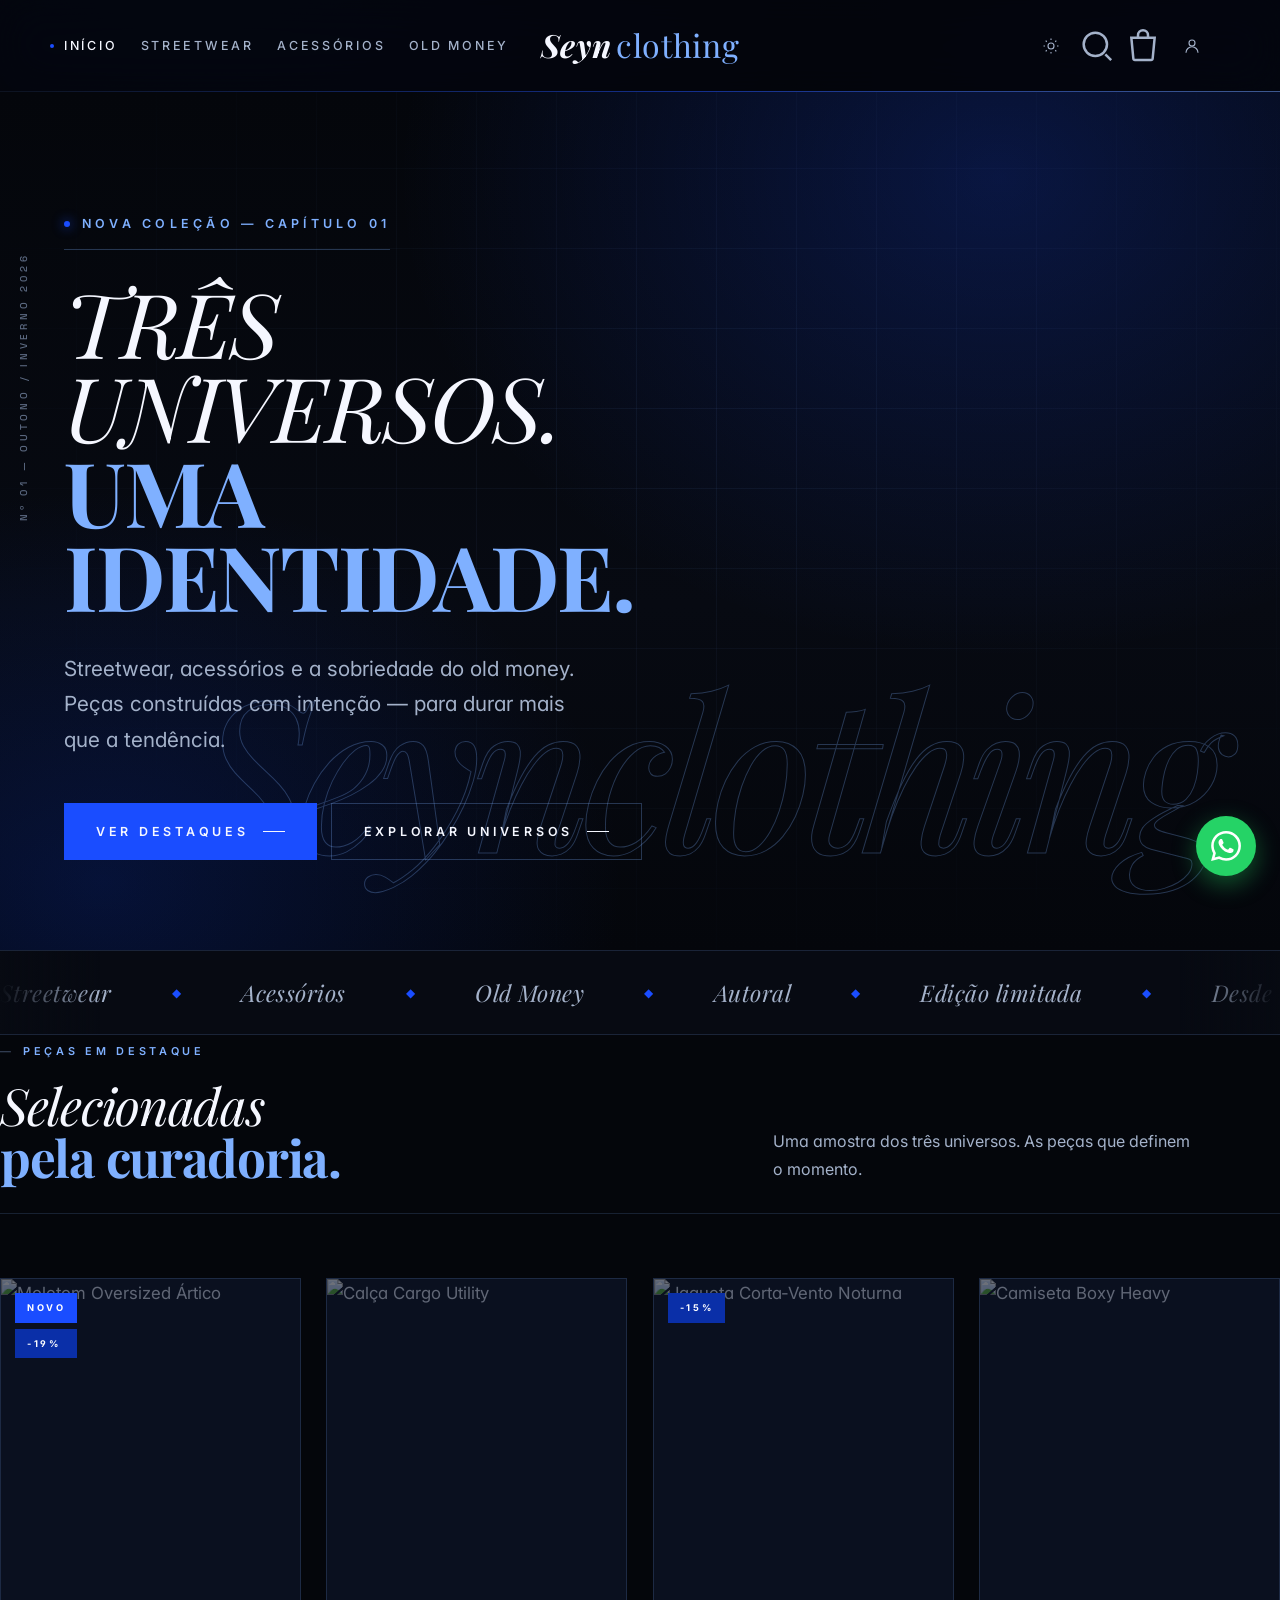
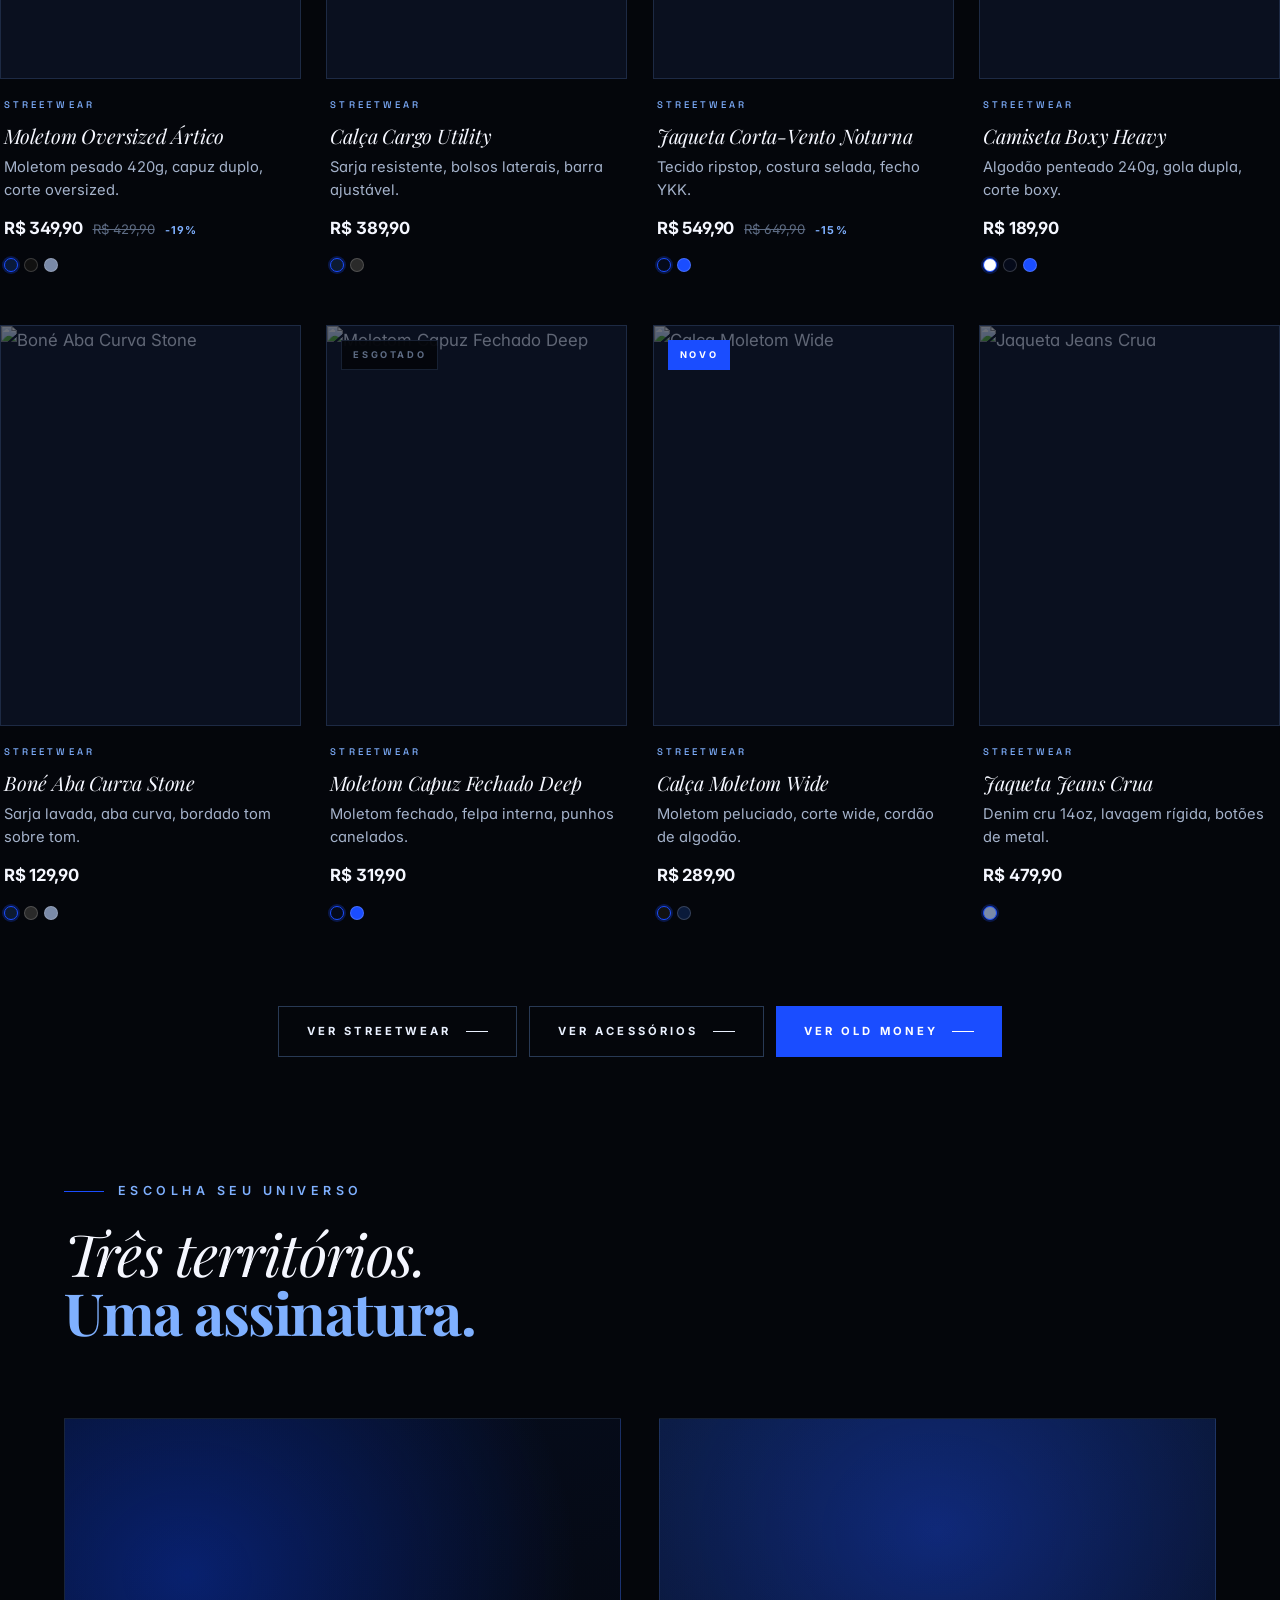
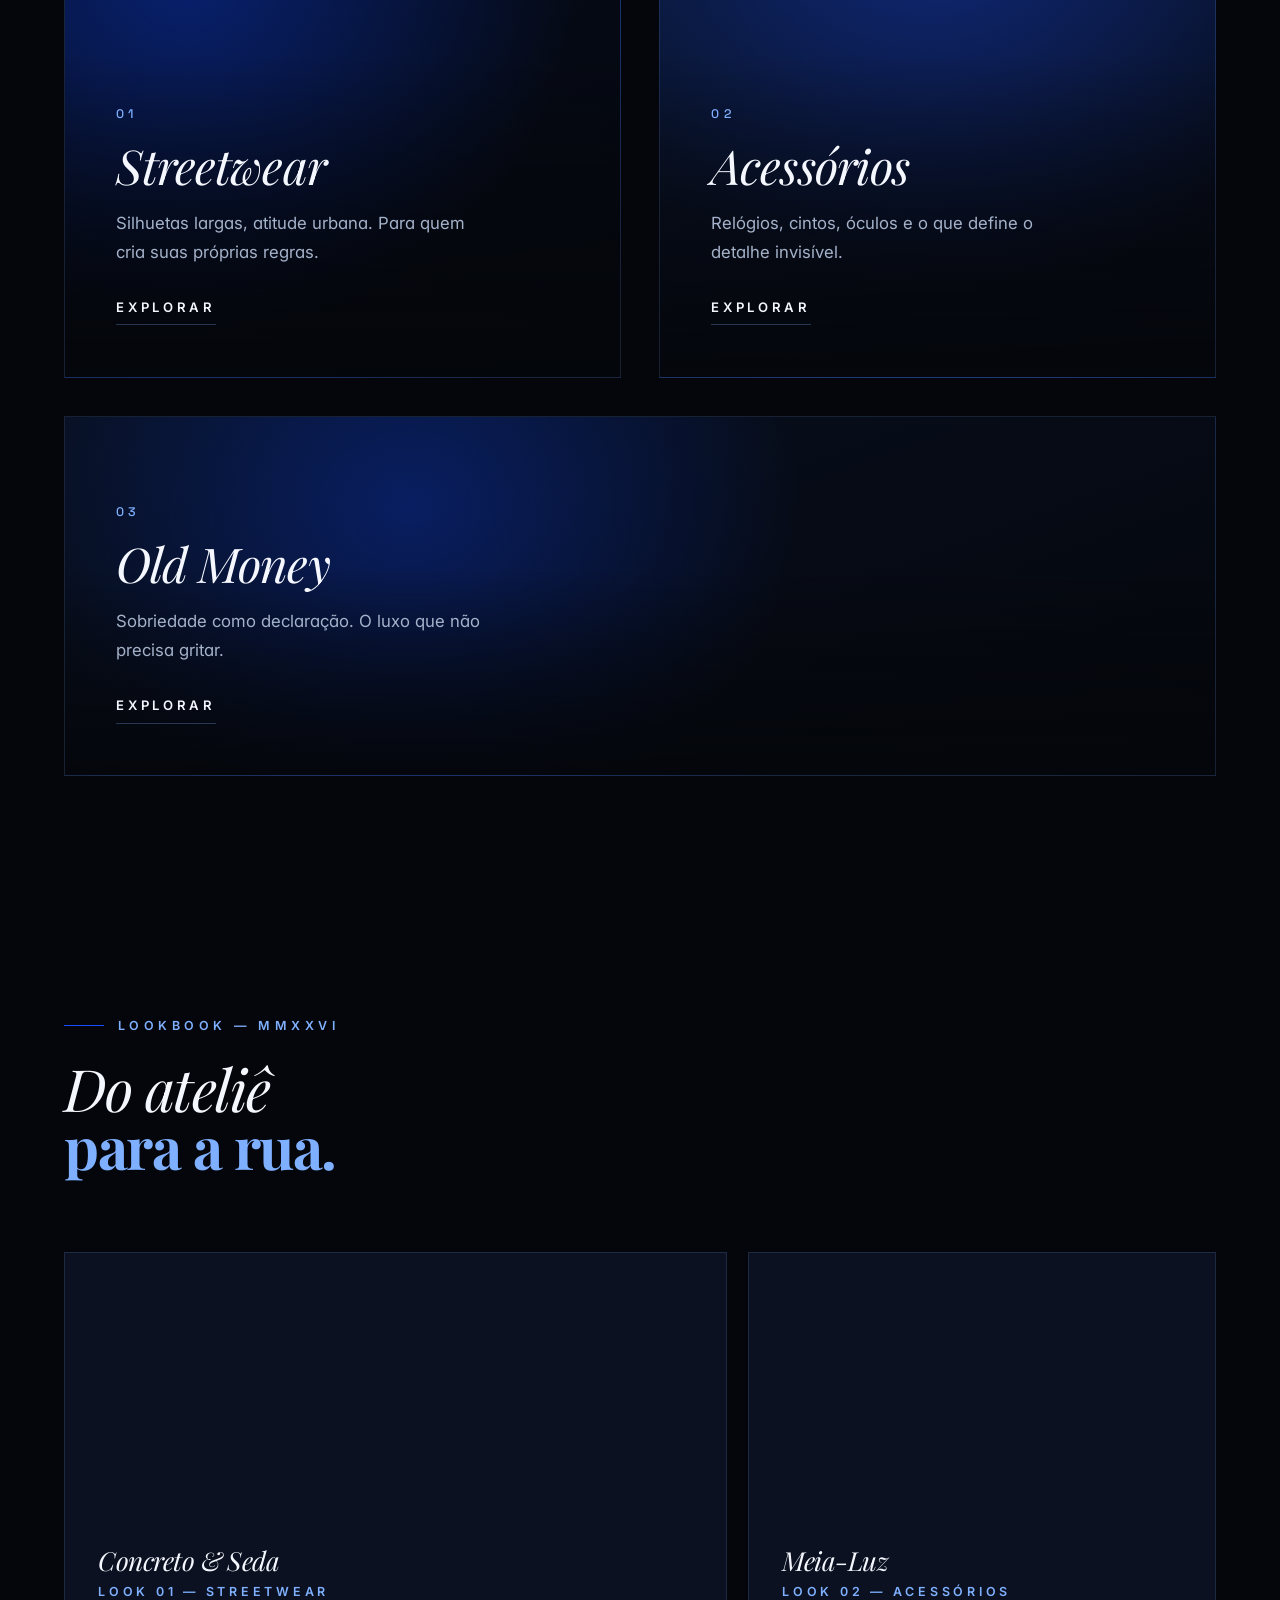
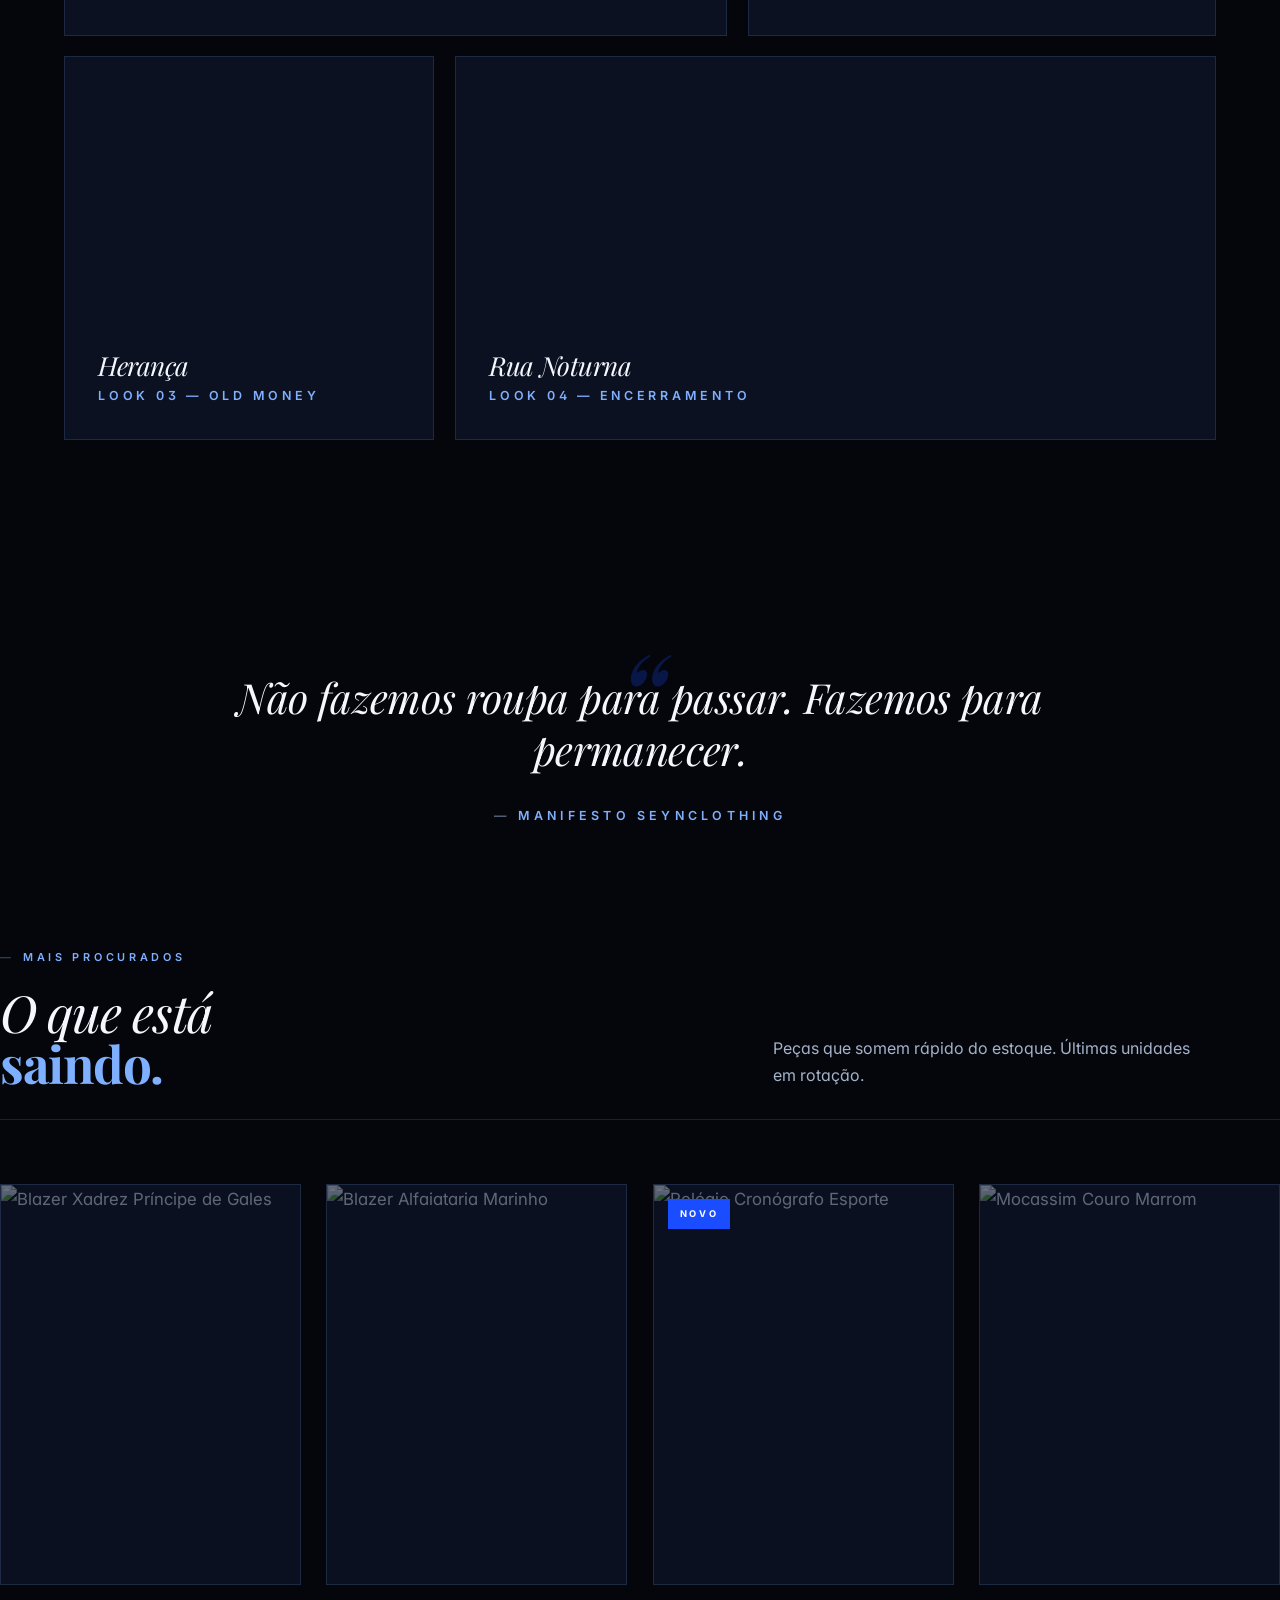
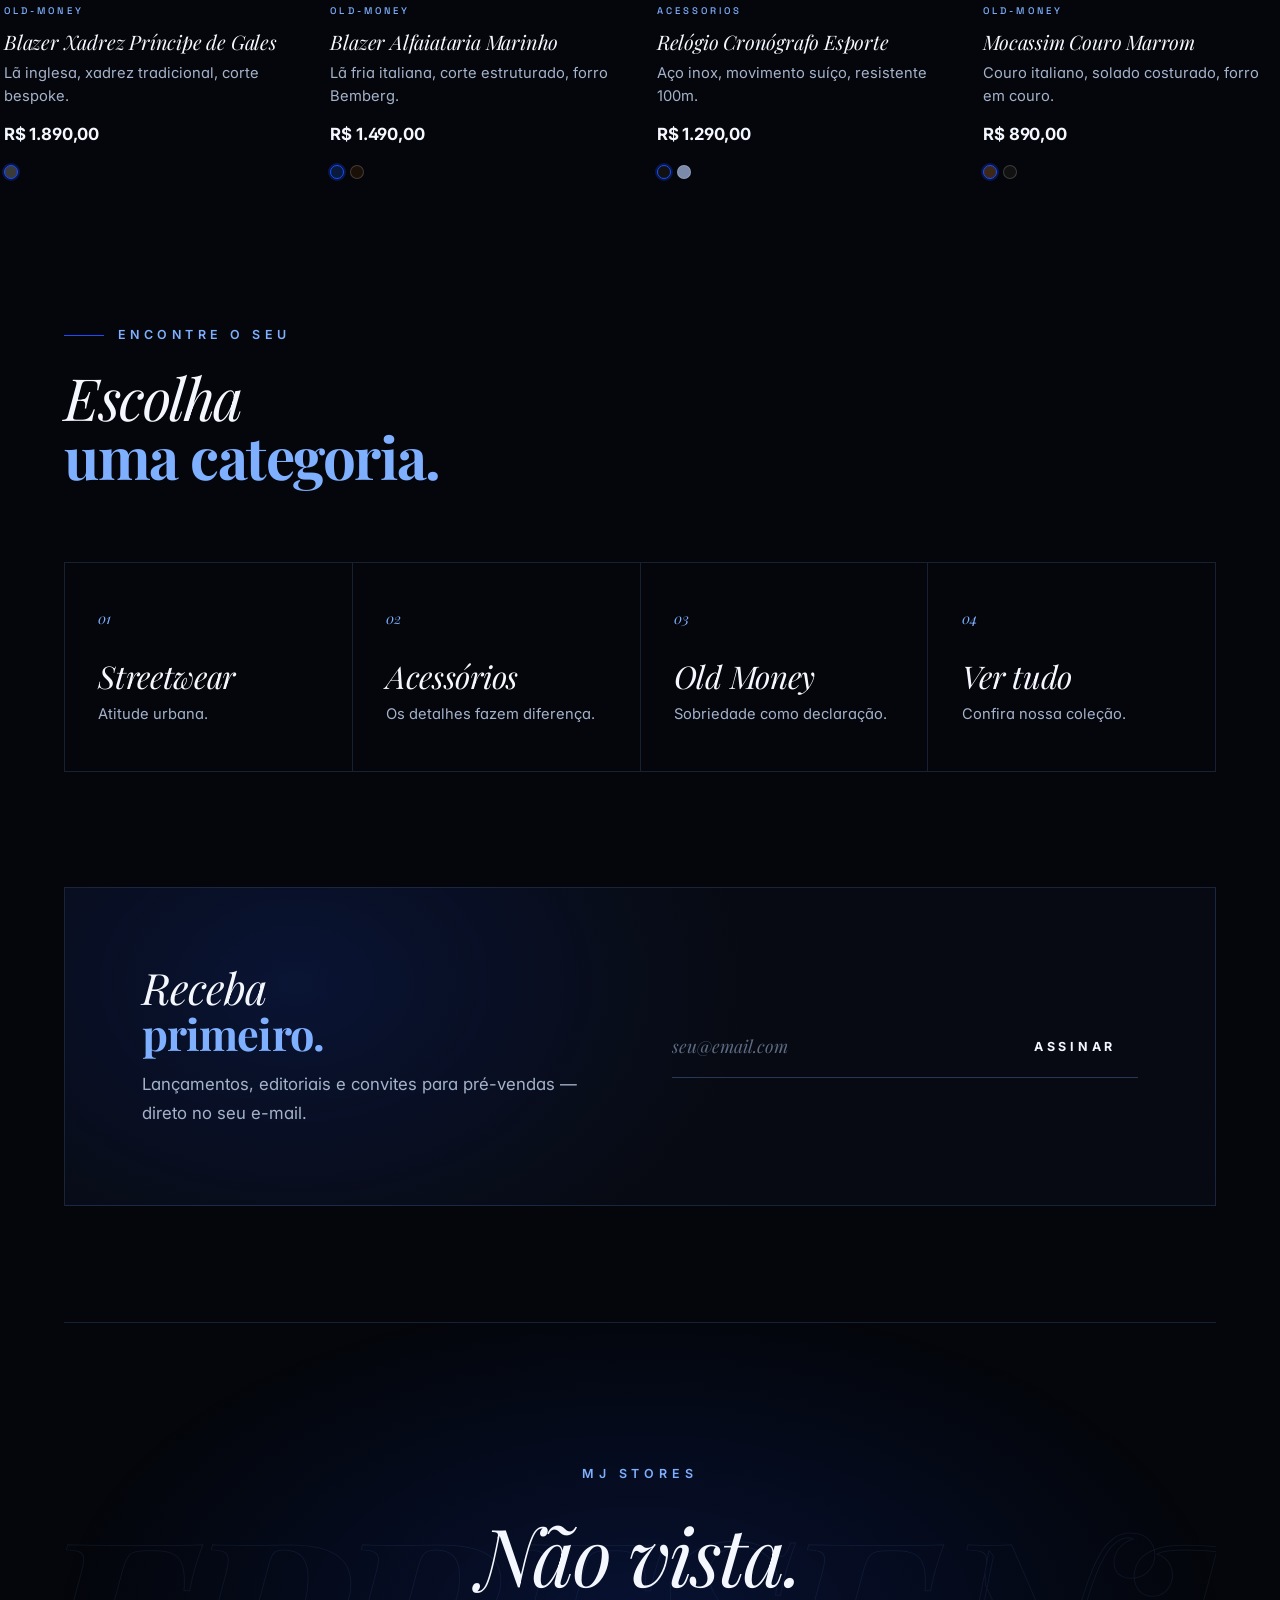
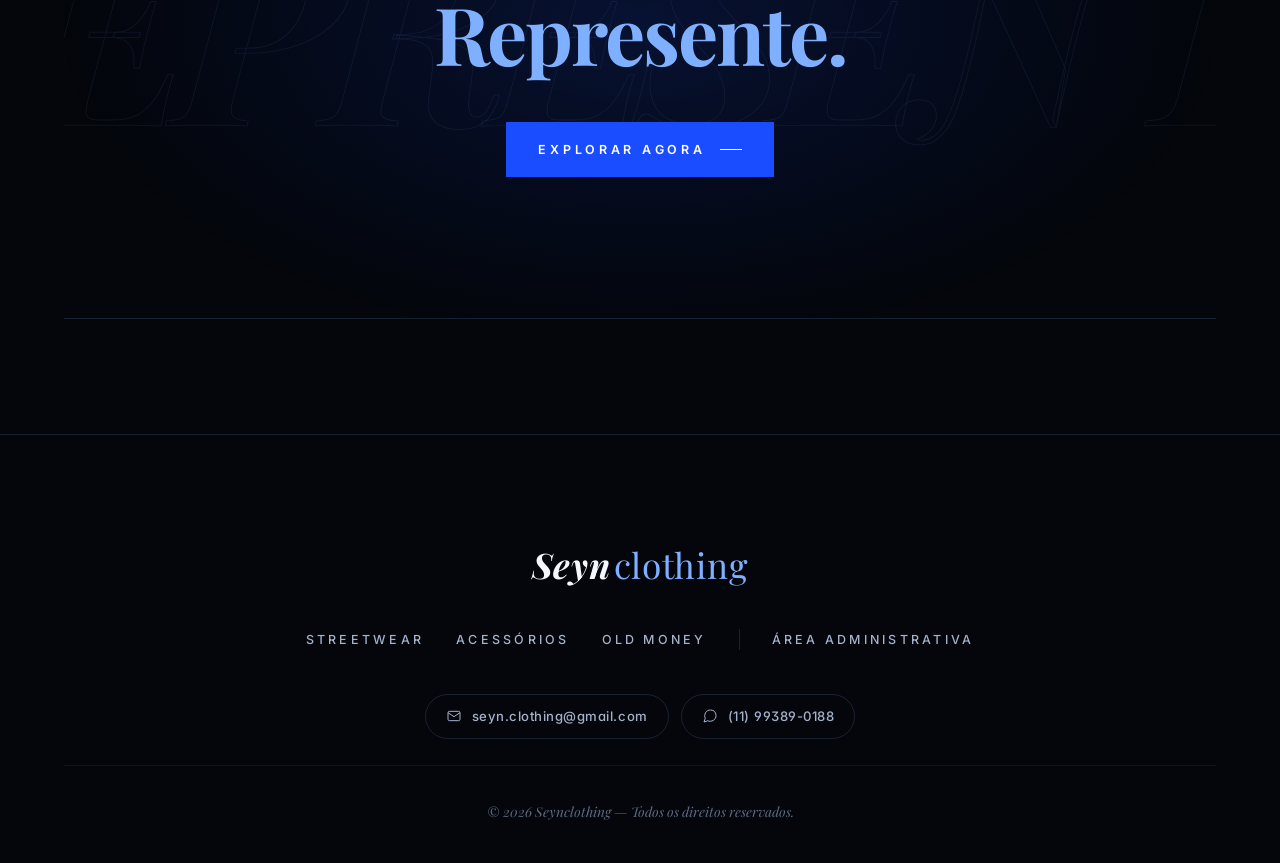
==== commit ff9e34ec: "troca email da empresa: mjstores -> seyn.clothing" ====
--- a/index.html
+++ b/index.html
@@ -230,12 +230,12 @@
         <a href="admin.html" class="admin-link">Área administrativa</a>
     </nav>
     <div class="footer-contato">
-    <a href="mailto:mjstores.contato@gmail.com" class="footer-contato-link">
+    <a href="mailto:seyn.clothing@gmail.com" class="footer-contato-link">
         <svg viewBox="0 0 24 24" fill="none" stroke="currentColor" stroke-width="1.5">
             <rect x="3" y="5" width="18" height="14" rx="2"/>
             <path d="M3 7l9 6 9-6"/>
         </svg>
-        <span>mjstores.contato@gmail.com</span>
+        <span>seyn.clothing@gmail.com</span>
     </a>
 
     <a href="https://wa.me/5511993890188" target="_blank" rel="noopener" class="footer-contato-link">
--- a/css/style.css
+++ b/css/style.css
@@ -9188,4 +9188,218 @@
 
 /* =========================================================
    FIM — RESPONSIVE.CSS
-   ========================================================= */+   ========================================================= */
+/* =========================================================
+   FIX — TEXTOS DECORATIVOS GIGANTES (TEMA CLARO) — v2
+   Contorno mais grosso e visível
+   ========================================================= */
+
+/* HERO — "Seynclothing" gigante no canto */
+[data-tema="claro"] .hero-decoration span {
+    color: transparent !important;
+    -webkit-text-stroke: 3px rgba(26, 77, 255, .55) !important;
+    opacity: 1;
+}
+
+/* CATEGORY HERO — nome da categoria gigante no fundo */
+[data-tema="claro"] .category-hero-mark {
+    color: transparent !important;
+    -webkit-text-stroke: 3px rgba(26, 77, 255, .45) !important;
+    opacity: 1;
+}
+
+/* BUSCA — "BUSCAR" gigante no overlay */
+[data-tema="claro"] .search-overlay::before {
+    color: transparent !important;
+    -webkit-text-stroke: 3px rgba(26, 77, 255, .40) !important;
+    opacity: 1;
+}
+
+/* CTA FINAL — "REPRESENTE" gigante no fundo */
+[data-tema="claro"] .final-cta::before {
+    color: transparent !important;
+    -webkit-text-stroke: 3px rgba(26, 77, 255, .40) !important;
+    opacity: 1;
+}
+/* =========================================================
+   FIX — SEÇÃO DE AVALIAÇÕES NO TEMA CLARO
+   Corrige: card preto, estrelas invisíveis, textarea escuro
+   ========================================================= */
+
+/* Wrap geral da seção */
+[data-tema="claro"] .reviews-section {
+    background: transparent;
+    color: #1e293b;
+}
+
+[data-tema="claro"] .reviews-head {
+    border-bottom-color: rgba(15, 23, 42, .12);
+}
+
+[data-tema="claro"] .reviews-head .section-kicker {
+    color: #1a4dff !important;
+}
+
+/* Título "O que dizem sobre essa peça" — remove gradiente/transparência */
+[data-tema="claro"] .reviews-head .section-title,
+[data-tema="claro"] .reviews-head h2 {
+    background: none !important;
+    -webkit-background-clip: initial !important;
+    background-clip: initial !important;
+    -webkit-text-fill-color: #0a0e1a !important;
+    color: #0a0e1a !important;
+}
+
+[data-tema="claro"] .reviews-head h2 em,
+[data-tema="claro"] .reviews-head h2 span {
+    color: #1a4dff !important;
+    -webkit-text-fill-color: #1a4dff !important;
+}
+
+/* Resumo (estrelas + nota) */
+[data-tema="claro"] .reviews-summary {
+    color: #1e293b;
+}
+
+[data-tema="claro"] .reviews-summary .estrelas,
+[data-tema="claro"] .reviews-summary svg {
+    color: #1a4dff !important;
+    fill: #1a4dff !important;
+}
+
+[data-tema="claro"] .reviews-summary-nota {
+    color: #0a0e1a !important;
+}
+
+[data-tema="claro"] .reviews-summary-total {
+    color: #64748b !important;
+}
+
+/* ============================================
+   Card do formulário "Avalie essa peça"
+   ESTAVA PRETO — agora fica claro
+   ============================================ */
+[data-tema="claro"] .review-form-wrap {
+    background: #f8fafc !important;
+    border: 1px solid rgba(15, 23, 42, .12) !important;
+    box-shadow: 0 10px 40px rgba(15, 23, 42, .04);
+}
+
+[data-tema="claro"] .review-form-wrap *,
+[data-tema="claro"] .review-form * {
+    color: inherit;
+}
+
+[data-tema="claro"] .review-form-title {
+    color: #0a0e1a !important;
+}
+
+/* ============================================
+   Estrelas de seleção — ESTAVAM CINZA ESCURO
+   ============================================ */
+[data-tema="claro"] .review-star-pick button,
+[data-tema="claro"] .review-star-pick svg {
+    color: #cbd5e1 !important;
+    fill: #cbd5e1 !important;
+    stroke: #cbd5e1 !important;
+    transition: color .2s, fill .2s;
+}
+
+[data-tema="claro"] .review-star-pick button:hover,
+[data-tema="claro"] .review-star-pick button.hovered,
+[data-tema="claro"] .review-star-pick button.selected,
+[data-tema="claro"] .review-star-pick button.active {
+    color: #1a4dff !important;
+    fill: #1a4dff !important;
+    stroke: #1a4dff !important;
+}
+
+/* ============================================
+   Textarea de avaliação — ESTAVA ESCURO
+   ============================================ */
+[data-tema="claro"] .review-form-wrap textarea,
+[data-tema="claro"] .review-form textarea,
+[data-tema="claro"] .review-form-wrap .review-textarea {
+    background: #ffffff !important;
+    color: #0a0e1a !important;
+    border: 1px solid rgba(15, 23, 42, .2) !important;
+}
+
+[data-tema="claro"] .review-form-wrap textarea::placeholder,
+[data-tema="claro"] .review-form textarea::placeholder {
+    color: #94a3b8 !important;
+}
+
+[data-tema="claro"] .review-form-wrap textarea:focus,
+[data-tema="claro"] .review-form textarea:focus {
+    border-color: #1a4dff !important;
+    outline: none;
+}
+
+/* Rodapé do form "Seu nome será exibido publicamente" */
+[data-tema="claro"] .review-form-actions small,
+[data-tema="claro"] .review-form-note {
+    color: #64748b !important;
+}
+
+/* Botão enviar */
+[data-tema="claro"] .review-form-actions .btn-primary {
+    color: #ffffff !important;
+    background: #1a4dff;
+    border-color: #1a4dff;
+}
+
+[data-tema="claro"] .review-form-actions .btn-primary:hover {
+    background: #0a2fa8;
+    border-color: #0a2fa8;
+}
+
+[data-tema="claro"] .review-form-actions .btn-primary * {
+    color: #ffffff !important;
+}
+
+/* ============================================
+   Cards de avaliações publicadas
+   ============================================ */
+[data-tema="claro"] .review-card {
+    background: #f8fafc;
+    border-color: rgba(15, 23, 42, .1);
+}
+
+[data-tema="claro"] .review-card--minha {
+    background: linear-gradient(180deg, rgba(26, 77, 255, .06), rgba(26, 77, 255, .02));
+    border-color: rgba(26, 77, 255, .35);
+}
+
+[data-tema="claro"] .review-name {
+    color: #0a0e1a !important;
+}
+
+[data-tema="claro"] .review-date {
+    color: #64748b !important;
+}
+
+[data-tema="claro"] .review-comentario {
+    color: #475569 !important;
+}
+
+[data-tema="claro"] .review-avatar {
+    background: linear-gradient(135deg, #1a4dff, #0a2fa8);
+    color: #fff !important;
+}
+
+[data-tema="claro"] .review-card .estrelas,
+[data-tema="claro"] .review-card .estrelas svg {
+    color: #1a4dff !important;
+    fill: #1a4dff !important;
+}
+
+/* Mensagem "Nenhuma avaliação" */
+[data-tema="claro"] .reviews-empty,
+[data-tema="claro"] .reviews-empty p {
+    color: #64748b !important;
+}
+
+/* ============================================
+   FIM — FIX AVALIAÇÕES TEMA CLARO
+   ============================================ */
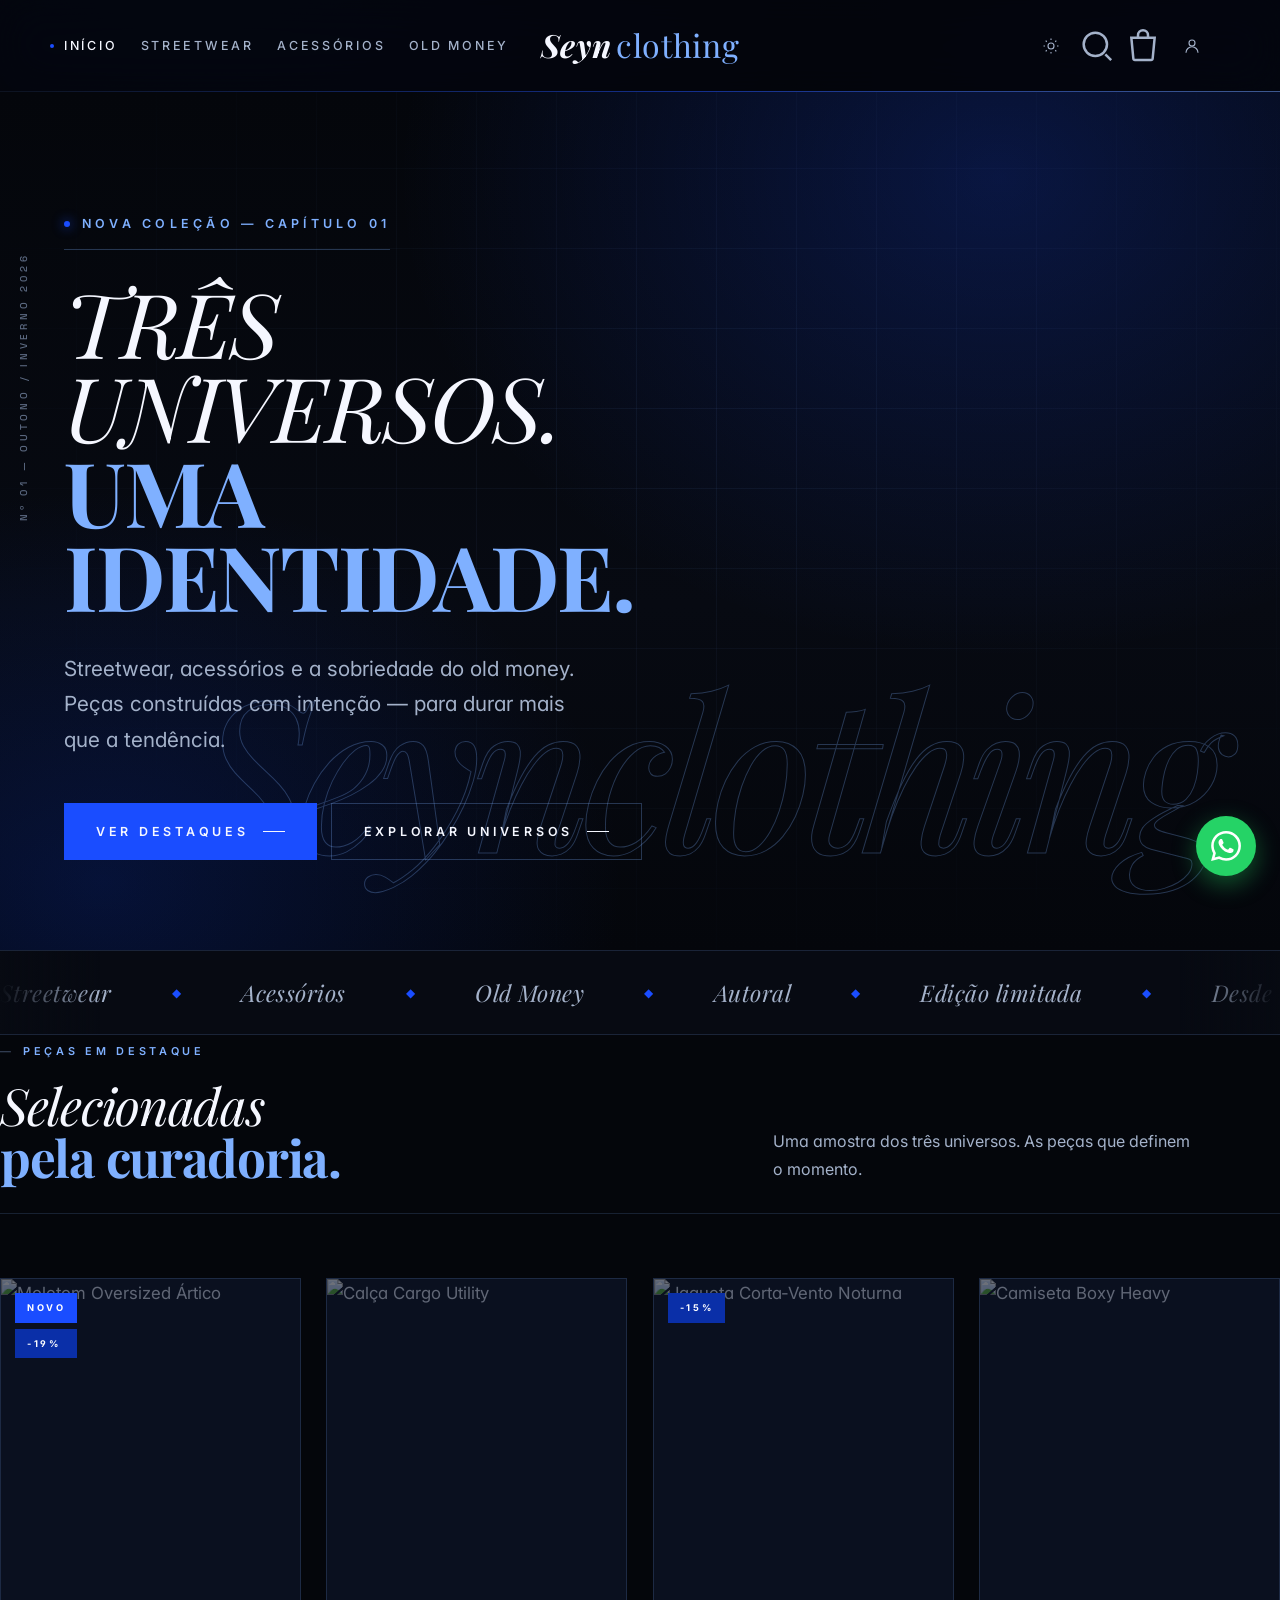
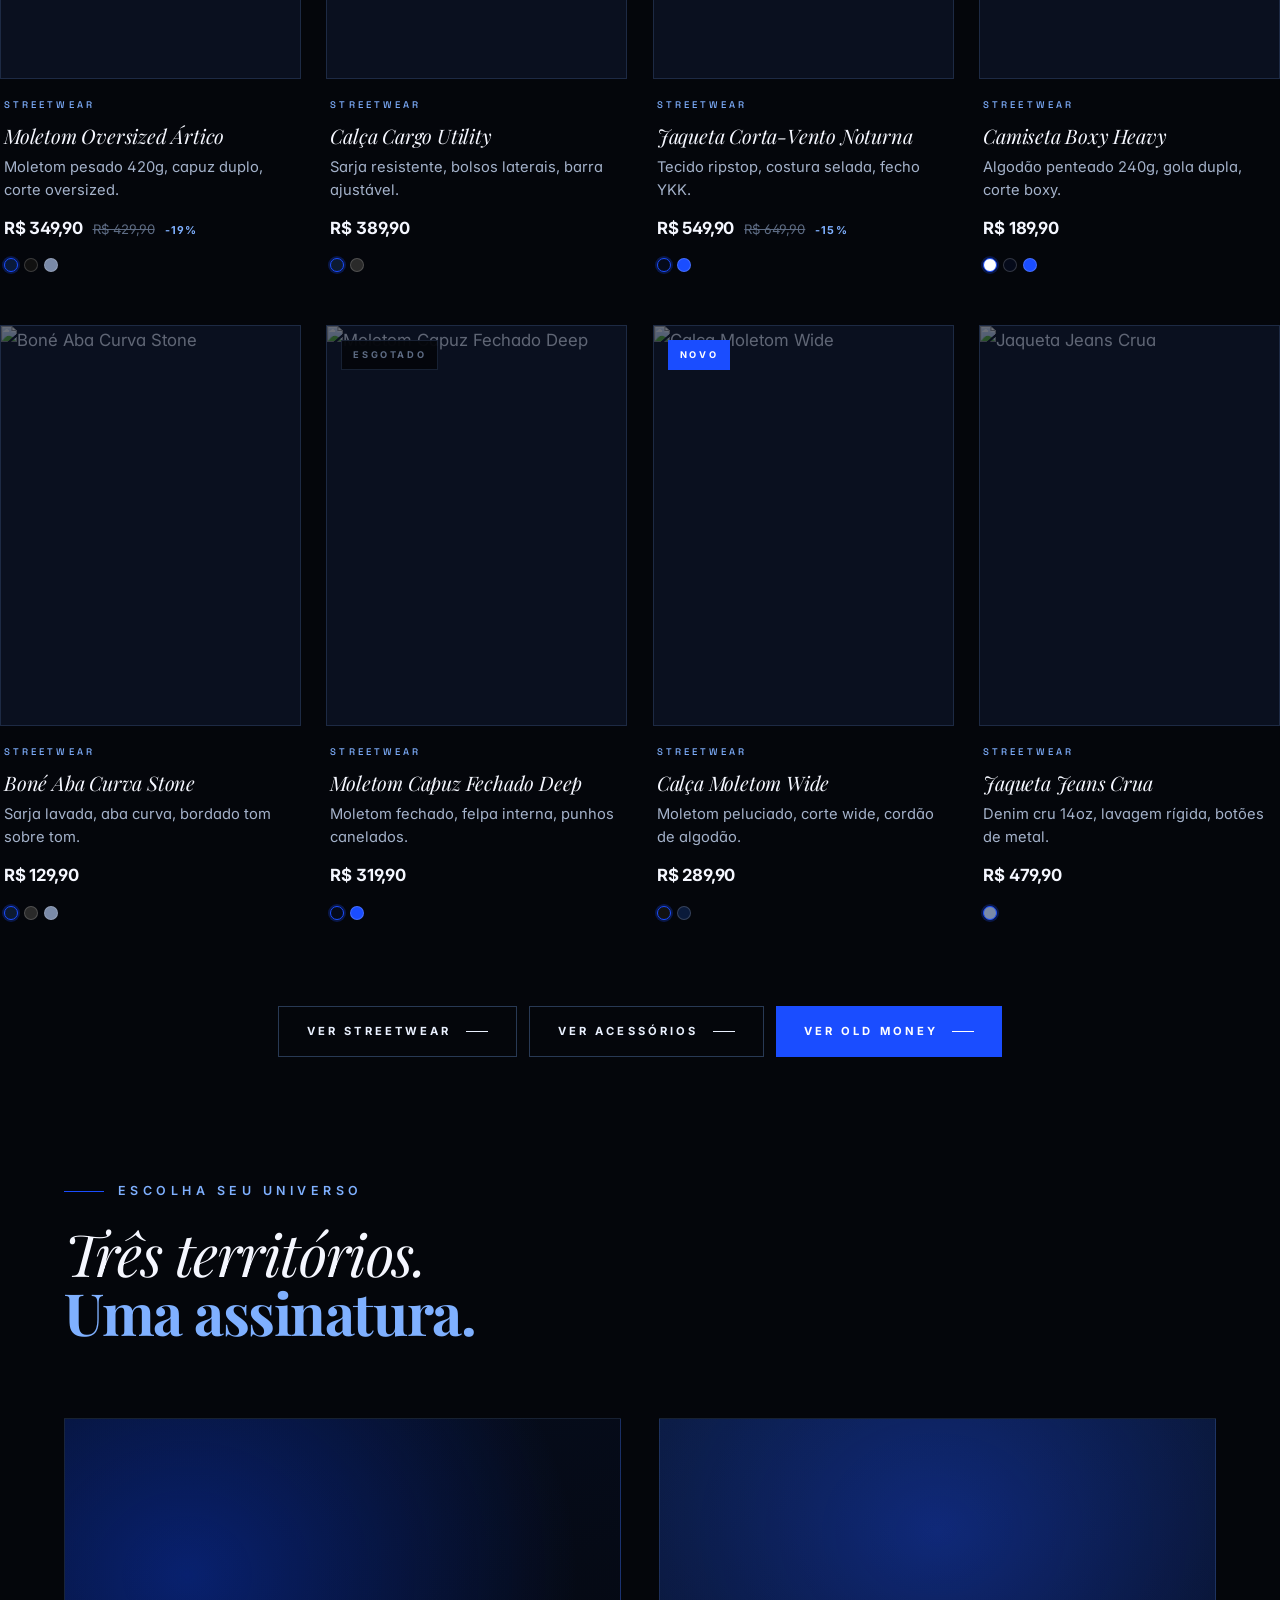
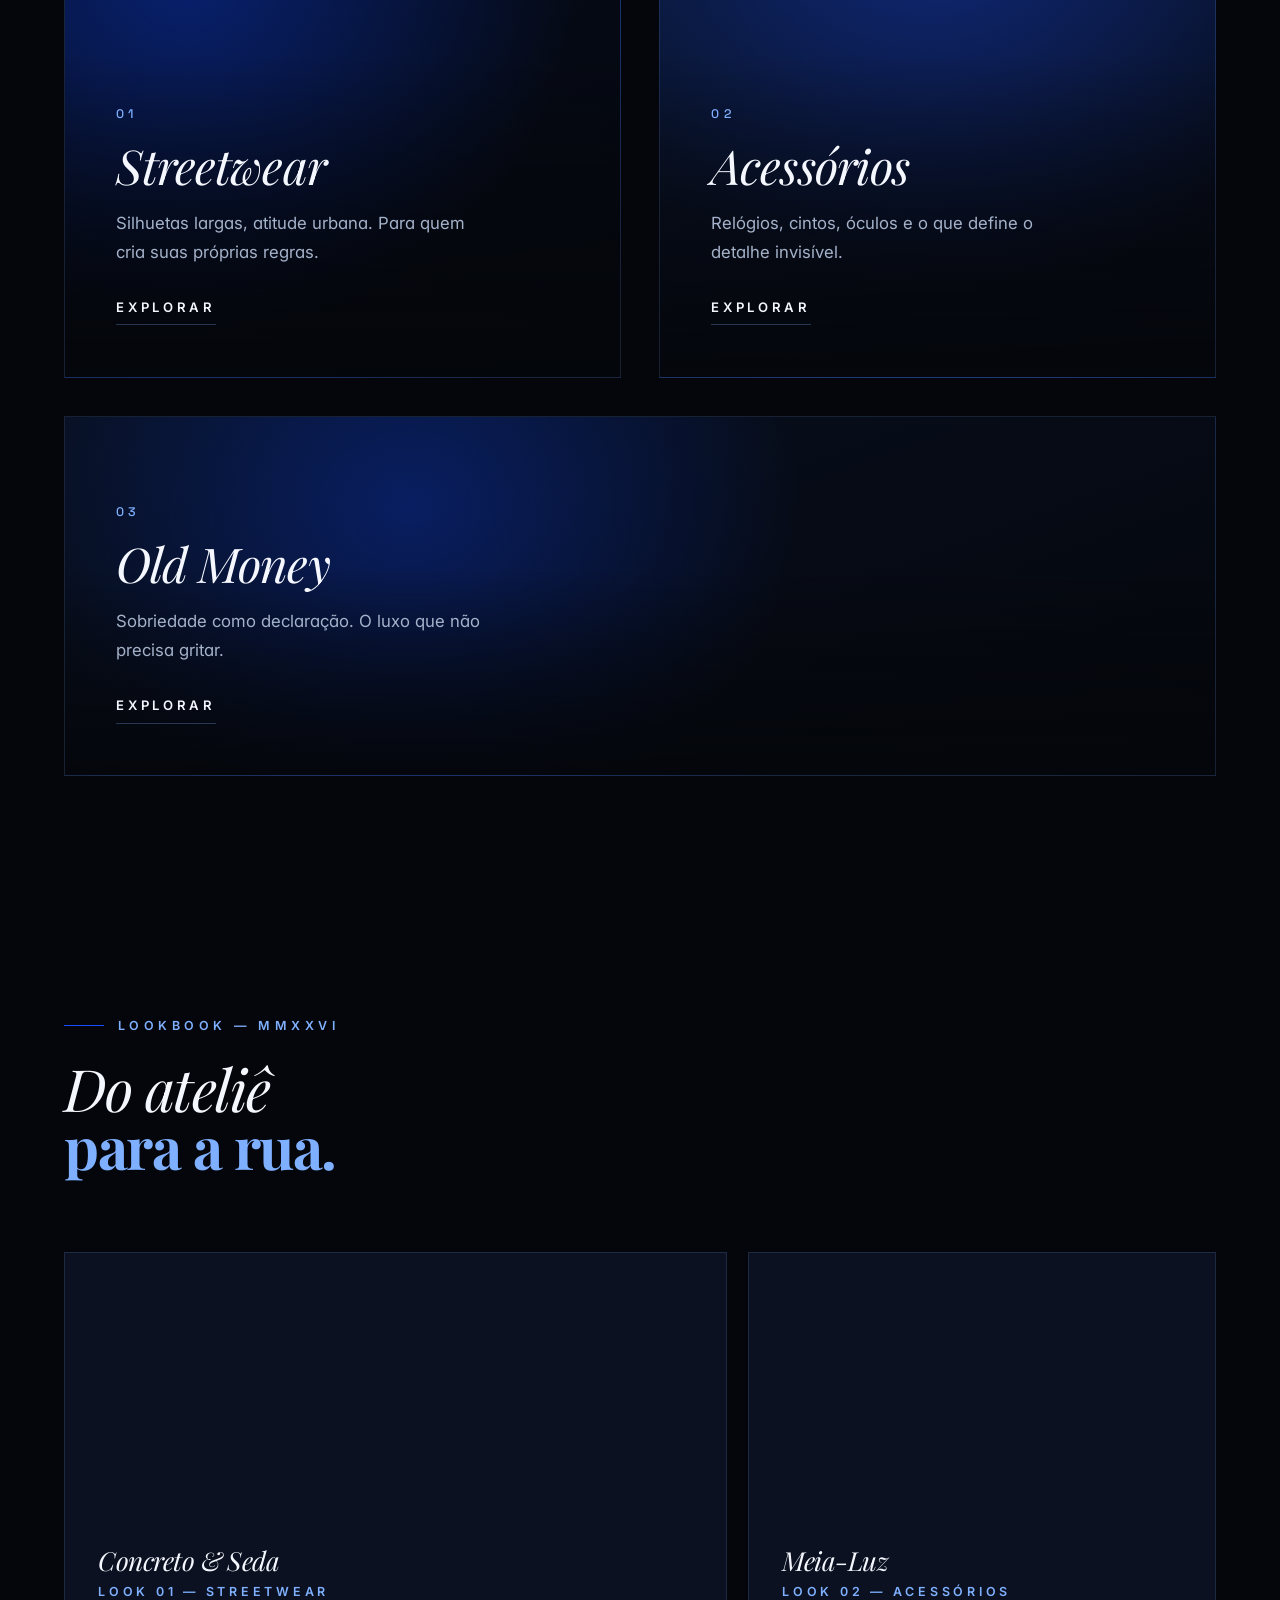
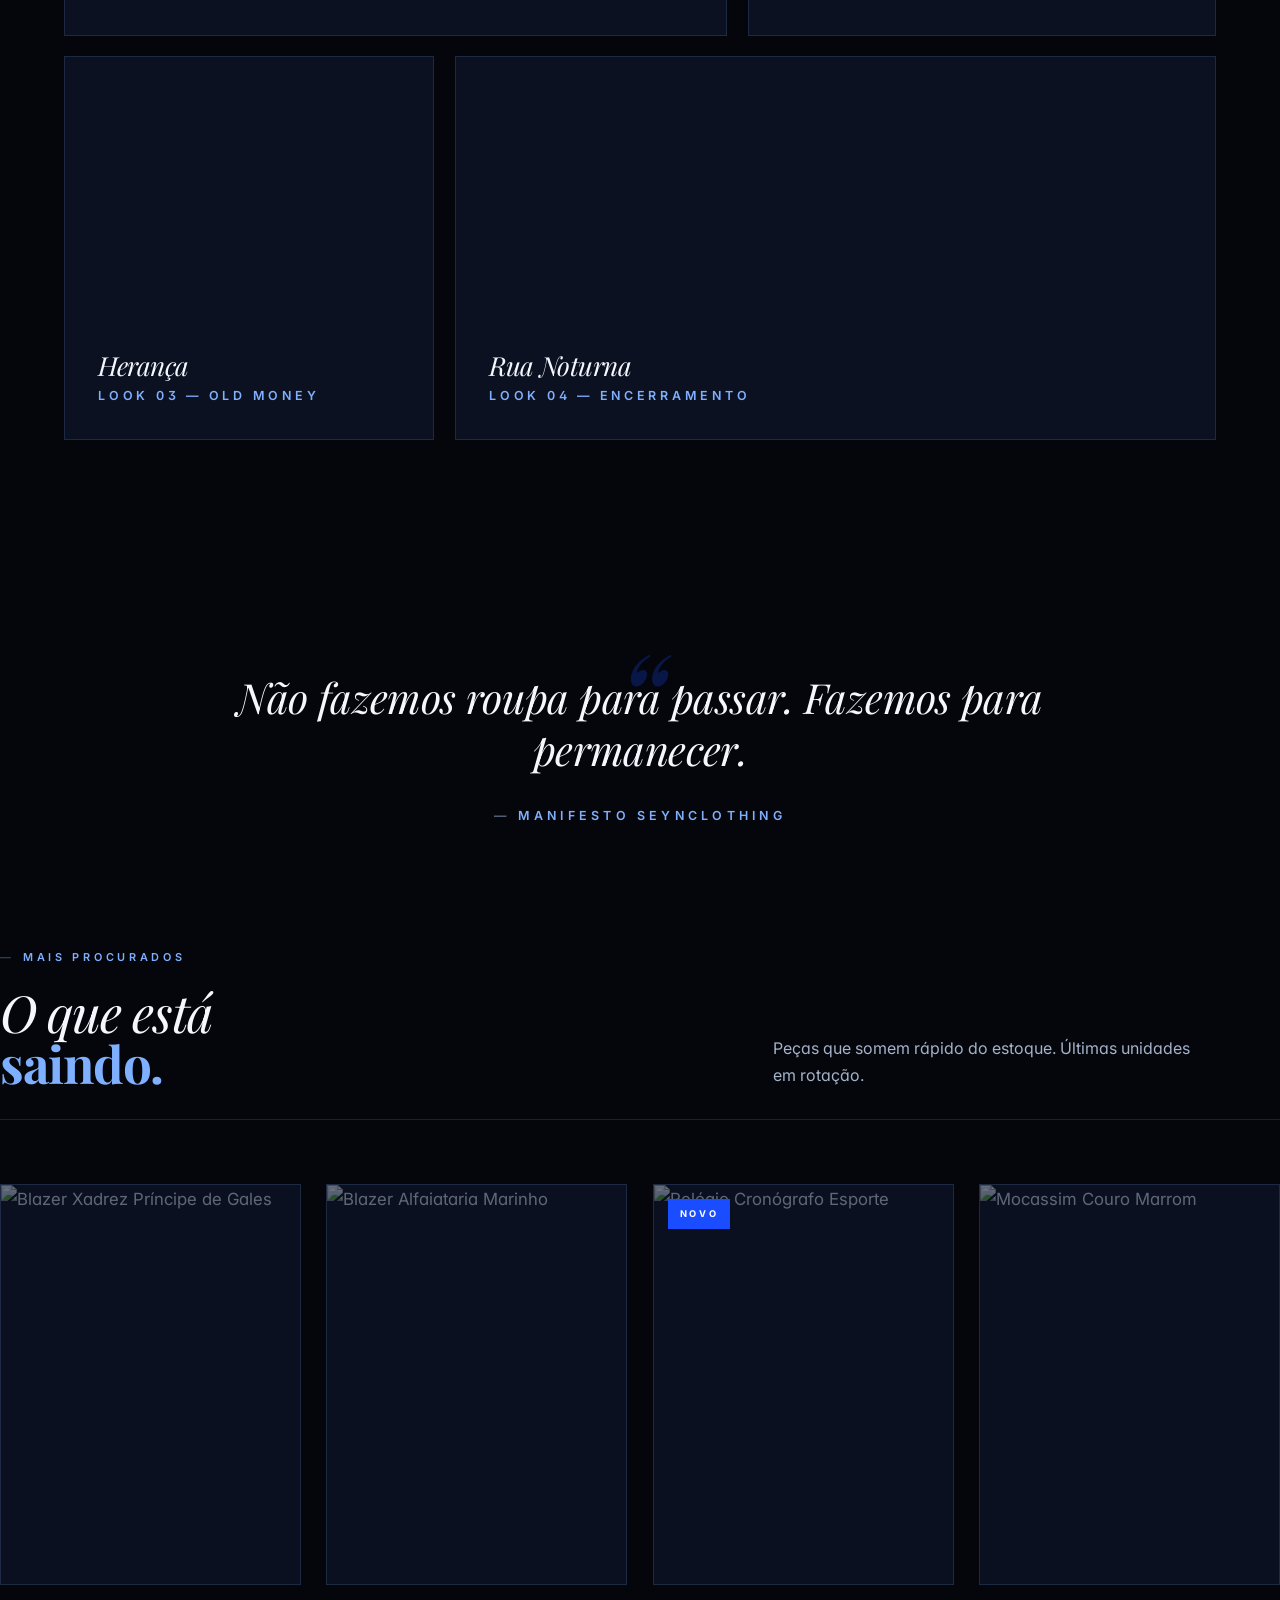
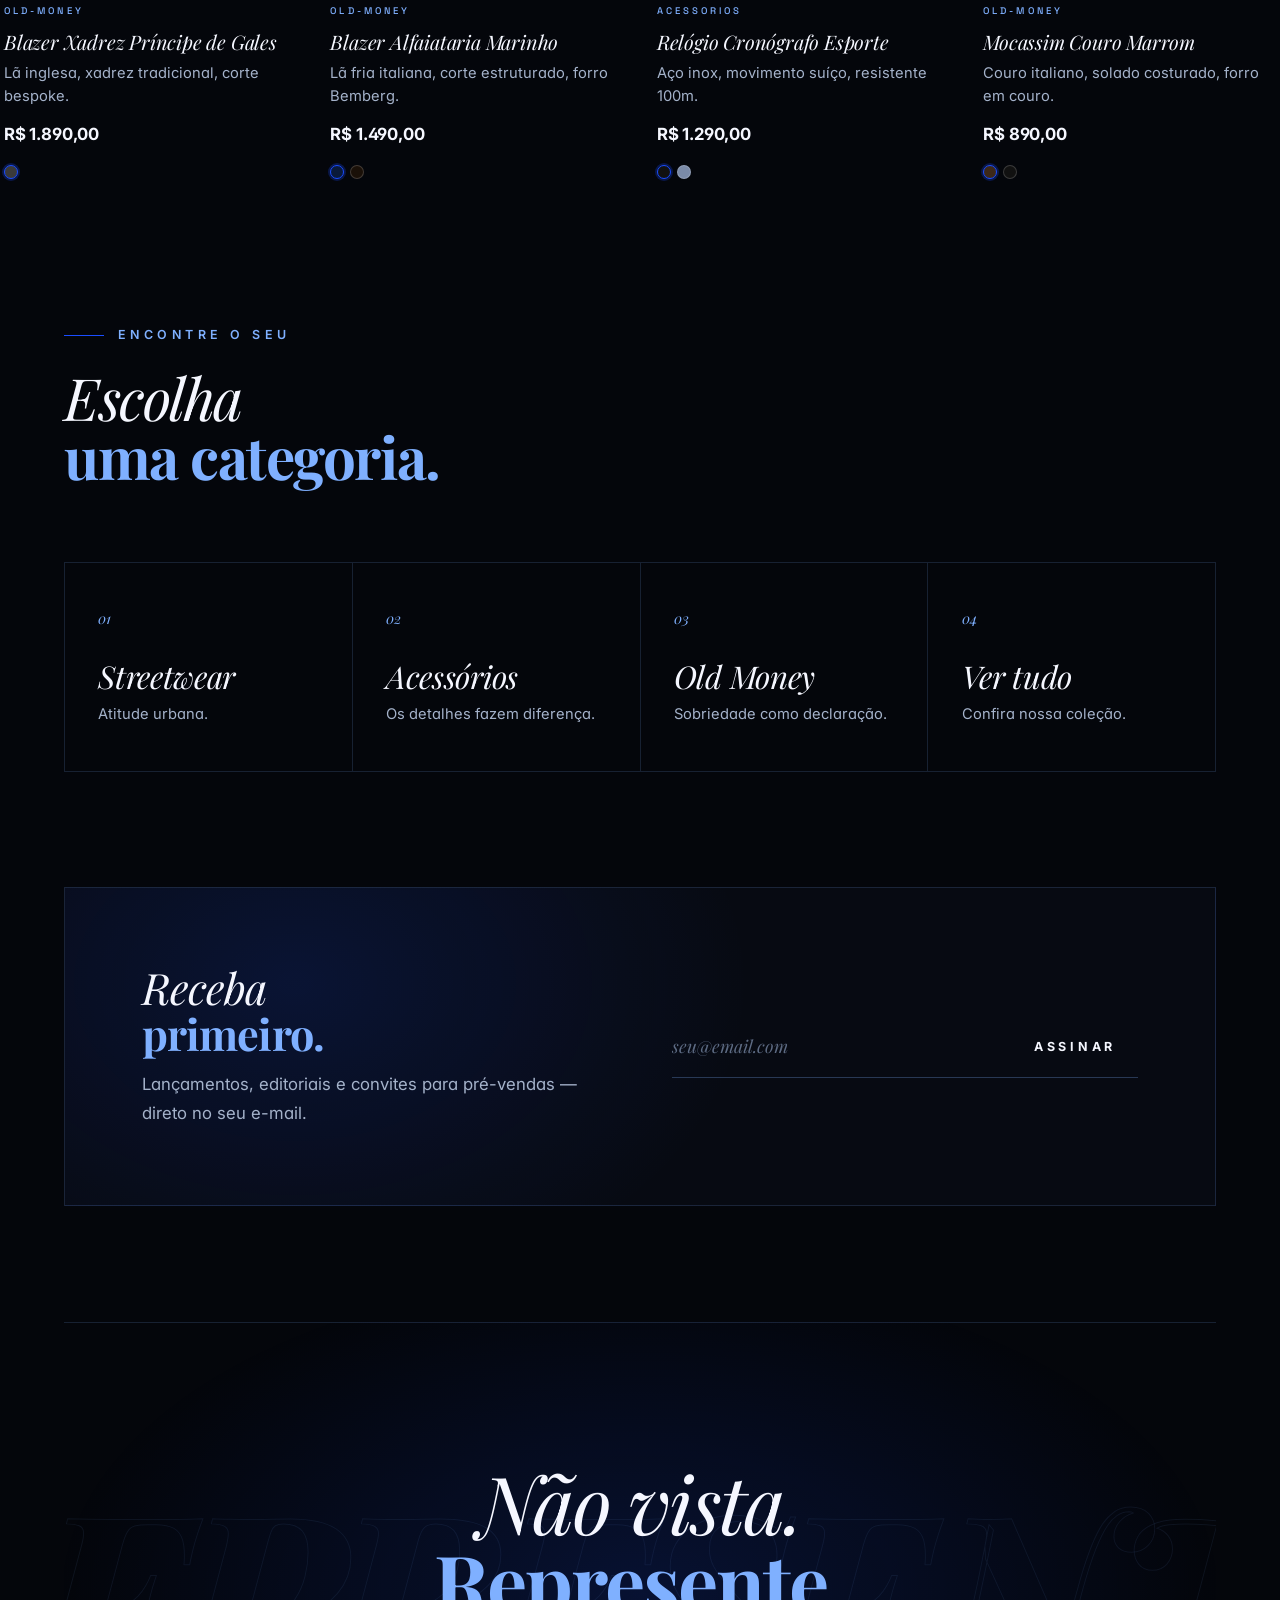
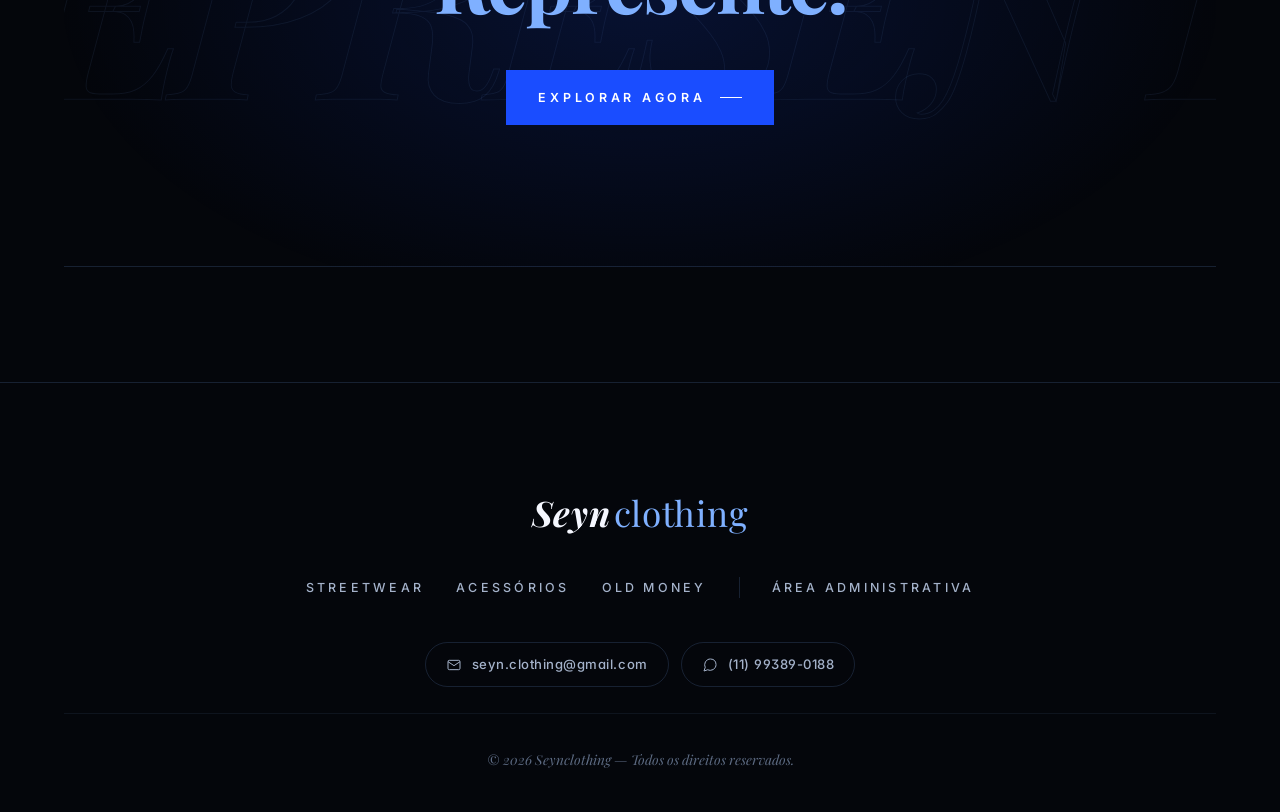
==== commit 3db23ed4: "atualiza serviceId do EmailJS para service_00vd97h" ====
--- a/index.html
+++ b/index.html
@@ -214,7 +214,6 @@
 
     <section class="final-cta">
         <div>
-            <p>MJ STORES</p>
             <h2>Não vista.<span>Represente.</span></h2>
             <a href="#destaques" class="btn-primary">Explorar agora</a>
         </div>
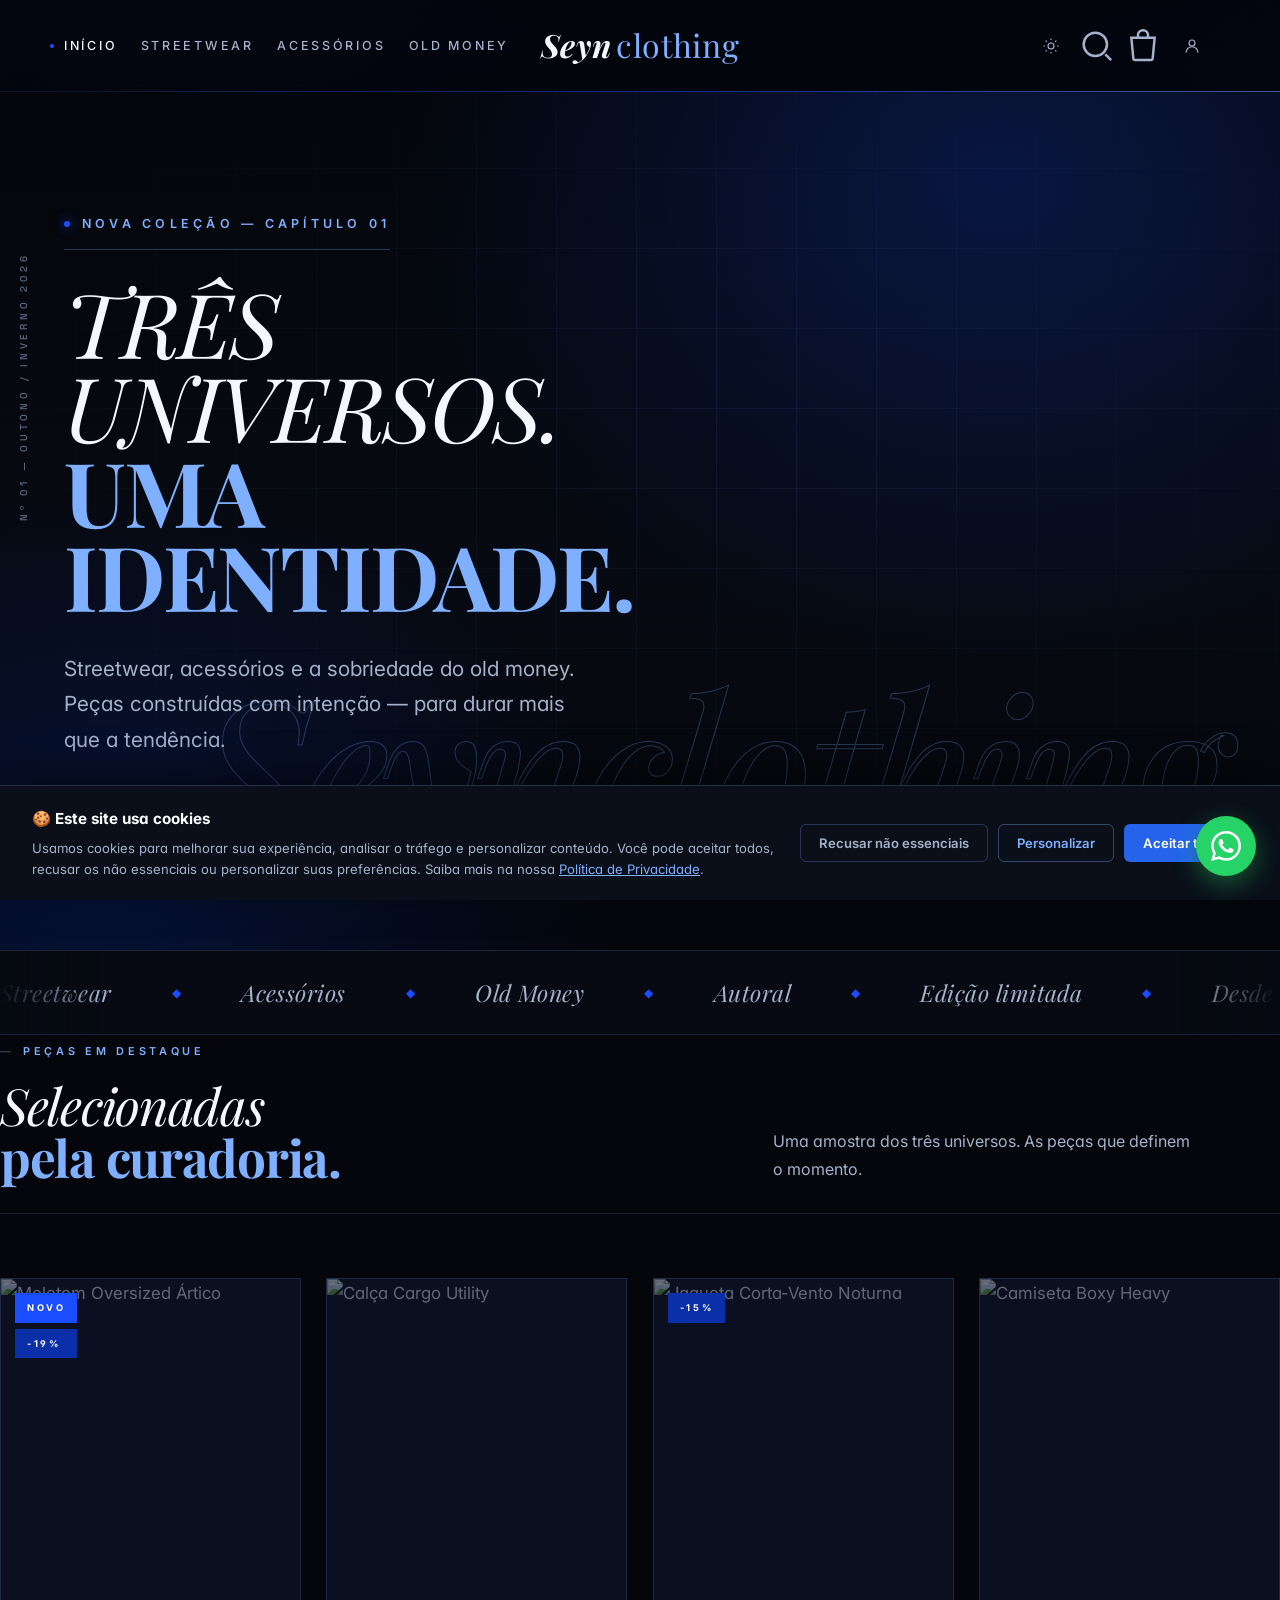
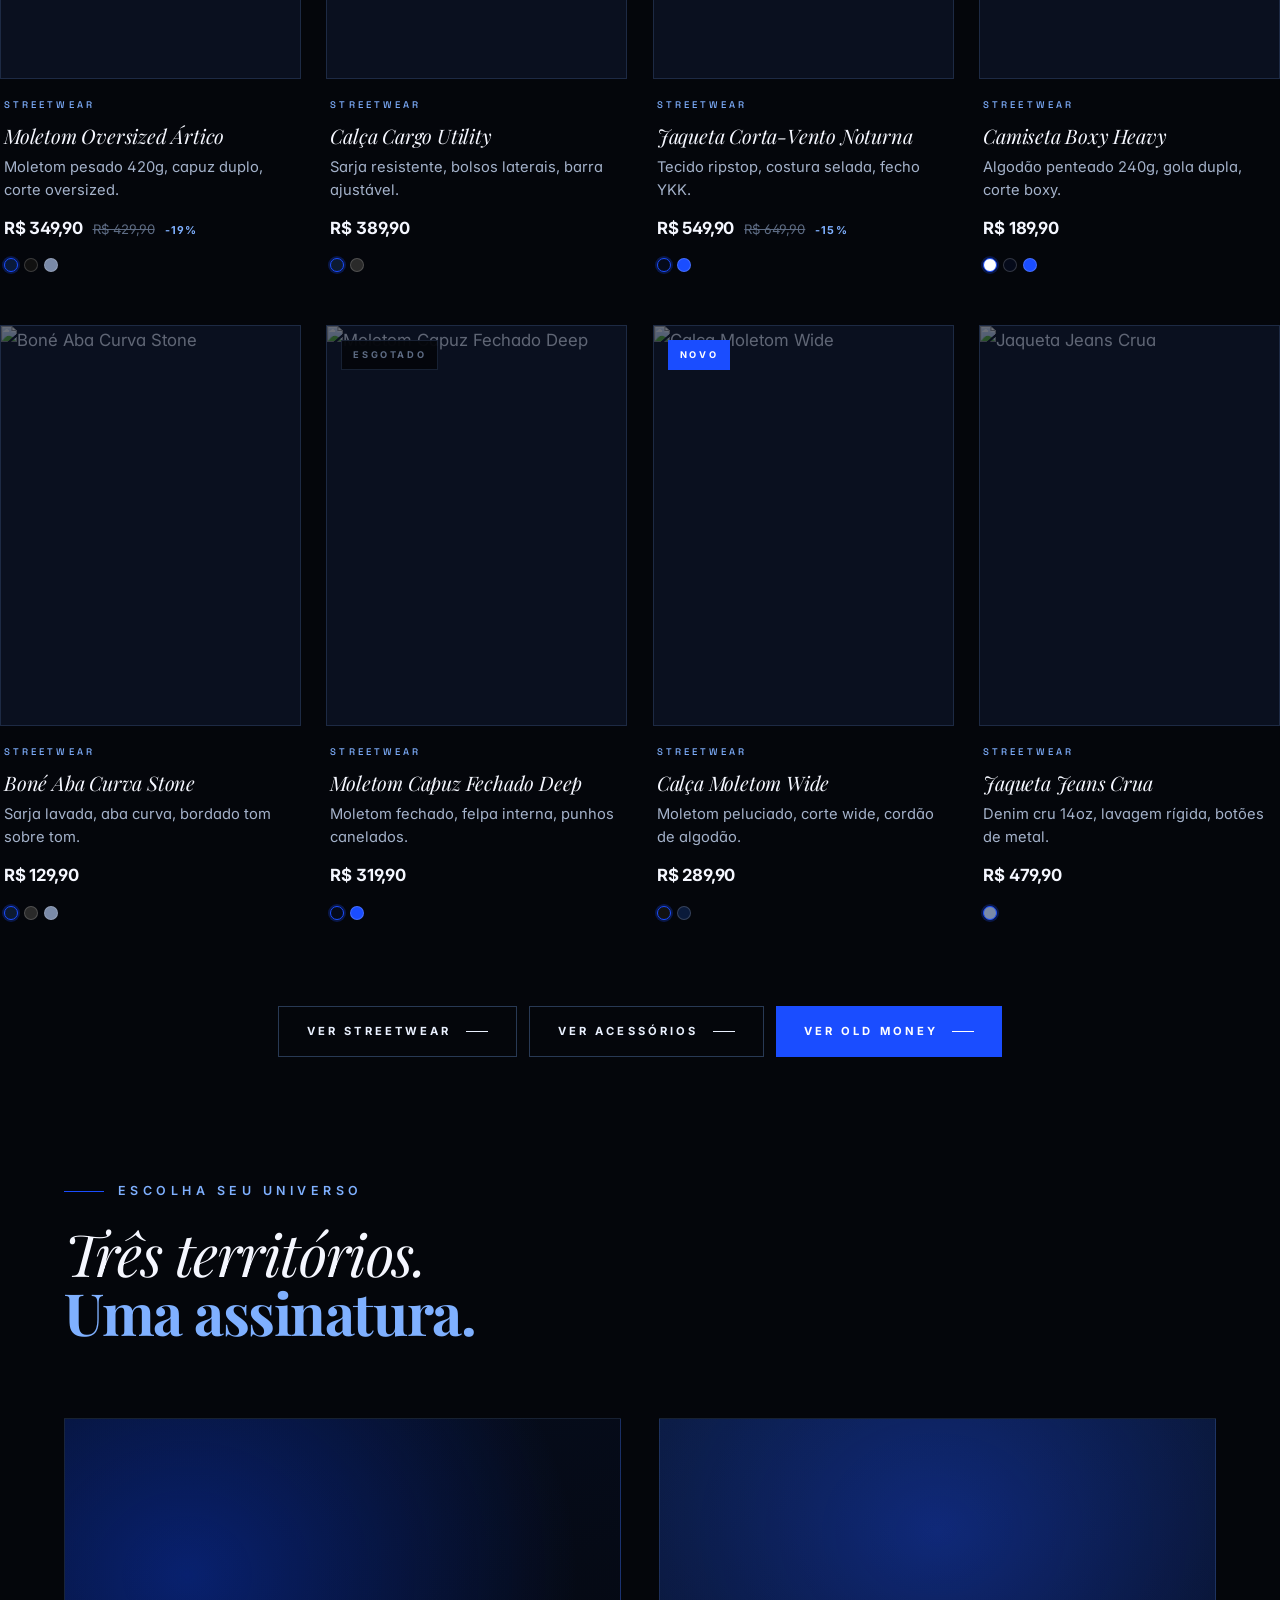
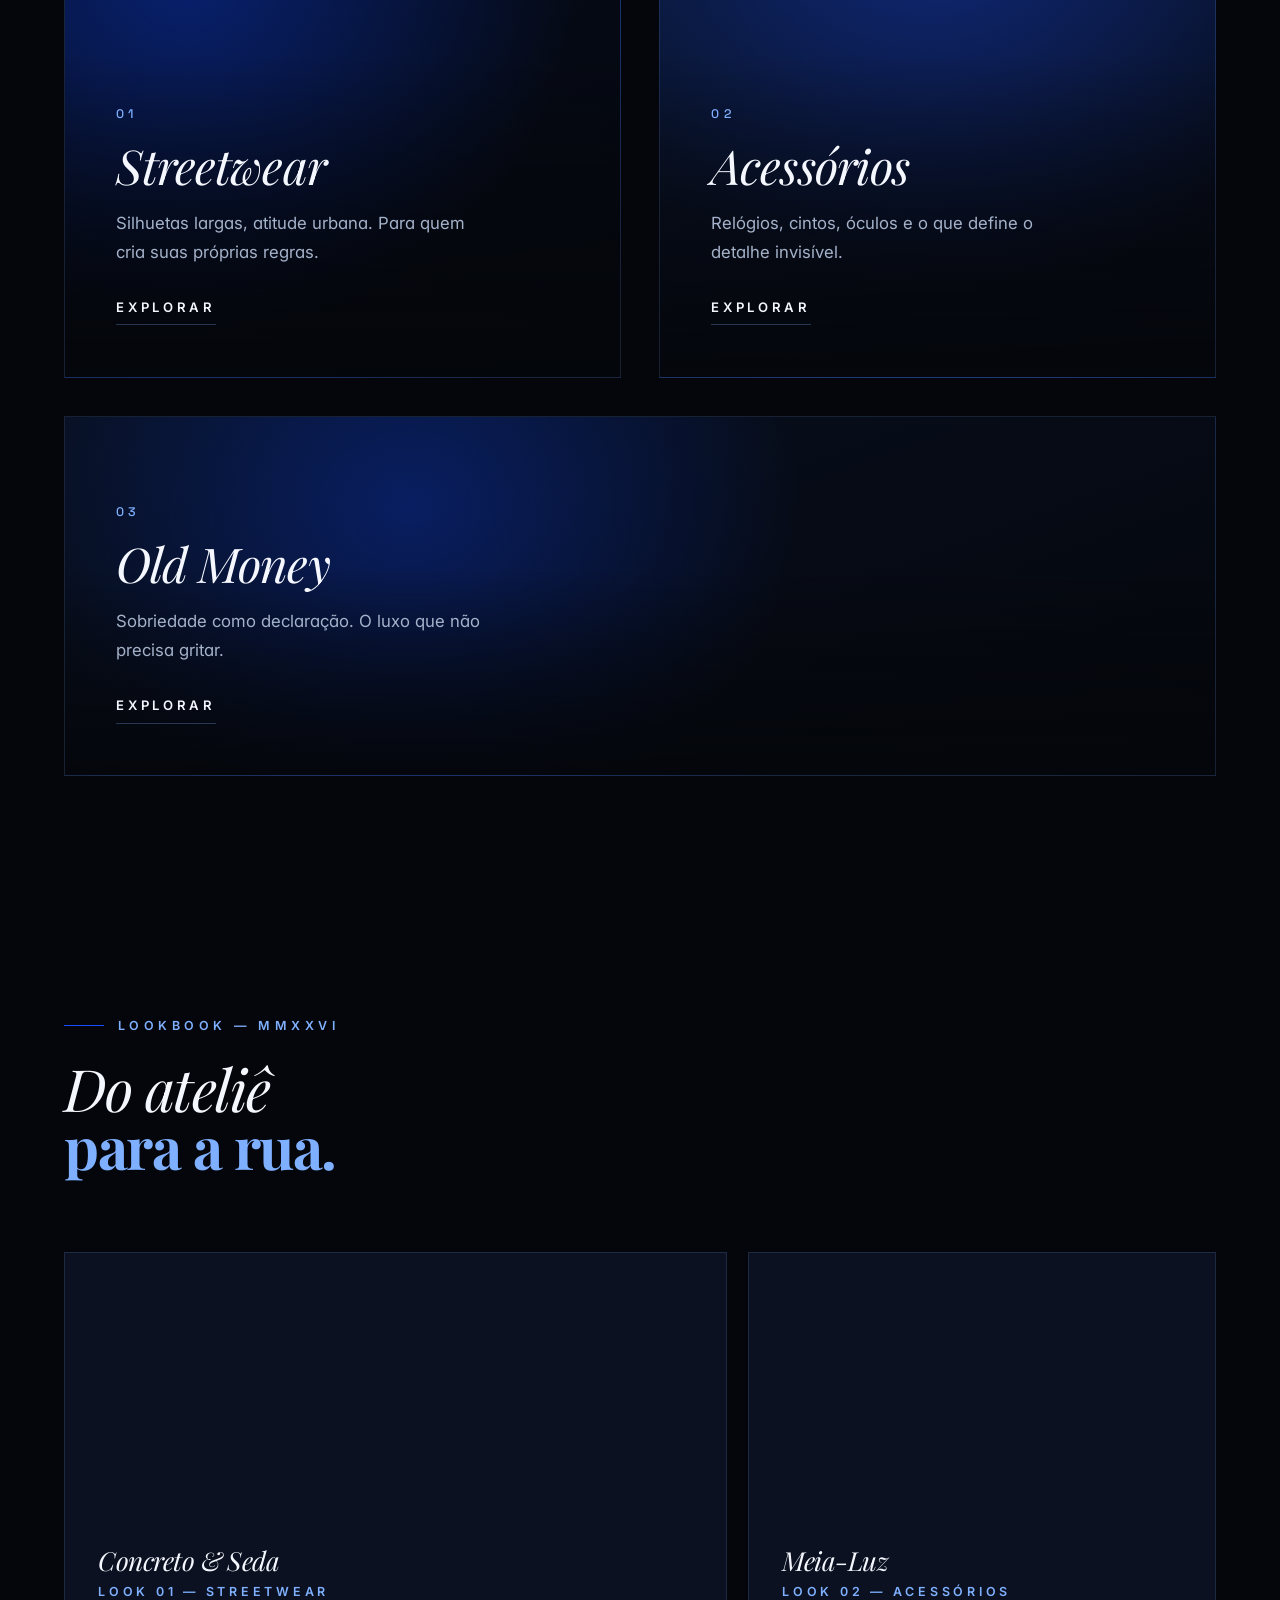
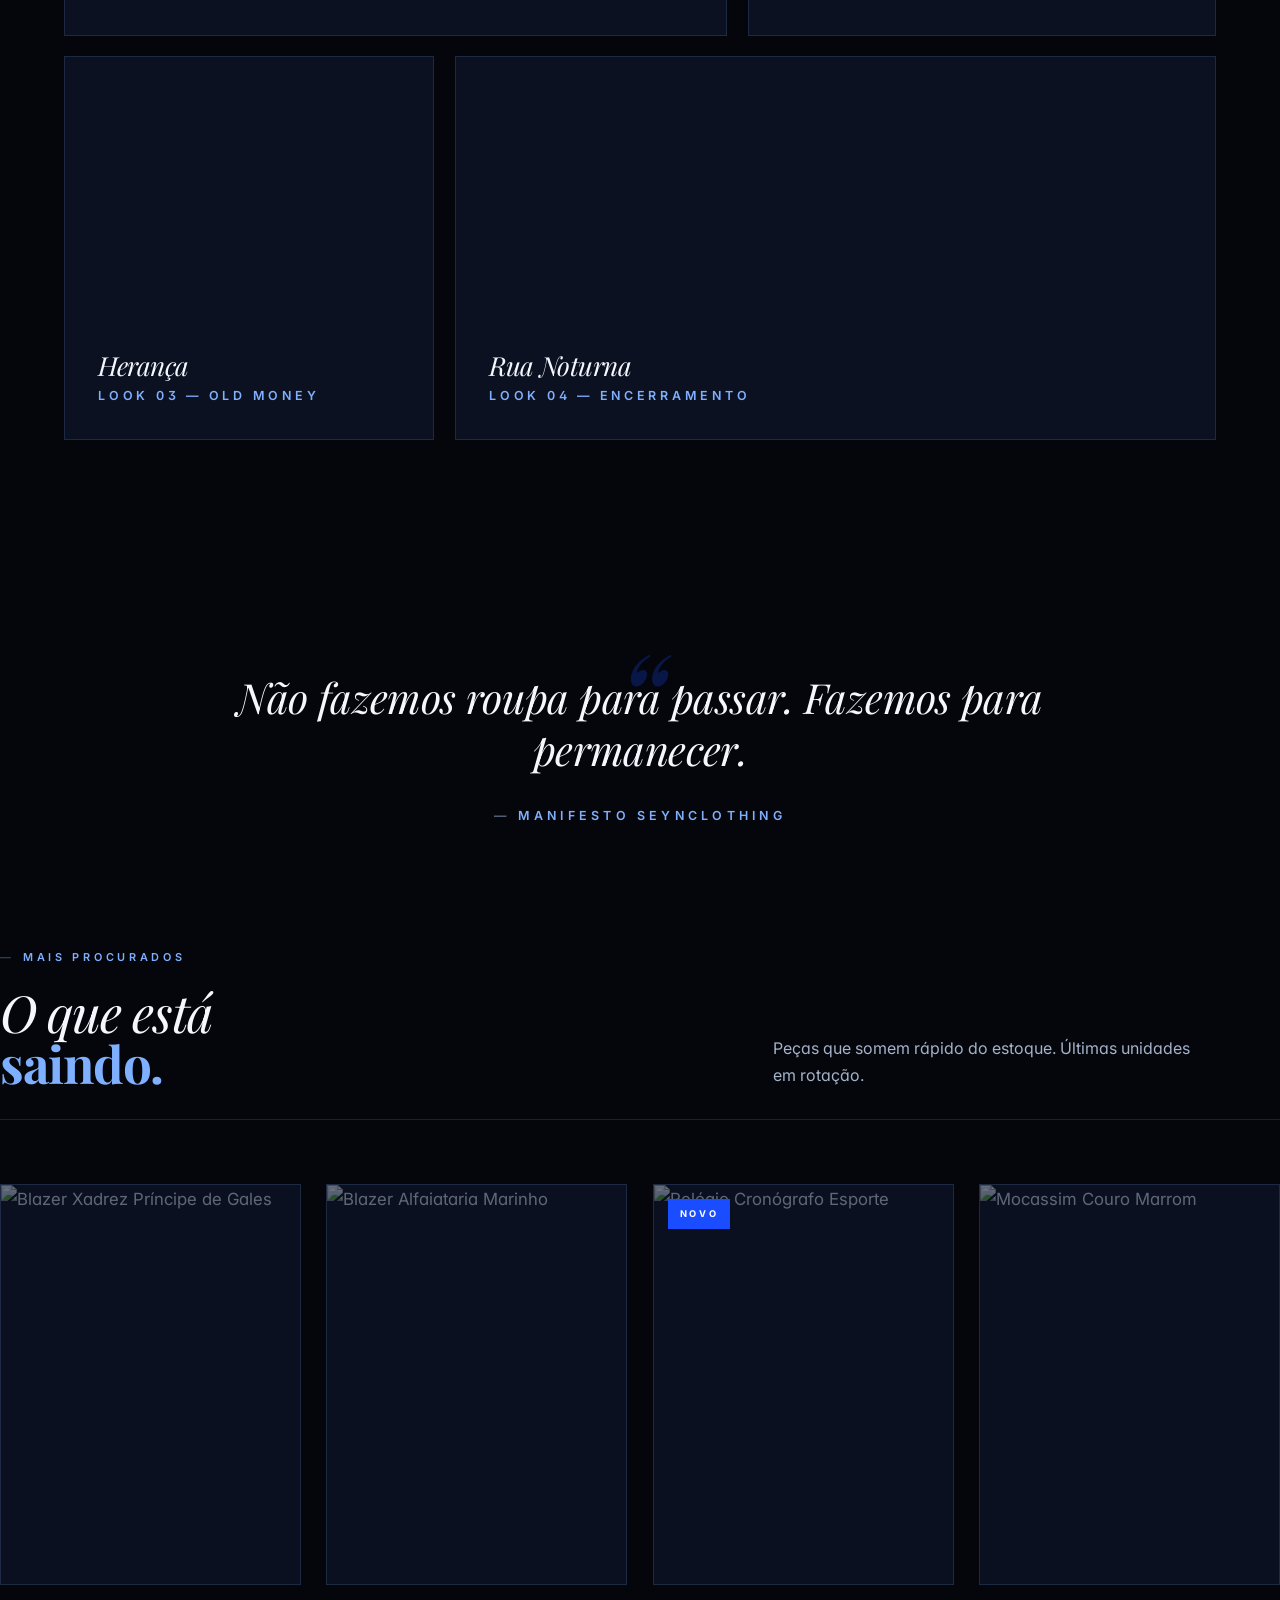
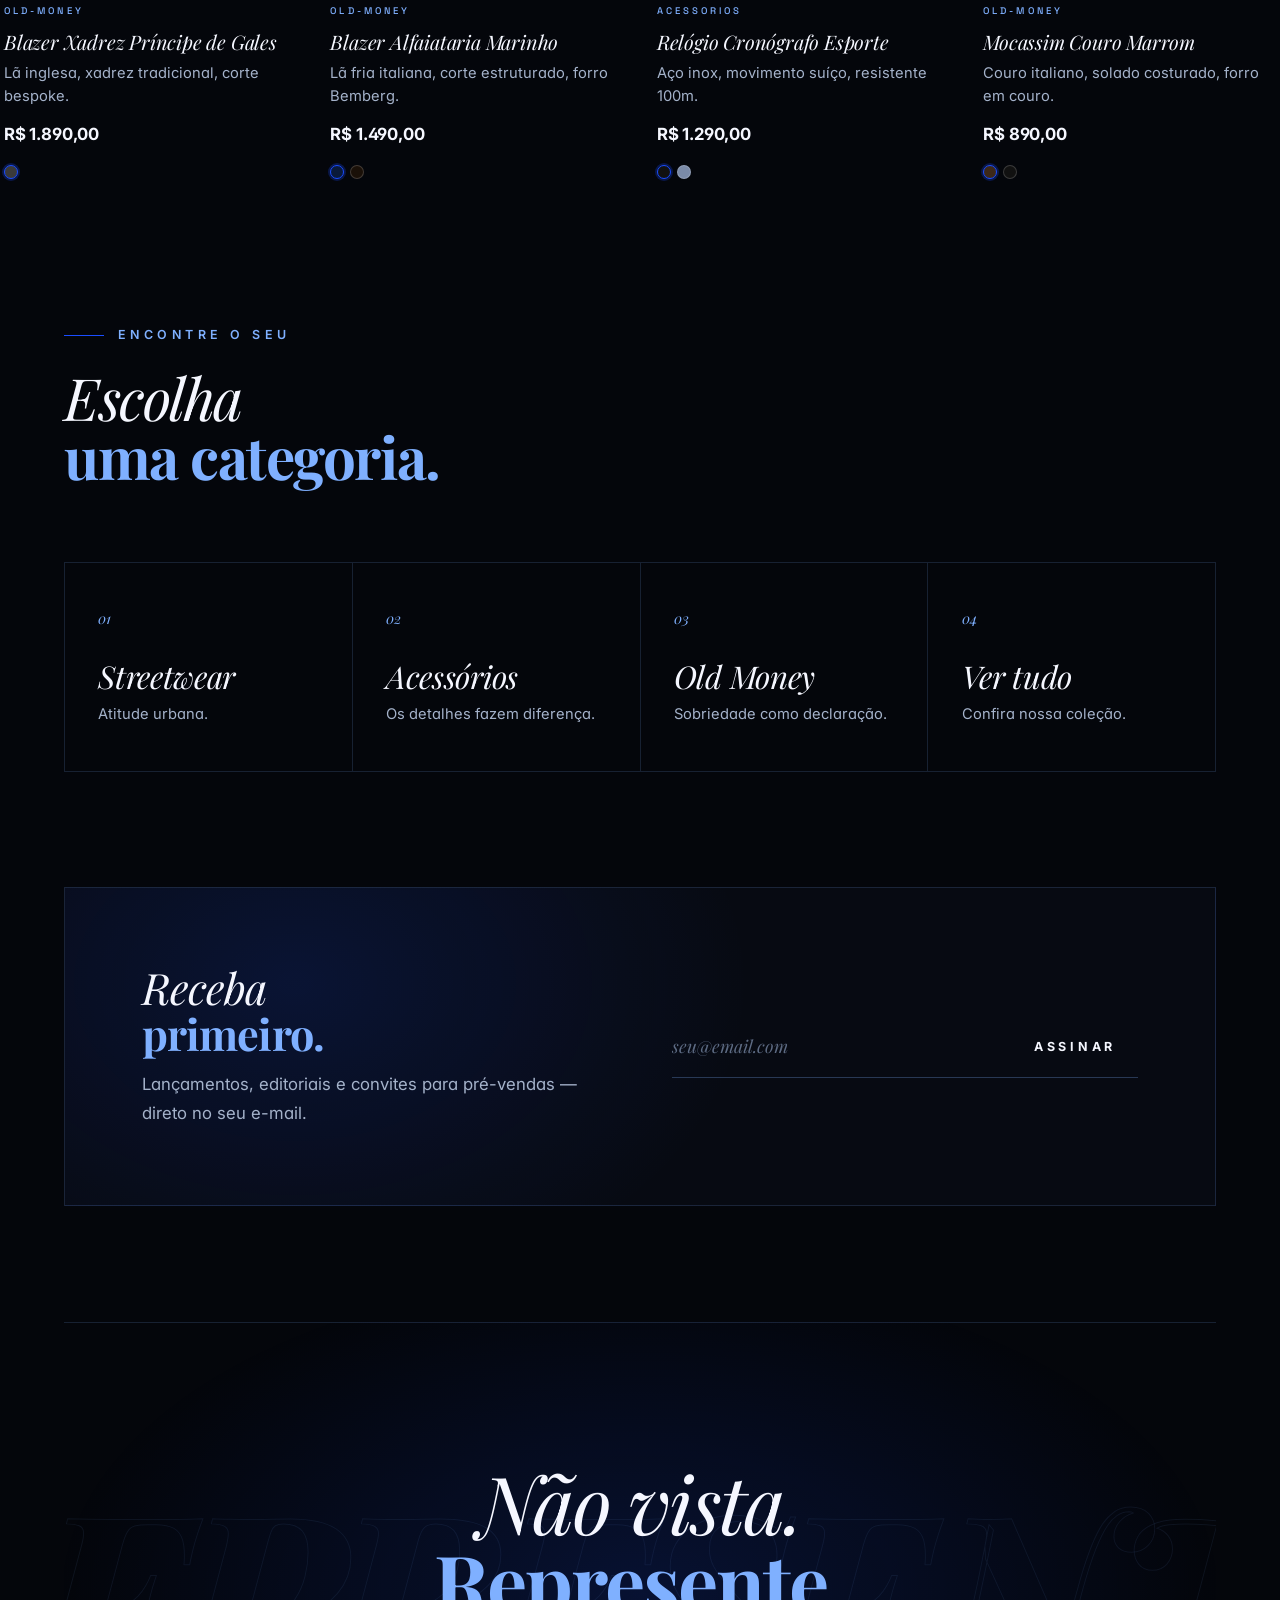
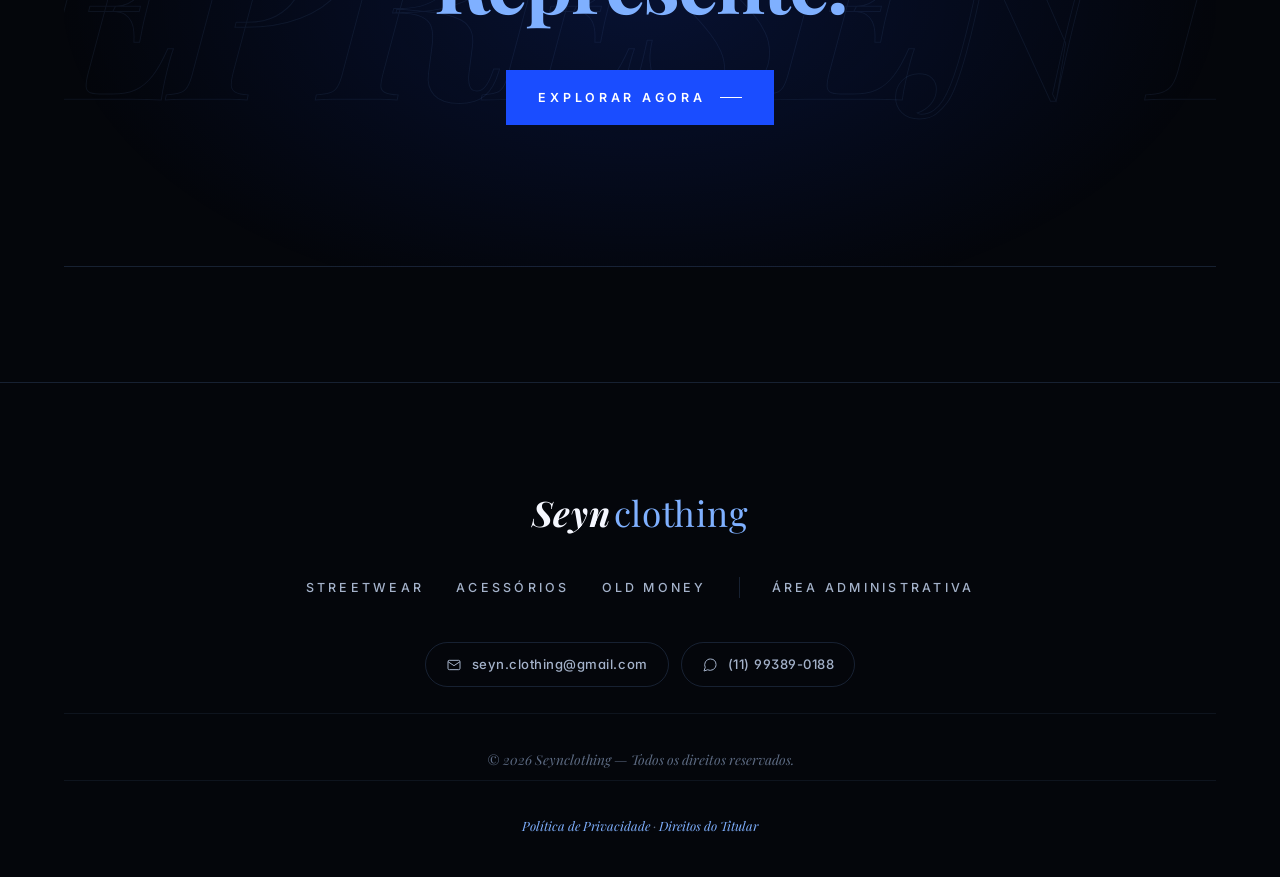
==== commit ff2d1c6d: "feat: adiciona cookie banner e links LGPD em todas as paginas" ====
--- a/index.html
+++ b/index.html
@@ -246,6 +246,10 @@
 </div>
 
 <p>© 2026 Seynclothing — Todos os direitos reservados.</p>
+<p class="footer-legal" style="margin-top:8px;font-size:0.8rem;">
+    <a href="privacidade.html" style="color:#7fb0ff;">Política de Privacidade</a> ·
+    <a href="direitos-titular.html" style="color:#7fb0ff;">Direitos do Titular</a>
+</p>
 </footer>
 
 <script src="https://www.gstatic.com/firebasejs/10.7.0/firebase-app-compat.js"></script>
@@ -257,5 +261,6 @@
 <script src="js/cart.js"></script>
 <script src="js/script.js"></script>
 <script src="js/whatsapp-float.js"></script>
+<script src="js/cookie-consent.js"></script>
 </body>
 </html>
--- a/css/style.css
+++ b/css/style.css
@@ -9402,4 +9402,257 @@
 
 /* ============================================
    FIM — FIX AVALIAÇÕES TEMA CLARO
-   ============================================ */+   ============================================ */
+
+   /* =========================================================
+   COOKIE BANNER — LGPD
+   ========================================================= */
+
+.cookie-banner-inner {
+    position: fixed;
+    bottom: 0;
+    left: 0;
+    right: 0;
+    background: #0a0f19;
+    border-top: 1px solid rgba(127,176,255,.2);
+    padding: 20px 32px;
+    z-index: 9999;
+    transform: translateY(100%);
+    opacity: 0;
+    transition: transform .4s ease, opacity .4s ease;
+    box-shadow: 0 -10px 40px rgba(0,0,0,.5);
+    display: flex;
+    align-items: center;
+    gap: 24px;
+    flex-wrap: wrap;
+    justify-content: space-between;
+}
+
+#cookieBanner.show .cookie-banner-inner {
+    transform: translateY(0);
+    opacity: 1;
+}
+
+.cookie-banner-text {
+    flex: 1;
+    min-width: 280px;
+}
+
+.cookie-banner-text strong {
+    display: block;
+    color: #fff;
+    font-size: 0.95rem;
+    margin-bottom: 6px;
+}
+
+.cookie-banner-text p {
+    color: #a4b2ca;
+    font-size: 0.82rem;
+    line-height: 1.6;
+    margin: 0;
+}
+
+.cookie-banner-text a {
+    color: #7fb0ff;
+    text-decoration: underline;
+}
+
+.cookie-banner-actions {
+    display: flex;
+    gap: 10px;
+    flex-wrap: wrap;
+}
+
+.cookie-btn {
+    padding: 10px 18px;
+    border-radius: 6px;
+    font-family: inherit;
+    font-size: 0.82rem;
+    font-weight: 600;
+    cursor: pointer;
+    transition: all .2s;
+    border: 1px solid transparent;
+    white-space: nowrap;
+}
+
+.cookie-btn-accept {
+    background: #2563eb;
+    color: #fff;
+}
+
+.cookie-btn-accept:hover {
+    background: #1d4ed8;
+}
+
+.cookie-btn-reject {
+    background: transparent;
+    color: #a4b2ca;
+    border-color: rgba(127,176,255,.25);
+}
+
+.cookie-btn-reject:hover {
+    color: #fff;
+    border-color: #7fb0ff;
+}
+
+.cookie-btn-custom {
+    background: transparent;
+    color: #7fb0ff;
+    border-color: rgba(127,176,255,.35);
+}
+
+.cookie-btn-custom:hover {
+    background: rgba(127,176,255,.08);
+}
+
+/* Modal de personalização */
+#cookieModal {
+    position: fixed;
+    inset: 0;
+    z-index: 10000;
+    display: none;
+}
+
+#cookieModal.show {
+    display: block;
+}
+
+.cookie-modal-backdrop {
+    position: absolute;
+    inset: 0;
+    background: rgba(0,0,0,.7);
+    backdrop-filter: blur(4px);
+}
+
+.cookie-modal-box {
+    position: absolute;
+    top: 50%;
+    left: 50%;
+    transform: translate(-50%, -50%);
+    background: #0a0f19;
+    border: 1px solid rgba(127,176,255,.2);
+    border-radius: 12px;
+    padding: 32px;
+    width: 90%;
+    max-width: 540px;
+    box-shadow: 0 20px 60px rgba(0,0,0,.6);
+    animation: modalIn .3s ease;
+}
+
+@keyframes modalIn {
+    from { opacity: 0; transform: translate(-50%, -48%); }
+    to   { opacity: 1; transform: translate(-50%, -50%); }
+}
+
+.cookie-modal-box h3 {
+    font-family: 'Playfair Display', serif;
+    font-size: 1.5rem;
+    color: #fff;
+    margin: 0 0 8px;
+}
+
+.cookie-modal-box > p {
+    color: #a4b2ca;
+    font-size: 0.85rem;
+    margin: 0 0 24px;
+}
+
+.cookie-cat {
+    display: flex;
+    align-items: center;
+    justify-content: space-between;
+    gap: 16px;
+    padding: 16px 0;
+    border-bottom: 1px solid rgba(127,176,255,.1);
+}
+
+.cookie-cat-info strong {
+    display: block;
+    color: #fff;
+    font-size: 0.9rem;
+    margin-bottom: 4px;
+}
+
+.cookie-cat-info small {
+    color: #6b7685;
+    font-size: 0.78rem;
+    line-height: 1.5;
+}
+
+.cookie-cat-status {
+    color: #4ade80;
+    font-size: 0.78rem;
+    font-weight: 600;
+    white-space: nowrap;
+}
+
+.cookie-switch {
+    position: relative;
+    display: inline-block;
+    width: 44px;
+    height: 24px;
+    flex-shrink: 0;
+}
+
+.cookie-switch input {
+    opacity: 0;
+    width: 0;
+    height: 0;
+}
+
+.cookie-slider {
+    position: absolute;
+    cursor: pointer;
+    inset: 0;
+    background: #334155;
+    border-radius: 24px;
+    transition: .3s;
+}
+
+.cookie-slider:before {
+    content: "";
+    position: absolute;
+    height: 18px;
+    width: 18px;
+    left: 3px;
+    bottom: 3px;
+    background: #fff;
+    border-radius: 50%;
+    transition: .3s;
+}
+
+.cookie-switch input:checked + .cookie-slider {
+    background: #2563eb;
+}
+
+.cookie-switch input:checked + .cookie-slider:before {
+    transform: translateX(20px);
+}
+
+.cookie-modal-actions {
+    display: flex;
+    gap: 10px;
+    justify-content: flex-end;
+    margin-top: 24px;
+    flex-wrap: wrap;
+}
+
+@media (max-width: 640px) {
+    .cookie-banner-inner {
+        padding: 16px 20px;
+        flex-direction: column;
+        align-items: stretch;
+    }
+    .cookie-banner-actions {
+        width: 100%;
+    }
+    .cookie-btn {
+        flex: 1;
+        text-align: center;
+        padding: 12px 10px;
+        font-size: 0.78rem;
+    }
+    .cookie-modal-box {
+        padding: 24px 20px;
+    }
+}
